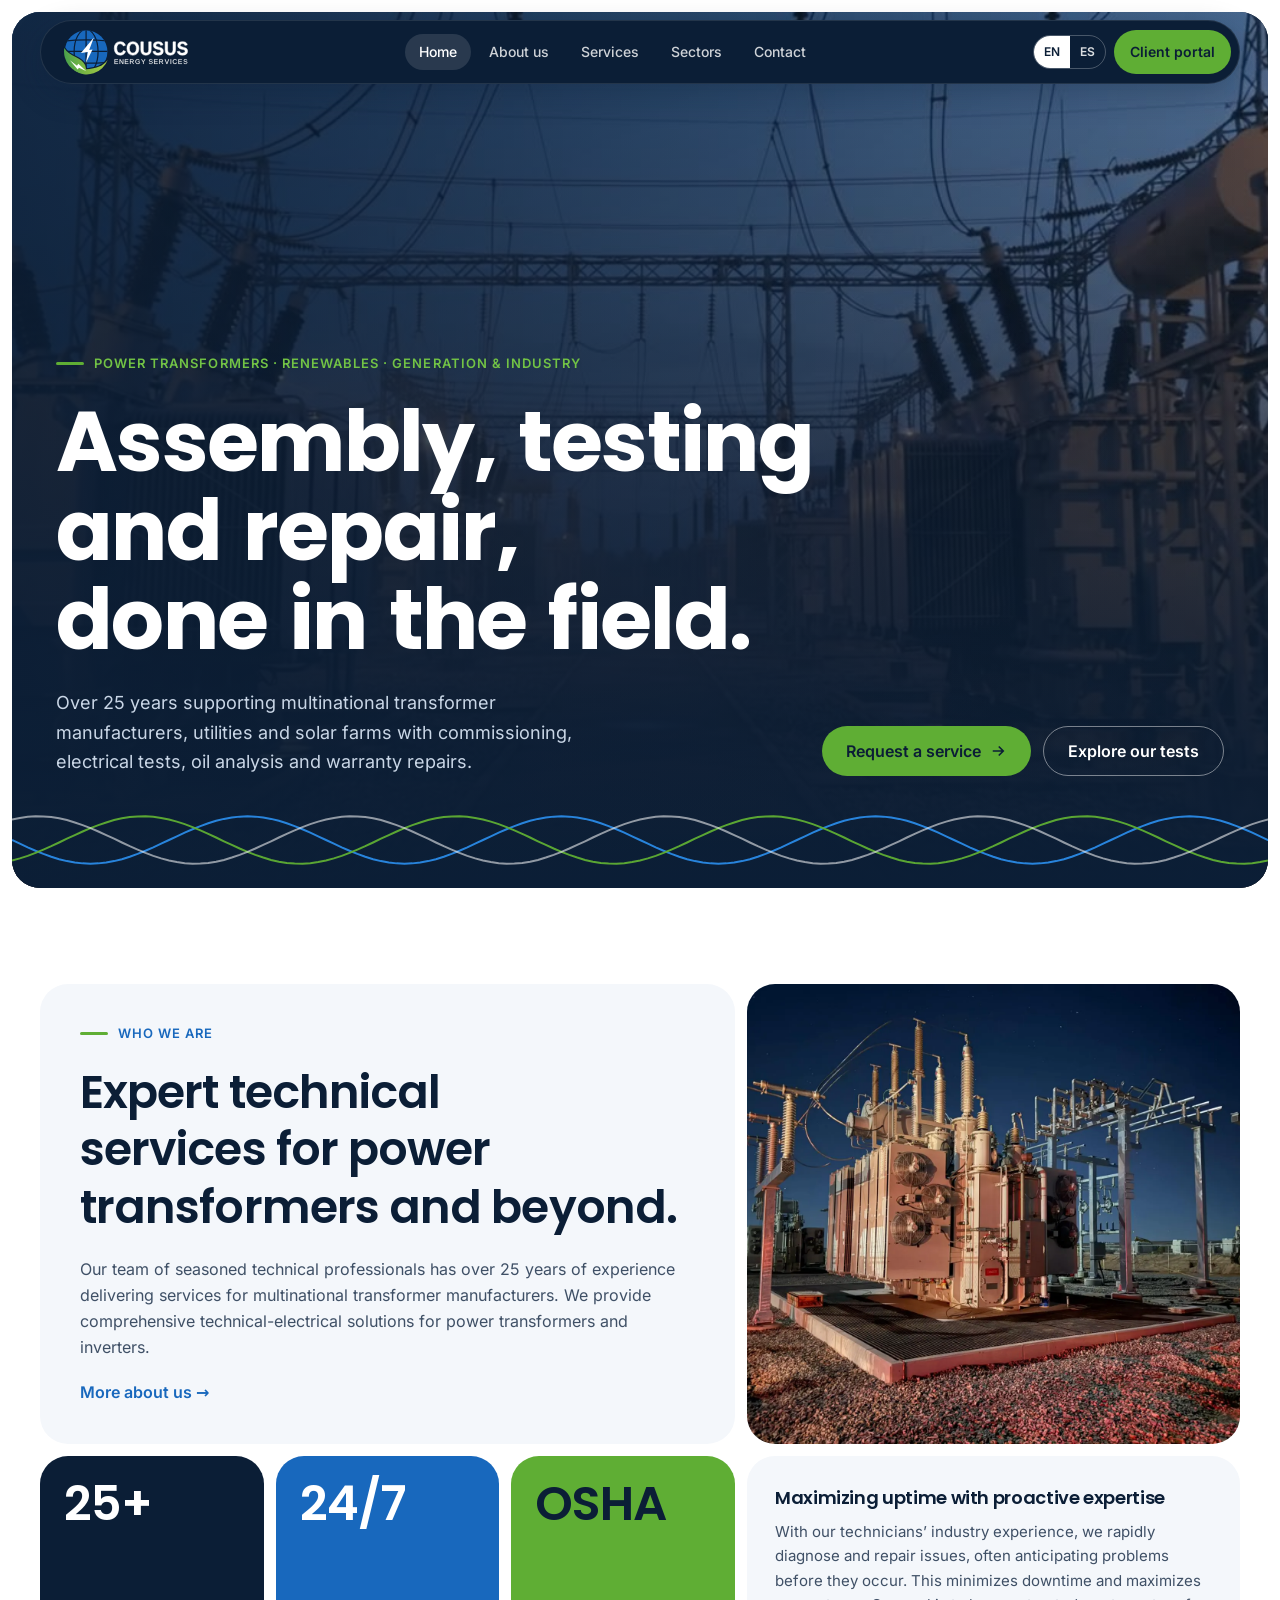
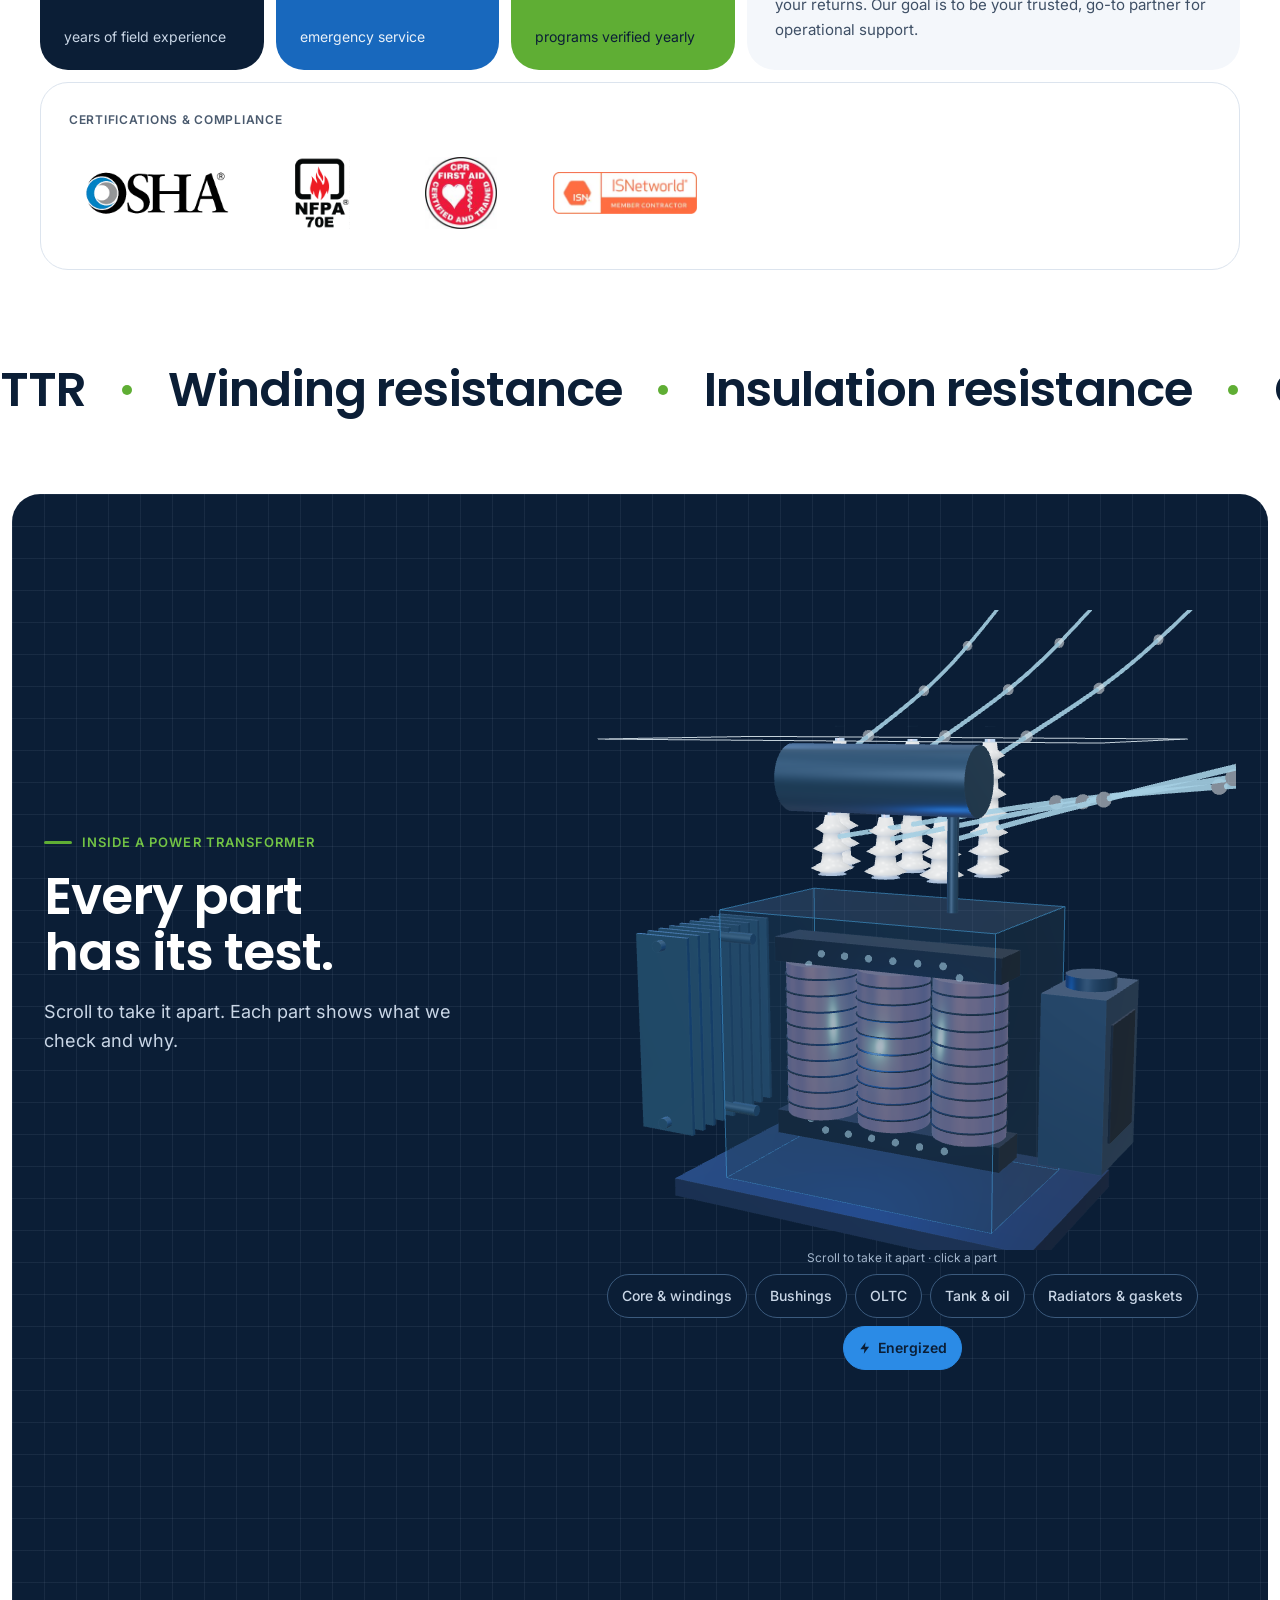
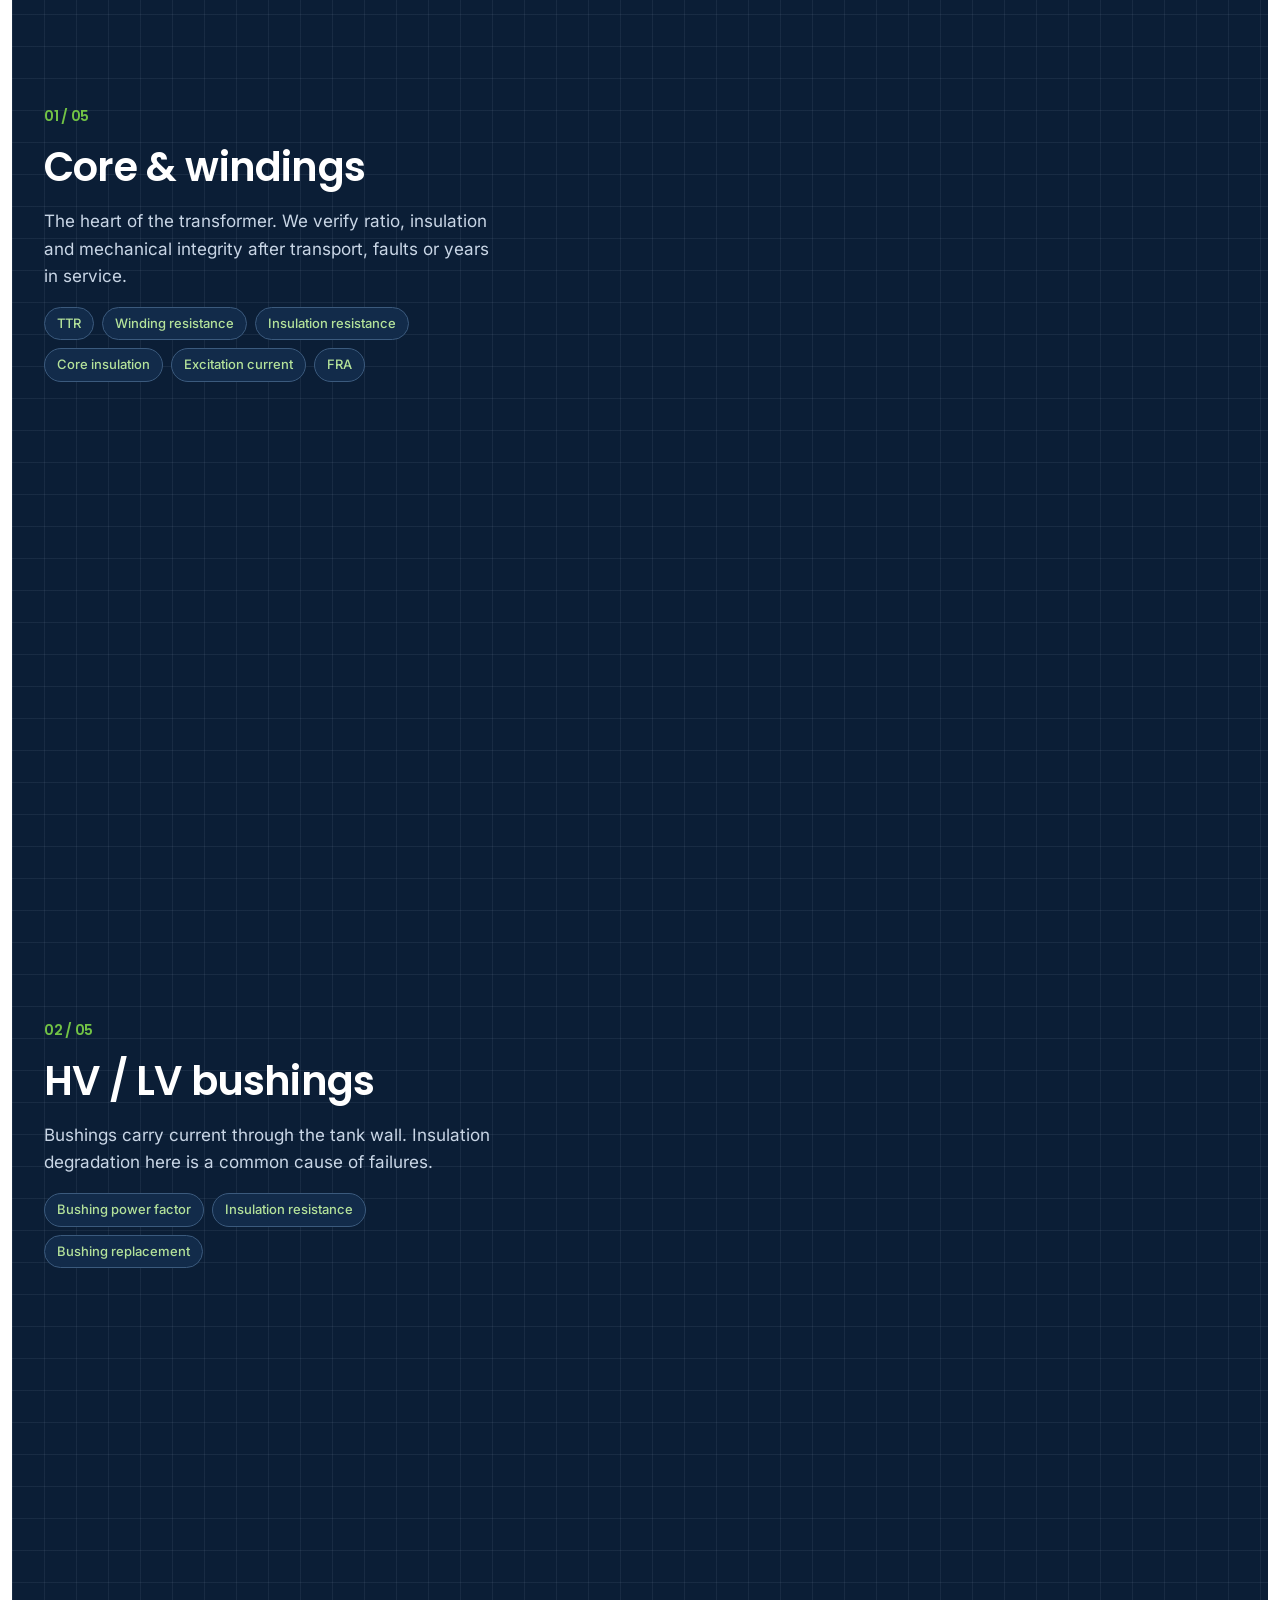
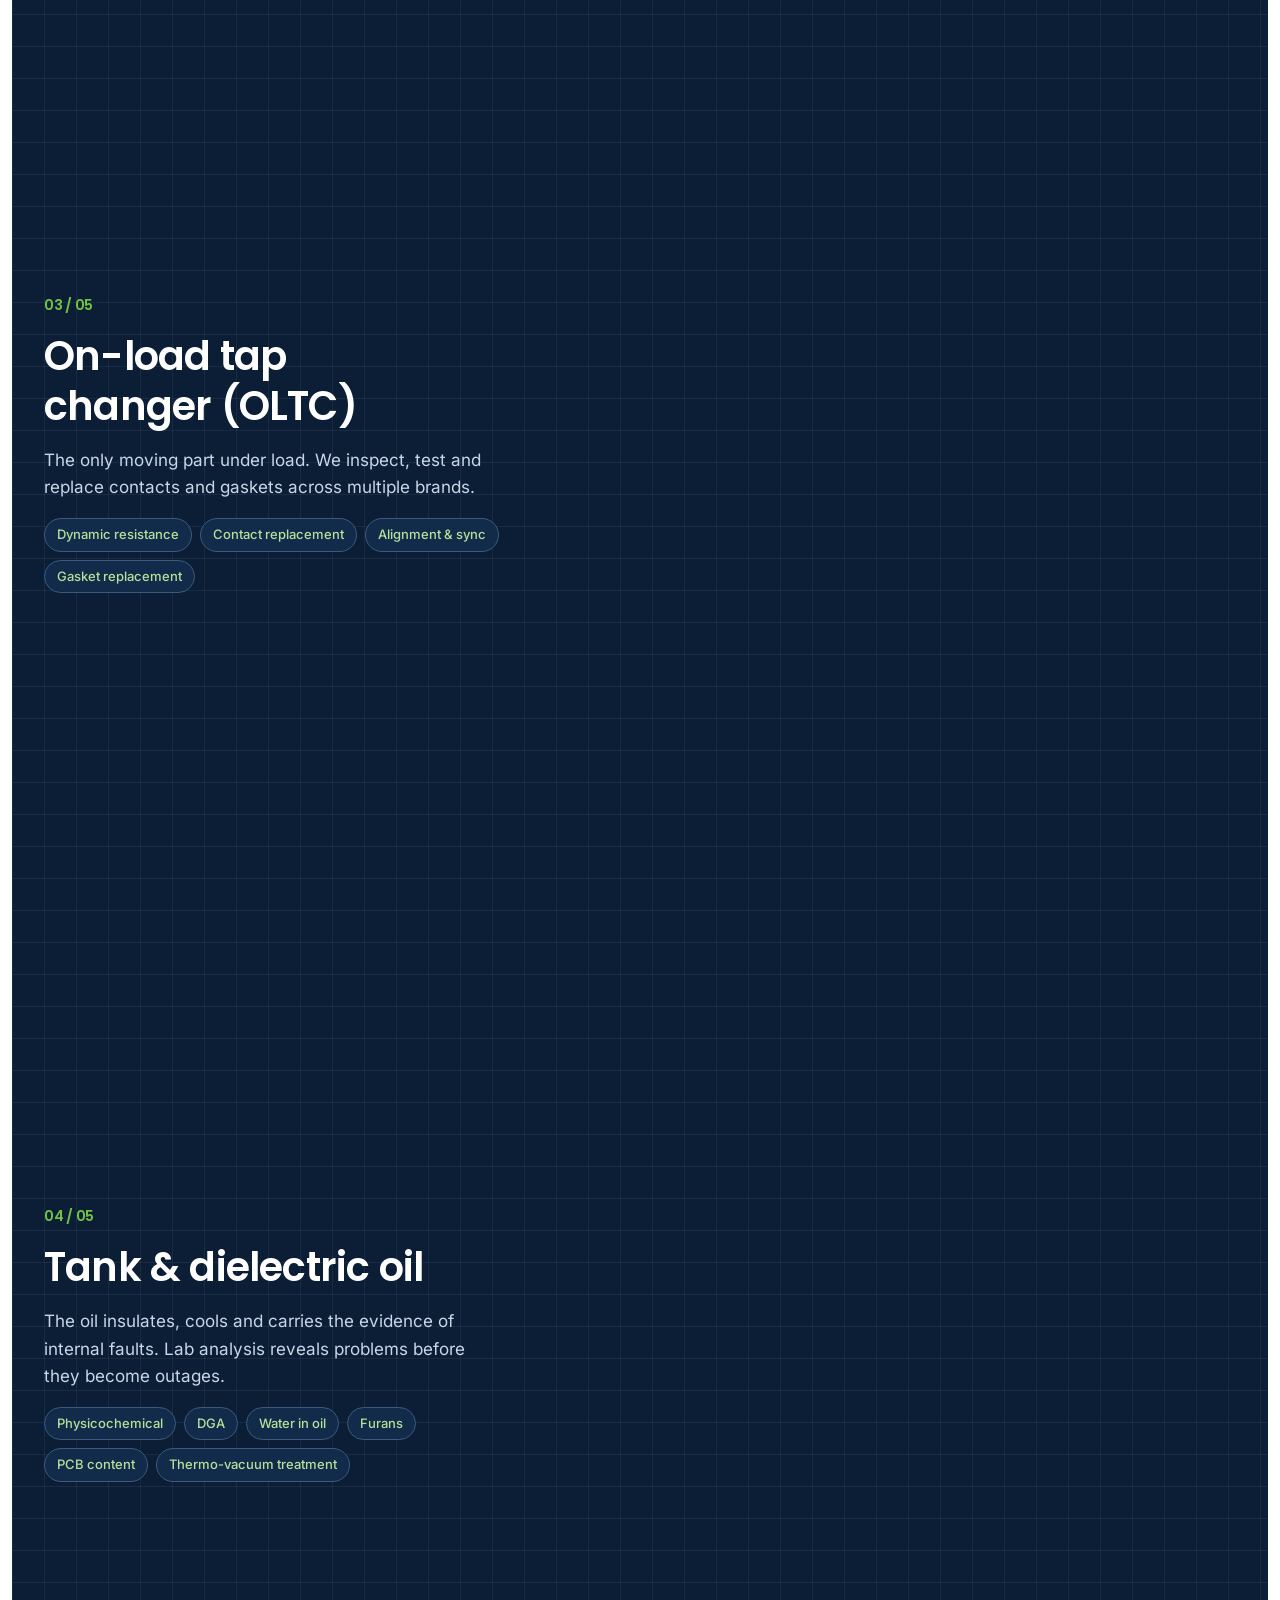
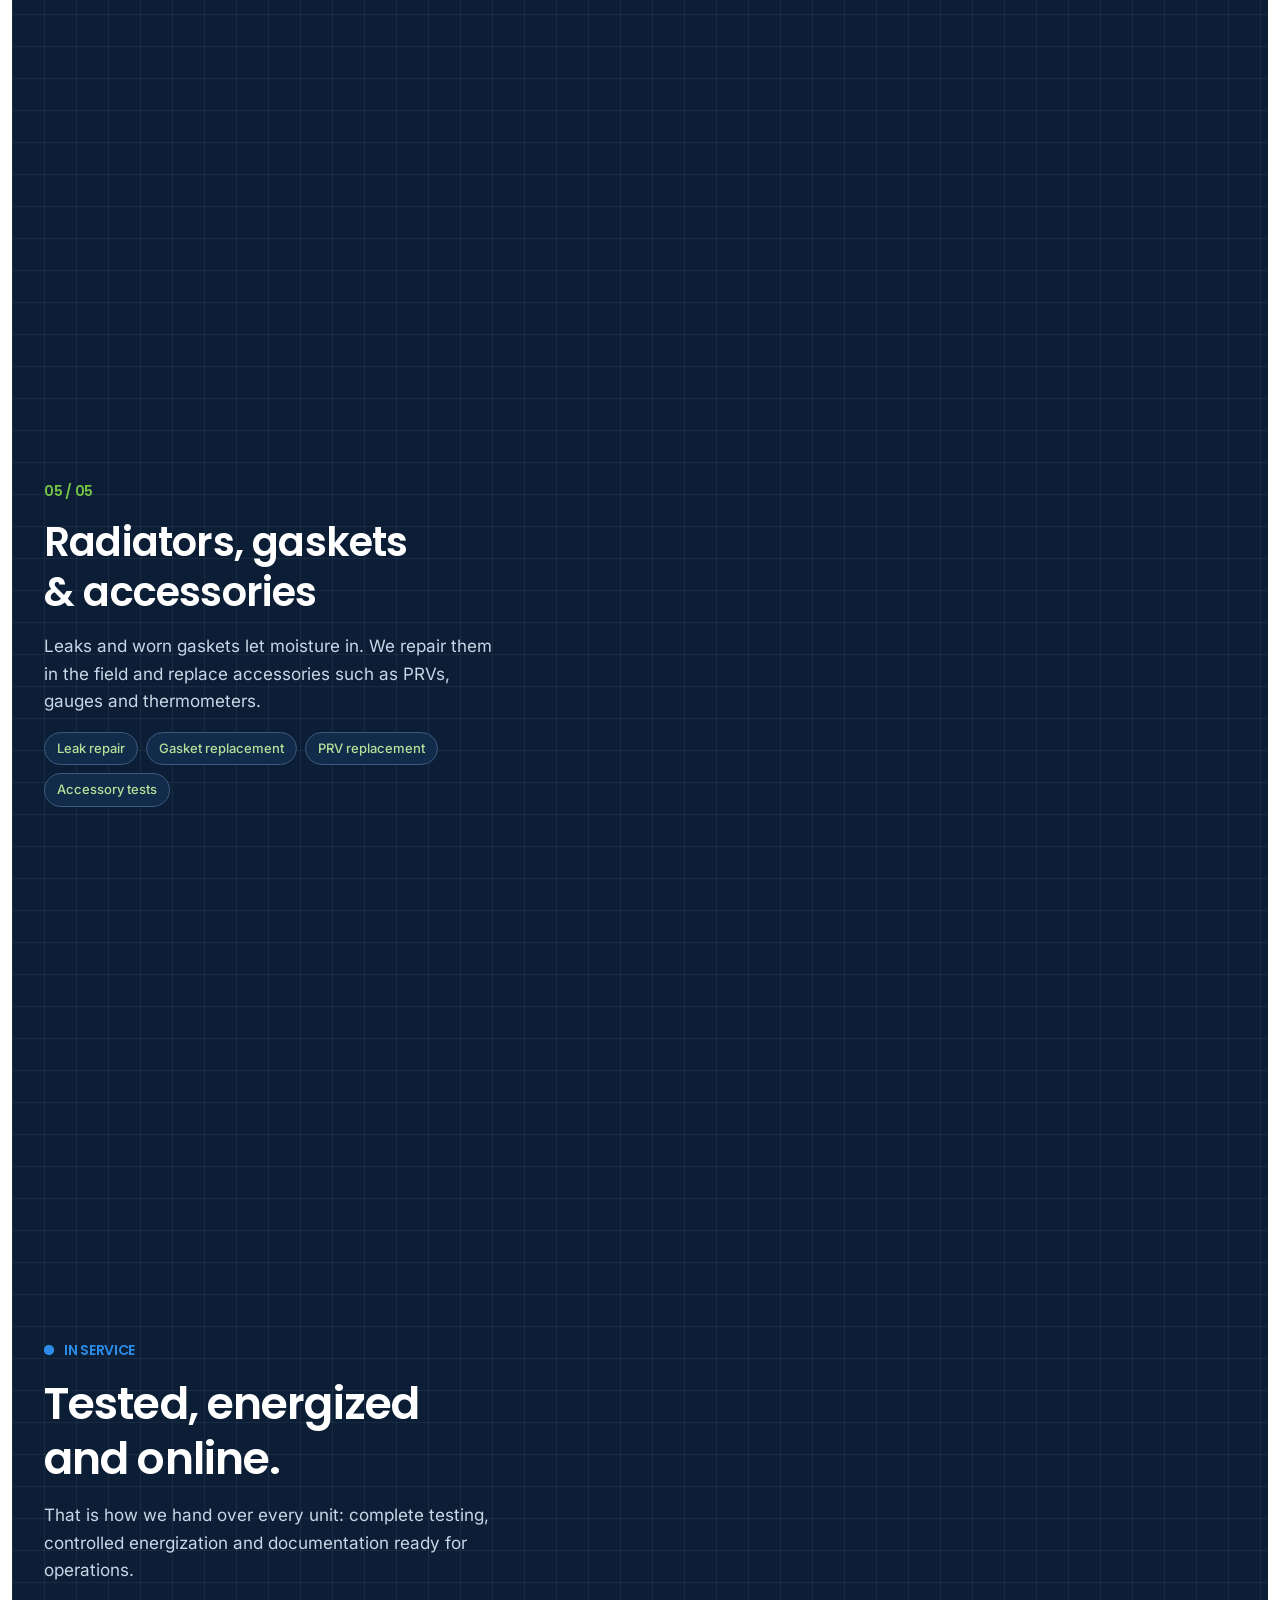
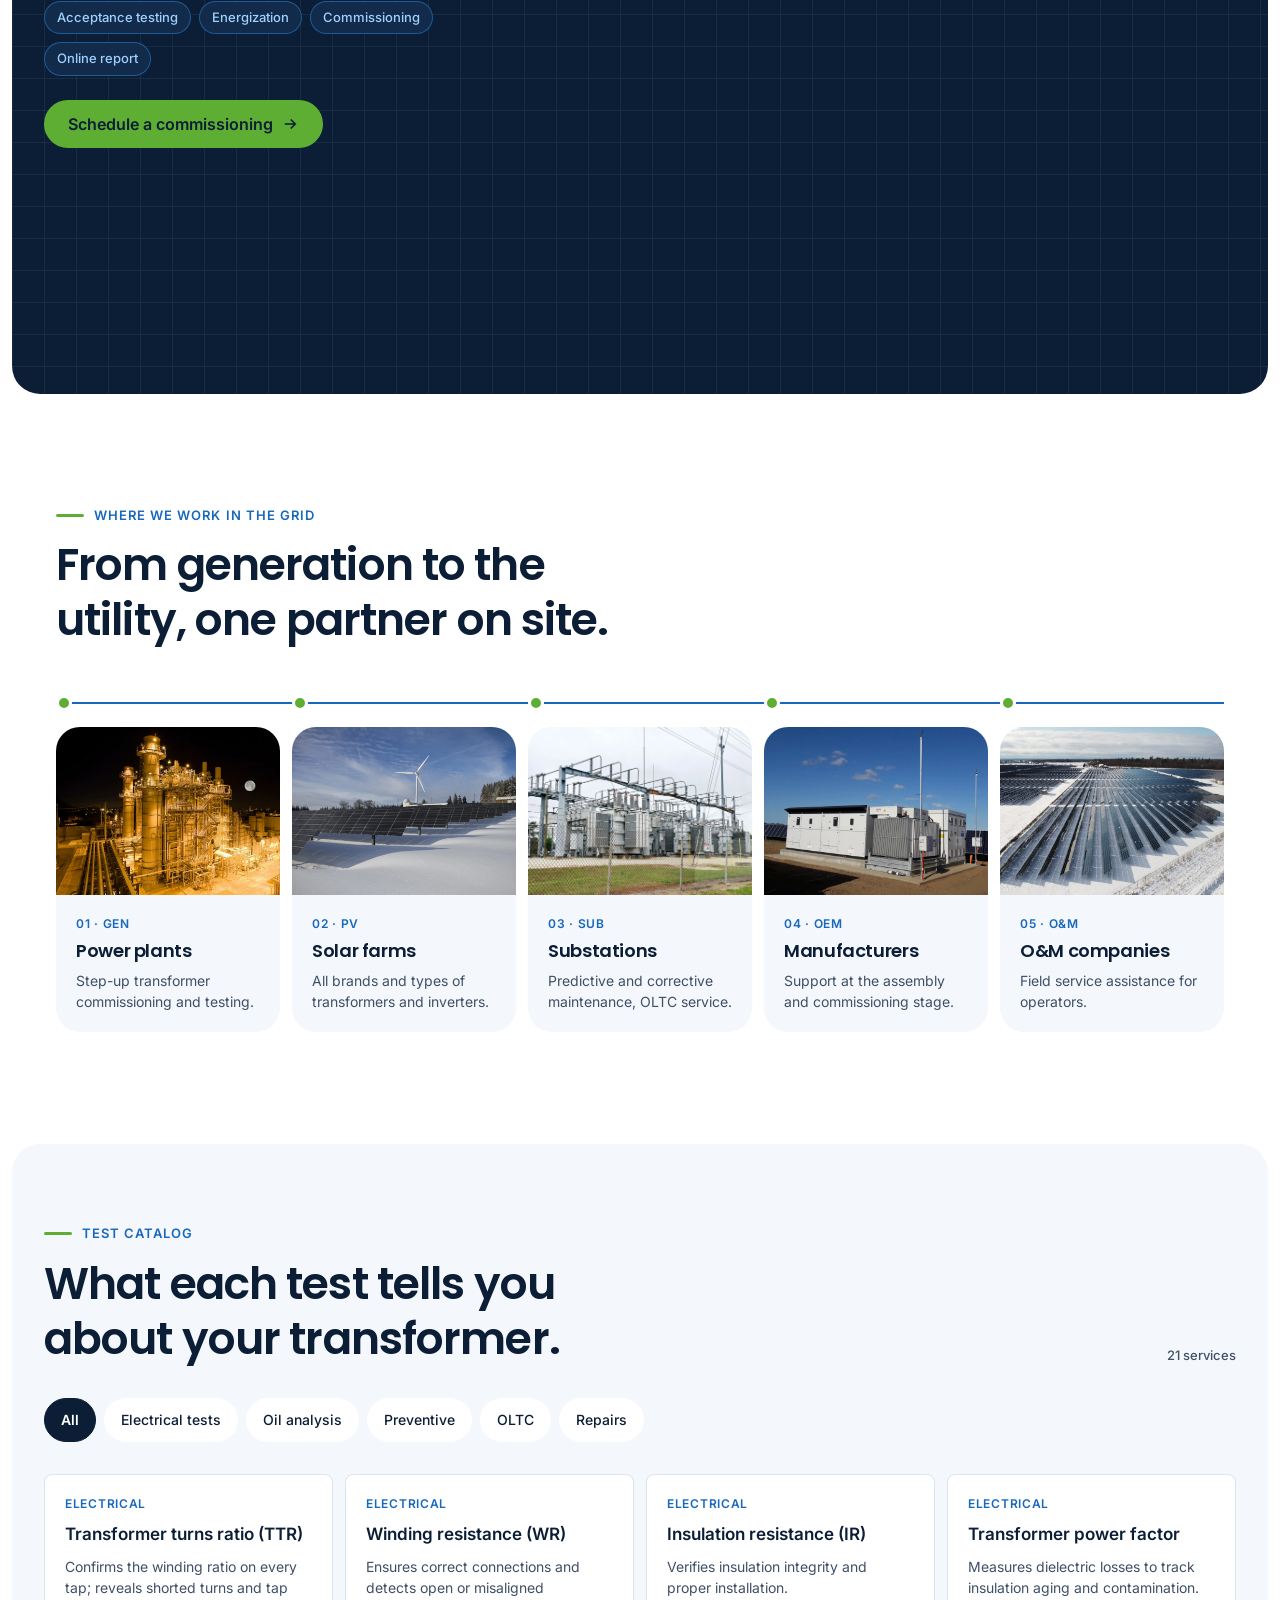
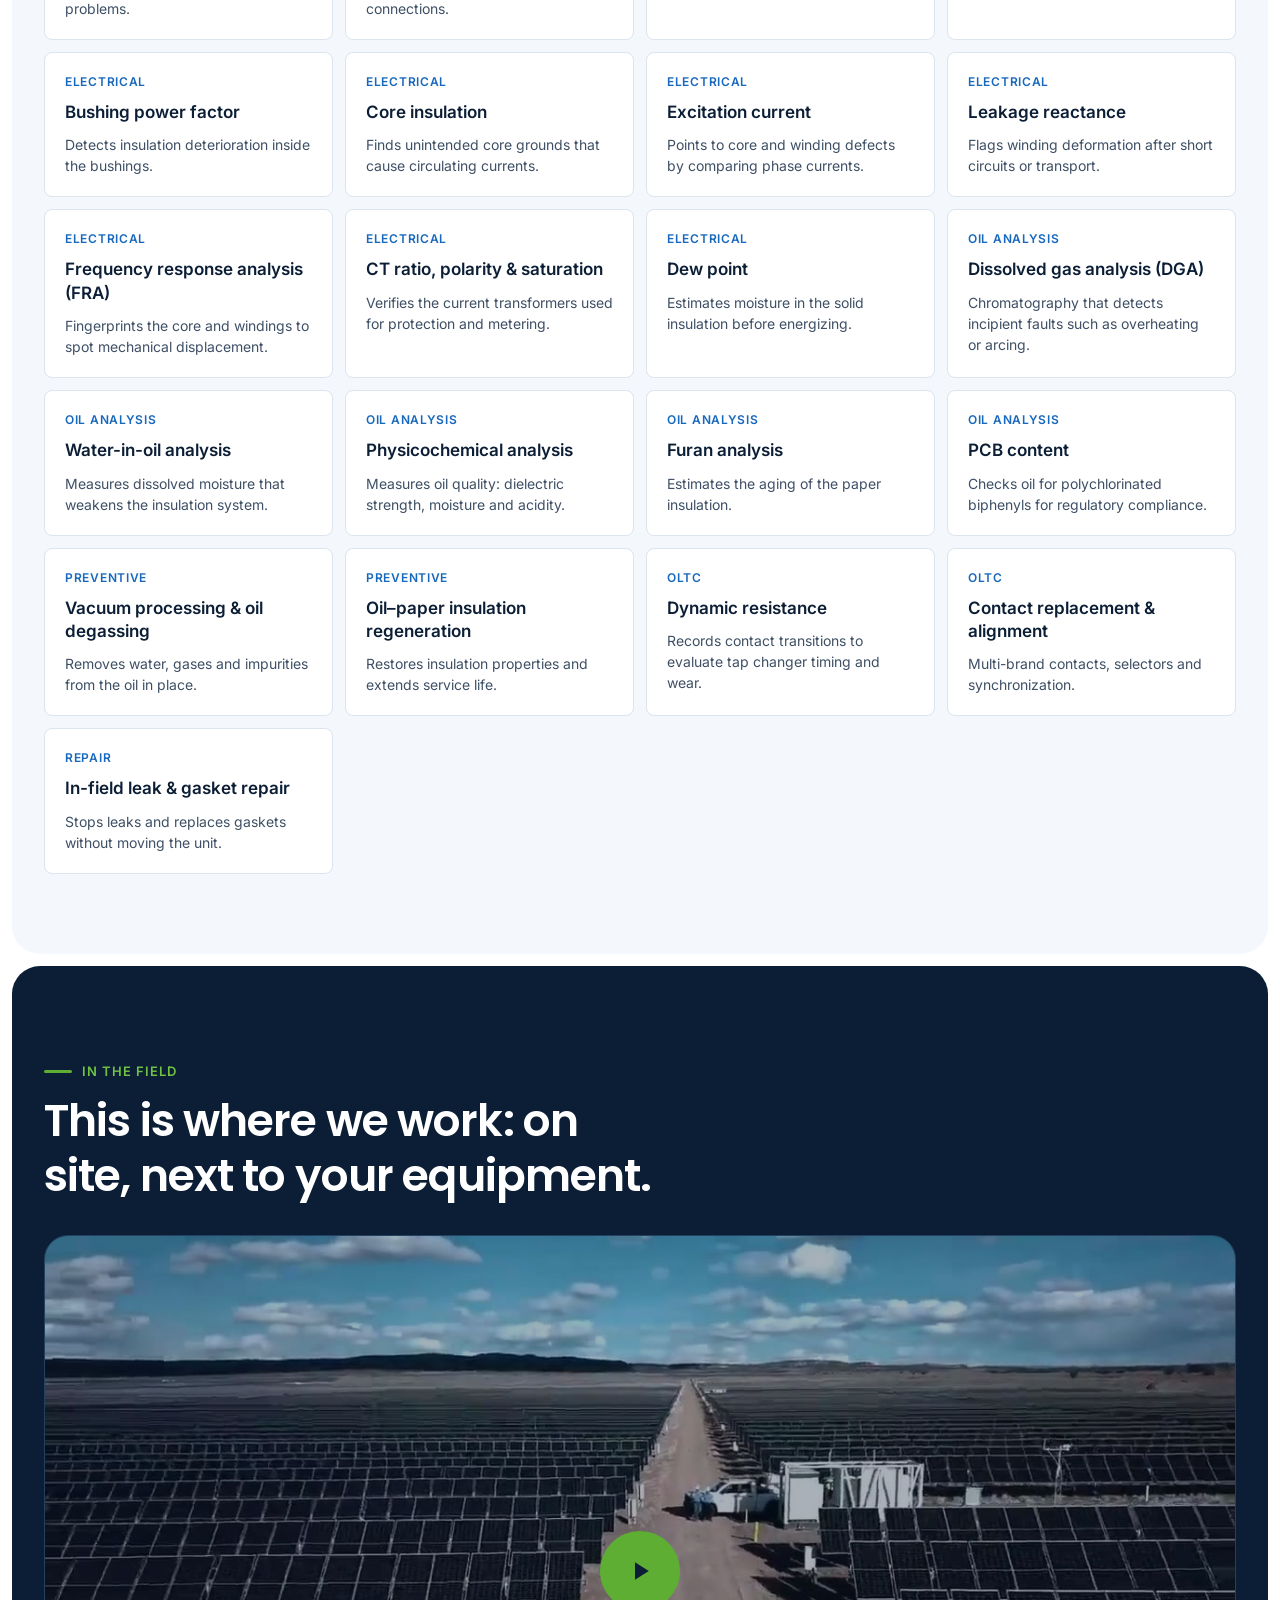
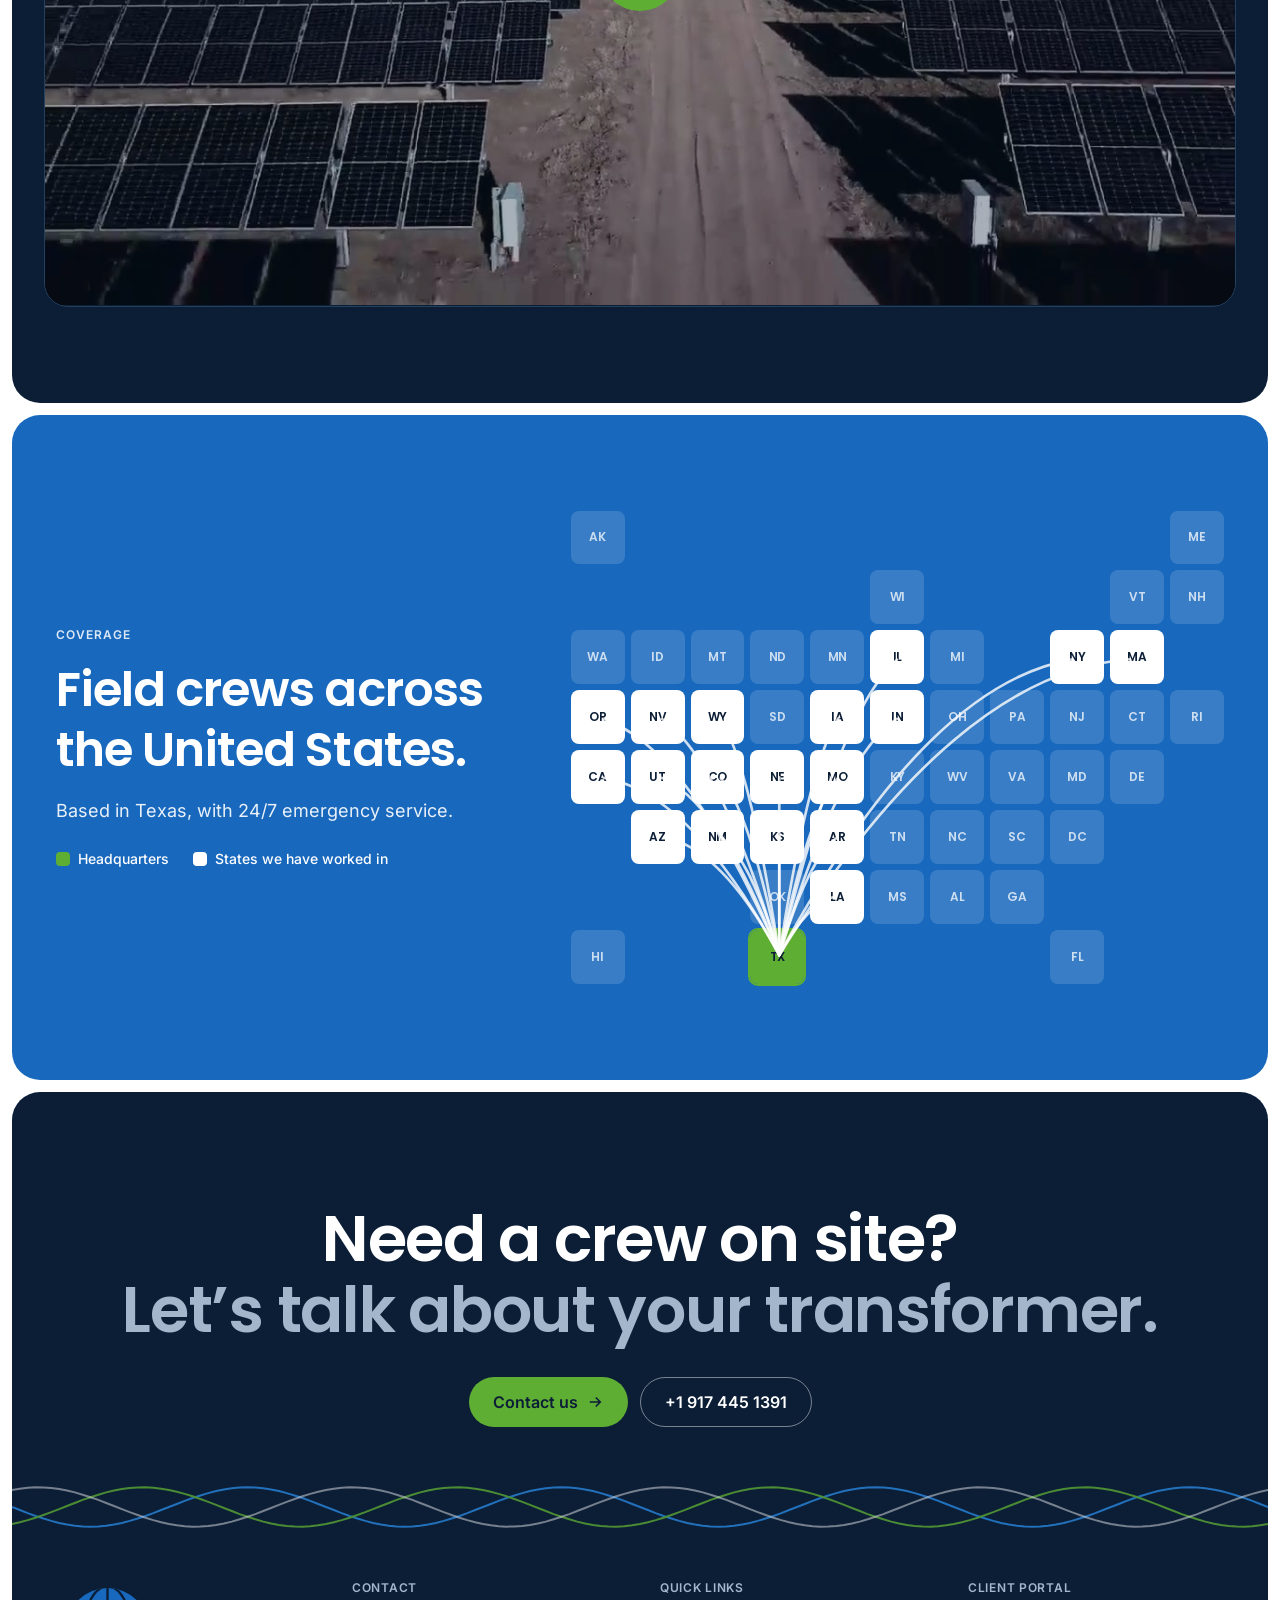
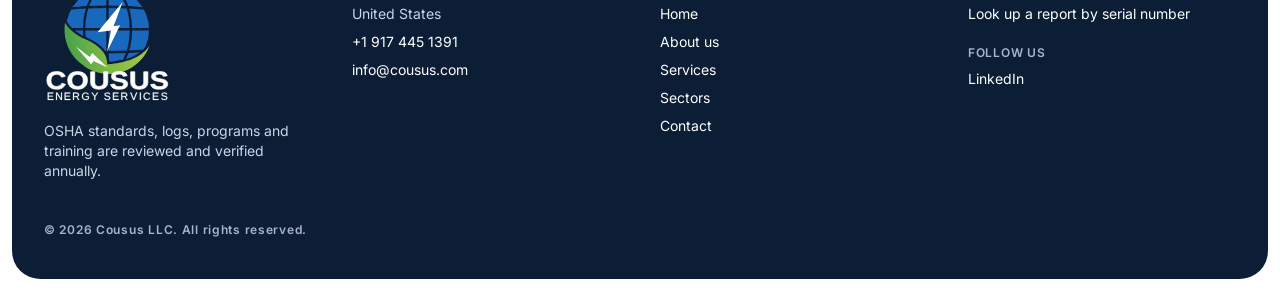
==== index.html @ db5f5990 "Vista previa del sitio de Cousus Energy Services Sitio compilado (sin código fuente) para revisión i" ====
<!DOCTYPE html><html lang="en"><head><meta charset="utf-8"><meta name="viewport" content="width=device-width, initial-scale=1"><title>Cousus Energy Services — Transformer &amp; Inverter Field Services</title><meta name="description" content="Assembly, commissioning, electrical tests, oil analysis and warranty repairs for power transformers and solar inverters across the United States."><link rel="icon" type="image/svg+xml" href="/favicon.svg"><link rel="icon" type="image/png" sizes="64x64" href="/brand/favicon-64.png"><link rel="apple-touch-icon" href="/brand/cousus-avatar.png"><link rel="alternate" hreflang="en" href="https://cousus.com/"><link rel="alternate" hreflang="es" href="https://cousus.com/es/"><meta property="og:title" content="Cousus Energy Services — Transformer &amp; Inverter Field Services"><meta property="og:description" content="Assembly, commissioning, electrical tests, oil analysis and warranty repairs for power transformers and solar inverters across the United States."><meta property="og:image" content="https://cousus.com/video/hero-poster.jpg"><meta name="theme-color" content="#0B1E36"><meta name="robots" content="noindex, nofollow"><!-- Marca que hay JavaScript: sin él, nada queda oculto a la espera de animarse --><script>document.documentElement.classList.add('js');</script><link rel="stylesheet" href="/_astro/images.BcEOJWFF.css"><style>.word-mask[data-astro-cid-glgfkru5]{vertical-align:top;margin-bottom:-.12em;margin-right:.26em;padding-bottom:.12em;display:inline-block;overflow:hidden}.word[data-astro-cid-glgfkru5]{animation:word .9s var(--ease-out) both;animation-delay:calc(var(--w) * 70ms);display:inline-block}.hero-in[data-astro-cid-glgfkru5]{animation:rise .7s var(--ease-out) both;animation-delay:calc(.24s + var(--i) * 80ms)}@keyframes word{0%{transform:translateY(105%)}}@keyframes rise{0%{opacity:0;transform:translateY(12px)}}@supports (animation-timeline:scroll()){@media (prefers-reduced-motion:no-preference){.hero-shell[data-astro-cid-glgfkru5]{transform-origin:50% 0;animation:linear both shell-out scroll(root);animation-range:0 100vh}.hero-content[data-astro-cid-glgfkru5]{animation:linear both content-out scroll(root);animation-range:0 70vh}.hero-veil[data-astro-cid-glgfkru5]{animation:linear both veil-in scroll(root);animation-range:0 90vh}}}@keyframes shell-out{to{transform:scale(.93)}}@keyframes content-out{to{opacity:0;transform:translateY(-72px)}}@keyframes veil-in{to{opacity:.6}}@media (prefers-reduced-motion:reduce){.word[data-astro-cid-glgfkru5]{animation:none}.hero-in[data-astro-cid-glgfkru5]{animation:.3s both fade}@keyframes fade{0%{opacity:0}}}.chapter[data-astro-cid-2zirzdm5]{transition:opacity .3s}@media (width>=1024px){[data-astro-cid-2zirzdm5][data-ready] .chapter[data-astro-cid-2zirzdm5]:not([data-active]){opacity:.35}}.js [data-astro-cid-vgm43v6b][data-reveal=map]{opacity:1;transform:none}.js [data-astro-cid-vgm43v6b][data-reveal=map] .tile[data-astro-cid-vgm43v6b]{opacity:0;transition:opacity .5s var(--ease-out), transform .5s var(--ease-out);transition-delay:calc(var(--k) * 35ms);transform:scale(.9)}.js [data-astro-cid-vgm43v6b][data-reveal=map].is-in .tile[data-astro-cid-vgm43v6b]{opacity:1;transform:none}.arc[data-astro-cid-vgm43v6b]{stroke-dasharray:1;stroke-dashoffset:0}.js [data-astro-cid-vgm43v6b][data-reveal=map] .arc[data-astro-cid-vgm43v6b]{stroke-dashoffset:1px;transition:stroke-dashoffset .9s var(--ease-in-out);transition-delay:var(--delay)}.js [data-astro-cid-vgm43v6b][data-reveal=map].is-in .arc[data-astro-cid-vgm43v6b]{stroke-dashoffset:0}.tile-hq[data-astro-cid-vgm43v6b]:after{content:"";border-radius:inherit;box-shadow:0 0 0 2px var(--color-accent);animation:hq 2.4s var(--ease-out) infinite;position:absolute;inset:0}@keyframes hq{0%{opacity:.9;transform:scale(1)}to{opacity:0;transform:scale(1.7)}}@media (prefers-reduced-motion:reduce){.js [data-astro-cid-vgm43v6b][data-reveal=map] .tile[data-astro-cid-vgm43v6b]{opacity:1;transition:none;transform:none}.tile-hq[data-astro-cid-vgm43v6b]:after{opacity:0;animation:none}.js [data-astro-cid-vgm43v6b][data-reveal=map] .arc[data-astro-cid-vgm43v6b]{stroke-dashoffset:0;transition:none}}
.rail-fill[data-astro-cid-ayw6yuus]{transform:scaleX(1)}.js [data-astro-cid-ayw6yuus][data-reveal=rail]{opacity:1;transform:none}.js [data-astro-cid-ayw6yuus][data-reveal=rail] .rail-fill[data-astro-cid-ayw6yuus]{transition:transform 1.5s var(--ease-in-out);transform:scaleX(0)}.js [data-astro-cid-ayw6yuus][data-reveal=rail].is-in .rail-fill[data-astro-cid-ayw6yuus]{transform:scaleX(1)}.node-dot[data-astro-cid-ayw6yuus]{transition:background-color .2s ease, transform .3s var(--ease-out);transition-delay:calc(var(--n) * .3s + .12s)}.node[data-astro-cid-ayw6yuus]{position:relative}.js [data-astro-cid-ayw6yuus][data-reveal=rail] .node[data-astro-cid-ayw6yuus]{opacity:0;transition:opacity .6s var(--ease-out), transform .6s var(--ease-out);transition-delay:calc(var(--n) * .24s);transform:translateY(14px)}.js [data-astro-cid-ayw6yuus][data-reveal=rail].is-in .node[data-astro-cid-ayw6yuus]{opacity:1;transform:none}.is-in .node-dot[data-astro-cid-ayw6yuus],[data-astro-cid-ayw6yuus][data-done] .node-dot[data-astro-cid-ayw6yuus],html:not(.js) .node-dot[data-astro-cid-ayw6yuus]{background:var(--color-accent)}.rail-pulse[data-astro-cid-ayw6yuus]{opacity:0;animation:3.2s linear 1.5s infinite run}.is-in .rail-pulse[data-astro-cid-ayw6yuus],[data-astro-cid-ayw6yuus][data-done] .rail-pulse[data-astro-cid-ayw6yuus]{opacity:1}.rail-pulse[data-astro-cid-ayw6yuus] i[data-astro-cid-ayw6yuus]{background:linear-gradient(90deg, transparent, var(--color-accent));border-radius:2px;width:60px;height:2px;position:absolute;top:0;left:-60px}@keyframes run{0%{transform:translate(0)}to{transform:translate(100%)}}.node-img[data-astro-cid-ayw6yuus]{transition:transform .5s var(--ease-out)}@media (hover:hover) and (pointer:fine){.group[data-astro-cid-ayw6yuus]:hover .node-img[data-astro-cid-ayw6yuus]{transform:scale(1.04)}}@media (prefers-reduced-motion:reduce){.rail-pulse[data-astro-cid-ayw6yuus]{display:none}.node-dot[data-astro-cid-ayw6yuus]{background:var(--color-accent);transition:none}.node-img[data-astro-cid-ayw6yuus]{transition:none}.js [data-astro-cid-ayw6yuus][data-reveal=rail] .node[data-astro-cid-ayw6yuus]{opacity:1;transition:none;transform:none}.js [data-astro-cid-ayw6yuus][data-reveal=rail] .rail-fill[data-astro-cid-ayw6yuus]{transition:none;transform:scaleX(1)}}
</style></head><body class="bg-white font-sans text-ink antialiased"><a href="#main" class="sr-only focus:not-sr-only focus:fixed focus:left-4 focus:top-4 focus:z-50 focus:rounded focus:bg-accent focus:px-4 focus:py-2 focus:text-ink">Skip to content</a><header class="pointer-events-none fixed inset-x-0 top-4 z-40 px-4 sm:top-5 sm:px-6" data-astro-cid-nen7h5rs><div class="pointer-events-auto mx-auto flex max-w-[1200px] items-center justify-between gap-4 rounded-full border border-white/10 bg-ink py-1.5 pl-5 pr-2 text-white shadow-[0_10px_30px_rgb(11_30_54/0.28)]" data-astro-cid-nen7h5rs><a href="/" class="block shrink-0" aria-label="Cousus Energy Services" data-astro-cid-nen7h5rs><img src="/brand/cousus-logo-horizontal-negativo.svg" alt="" width="131" height="50" class="h-[50px] w-auto" data-astro-cid-nen7h5rs></a><!-- Escritorio --><nav aria-label="Main" class="hidden items-center gap-1 text-sm lg:flex" data-astro-cid-nen7h5rs><a href="/" aria-current="page" class="rounded-full px-3.5 py-2 font-medium text-white/80 no-underline transition-colors duration-150 hover:text-white aria-[current=page]:bg-white/12 aria-[current=page]:text-white" data-astro-cid-nen7h5rs>Home</a><a href="/about-us/" class="rounded-full px-3.5 py-2 font-medium text-white/80 no-underline transition-colors duration-150 hover:text-white aria-[current=page]:bg-white/12 aria-[current=page]:text-white" data-astro-cid-nen7h5rs>About us</a><a href="/services/" class="rounded-full px-3.5 py-2 font-medium text-white/80 no-underline transition-colors duration-150 hover:text-white aria-[current=page]:bg-white/12 aria-[current=page]:text-white" data-astro-cid-nen7h5rs>Services</a><a href="/sectors/" class="rounded-full px-3.5 py-2 font-medium text-white/80 no-underline transition-colors duration-150 hover:text-white aria-[current=page]:bg-white/12 aria-[current=page]:text-white" data-astro-cid-nen7h5rs>Sectors</a><a href="/contact/" class="rounded-full px-3.5 py-2 font-medium text-white/80 no-underline transition-colors duration-150 hover:text-white aria-[current=page]:bg-white/12 aria-[current=page]:text-white" data-astro-cid-nen7h5rs>Contact</a></nav><div class="flex items-center gap-2" data-astro-cid-nen7h5rs><span class="flex overflow-hidden rounded-full border border-white/25 text-xs font-semibold" data-astro-cid-nen7h5rs><a href="/" hreflang="en" aria-current="true" class="px-2.5 py-2 no-underline bg-white text-ink" data-astro-cid-nen7h5rs>EN</a><a href="/es/" hreflang="es" class="px-2.5 py-2 no-underline text-white/85" data-astro-cid-nen7h5rs>ES</a></span><a href="https://ers.cousus.com/" target="_blank" rel="noopener" class="btn btn-green hidden !min-h-11 !px-4 !py-2 text-sm md:inline-flex" data-astro-cid-nen7h5rs>Client portal</a><!-- Móvil --><details class="group relative lg:hidden" data-menu data-astro-cid-nen7h5rs><summary class="press flex min-h-11 cursor-pointer list-none items-center gap-2 rounded-full border border-white/25 px-3 text-sm font-medium text-white [&amp;::-webkit-details-marker]:hidden" data-astro-cid-nen7h5rs><svg width="18" height="18" viewBox="0 0 24 24" fill="none" stroke="currentColor" stroke-width="2" aria-hidden="true" data-astro-cid-nen7h5rs><path d="M4 7h16M4 12h16M4 17h16" data-astro-cid-nen7h5rs></path></svg><span class="sr-only sm:not-sr-only" data-astro-cid-nen7h5rs>Menu</span></summary><nav aria-label="Mobile" class="menu-panel absolute right-0 top-full mt-3 flex w-60 flex-col rounded-3xl border border-white/10 bg-ink p-2 shadow-[0_10px_30px_rgb(11_30_54/0.28)]" data-astro-cid-nen7h5rs><a href="/" aria-current="page" class="rounded-2xl px-4 py-3 text-sm text-white no-underline aria-[current=page]:bg-white/12 aria-[current=page]:font-semibold" data-astro-cid-nen7h5rs>Home</a><a href="/about-us/" class="rounded-2xl px-4 py-3 text-sm text-white no-underline aria-[current=page]:bg-white/12 aria-[current=page]:font-semibold" data-astro-cid-nen7h5rs>About us</a><a href="/services/" class="rounded-2xl px-4 py-3 text-sm text-white no-underline aria-[current=page]:bg-white/12 aria-[current=page]:font-semibold" data-astro-cid-nen7h5rs>Services</a><a href="/sectors/" class="rounded-2xl px-4 py-3 text-sm text-white no-underline aria-[current=page]:bg-white/12 aria-[current=page]:font-semibold" data-astro-cid-nen7h5rs>Sectors</a><a href="/contact/" class="rounded-2xl px-4 py-3 text-sm text-white no-underline aria-[current=page]:bg-white/12 aria-[current=page]:font-semibold" data-astro-cid-nen7h5rs>Contact</a><a href="https://ers.cousus.com/" target="_blank" rel="noopener" class="btn btn-green mt-1 text-sm" data-astro-cid-nen7h5rs>Client portal</a></nav></details></div></div></header><script type="module">var e=document.querySelector(`[data-menu]`),t=e?.querySelector(`.menu-panel`),n=window.matchMedia(`(prefers-reduced-motion: reduce)`);e?.addEventListener(`toggle`,()=>{if(!e.open||!t)return;let r=n.matches?{opacity:0}:{opacity:0,transform:`scale(0.96) translateY(-4px)`};t.animate([r,{opacity:1,transform:`none`}],{duration:200,easing:`cubic-bezier(0.23, 1, 0.32, 1)`})});</script><main id="main"><section class="hero-shell panel relative isolate mt-2 flex min-h-[calc(100svh-1rem)] flex-col justify-end overflow-hidden bg-ink text-white sm:mt-3 sm:min-h-[calc(100svh-1.5rem)]" data-hero data-astro-cid-glgfkru5><video class="absolute inset-0 -z-20 h-full w-full object-cover" poster="/video/hero-poster.jpg" muted loop playsinline preload="none" aria-hidden="true" data-hero-video data-astro-cid-glgfkru5><source src="/video/hero-854.mp4" type="video/mp4" media="(max-width: 767px)" data-astro-cid-glgfkru5><source src="/video/hero-1280.mp4" type="video/mp4" data-astro-cid-glgfkru5></video><div class="absolute inset-0 -z-10 bg-gradient-to-t from-ink via-ink/60 to-ink/25" data-astro-cid-glgfkru5></div><div class="absolute inset-0 -z-10 bg-gradient-to-r from-ink/75 to-transparent" data-astro-cid-glgfkru5></div><div class="hero-veil pointer-events-none absolute inset-0 -z-10 bg-ink opacity-0" data-astro-cid-glgfkru5></div><div class="hero-content mx-auto flex w-full max-w-[1200px] flex-col gap-6 px-6 pb-28 pt-32 lg:px-4" data-astro-cid-glgfkru5><span class="hero-in eyebrow text-accent-2" style="--i:0" data-astro-cid-glgfkru5>POWER TRANSFORMERS · RENEWABLES · GENERATION &amp; INDUSTRY</span><h1 class="m-0 max-w-[980px] text-[42px] leading-[1.06] sm:text-6xl lg:text-[84px]" aria-label="Assembly, testing and repair, done in the field." data-astro-cid-glgfkru5><span class="word-mask" aria-hidden="true" data-astro-cid-glgfkru5><span class="word" style="--w:0" data-astro-cid-glgfkru5>Assembly,</span></span><span class="word-mask" aria-hidden="true" data-astro-cid-glgfkru5><span class="word" style="--w:1" data-astro-cid-glgfkru5>testing</span></span><span class="word-mask" aria-hidden="true" data-astro-cid-glgfkru5><span class="word" style="--w:2" data-astro-cid-glgfkru5>and</span></span><span class="word-mask" aria-hidden="true" data-astro-cid-glgfkru5><span class="word" style="--w:3" data-astro-cid-glgfkru5>repair,</span></span><span class="word-mask" aria-hidden="true" data-astro-cid-glgfkru5><span class="word" style="--w:4" data-astro-cid-glgfkru5>done</span></span><span class="word-mask" aria-hidden="true" data-astro-cid-glgfkru5><span class="word" style="--w:5" data-astro-cid-glgfkru5>in</span></span><span class="word-mask" aria-hidden="true" data-astro-cid-glgfkru5><span class="word" style="--w:6" data-astro-cid-glgfkru5>the</span></span><span class="word-mask" aria-hidden="true" data-astro-cid-glgfkru5><span class="word" style="--w:7" data-astro-cid-glgfkru5>field.</span></span></h1><div class="flex flex-wrap items-end justify-between gap-x-12 gap-y-6" data-astro-cid-glgfkru5><p class="hero-in m-0 max-w-[560px] text-lg leading-relaxed text-mist" style="--i:2" data-astro-cid-glgfkru5>Over 25 years supporting multinational transformer manufacturers, utilities and solar farms with commissioning, electrical tests, oil analysis and warranty repairs.</p><div class="hero-in flex flex-wrap gap-3" style="--i:3" data-astro-cid-glgfkru5><a href="/contact/" class="btn btn-green" data-astro-cid-glgfkru5>Request a service<svg class="btn-arrow" width="18" height="18" viewBox="0 0 24 24" fill="none" stroke="currentColor" stroke-width="2.2" aria-hidden="true" data-astro-cid-glgfkru5><path d="M5 12h14M13 6l6 6-6 6" data-astro-cid-glgfkru5></path></svg></a><a href="#tests" class="btn btn-ghost" data-astro-cid-glgfkru5>Explore our tests</a></div></div></div><div class="pointer-events-none overflow-hidden absolute inset-x-0 bottom-5 h-14" aria-hidden="true" data-loop><svg class="wave-track block h-full w-[200%] min-w-[1600px]" style="--wave-speed:10s" viewBox="0 0 3200 52" preserveAspectRatio="none"><path d="M0 26.0L10 29.4L20 32.8L30 36.0L40 38.9L50 41.6L60 43.8L70 45.6L80 46.9L90 47.7L100 48.0L110 47.7L120 46.9L130 45.6L140 43.8L150 41.6L160 38.9L170 36.0L180 32.8L190 29.4L200 26.0L210 22.6L220 19.2L230 16.0L240 13.1L250 10.4L260 8.2L270 6.4L280 5.1L290 4.3L300 4.0L310 4.3L320 5.1L330 6.4L340 8.2L350 10.4L360 13.1L370 16.0L380 19.2L390 22.6L400 26.0L410 29.4L420 32.8L430 36.0L440 38.9L450 41.6L460 43.8L470 45.6L480 46.9L490 47.7L500 48.0L510 47.7L520 46.9L530 45.6L540 43.8L550 41.6L560 38.9L570 36.0L580 32.8L590 29.4L600 26.0L610 22.6L620 19.2L630 16.0L640 13.1L650 10.4L660 8.2L670 6.4L680 5.1L690 4.3L700 4.0L710 4.3L720 5.1L730 6.4L740 8.2L750 10.4L760 13.1L770 16.0L780 19.2L790 22.6L800 26.0L810 29.4L820 32.8L830 36.0L840 38.9L850 41.6L860 43.8L870 45.6L880 46.9L890 47.7L900 48.0L910 47.7L920 46.9L930 45.6L940 43.8L950 41.6L960 38.9L970 36.0L980 32.8L990 29.4L1000 26.0L1010 22.6L1020 19.2L1030 16.0L1040 13.1L1050 10.4L1060 8.2L1070 6.4L1080 5.1L1090 4.3L1100 4.0L1110 4.3L1120 5.1L1130 6.4L1140 8.2L1150 10.4L1160 13.1L1170 16.0L1180 19.2L1190 22.6L1200 26.0L1210 29.4L1220 32.8L1230 36.0L1240 38.9L1250 41.6L1260 43.8L1270 45.6L1280 46.9L1290 47.7L1300 48.0L1310 47.7L1320 46.9L1330 45.6L1340 43.8L1350 41.6L1360 38.9L1370 36.0L1380 32.8L1390 29.4L1400 26.0L1410 22.6L1420 19.2L1430 16.0L1440 13.1L1450 10.4L1460 8.2L1470 6.4L1480 5.1L1490 4.3L1500 4.0L1510 4.3L1520 5.1L1530 6.4L1540 8.2L1550 10.4L1560 13.1L1570 16.0L1580 19.2L1590 22.6L1600 26.0L1610 29.4L1620 32.8L1630 36.0L1640 38.9L1650 41.6L1660 43.8L1670 45.6L1680 46.9L1690 47.7L1700 48.0L1710 47.7L1720 46.9L1730 45.6L1740 43.8L1750 41.6L1760 38.9L1770 36.0L1780 32.8L1790 29.4L1800 26.0L1810 22.6L1820 19.2L1830 16.0L1840 13.1L1850 10.4L1860 8.2L1870 6.4L1880 5.1L1890 4.3L1900 4.0L1910 4.3L1920 5.1L1930 6.4L1940 8.2L1950 10.4L1960 13.1L1970 16.0L1980 19.2L1990 22.6L2000 26.0L2010 29.4L2020 32.8L2030 36.0L2040 38.9L2050 41.6L2060 43.8L2070 45.6L2080 46.9L2090 47.7L2100 48.0L2110 47.7L2120 46.9L2130 45.6L2140 43.8L2150 41.6L2160 38.9L2170 36.0L2180 32.8L2190 29.4L2200 26.0L2210 22.6L2220 19.2L2230 16.0L2240 13.1L2250 10.4L2260 8.2L2270 6.4L2280 5.1L2290 4.3L2300 4.0L2310 4.3L2320 5.1L2330 6.4L2340 8.2L2350 10.4L2360 13.1L2370 16.0L2380 19.2L2390 22.6L2400 26.0L2410 29.4L2420 32.8L2430 36.0L2440 38.9L2450 41.6L2460 43.8L2470 45.6L2480 46.9L2490 47.7L2500 48.0L2510 47.7L2520 46.9L2530 45.6L2540 43.8L2550 41.6L2560 38.9L2570 36.0L2580 32.8L2590 29.4L2600 26.0L2610 22.6L2620 19.2L2630 16.0L2640 13.1L2650 10.4L2660 8.2L2670 6.4L2680 5.1L2690 4.3L2700 4.0L2710 4.3L2720 5.1L2730 6.4L2740 8.2L2750 10.4L2760 13.1L2770 16.0L2780 19.2L2790 22.6L2800 26.0L2810 29.4L2820 32.8L2830 36.0L2840 38.9L2850 41.6L2860 43.8L2870 45.6L2880 46.9L2890 47.7L2900 48.0L2910 47.7L2920 46.9L2930 45.6L2940 43.8L2950 41.6L2960 38.9L2970 36.0L2980 32.8L2990 29.4L3000 26.0L3010 22.6L3020 19.2L3030 16.0L3040 13.1L3050 10.4L3060 8.2L3070 6.4L3080 5.1L3090 4.3L3100 4.0L3110 4.3L3120 5.1L3130 6.4L3140 8.2L3150 10.4L3160 13.1L3170 16.0L3180 19.2L3190 22.6L3200 26.0" fill="none" stroke="#2B8BE6" stroke-width="2" stroke-opacity="0.95" vector-effect="non-scaling-stroke"></path><path d="M0 45.1L10 43.1L20 40.7L30 38.0L40 34.9L50 31.7L60 28.3L70 24.8L80 21.4L90 18.1L100 15.0L110 12.2L120 9.7L130 7.5L140 5.9L150 4.7L160 4.1L170 4.0L180 4.5L190 5.5L200 6.9L210 8.9L220 11.3L230 14.0L240 17.1L250 20.3L260 23.7L270 27.2L280 30.6L290 33.9L300 37.0L310 39.8L320 42.3L330 44.5L340 46.1L350 47.3L360 47.9L370 48.0L380 47.5L390 46.5L400 45.1L410 43.1L420 40.7L430 38.0L440 34.9L450 31.7L460 28.3L470 24.8L480 21.4L490 18.1L500 15.0L510 12.2L520 9.7L530 7.5L540 5.9L550 4.7L560 4.1L570 4.0L580 4.5L590 5.5L600 6.9L610 8.9L620 11.3L630 14.0L640 17.1L650 20.3L660 23.7L670 27.2L680 30.6L690 33.9L700 37.0L710 39.8L720 42.3L730 44.5L740 46.1L750 47.3L760 47.9L770 48.0L780 47.5L790 46.5L800 45.1L810 43.1L820 40.7L830 38.0L840 34.9L850 31.7L860 28.3L870 24.8L880 21.4L890 18.1L900 15.0L910 12.2L920 9.7L930 7.5L940 5.9L950 4.7L960 4.1L970 4.0L980 4.5L990 5.5L1000 6.9L1010 8.9L1020 11.3L1030 14.0L1040 17.1L1050 20.3L1060 23.7L1070 27.2L1080 30.6L1090 33.9L1100 37.0L1110 39.8L1120 42.3L1130 44.5L1140 46.1L1150 47.3L1160 47.9L1170 48.0L1180 47.5L1190 46.5L1200 45.1L1210 43.1L1220 40.7L1230 38.0L1240 34.9L1250 31.7L1260 28.3L1270 24.8L1280 21.4L1290 18.1L1300 15.0L1310 12.2L1320 9.7L1330 7.5L1340 5.9L1350 4.7L1360 4.1L1370 4.0L1380 4.5L1390 5.5L1400 6.9L1410 8.9L1420 11.3L1430 14.0L1440 17.1L1450 20.3L1460 23.7L1470 27.2L1480 30.6L1490 33.9L1500 37.0L1510 39.8L1520 42.3L1530 44.5L1540 46.1L1550 47.3L1560 47.9L1570 48.0L1580 47.5L1590 46.5L1600 45.1L1610 43.1L1620 40.7L1630 38.0L1640 34.9L1650 31.7L1660 28.3L1670 24.8L1680 21.4L1690 18.1L1700 15.0L1710 12.2L1720 9.7L1730 7.5L1740 5.9L1750 4.7L1760 4.1L1770 4.0L1780 4.5L1790 5.5L1800 6.9L1810 8.9L1820 11.3L1830 14.0L1840 17.1L1850 20.3L1860 23.7L1870 27.2L1880 30.6L1890 33.9L1900 37.0L1910 39.8L1920 42.3L1930 44.5L1940 46.1L1950 47.3L1960 47.9L1970 48.0L1980 47.5L1990 46.5L2000 45.1L2010 43.1L2020 40.7L2030 38.0L2040 34.9L2050 31.7L2060 28.3L2070 24.8L2080 21.4L2090 18.1L2100 15.0L2110 12.2L2120 9.7L2130 7.5L2140 5.9L2150 4.7L2160 4.1L2170 4.0L2180 4.5L2190 5.5L2200 6.9L2210 8.9L2220 11.3L2230 14.0L2240 17.1L2250 20.3L2260 23.7L2270 27.2L2280 30.6L2290 33.9L2300 37.0L2310 39.8L2320 42.3L2330 44.5L2340 46.1L2350 47.3L2360 47.9L2370 48.0L2380 47.5L2390 46.5L2400 45.1L2410 43.1L2420 40.7L2430 38.0L2440 34.9L2450 31.7L2460 28.3L2470 24.8L2480 21.4L2490 18.1L2500 15.0L2510 12.2L2520 9.7L2530 7.5L2540 5.9L2550 4.7L2560 4.1L2570 4.0L2580 4.5L2590 5.5L2600 6.9L2610 8.9L2620 11.3L2630 14.0L2640 17.1L2650 20.3L2660 23.7L2670 27.2L2680 30.6L2690 33.9L2700 37.0L2710 39.8L2720 42.3L2730 44.5L2740 46.1L2750 47.3L2760 47.9L2770 48.0L2780 47.5L2790 46.5L2800 45.1L2810 43.1L2820 40.7L2830 38.0L2840 34.9L2850 31.7L2860 28.3L2870 24.8L2880 21.4L2890 18.1L2900 15.0L2910 12.2L2920 9.7L2930 7.5L2940 5.9L2950 4.7L2960 4.1L2970 4.0L2980 4.5L2990 5.5L3000 6.9L3010 8.9L3020 11.3L3030 14.0L3040 17.1L3050 20.3L3060 23.7L3070 27.2L3080 30.6L3090 33.9L3100 37.0L3110 39.8L3120 42.3L3130 44.5L3140 46.1L3150 47.3L3160 47.9L3170 48.0L3180 47.5L3190 46.5L3200 45.1" fill="none" stroke="#5FAE34" stroke-width="2" stroke-opacity="0.95" vector-effect="non-scaling-stroke"></path><path d="M0 6.9L10 5.5L20 4.5L30 4.0L40 4.1L50 4.7L60 5.9L70 7.5L80 9.7L90 12.2L100 15.0L110 18.1L120 21.4L130 24.8L140 28.3L150 31.7L160 34.9L170 38.0L180 40.7L190 43.1L200 45.1L210 46.5L220 47.5L230 48.0L240 47.9L250 47.3L260 46.1L270 44.5L280 42.3L290 39.8L300 37.0L310 33.9L320 30.6L330 27.2L340 23.7L350 20.3L360 17.1L370 14.0L380 11.3L390 8.9L400 6.9L410 5.5L420 4.5L430 4.0L440 4.1L450 4.7L460 5.9L470 7.5L480 9.7L490 12.2L500 15.0L510 18.1L520 21.4L530 24.8L540 28.3L550 31.7L560 34.9L570 38.0L580 40.7L590 43.1L600 45.1L610 46.5L620 47.5L630 48.0L640 47.9L650 47.3L660 46.1L670 44.5L680 42.3L690 39.8L700 37.0L710 33.9L720 30.6L730 27.2L740 23.7L750 20.3L760 17.1L770 14.0L780 11.3L790 8.9L800 6.9L810 5.5L820 4.5L830 4.0L840 4.1L850 4.7L860 5.9L870 7.5L880 9.7L890 12.2L900 15.0L910 18.1L920 21.4L930 24.8L940 28.3L950 31.7L960 34.9L970 38.0L980 40.7L990 43.1L1000 45.1L1010 46.5L1020 47.5L1030 48.0L1040 47.9L1050 47.3L1060 46.1L1070 44.5L1080 42.3L1090 39.8L1100 37.0L1110 33.9L1120 30.6L1130 27.2L1140 23.7L1150 20.3L1160 17.1L1170 14.0L1180 11.3L1190 8.9L1200 6.9L1210 5.5L1220 4.5L1230 4.0L1240 4.1L1250 4.7L1260 5.9L1270 7.5L1280 9.7L1290 12.2L1300 15.0L1310 18.1L1320 21.4L1330 24.8L1340 28.3L1350 31.7L1360 34.9L1370 38.0L1380 40.7L1390 43.1L1400 45.1L1410 46.5L1420 47.5L1430 48.0L1440 47.9L1450 47.3L1460 46.1L1470 44.5L1480 42.3L1490 39.8L1500 37.0L1510 33.9L1520 30.6L1530 27.2L1540 23.7L1550 20.3L1560 17.1L1570 14.0L1580 11.3L1590 8.9L1600 6.9L1610 5.5L1620 4.5L1630 4.0L1640 4.1L1650 4.7L1660 5.9L1670 7.5L1680 9.7L1690 12.2L1700 15.0L1710 18.1L1720 21.4L1730 24.8L1740 28.3L1750 31.7L1760 34.9L1770 38.0L1780 40.7L1790 43.1L1800 45.1L1810 46.5L1820 47.5L1830 48.0L1840 47.9L1850 47.3L1860 46.1L1870 44.5L1880 42.3L1890 39.8L1900 37.0L1910 33.9L1920 30.6L1930 27.2L1940 23.7L1950 20.3L1960 17.1L1970 14.0L1980 11.3L1990 8.9L2000 6.9L2010 5.5L2020 4.5L2030 4.0L2040 4.1L2050 4.7L2060 5.9L2070 7.5L2080 9.7L2090 12.2L2100 15.0L2110 18.1L2120 21.4L2130 24.8L2140 28.3L2150 31.7L2160 34.9L2170 38.0L2180 40.7L2190 43.1L2200 45.1L2210 46.5L2220 47.5L2230 48.0L2240 47.9L2250 47.3L2260 46.1L2270 44.5L2280 42.3L2290 39.8L2300 37.0L2310 33.9L2320 30.6L2330 27.2L2340 23.7L2350 20.3L2360 17.1L2370 14.0L2380 11.3L2390 8.9L2400 6.9L2410 5.5L2420 4.5L2430 4.0L2440 4.1L2450 4.7L2460 5.9L2470 7.5L2480 9.7L2490 12.2L2500 15.0L2510 18.1L2520 21.4L2530 24.8L2540 28.3L2550 31.7L2560 34.9L2570 38.0L2580 40.7L2590 43.1L2600 45.1L2610 46.5L2620 47.5L2630 48.0L2640 47.9L2650 47.3L2660 46.1L2670 44.5L2680 42.3L2690 39.8L2700 37.0L2710 33.9L2720 30.6L2730 27.2L2740 23.7L2750 20.3L2760 17.1L2770 14.0L2780 11.3L2790 8.9L2800 6.9L2810 5.5L2820 4.5L2830 4.0L2840 4.1L2850 4.7L2860 5.9L2870 7.5L2880 9.7L2890 12.2L2900 15.0L2910 18.1L2920 21.4L2930 24.8L2940 28.3L2950 31.7L2960 34.9L2970 38.0L2980 40.7L2990 43.1L3000 45.1L3010 46.5L3020 47.5L3030 48.0L3040 47.9L3050 47.3L3060 46.1L3070 44.5L3080 42.3L3090 39.8L3100 37.0L3110 33.9L3120 30.6L3130 27.2L3140 23.7L3150 20.3L3160 17.1L3170 14.0L3180 11.3L3190 8.9L3200 6.9" fill="none" stroke="#FFFFFF" stroke-width="2" stroke-opacity="0.55" vector-effect="non-scaling-stroke"></path></svg></div></section><script type="module">var e=document.querySelector(`[data-hero]`),t=e?.querySelector(`[data-hero-video]`),n=navigator.connection,r=window.matchMedia(`(prefers-reduced-motion: reduce)`).matches||n?.saveData;e&&t&&!r&&(t.preload=`auto`,t.load(),new IntersectionObserver(([e])=>{e.isIntersecting?t.play().catch(()=>{}):t.pause()}).observe(e));</script><section class="mx-auto grid max-w-[1224px] grid-cols-1 gap-3 px-2 py-16 sm:px-3 lg:grid-cols-12 lg:py-24" data-bento><div class="flex flex-col justify-center gap-5 rounded-[28px] bg-paper p-7 sm:p-10 lg:col-span-7" data-reveal><span class="eyebrow text-brand-blue">WHO WE ARE</span><h2 class="m-0 text-3xl leading-tight sm:text-[46px]">Expert technical services for power transformers and beyond.</h2><p class="m-0 text-base leading-relaxed text-body">Our team of seasoned technical professionals has over 25 years of experience delivering services for multinational transformer manufacturers. We provide comprehensive technical-electrical solutions for power transformers and inverters.</p><a href="/about-us/" class="self-start font-semibold text-brand-blue">More about us →</a></div><div class="min-h-72 lg:col-span-5" data-reveal="image"><img src="/media/2024/12/Imagen-de-WhatsApp-2024-11-12-a-las-21.35.12_946064fc.webp" alt="" loading="lazy" class="h-full w-full rounded-[28px] object-cover"></div><dl class="m-0 grid grid-cols-1 gap-3 sm:grid-cols-3 lg:col-span-7" data-stagger><div class="flex min-h-44 flex-col-reverse justify-between gap-6 rounded-[28px] p-6 bg-ink text-white"><dt class="text-sm leading-snug text-mist">years of field experience</dt><dd class="font-display m-0 text-5xl font-bold tracking-tight tabular-nums" data-countup>25+</dd></div><div class="flex min-h-44 flex-col-reverse justify-between gap-6 rounded-[28px] p-6 bg-brand text-white"><dt class="text-sm leading-snug text-white/90">emergency service</dt><dd class="font-display m-0 text-5xl font-bold tracking-tight tabular-nums" data-countup>24/7</dd></div><div class="flex min-h-44 flex-col-reverse justify-between gap-6 rounded-[28px] p-6 bg-accent text-ink"><dt class="text-sm leading-snug text-ink">programs verified yearly</dt><dd class="font-display m-0 text-5xl font-bold tracking-tight tabular-nums" data-countup>OSHA</dd></div></dl><div class="flex flex-col justify-center gap-2 rounded-[28px] bg-paper p-7 lg:col-span-5" data-reveal><strong class="font-display text-lg text-ink">Maximizing uptime with proactive expertise</strong><p class="m-0 text-[15px] leading-relaxed text-body">With our technicians’ industry experience, we rapidly diagnose and repair issues, often anticipating problems before they occur. This minimizes downtime and maximizes your returns. Our goal is to be your trusted, go-to partner for operational support.</p></div><div class="rounded-[28px] border border-rule p-6 sm:p-7 lg:col-span-12" data-reveal><div class="flex flex-col gap-4"><span class="label text-muted">CERTIFICATIONS &amp; COMPLIANCE</span><ul class="m-0 flex list-none flex-wrap items-center gap-3 p-0"><li class="flex h-24 min-w-32 items-center justify-center rounded-2xl bg-white px-4"><img src="/media/2023/01/osha-removebg-preview.webp" alt="OSHA" loading="lazy" class="max-h-18 max-w-36 object-contain"></li><li class="flex h-24 min-w-32 items-center justify-center rounded-2xl bg-white px-4"><img src="/media/2025/01/nafpa70e-certified.png" alt="NFPA 70E certified" loading="lazy" class="max-h-18 max-w-36 object-contain"></li><li class="flex h-24 min-w-32 items-center justify-center rounded-2xl bg-white px-4"><img src="/media/2025/01/first-aid-and-cpr-certified-150x150.jpg" alt="First Aid &amp; CPR certified" loading="lazy" class="max-h-18 max-w-36 object-contain"></li><li class="flex h-24 min-w-32 items-center justify-center rounded-2xl bg-white px-4"><img src="/media/2023/04/memberCeLogo_small-300x88.webp" alt="Member" loading="lazy" class="max-h-18 max-w-36 object-contain"></li></ul></div></div></section><script type="module">window.matchMedia(`(prefers-reduced-motion: reduce)`).matches||document.querySelectorAll(`[data-countup]`).forEach(e=>{let t=/^(\d+)\+$/.exec(e.textContent?.trim()??``);if(!t)return;let n=Number(t[1]),r=new IntersectionObserver(([t])=>{if(!t.isIntersecting)return;r.disconnect();let i=performance.now(),a=t=>{let r=Math.min((t-i)/1100,1);e.textContent=`${Math.round(n*(1-(1-r)**3))}+`,r<1&&requestAnimationFrame(a)};requestAnimationFrame(a)},{threshold:.6});r.observe(e)});</script><div class="overflow-hidden pb-14 lg:pb-20" aria-hidden="true" data-loop><div class="ticker-track flex w-max"><ul class="m-0 flex list-none items-center p-0"><li class="font-display flex items-center whitespace-nowrap text-3xl font-semibold tracking-tight text-ink sm:text-5xl">TTR<span class="mx-6 h-2.5 w-2.5 rounded-full bg-accent sm:mx-9"></span></li><li class="font-display flex items-center whitespace-nowrap text-3xl font-semibold tracking-tight text-ink sm:text-5xl">Winding resistance<span class="mx-6 h-2.5 w-2.5 rounded-full bg-accent sm:mx-9"></span></li><li class="font-display flex items-center whitespace-nowrap text-3xl font-semibold tracking-tight text-ink sm:text-5xl">Insulation resistance<span class="mx-6 h-2.5 w-2.5 rounded-full bg-accent sm:mx-9"></span></li><li class="font-display flex items-center whitespace-nowrap text-3xl font-semibold tracking-tight text-ink sm:text-5xl">Core insulation<span class="mx-6 h-2.5 w-2.5 rounded-full bg-accent sm:mx-9"></span></li><li class="font-display flex items-center whitespace-nowrap text-3xl font-semibold tracking-tight text-ink sm:text-5xl">Excitation current<span class="mx-6 h-2.5 w-2.5 rounded-full bg-accent sm:mx-9"></span></li><li class="font-display flex items-center whitespace-nowrap text-3xl font-semibold tracking-tight text-ink sm:text-5xl">FRA<span class="mx-6 h-2.5 w-2.5 rounded-full bg-accent sm:mx-9"></span></li><li class="font-display flex items-center whitespace-nowrap text-3xl font-semibold tracking-tight text-ink sm:text-5xl">Bushing power factor<span class="mx-6 h-2.5 w-2.5 rounded-full bg-accent sm:mx-9"></span></li><li class="font-display flex items-center whitespace-nowrap text-3xl font-semibold tracking-tight text-ink sm:text-5xl">Bushing replacement<span class="mx-6 h-2.5 w-2.5 rounded-full bg-accent sm:mx-9"></span></li><li class="font-display flex items-center whitespace-nowrap text-3xl font-semibold tracking-tight text-ink sm:text-5xl">Dynamic resistance<span class="mx-6 h-2.5 w-2.5 rounded-full bg-accent sm:mx-9"></span></li><li class="font-display flex items-center whitespace-nowrap text-3xl font-semibold tracking-tight text-ink sm:text-5xl">Contact replacement<span class="mx-6 h-2.5 w-2.5 rounded-full bg-accent sm:mx-9"></span></li><li class="font-display flex items-center whitespace-nowrap text-3xl font-semibold tracking-tight text-ink sm:text-5xl">Alignment &amp; sync<span class="mx-6 h-2.5 w-2.5 rounded-full bg-accent sm:mx-9"></span></li><li class="font-display flex items-center whitespace-nowrap text-3xl font-semibold tracking-tight text-ink sm:text-5xl">Gasket replacement<span class="mx-6 h-2.5 w-2.5 rounded-full bg-accent sm:mx-9"></span></li><li class="font-display flex items-center whitespace-nowrap text-3xl font-semibold tracking-tight text-ink sm:text-5xl">Physicochemical<span class="mx-6 h-2.5 w-2.5 rounded-full bg-accent sm:mx-9"></span></li><li class="font-display flex items-center whitespace-nowrap text-3xl font-semibold tracking-tight text-ink sm:text-5xl">DGA<span class="mx-6 h-2.5 w-2.5 rounded-full bg-accent sm:mx-9"></span></li><li class="font-display flex items-center whitespace-nowrap text-3xl font-semibold tracking-tight text-ink sm:text-5xl">Water in oil<span class="mx-6 h-2.5 w-2.5 rounded-full bg-accent sm:mx-9"></span></li><li class="font-display flex items-center whitespace-nowrap text-3xl font-semibold tracking-tight text-ink sm:text-5xl">Furans<span class="mx-6 h-2.5 w-2.5 rounded-full bg-accent sm:mx-9"></span></li><li class="font-display flex items-center whitespace-nowrap text-3xl font-semibold tracking-tight text-ink sm:text-5xl">PCB content<span class="mx-6 h-2.5 w-2.5 rounded-full bg-accent sm:mx-9"></span></li><li class="font-display flex items-center whitespace-nowrap text-3xl font-semibold tracking-tight text-ink sm:text-5xl">Thermo-vacuum treatment<span class="mx-6 h-2.5 w-2.5 rounded-full bg-accent sm:mx-9"></span></li><li class="font-display flex items-center whitespace-nowrap text-3xl font-semibold tracking-tight text-ink sm:text-5xl">Leak repair<span class="mx-6 h-2.5 w-2.5 rounded-full bg-accent sm:mx-9"></span></li><li class="font-display flex items-center whitespace-nowrap text-3xl font-semibold tracking-tight text-ink sm:text-5xl">PRV replacement<span class="mx-6 h-2.5 w-2.5 rounded-full bg-accent sm:mx-9"></span></li><li class="font-display flex items-center whitespace-nowrap text-3xl font-semibold tracking-tight text-ink sm:text-5xl">Accessory tests<span class="mx-6 h-2.5 w-2.5 rounded-full bg-accent sm:mx-9"></span></li></ul><ul class="m-0 flex list-none items-center p-0"><li class="font-display flex items-center whitespace-nowrap text-3xl font-semibold tracking-tight text-ink sm:text-5xl">TTR<span class="mx-6 h-2.5 w-2.5 rounded-full bg-accent sm:mx-9"></span></li><li class="font-display flex items-center whitespace-nowrap text-3xl font-semibold tracking-tight text-ink sm:text-5xl">Winding resistance<span class="mx-6 h-2.5 w-2.5 rounded-full bg-accent sm:mx-9"></span></li><li class="font-display flex items-center whitespace-nowrap text-3xl font-semibold tracking-tight text-ink sm:text-5xl">Insulation resistance<span class="mx-6 h-2.5 w-2.5 rounded-full bg-accent sm:mx-9"></span></li><li class="font-display flex items-center whitespace-nowrap text-3xl font-semibold tracking-tight text-ink sm:text-5xl">Core insulation<span class="mx-6 h-2.5 w-2.5 rounded-full bg-accent sm:mx-9"></span></li><li class="font-display flex items-center whitespace-nowrap text-3xl font-semibold tracking-tight text-ink sm:text-5xl">Excitation current<span class="mx-6 h-2.5 w-2.5 rounded-full bg-accent sm:mx-9"></span></li><li class="font-display flex items-center whitespace-nowrap text-3xl font-semibold tracking-tight text-ink sm:text-5xl">FRA<span class="mx-6 h-2.5 w-2.5 rounded-full bg-accent sm:mx-9"></span></li><li class="font-display flex items-center whitespace-nowrap text-3xl font-semibold tracking-tight text-ink sm:text-5xl">Bushing power factor<span class="mx-6 h-2.5 w-2.5 rounded-full bg-accent sm:mx-9"></span></li><li class="font-display flex items-center whitespace-nowrap text-3xl font-semibold tracking-tight text-ink sm:text-5xl">Bushing replacement<span class="mx-6 h-2.5 w-2.5 rounded-full bg-accent sm:mx-9"></span></li><li class="font-display flex items-center whitespace-nowrap text-3xl font-semibold tracking-tight text-ink sm:text-5xl">Dynamic resistance<span class="mx-6 h-2.5 w-2.5 rounded-full bg-accent sm:mx-9"></span></li><li class="font-display flex items-center whitespace-nowrap text-3xl font-semibold tracking-tight text-ink sm:text-5xl">Contact replacement<span class="mx-6 h-2.5 w-2.5 rounded-full bg-accent sm:mx-9"></span></li><li class="font-display flex items-center whitespace-nowrap text-3xl font-semibold tracking-tight text-ink sm:text-5xl">Alignment &amp; sync<span class="mx-6 h-2.5 w-2.5 rounded-full bg-accent sm:mx-9"></span></li><li class="font-display flex items-center whitespace-nowrap text-3xl font-semibold tracking-tight text-ink sm:text-5xl">Gasket replacement<span class="mx-6 h-2.5 w-2.5 rounded-full bg-accent sm:mx-9"></span></li><li class="font-display flex items-center whitespace-nowrap text-3xl font-semibold tracking-tight text-ink sm:text-5xl">Physicochemical<span class="mx-6 h-2.5 w-2.5 rounded-full bg-accent sm:mx-9"></span></li><li class="font-display flex items-center whitespace-nowrap text-3xl font-semibold tracking-tight text-ink sm:text-5xl">DGA<span class="mx-6 h-2.5 w-2.5 rounded-full bg-accent sm:mx-9"></span></li><li class="font-display flex items-center whitespace-nowrap text-3xl font-semibold tracking-tight text-ink sm:text-5xl">Water in oil<span class="mx-6 h-2.5 w-2.5 rounded-full bg-accent sm:mx-9"></span></li><li class="font-display flex items-center whitespace-nowrap text-3xl font-semibold tracking-tight text-ink sm:text-5xl">Furans<span class="mx-6 h-2.5 w-2.5 rounded-full bg-accent sm:mx-9"></span></li><li class="font-display flex items-center whitespace-nowrap text-3xl font-semibold tracking-tight text-ink sm:text-5xl">PCB content<span class="mx-6 h-2.5 w-2.5 rounded-full bg-accent sm:mx-9"></span></li><li class="font-display flex items-center whitespace-nowrap text-3xl font-semibold tracking-tight text-ink sm:text-5xl">Thermo-vacuum treatment<span class="mx-6 h-2.5 w-2.5 rounded-full bg-accent sm:mx-9"></span></li><li class="font-display flex items-center whitespace-nowrap text-3xl font-semibold tracking-tight text-ink sm:text-5xl">Leak repair<span class="mx-6 h-2.5 w-2.5 rounded-full bg-accent sm:mx-9"></span></li><li class="font-display flex items-center whitespace-nowrap text-3xl font-semibold tracking-tight text-ink sm:text-5xl">PRV replacement<span class="mx-6 h-2.5 w-2.5 rounded-full bg-accent sm:mx-9"></span></li><li class="font-display flex items-center whitespace-nowrap text-3xl font-semibold tracking-tight text-ink sm:text-5xl">Accessory tests<span class="mx-6 h-2.5 w-2.5 rounded-full bg-accent sm:mx-9"></span></li></ul></div></div><section id="model" class="panel blueprint relative bg-ink text-white" data-transformer data-astro-cid-2zirzdm5><div class="mx-auto grid max-w-[1240px] grid-cols-1 gap-x-12 px-6 lg:grid-cols-[minmax(0,5fr)_minmax(0,7fr)]" data-astro-cid-2zirzdm5><!-- Escenario fijo --><div class="sticky top-0 z-10 -mx-6 flex h-[calc(46svh+84px)] flex-col rounded-t-[28px] bg-ink px-6 pb-2 pt-[84px] lg:top-0 lg:order-2 lg:mx-0 lg:h-svh lg:justify-center lg:bg-transparent lg:px-0 lg:pb-0 lg:pt-24" data-astro-cid-2zirzdm5><div class="relative min-h-0 flex-1 lg:max-h-[640px]" data-stage data-astro-cid-2zirzdm5><canvas class="absolute inset-0 h-full w-full cursor-pointer touch-pan-y" data-canvas data-astro-cid-2zirzdm5></canvas><p class="absolute inset-0 hidden items-center justify-center p-6 text-center text-sm text-mist" data-fallback data-astro-cid-2zirzdm5>3D view is not available on this device.</p></div><p class="m-0 mb-2 hidden text-center text-xs text-mist-2 lg:block" data-astro-cid-2zirzdm5>Scroll to take it apart · click a part</p><div role="group" aria-label="Transformer components" class="-mx-6 flex gap-2 overflow-x-auto px-6 pb-1 [scrollbar-width:none] lg:mx-0 lg:flex-wrap lg:justify-center lg:px-0" data-astro-cid-2zirzdm5><button type="button" data-goto="1" class="min-h-11 shrink-0 cursor-pointer rounded-full border border-line-2 bg-ink px-3.5 py-2 text-sm font-medium text-mist press hover:border-accent aria-[current=true]:border-accent aria-[current=true]:bg-accent aria-[current=true]:font-semibold aria-[current=true]:text-ink" data-astro-cid-2zirzdm5>Core &amp; windings</button><button type="button" data-goto="2" class="min-h-11 shrink-0 cursor-pointer rounded-full border border-line-2 bg-ink px-3.5 py-2 text-sm font-medium text-mist press hover:border-accent aria-[current=true]:border-accent aria-[current=true]:bg-accent aria-[current=true]:font-semibold aria-[current=true]:text-ink" data-astro-cid-2zirzdm5>Bushings</button><button type="button" data-goto="3" class="min-h-11 shrink-0 cursor-pointer rounded-full border border-line-2 bg-ink px-3.5 py-2 text-sm font-medium text-mist press hover:border-accent aria-[current=true]:border-accent aria-[current=true]:bg-accent aria-[current=true]:font-semibold aria-[current=true]:text-ink" data-astro-cid-2zirzdm5>OLTC</button><button type="button" data-goto="4" class="min-h-11 shrink-0 cursor-pointer rounded-full border border-line-2 bg-ink px-3.5 py-2 text-sm font-medium text-mist press hover:border-accent aria-[current=true]:border-accent aria-[current=true]:bg-accent aria-[current=true]:font-semibold aria-[current=true]:text-ink" data-astro-cid-2zirzdm5>Tank &amp; oil</button><button type="button" data-goto="5" class="min-h-11 shrink-0 cursor-pointer rounded-full border border-line-2 bg-ink px-3.5 py-2 text-sm font-medium text-mist press hover:border-accent aria-[current=true]:border-accent aria-[current=true]:bg-accent aria-[current=true]:font-semibold aria-[current=true]:text-ink" data-astro-cid-2zirzdm5>Radiators &amp; gaskets</button><button type="button" data-goto="6" class="flex min-h-11 shrink-0 cursor-pointer items-center gap-1.5 rounded-full border border-sky/70 bg-ink px-3.5 py-2 text-sm font-medium text-white press hover:border-sky aria-[current=true]:border-sky aria-[current=true]:bg-sky aria-[current=true]:font-semibold aria-[current=true]:text-ink" data-astro-cid-2zirzdm5><svg width="14" height="14" viewBox="0 0 24 24" fill="currentColor" aria-hidden="true" data-astro-cid-2zirzdm5><path d="M13 2 4 14h7l-1 8 9-12h-7z" data-astro-cid-2zirzdm5></path></svg>Energized</button></div></div><!-- Capítulos --><div class="lg:order-1" data-astro-cid-2zirzdm5><article class="chapter flex min-h-[64svh] flex-col justify-center gap-4 py-12 lg:min-h-svh" data-chapter data-astro-cid-2zirzdm5><span class="eyebrow text-accent-2" data-astro-cid-2zirzdm5>INSIDE A POWER TRANSFORMER</span><h2 class="m-0 text-4xl leading-[1.08] sm:text-[52px]" data-astro-cid-2zirzdm5>Every part has its test.</h2><p class="m-0 max-w-[460px] text-lg leading-relaxed text-mist" data-astro-cid-2zirzdm5>Scroll to take it apart. Each part shows what we check and why.</p></article><article class="chapter flex min-h-[64svh] flex-col justify-center gap-4 py-12 lg:min-h-svh" data-chapter data-astro-cid-2zirzdm5><span class="font-display text-sm font-semibold text-accent-2" data-astro-cid-2zirzdm5>01 / 05</span><h3 class="m-0 text-3xl leading-tight sm:text-[40px]" data-astro-cid-2zirzdm5>Core &amp; windings</h3><p class="m-0 max-w-[460px] text-[17px] leading-relaxed text-mist" data-astro-cid-2zirzdm5>The heart of the transformer. We verify ratio, insulation and mechanical integrity after transport, faults or years in service.</p><ul class="m-0 flex max-w-[460px] list-none flex-wrap gap-2 p-0" data-astro-cid-2zirzdm5><li class="rounded-full border border-line-2 bg-ink-2 px-3 py-1.5 text-[13px] font-medium text-chip" data-astro-cid-2zirzdm5>TTR</li><li class="rounded-full border border-line-2 bg-ink-2 px-3 py-1.5 text-[13px] font-medium text-chip" data-astro-cid-2zirzdm5>Winding resistance</li><li class="rounded-full border border-line-2 bg-ink-2 px-3 py-1.5 text-[13px] font-medium text-chip" data-astro-cid-2zirzdm5>Insulation resistance</li><li class="rounded-full border border-line-2 bg-ink-2 px-3 py-1.5 text-[13px] font-medium text-chip" data-astro-cid-2zirzdm5>Core insulation</li><li class="rounded-full border border-line-2 bg-ink-2 px-3 py-1.5 text-[13px] font-medium text-chip" data-astro-cid-2zirzdm5>Excitation current</li><li class="rounded-full border border-line-2 bg-ink-2 px-3 py-1.5 text-[13px] font-medium text-chip" data-astro-cid-2zirzdm5>FRA</li></ul></article><article class="chapter flex min-h-[64svh] flex-col justify-center gap-4 py-12 lg:min-h-svh" data-chapter data-astro-cid-2zirzdm5><span class="font-display text-sm font-semibold text-accent-2" data-astro-cid-2zirzdm5>02 / 05</span><h3 class="m-0 text-3xl leading-tight sm:text-[40px]" data-astro-cid-2zirzdm5>HV / LV bushings</h3><p class="m-0 max-w-[460px] text-[17px] leading-relaxed text-mist" data-astro-cid-2zirzdm5>Bushings carry current through the tank wall. Insulation degradation here is a common cause of failures.</p><ul class="m-0 flex max-w-[460px] list-none flex-wrap gap-2 p-0" data-astro-cid-2zirzdm5><li class="rounded-full border border-line-2 bg-ink-2 px-3 py-1.5 text-[13px] font-medium text-chip" data-astro-cid-2zirzdm5>Bushing power factor</li><li class="rounded-full border border-line-2 bg-ink-2 px-3 py-1.5 text-[13px] font-medium text-chip" data-astro-cid-2zirzdm5>Insulation resistance</li><li class="rounded-full border border-line-2 bg-ink-2 px-3 py-1.5 text-[13px] font-medium text-chip" data-astro-cid-2zirzdm5>Bushing replacement</li></ul></article><article class="chapter flex min-h-[64svh] flex-col justify-center gap-4 py-12 lg:min-h-svh" data-chapter data-astro-cid-2zirzdm5><span class="font-display text-sm font-semibold text-accent-2" data-astro-cid-2zirzdm5>03 / 05</span><h3 class="m-0 text-3xl leading-tight sm:text-[40px]" data-astro-cid-2zirzdm5>On-load tap changer (OLTC)</h3><p class="m-0 max-w-[460px] text-[17px] leading-relaxed text-mist" data-astro-cid-2zirzdm5>The only moving part under load. We inspect, test and replace contacts and gaskets across multiple brands.</p><ul class="m-0 flex max-w-[460px] list-none flex-wrap gap-2 p-0" data-astro-cid-2zirzdm5><li class="rounded-full border border-line-2 bg-ink-2 px-3 py-1.5 text-[13px] font-medium text-chip" data-astro-cid-2zirzdm5>Dynamic resistance</li><li class="rounded-full border border-line-2 bg-ink-2 px-3 py-1.5 text-[13px] font-medium text-chip" data-astro-cid-2zirzdm5>Contact replacement</li><li class="rounded-full border border-line-2 bg-ink-2 px-3 py-1.5 text-[13px] font-medium text-chip" data-astro-cid-2zirzdm5>Alignment &amp; sync</li><li class="rounded-full border border-line-2 bg-ink-2 px-3 py-1.5 text-[13px] font-medium text-chip" data-astro-cid-2zirzdm5>Gasket replacement</li></ul></article><article class="chapter flex min-h-[64svh] flex-col justify-center gap-4 py-12 lg:min-h-svh" data-chapter data-astro-cid-2zirzdm5><span class="font-display text-sm font-semibold text-accent-2" data-astro-cid-2zirzdm5>04 / 05</span><h3 class="m-0 text-3xl leading-tight sm:text-[40px]" data-astro-cid-2zirzdm5>Tank &amp; dielectric oil</h3><p class="m-0 max-w-[460px] text-[17px] leading-relaxed text-mist" data-astro-cid-2zirzdm5>The oil insulates, cools and carries the evidence of internal faults. Lab analysis reveals problems before they become outages.</p><ul class="m-0 flex max-w-[460px] list-none flex-wrap gap-2 p-0" data-astro-cid-2zirzdm5><li class="rounded-full border border-line-2 bg-ink-2 px-3 py-1.5 text-[13px] font-medium text-chip" data-astro-cid-2zirzdm5>Physicochemical</li><li class="rounded-full border border-line-2 bg-ink-2 px-3 py-1.5 text-[13px] font-medium text-chip" data-astro-cid-2zirzdm5>DGA</li><li class="rounded-full border border-line-2 bg-ink-2 px-3 py-1.5 text-[13px] font-medium text-chip" data-astro-cid-2zirzdm5>Water in oil</li><li class="rounded-full border border-line-2 bg-ink-2 px-3 py-1.5 text-[13px] font-medium text-chip" data-astro-cid-2zirzdm5>Furans</li><li class="rounded-full border border-line-2 bg-ink-2 px-3 py-1.5 text-[13px] font-medium text-chip" data-astro-cid-2zirzdm5>PCB content</li><li class="rounded-full border border-line-2 bg-ink-2 px-3 py-1.5 text-[13px] font-medium text-chip" data-astro-cid-2zirzdm5>Thermo-vacuum treatment</li></ul></article><article class="chapter flex min-h-[64svh] flex-col justify-center gap-4 py-12 lg:min-h-svh" data-chapter data-astro-cid-2zirzdm5><span class="font-display text-sm font-semibold text-accent-2" data-astro-cid-2zirzdm5>05 / 05</span><h3 class="m-0 text-3xl leading-tight sm:text-[40px]" data-astro-cid-2zirzdm5>Radiators, gaskets &amp; accessories</h3><p class="m-0 max-w-[460px] text-[17px] leading-relaxed text-mist" data-astro-cid-2zirzdm5>Leaks and worn gaskets let moisture in. We repair them in the field and replace accessories such as PRVs, gauges and thermometers.</p><ul class="m-0 flex max-w-[460px] list-none flex-wrap gap-2 p-0" data-astro-cid-2zirzdm5><li class="rounded-full border border-line-2 bg-ink-2 px-3 py-1.5 text-[13px] font-medium text-chip" data-astro-cid-2zirzdm5>Leak repair</li><li class="rounded-full border border-line-2 bg-ink-2 px-3 py-1.5 text-[13px] font-medium text-chip" data-astro-cid-2zirzdm5>Gasket replacement</li><li class="rounded-full border border-line-2 bg-ink-2 px-3 py-1.5 text-[13px] font-medium text-chip" data-astro-cid-2zirzdm5>PRV replacement</li><li class="rounded-full border border-line-2 bg-ink-2 px-3 py-1.5 text-[13px] font-medium text-chip" data-astro-cid-2zirzdm5>Accessory tests</li></ul></article><!-- Cierre: el transformador vuelve a armarse y se energiza --><article class="chapter flex min-h-[64svh] flex-col justify-center gap-4 py-12 lg:min-h-svh" data-chapter data-astro-cid-2zirzdm5><span class="font-display flex items-center gap-2.5 text-sm font-semibold text-sky" data-astro-cid-2zirzdm5><span class="live-dot" data-astro-cid-2zirzdm5></span>IN SERVICE</span><h3 class="m-0 text-3xl leading-tight sm:text-[44px]" data-astro-cid-2zirzdm5>Tested, energized and online.</h3><p class="m-0 max-w-[460px] text-[17px] leading-relaxed text-mist" data-astro-cid-2zirzdm5>That is how we hand over every unit: complete testing, controlled energization and documentation ready for operations.</p><ul class="m-0 flex max-w-[460px] list-none flex-wrap gap-2 p-0" data-astro-cid-2zirzdm5><li class="rounded-full border border-sky/50 bg-ink-2 px-3 py-1.5 text-[13px] font-medium text-[#9fd0ff]" data-astro-cid-2zirzdm5>Acceptance testing</li><li class="rounded-full border border-sky/50 bg-ink-2 px-3 py-1.5 text-[13px] font-medium text-[#9fd0ff]" data-astro-cid-2zirzdm5>Energization</li><li class="rounded-full border border-sky/50 bg-ink-2 px-3 py-1.5 text-[13px] font-medium text-[#9fd0ff]" data-astro-cid-2zirzdm5>Commissioning</li><li class="rounded-full border border-sky/50 bg-ink-2 px-3 py-1.5 text-[13px] font-medium text-[#9fd0ff]" data-astro-cid-2zirzdm5>Online report</li></ul><a href="/contact/" class="btn btn-green mt-2 self-start" data-astro-cid-2zirzdm5>Schedule a commissioning<svg class="btn-arrow" width="18" height="18" viewBox="0 0 24 24" fill="none" stroke="currentColor" stroke-width="2.2" aria-hidden="true" data-astro-cid-2zirzdm5><path d="M5 12h14M13 6l6 6-6 6" data-astro-cid-2zirzdm5></path></svg></a></article></div></div><script type="application/json" data-parts>["windings","bushings","oltc","oil","cooling"]</script></section><script type="module" src="/_astro/Transformer3D.astro_astro_type_script_index_0_lang.BfEbZcMG.js"></script><section id="grid" data-astro-cid-ayw6yuus><div class="mx-auto flex max-w-[1200px] flex-col gap-12 px-6 py-20 lg:px-4 lg:py-28" data-astro-cid-ayw6yuus><div class="flex max-w-[720px] flex-col gap-3" data-reveal data-astro-cid-ayw6yuus><span class="eyebrow text-brand-blue" data-astro-cid-ayw6yuus>WHERE WE WORK IN THE GRID</span><h2 class="m-0 text-3xl leading-tight sm:text-[44px]" data-astro-cid-ayw6yuus>From generation to the utility, one partner on site.</h2></div><div class="relative" data-reveal="rail" data-astro-cid-ayw6yuus><!-- Línea de energía (solo en pantallas anchas) --><div data-loop class="rail absolute inset-x-0 top-[7px] hidden h-0.5 overflow-hidden bg-rule lg:block" aria-hidden="true" data-astro-cid-ayw6yuus><span class="rail-fill absolute inset-0 origin-left bg-brand" data-astro-cid-ayw6yuus></span><span class="rail-pulse absolute inset-0" data-astro-cid-ayw6yuus><i data-astro-cid-ayw6yuus></i></span></div><ol class="relative m-0 grid list-none grid-cols-1 gap-4 p-0 sm:grid-cols-2 lg:grid-cols-5 lg:gap-3" data-astro-cid-ayw6yuus><li class="node flex flex-col gap-4 lg:pt-8" style="--n:0" data-astro-cid-ayw6yuus><span class="node-dot absolute top-0 hidden h-4 w-4 rounded-full border-[3px] border-white bg-rule lg:block" aria-hidden="true" data-astro-cid-ayw6yuus></span><div class="group flex h-full flex-col overflow-hidden rounded-3xl bg-paper" data-astro-cid-ayw6yuus><div class="overflow-hidden" data-astro-cid-ayw6yuus><img src="/media/2022/05/Power-Plants-scaled.webp" alt="" loading="lazy" class="node-img aspect-[4/3] w-full object-cover" data-astro-cid-ayw6yuus></div><div class="flex flex-col gap-1.5 p-5" data-astro-cid-ayw6yuus><span class="label text-brand-blue" data-astro-cid-ayw6yuus>01 · GEN</span><strong class="font-display text-lg leading-snug" data-astro-cid-ayw6yuus>Power plants</strong><span class="text-sm leading-normal text-body" data-astro-cid-ayw6yuus>Step-up transformer commissioning and testing.</span></div></div></li><li class="node flex flex-col gap-4 lg:pt-8" style="--n:1" data-astro-cid-ayw6yuus><span class="node-dot absolute top-0 hidden h-4 w-4 rounded-full border-[3px] border-white bg-rule lg:block" aria-hidden="true" data-astro-cid-ayw6yuus></span><div class="group flex h-full flex-col overflow-hidden rounded-3xl bg-paper" data-astro-cid-ayw6yuus><div class="overflow-hidden" data-astro-cid-ayw6yuus><img src="/media/2022/05/Solar-Farms-scaled.webp" alt="" loading="lazy" class="node-img aspect-[4/3] w-full object-cover" data-astro-cid-ayw6yuus></div><div class="flex flex-col gap-1.5 p-5" data-astro-cid-ayw6yuus><span class="label text-brand-blue" data-astro-cid-ayw6yuus>02 · PV</span><strong class="font-display text-lg leading-snug" data-astro-cid-ayw6yuus>Solar farms</strong><span class="text-sm leading-normal text-body" data-astro-cid-ayw6yuus>All brands and types of transformers and inverters.</span></div></div></li><li class="node flex flex-col gap-4 lg:pt-8" style="--n:2" data-astro-cid-ayw6yuus><span class="node-dot absolute top-0 hidden h-4 w-4 rounded-full border-[3px] border-white bg-rule lg:block" aria-hidden="true" data-astro-cid-ayw6yuus></span><div class="group flex h-full flex-col overflow-hidden rounded-3xl bg-paper" data-astro-cid-ayw6yuus><div class="overflow-hidden" data-astro-cid-ayw6yuus><img src="/media/2022/05/Substations-scaled.webp" alt="" loading="lazy" class="node-img aspect-[4/3] w-full object-cover" data-astro-cid-ayw6yuus></div><div class="flex flex-col gap-1.5 p-5" data-astro-cid-ayw6yuus><span class="label text-brand-blue" data-astro-cid-ayw6yuus>03 · SUB</span><strong class="font-display text-lg leading-snug" data-astro-cid-ayw6yuus>Substations</strong><span class="text-sm leading-normal text-body" data-astro-cid-ayw6yuus>Predictive and corrective maintenance, OLTC service.</span></div></div></li><li class="node flex flex-col gap-4 lg:pt-8" style="--n:3" data-astro-cid-ayw6yuus><span class="node-dot absolute top-0 hidden h-4 w-4 rounded-full border-[3px] border-white bg-rule lg:block" aria-hidden="true" data-astro-cid-ayw6yuus></span><div class="group flex h-full flex-col overflow-hidden rounded-3xl bg-paper" data-astro-cid-ayw6yuus><div class="overflow-hidden" data-astro-cid-ayw6yuus><img src="/media/2022/05/Manufacturers.webp" alt="" loading="lazy" class="node-img aspect-[4/3] w-full object-cover" data-astro-cid-ayw6yuus></div><div class="flex flex-col gap-1.5 p-5" data-astro-cid-ayw6yuus><span class="label text-brand-blue" data-astro-cid-ayw6yuus>04 · OEM</span><strong class="font-display text-lg leading-snug" data-astro-cid-ayw6yuus>Manufacturers</strong><span class="text-sm leading-normal text-body" data-astro-cid-ayw6yuus>Support at the assembly and commissioning stage.</span></div></div></li><li class="node flex flex-col gap-4 lg:pt-8" style="--n:4" data-astro-cid-ayw6yuus><span class="node-dot absolute top-0 hidden h-4 w-4 rounded-full border-[3px] border-white bg-rule lg:block" aria-hidden="true" data-astro-cid-ayw6yuus></span><div class="group flex h-full flex-col overflow-hidden rounded-3xl bg-paper" data-astro-cid-ayw6yuus><div class="overflow-hidden" data-astro-cid-ayw6yuus><img src="/media/2022/05/OM-scaled.webp" alt="" loading="lazy" class="node-img aspect-[4/3] w-full object-cover" data-astro-cid-ayw6yuus></div><div class="flex flex-col gap-1.5 p-5" data-astro-cid-ayw6yuus><span class="label text-brand-blue" data-astro-cid-ayw6yuus>05 · O&amp;M</span><strong class="font-display text-lg leading-snug" data-astro-cid-ayw6yuus>O&amp;M companies</strong><span class="text-sm leading-normal text-body" data-astro-cid-ayw6yuus>Field service assistance for operators.</span></div></div></li></ol></div></div></section><section id="tests" class="panel bg-paper" data-catalog><div class="mx-auto flex max-w-[1240px] flex-col gap-8 px-6 py-20"><div class="flex flex-wrap items-end justify-between gap-6"><div class="flex max-w-[620px] flex-col gap-3" data-reveal><span class="eyebrow text-brand-blue">TEST CATALOG</span><h2 class="m-0 text-3xl leading-tight sm:text-[44px]">What each test tells you about your transformer.</h2></div><span class="text-[13px] font-medium text-body" aria-live="polite" data-count>21 services</span></div><div role="group" aria-label="Filter tests by category" class="flex flex-wrap gap-2"><button type="button" data-filter="all" aria-pressed="true" class="min-h-11 cursor-pointer rounded-full border border-transparent bg-white px-4 py-2.5 text-sm font-medium text-ink press hover:border-ink aria-pressed:border-ink aria-pressed:bg-ink aria-pressed:font-semibold aria-pressed:text-white">All</button><button type="button" data-filter="electrical" aria-pressed="false" class="min-h-11 cursor-pointer rounded-full border border-transparent bg-white px-4 py-2.5 text-sm font-medium text-ink press hover:border-ink aria-pressed:border-ink aria-pressed:bg-ink aria-pressed:font-semibold aria-pressed:text-white">Electrical tests</button><button type="button" data-filter="oil" aria-pressed="false" class="min-h-11 cursor-pointer rounded-full border border-transparent bg-white px-4 py-2.5 text-sm font-medium text-ink press hover:border-ink aria-pressed:border-ink aria-pressed:bg-ink aria-pressed:font-semibold aria-pressed:text-white">Oil analysis</button><button type="button" data-filter="preventive" aria-pressed="false" class="min-h-11 cursor-pointer rounded-full border border-transparent bg-white px-4 py-2.5 text-sm font-medium text-ink press hover:border-ink aria-pressed:border-ink aria-pressed:bg-ink aria-pressed:font-semibold aria-pressed:text-white">Preventive</button><button type="button" data-filter="oltc" aria-pressed="false" class="min-h-11 cursor-pointer rounded-full border border-transparent bg-white px-4 py-2.5 text-sm font-medium text-ink press hover:border-ink aria-pressed:border-ink aria-pressed:bg-ink aria-pressed:font-semibold aria-pressed:text-white">OLTC</button><button type="button" data-filter="corrective" aria-pressed="false" class="min-h-11 cursor-pointer rounded-full border border-transparent bg-white px-4 py-2.5 text-sm font-medium text-ink press hover:border-ink aria-pressed:border-ink aria-pressed:bg-ink aria-pressed:font-semibold aria-pressed:text-white">Repairs</button></div><ul class="m-0 grid list-none grid-cols-[repeat(auto-fill,minmax(260px,1fr))] gap-3 p-0"><li data-cat="electrical" class="flex flex-col gap-2.5 lift rounded-lg border border-rule bg-white p-5"><span class="label text-brand-blue">ELECTRICAL</span><strong class="text-[17px] leading-snug">Transformer turns ratio (TTR)</strong><span class="text-sm leading-normal text-body">Confirms the winding ratio on every tap; reveals shorted turns and tap problems.</span></li><li data-cat="electrical" class="flex flex-col gap-2.5 lift rounded-lg border border-rule bg-white p-5"><span class="label text-brand-blue">ELECTRICAL</span><strong class="text-[17px] leading-snug">Winding resistance (WR)</strong><span class="text-sm leading-normal text-body">Ensures correct connections and detects open or misaligned connections.</span></li><li data-cat="electrical" class="flex flex-col gap-2.5 lift rounded-lg border border-rule bg-white p-5"><span class="label text-brand-blue">ELECTRICAL</span><strong class="text-[17px] leading-snug">Insulation resistance (IR)</strong><span class="text-sm leading-normal text-body">Verifies insulation integrity and proper installation.</span></li><li data-cat="electrical" class="flex flex-col gap-2.5 lift rounded-lg border border-rule bg-white p-5"><span class="label text-brand-blue">ELECTRICAL</span><strong class="text-[17px] leading-snug">Transformer power factor</strong><span class="text-sm leading-normal text-body">Measures dielectric losses to track insulation aging and contamination.</span></li><li data-cat="electrical" class="flex flex-col gap-2.5 lift rounded-lg border border-rule bg-white p-5"><span class="label text-brand-blue">ELECTRICAL</span><strong class="text-[17px] leading-snug">Bushing power factor</strong><span class="text-sm leading-normal text-body">Detects insulation deterioration inside the bushings.</span></li><li data-cat="electrical" class="flex flex-col gap-2.5 lift rounded-lg border border-rule bg-white p-5"><span class="label text-brand-blue">ELECTRICAL</span><strong class="text-[17px] leading-snug">Core insulation</strong><span class="text-sm leading-normal text-body">Finds unintended core grounds that cause circulating currents.</span></li><li data-cat="electrical" class="flex flex-col gap-2.5 lift rounded-lg border border-rule bg-white p-5"><span class="label text-brand-blue">ELECTRICAL</span><strong class="text-[17px] leading-snug">Excitation current</strong><span class="text-sm leading-normal text-body">Points to core and winding defects by comparing phase currents.</span></li><li data-cat="electrical" class="flex flex-col gap-2.5 lift rounded-lg border border-rule bg-white p-5"><span class="label text-brand-blue">ELECTRICAL</span><strong class="text-[17px] leading-snug">Leakage reactance</strong><span class="text-sm leading-normal text-body">Flags winding deformation after short circuits or transport.</span></li><li data-cat="electrical" class="flex flex-col gap-2.5 lift rounded-lg border border-rule bg-white p-5"><span class="label text-brand-blue">ELECTRICAL</span><strong class="text-[17px] leading-snug">Frequency response analysis (FRA)</strong><span class="text-sm leading-normal text-body">Fingerprints the core and windings to spot mechanical displacement.</span></li><li data-cat="electrical" class="flex flex-col gap-2.5 lift rounded-lg border border-rule bg-white p-5"><span class="label text-brand-blue">ELECTRICAL</span><strong class="text-[17px] leading-snug">CT ratio, polarity &amp; saturation</strong><span class="text-sm leading-normal text-body">Verifies the current transformers used for protection and metering.</span></li><li data-cat="electrical" class="flex flex-col gap-2.5 lift rounded-lg border border-rule bg-white p-5"><span class="label text-brand-blue">ELECTRICAL</span><strong class="text-[17px] leading-snug">Dew point</strong><span class="text-sm leading-normal text-body">Estimates moisture in the solid insulation before energizing.</span></li><li data-cat="oil" class="flex flex-col gap-2.5 lift rounded-lg border border-rule bg-white p-5"><span class="label text-brand-blue">OIL ANALYSIS</span><strong class="text-[17px] leading-snug">Dissolved gas analysis (DGA)</strong><span class="text-sm leading-normal text-body">Chromatography that detects incipient faults such as overheating or arcing.</span></li><li data-cat="oil" class="flex flex-col gap-2.5 lift rounded-lg border border-rule bg-white p-5"><span class="label text-brand-blue">OIL ANALYSIS</span><strong class="text-[17px] leading-snug">Water-in-oil analysis</strong><span class="text-sm leading-normal text-body">Measures dissolved moisture that weakens the insulation system.</span></li><li data-cat="oil" class="flex flex-col gap-2.5 lift rounded-lg border border-rule bg-white p-5"><span class="label text-brand-blue">OIL ANALYSIS</span><strong class="text-[17px] leading-snug">Physicochemical analysis</strong><span class="text-sm leading-normal text-body">Measures oil quality: dielectric strength, moisture and acidity.</span></li><li data-cat="oil" class="flex flex-col gap-2.5 lift rounded-lg border border-rule bg-white p-5"><span class="label text-brand-blue">OIL ANALYSIS</span><strong class="text-[17px] leading-snug">Furan analysis</strong><span class="text-sm leading-normal text-body">Estimates the aging of the paper insulation.</span></li><li data-cat="oil" class="flex flex-col gap-2.5 lift rounded-lg border border-rule bg-white p-5"><span class="label text-brand-blue">OIL ANALYSIS</span><strong class="text-[17px] leading-snug">PCB content</strong><span class="text-sm leading-normal text-body">Checks oil for polychlorinated biphenyls for regulatory compliance.</span></li><li data-cat="preventive" class="flex flex-col gap-2.5 lift rounded-lg border border-rule bg-white p-5"><span class="label text-brand-blue">PREVENTIVE</span><strong class="text-[17px] leading-snug">Vacuum processing &amp; oil degassing</strong><span class="text-sm leading-normal text-body">Removes water, gases and impurities from the oil in place.</span></li><li data-cat="preventive" class="flex flex-col gap-2.5 lift rounded-lg border border-rule bg-white p-5"><span class="label text-brand-blue">PREVENTIVE</span><strong class="text-[17px] leading-snug">Oil–paper insulation regeneration</strong><span class="text-sm leading-normal text-body">Restores insulation properties and extends service life.</span></li><li data-cat="oltc" class="flex flex-col gap-2.5 lift rounded-lg border border-rule bg-white p-5"><span class="label text-brand-blue">OLTC</span><strong class="text-[17px] leading-snug">Dynamic resistance</strong><span class="text-sm leading-normal text-body">Records contact transitions to evaluate tap changer timing and wear.</span></li><li data-cat="oltc" class="flex flex-col gap-2.5 lift rounded-lg border border-rule bg-white p-5"><span class="label text-brand-blue">OLTC</span><strong class="text-[17px] leading-snug">Contact replacement &amp; alignment</strong><span class="text-sm leading-normal text-body">Multi-brand contacts, selectors and synchronization.</span></li><li data-cat="corrective" class="flex flex-col gap-2.5 lift rounded-lg border border-rule bg-white p-5"><span class="label text-brand-blue">REPAIR</span><strong class="text-[17px] leading-snug">In-field leak &amp; gasket repair</strong><span class="text-sm leading-normal text-body">Stops leaks and replaces gaskets without moving the unit.</span></li></ul></div><script type="application/json" data-labels>{"one":"service","many":"services"}</script></section><script type="module">document.querySelectorAll(`[data-catalog]`).forEach(e=>{let t=JSON.parse(e.querySelector(`[data-labels]`).textContent||`{}`),n=[...e.querySelectorAll(`[data-filter]`)],r=[...e.querySelectorAll(`[data-cat]`)],i=e.querySelector(`[data-count]`),a=window.matchMedia(`(prefers-reduced-motion: reduce)`).matches;n.forEach(e=>e.addEventListener(`click`,()=>{let o=e.dataset.filter;n.forEach(t=>t.setAttribute(`aria-pressed`,String(t===e)));let s=0;r.forEach(e=>{let t=o===`all`||e.dataset.cat===o;e.hidden=!t,t&&(s++,a||e.animate([{opacity:0,transform:`translateY(6px)`},{opacity:1,transform:`none`}],{duration:220,easing:`cubic-bezier(0.23, 1, 0.32, 1)`}))}),i.textContent=`${s} ${s===1?t.one:t.many}`}))});</script><section class="panel mt-3 bg-ink text-white" data-video-band><div class="mx-auto flex max-w-[1240px] flex-col gap-8 px-6 py-20 lg:py-24"><div class="flex max-w-[720px] flex-col gap-3" data-reveal><span class="eyebrow text-accent-2">IN THE FIELD</span><h2 class="m-0 text-3xl leading-tight sm:text-[44px]">This is where we work: on site, next to your equipment.</h2></div><div class="relative overflow-hidden rounded-3xl border border-line bg-ink-2" data-reveal="fade"><video class="block aspect-video w-full object-cover" src="/video/cousus-field.mp4" poster="/video/field-poster.jpg" preload="none" playsinline data-player></video><button type="button" data-play aria-label="Play video" class="group absolute inset-0 flex cursor-pointer items-center justify-center border-0 bg-ink/35 transition-opacity duration-200 ease-(--ease-out)"><span class="flex h-20 w-20 items-center justify-center rounded-full bg-accent text-ink transition-transform duration-200 ease-(--ease-out) group-active:scale-95"><svg width="30" height="30" viewBox="0 0 24 24" fill="currentColor" aria-hidden="true"><path d="M8 5v14l11-7z"></path></svg></span></button></div></div></section><script type="module">document.querySelectorAll(`[data-video-band]`).forEach(e=>{let t=e.querySelector(`[data-player]`),n=e.querySelector(`[data-play]`);n.addEventListener(`click`,()=>{t.controls=!0,t.play().catch(()=>{}),n.style.pointerEvents=`none`;let e=()=>n.hidden=!0;window.matchMedia(`(prefers-reduced-motion: reduce)`).matches?e():(n.addEventListener(`transitionend`,e,{once:!0}),setTimeout(e,400),n.style.opacity=`0`),t.focus()}),new IntersectionObserver(([e])=>{!e.isIntersecting&&!t.paused&&t.pause()}).observe(t)});</script><section id="coverage" class="panel relative mt-3 overflow-hidden bg-brand text-white" data-astro-cid-vgm43v6b><div class="mx-auto grid max-w-[1200px] grid-cols-1 items-center gap-12 px-6 py-20 lg:grid-cols-[minmax(0,5fr)_minmax(0,7fr)] lg:px-4 lg:py-24" data-astro-cid-vgm43v6b><div class="flex flex-col gap-4" data-reveal data-astro-cid-vgm43v6b><span class="label tracking-[0.08em] text-white/85" data-astro-cid-vgm43v6b>COVERAGE</span><h2 class="m-0 text-3xl leading-tight sm:text-[48px]" data-astro-cid-vgm43v6b>Field crews across the United States.</h2><p class="m-0 max-w-[440px] text-lg leading-relaxed text-white/90" data-astro-cid-vgm43v6b>Based in Texas, with 24/7 emergency service.</p><ul class="m-0 mt-2 flex list-none flex-wrap gap-x-6 gap-y-2 p-0 text-sm font-medium" data-astro-cid-vgm43v6b><li class="flex items-center gap-2" data-astro-cid-vgm43v6b><span class="h-3.5 w-3.5 rounded bg-accent" data-astro-cid-vgm43v6b></span>Headquarters</li><li class="flex items-center gap-2" data-astro-cid-vgm43v6b><span class="h-3.5 w-3.5 rounded bg-white" data-astro-cid-vgm43v6b></span>States we have worked in</li></ul></div><div class="us-map relative grid grid-cols-11 gap-1 sm:gap-1.5" role="img" aria-label="Map of the United States showing headquarters in Texas and the states we have worked in." data-reveal="map" data-loop data-astro-cid-vgm43v6b><span class="tile font-display flex aspect-square items-center justify-center rounded-md text-[9px] font-semibold sm:rounded-lg sm:text-xs bg-white/14 text-white/75" style="grid-column:1;grid-row:1;--k:0" data-astro-cid-vgm43v6b>AK</span><span class="tile font-display flex aspect-square items-center justify-center rounded-md text-[9px] font-semibold sm:rounded-lg sm:text-xs bg-white/14 text-white/75" style="grid-column:11;grid-row:1;--k:10" data-astro-cid-vgm43v6b>ME</span><span class="tile font-display flex aspect-square items-center justify-center rounded-md text-[9px] font-semibold sm:rounded-lg sm:text-xs bg-white/14 text-white/75" style="grid-column:6;grid-row:2;--k:6" data-astro-cid-vgm43v6b>WI</span><span class="tile font-display flex aspect-square items-center justify-center rounded-md text-[9px] font-semibold sm:rounded-lg sm:text-xs bg-white/14 text-white/75" style="grid-column:10;grid-row:2;--k:10" data-astro-cid-vgm43v6b>VT</span><span class="tile font-display flex aspect-square items-center justify-center rounded-md text-[9px] font-semibold sm:rounded-lg sm:text-xs bg-white/14 text-white/75" style="grid-column:11;grid-row:2;--k:11" data-astro-cid-vgm43v6b>NH</span><span class="tile font-display flex aspect-square items-center justify-center rounded-md text-[9px] font-semibold sm:rounded-lg sm:text-xs bg-white/14 text-white/75" style="grid-column:1;grid-row:3;--k:2" data-astro-cid-vgm43v6b>WA</span><span class="tile font-display flex aspect-square items-center justify-center rounded-md text-[9px] font-semibold sm:rounded-lg sm:text-xs bg-white/14 text-white/75" style="grid-column:2;grid-row:3;--k:3" data-astro-cid-vgm43v6b>ID</span><span class="tile font-display flex aspect-square items-center justify-center rounded-md text-[9px] font-semibold sm:rounded-lg sm:text-xs bg-white/14 text-white/75" style="grid-column:3;grid-row:3;--k:4" data-astro-cid-vgm43v6b>MT</span><span class="tile font-display flex aspect-square items-center justify-center rounded-md text-[9px] font-semibold sm:rounded-lg sm:text-xs bg-white/14 text-white/75" style="grid-column:4;grid-row:3;--k:5" data-astro-cid-vgm43v6b>ND</span><span class="tile font-display flex aspect-square items-center justify-center rounded-md text-[9px] font-semibold sm:rounded-lg sm:text-xs bg-white/14 text-white/75" style="grid-column:5;grid-row:3;--k:6" data-astro-cid-vgm43v6b>MN</span><span class="tile font-display flex aspect-square items-center justify-center rounded-md text-[9px] font-semibold sm:rounded-lg sm:text-xs bg-white text-ink" style="grid-column:6;grid-row:3;--k:7" data-astro-cid-vgm43v6b>IL</span><span class="tile font-display flex aspect-square items-center justify-center rounded-md text-[9px] font-semibold sm:rounded-lg sm:text-xs bg-white/14 text-white/75" style="grid-column:7;grid-row:3;--k:8" data-astro-cid-vgm43v6b>MI</span><span class="tile font-display flex aspect-square items-center justify-center rounded-md text-[9px] font-semibold sm:rounded-lg sm:text-xs bg-white text-ink" style="grid-column:9;grid-row:3;--k:10" data-astro-cid-vgm43v6b>NY</span><span class="tile font-display flex aspect-square items-center justify-center rounded-md text-[9px] font-semibold sm:rounded-lg sm:text-xs bg-white text-ink" style="grid-column:10;grid-row:3;--k:11" data-astro-cid-vgm43v6b>MA</span><span class="tile font-display flex aspect-square items-center justify-center rounded-md text-[9px] font-semibold sm:rounded-lg sm:text-xs bg-white text-ink" style="grid-column:1;grid-row:4;--k:3" data-astro-cid-vgm43v6b>OR</span><span class="tile font-display flex aspect-square items-center justify-center rounded-md text-[9px] font-semibold sm:rounded-lg sm:text-xs bg-white text-ink" style="grid-column:2;grid-row:4;--k:4" data-astro-cid-vgm43v6b>NV</span><span class="tile font-display flex aspect-square items-center justify-center rounded-md text-[9px] font-semibold sm:rounded-lg sm:text-xs bg-white text-ink" style="grid-column:3;grid-row:4;--k:5" data-astro-cid-vgm43v6b>WY</span><span class="tile font-display flex aspect-square items-center justify-center rounded-md text-[9px] font-semibold sm:rounded-lg sm:text-xs bg-white/14 text-white/75" style="grid-column:4;grid-row:4;--k:6" data-astro-cid-vgm43v6b>SD</span><span class="tile font-display flex aspect-square items-center justify-center rounded-md text-[9px] font-semibold sm:rounded-lg sm:text-xs bg-white text-ink" style="grid-column:5;grid-row:4;--k:7" data-astro-cid-vgm43v6b>IA</span><span class="tile font-display flex aspect-square items-center justify-center rounded-md text-[9px] font-semibold sm:rounded-lg sm:text-xs bg-white text-ink" style="grid-column:6;grid-row:4;--k:8" data-astro-cid-vgm43v6b>IN</span><span class="tile font-display flex aspect-square items-center justify-center rounded-md text-[9px] font-semibold sm:rounded-lg sm:text-xs bg-white/14 text-white/75" style="grid-column:7;grid-row:4;--k:9" data-astro-cid-vgm43v6b>OH</span><span class="tile font-display flex aspect-square items-center justify-center rounded-md text-[9px] font-semibold sm:rounded-lg sm:text-xs bg-white/14 text-white/75" style="grid-column:8;grid-row:4;--k:10" data-astro-cid-vgm43v6b>PA</span><span class="tile font-display flex aspect-square items-center justify-center rounded-md text-[9px] font-semibold sm:rounded-lg sm:text-xs bg-white/14 text-white/75" style="grid-column:9;grid-row:4;--k:11" data-astro-cid-vgm43v6b>NJ</span><span class="tile font-display flex aspect-square items-center justify-center rounded-md text-[9px] font-semibold sm:rounded-lg sm:text-xs bg-white/14 text-white/75" style="grid-column:10;grid-row:4;--k:12" data-astro-cid-vgm43v6b>CT</span><span class="tile font-display flex aspect-square items-center justify-center rounded-md text-[9px] font-semibold sm:rounded-lg sm:text-xs bg-white/14 text-white/75" style="grid-column:11;grid-row:4;--k:13" data-astro-cid-vgm43v6b>RI</span><span class="tile font-display flex aspect-square items-center justify-center rounded-md text-[9px] font-semibold sm:rounded-lg sm:text-xs bg-white text-ink" style="grid-column:1;grid-row:5;--k:4" data-astro-cid-vgm43v6b>CA</span><span class="tile font-display flex aspect-square items-center justify-center rounded-md text-[9px] font-semibold sm:rounded-lg sm:text-xs bg-white text-ink" style="grid-column:2;grid-row:5;--k:5" data-astro-cid-vgm43v6b>UT</span><span class="tile font-display flex aspect-square items-center justify-center rounded-md text-[9px] font-semibold sm:rounded-lg sm:text-xs bg-white text-ink" style="grid-column:3;grid-row:5;--k:6" data-astro-cid-vgm43v6b>CO</span><span class="tile font-display flex aspect-square items-center justify-center rounded-md text-[9px] font-semibold sm:rounded-lg sm:text-xs bg-white text-ink" style="grid-column:4;grid-row:5;--k:7" data-astro-cid-vgm43v6b>NE</span><span class="tile font-display flex aspect-square items-center justify-center rounded-md text-[9px] font-semibold sm:rounded-lg sm:text-xs bg-white text-ink" style="grid-column:5;grid-row:5;--k:8" data-astro-cid-vgm43v6b>MO</span><span class="tile font-display flex aspect-square items-center justify-center rounded-md text-[9px] font-semibold sm:rounded-lg sm:text-xs bg-white/14 text-white/75" style="grid-column:6;grid-row:5;--k:9" data-astro-cid-vgm43v6b>KY</span><span class="tile font-display flex aspect-square items-center justify-center rounded-md text-[9px] font-semibold sm:rounded-lg sm:text-xs bg-white/14 text-white/75" style="grid-column:7;grid-row:5;--k:10" data-astro-cid-vgm43v6b>WV</span><span class="tile font-display flex aspect-square items-center justify-center rounded-md text-[9px] font-semibold sm:rounded-lg sm:text-xs bg-white/14 text-white/75" style="grid-column:8;grid-row:5;--k:11" data-astro-cid-vgm43v6b>VA</span><span class="tile font-display flex aspect-square items-center justify-center rounded-md text-[9px] font-semibold sm:rounded-lg sm:text-xs bg-white/14 text-white/75" style="grid-column:9;grid-row:5;--k:12" data-astro-cid-vgm43v6b>MD</span><span class="tile font-display flex aspect-square items-center justify-center rounded-md text-[9px] font-semibold sm:rounded-lg sm:text-xs bg-white/14 text-white/75" style="grid-column:10;grid-row:5;--k:13" data-astro-cid-vgm43v6b>DE</span><span class="tile font-display flex aspect-square items-center justify-center rounded-md text-[9px] font-semibold sm:rounded-lg sm:text-xs bg-white text-ink" style="grid-column:2;grid-row:6;--k:6" data-astro-cid-vgm43v6b>AZ</span><span class="tile font-display flex aspect-square items-center justify-center rounded-md text-[9px] font-semibold sm:rounded-lg sm:text-xs bg-white text-ink" style="grid-column:3;grid-row:6;--k:7" data-astro-cid-vgm43v6b>NM</span><span class="tile font-display flex aspect-square items-center justify-center rounded-md text-[9px] font-semibold sm:rounded-lg sm:text-xs bg-white text-ink" style="grid-column:4;grid-row:6;--k:8" data-astro-cid-vgm43v6b>KS</span><span class="tile font-display flex aspect-square items-center justify-center rounded-md text-[9px] font-semibold sm:rounded-lg sm:text-xs bg-white text-ink" style="grid-column:5;grid-row:6;--k:9" data-astro-cid-vgm43v6b>AR</span><span class="tile font-display flex aspect-square items-center justify-center rounded-md text-[9px] font-semibold sm:rounded-lg sm:text-xs bg-white/14 text-white/75" style="grid-column:6;grid-row:6;--k:10" data-astro-cid-vgm43v6b>TN</span><span class="tile font-display flex aspect-square items-center justify-center rounded-md text-[9px] font-semibold sm:rounded-lg sm:text-xs bg-white/14 text-white/75" style="grid-column:7;grid-row:6;--k:11" data-astro-cid-vgm43v6b>NC</span><span class="tile font-display flex aspect-square items-center justify-center rounded-md text-[9px] font-semibold sm:rounded-lg sm:text-xs bg-white/14 text-white/75" style="grid-column:8;grid-row:6;--k:12" data-astro-cid-vgm43v6b>SC</span><span class="tile font-display flex aspect-square items-center justify-center rounded-md text-[9px] font-semibold sm:rounded-lg sm:text-xs bg-white/14 text-white/75" style="grid-column:9;grid-row:6;--k:13" data-astro-cid-vgm43v6b>DC</span><span class="tile font-display flex aspect-square items-center justify-center rounded-md text-[9px] font-semibold sm:rounded-lg sm:text-xs bg-white/14 text-white/75" style="grid-column:4;grid-row:7;--k:9" data-astro-cid-vgm43v6b>OK</span><span class="tile font-display flex aspect-square items-center justify-center rounded-md text-[9px] font-semibold sm:rounded-lg sm:text-xs bg-white text-ink" style="grid-column:5;grid-row:7;--k:10" data-astro-cid-vgm43v6b>LA</span><span class="tile font-display flex aspect-square items-center justify-center rounded-md text-[9px] font-semibold sm:rounded-lg sm:text-xs bg-white/14 text-white/75" style="grid-column:6;grid-row:7;--k:11" data-astro-cid-vgm43v6b>MS</span><span class="tile font-display flex aspect-square items-center justify-center rounded-md text-[9px] font-semibold sm:rounded-lg sm:text-xs bg-white/14 text-white/75" style="grid-column:7;grid-row:7;--k:12" data-astro-cid-vgm43v6b>AL</span><span class="tile font-display flex aspect-square items-center justify-center rounded-md text-[9px] font-semibold sm:rounded-lg sm:text-xs bg-white/14 text-white/75" style="grid-column:8;grid-row:7;--k:13" data-astro-cid-vgm43v6b>GA</span><span class="tile font-display flex aspect-square items-center justify-center rounded-md text-[9px] font-semibold sm:rounded-lg sm:text-xs bg-white/14 text-white/75" style="grid-column:1;grid-row:8;--k:7" data-astro-cid-vgm43v6b>HI</span><span class="tile font-display flex aspect-square items-center justify-center rounded-md text-[9px] font-semibold sm:rounded-lg sm:text-xs tile-hq relative bg-accent text-ink" style="grid-column:4;grid-row:8;--k:10" data-astro-cid-vgm43v6b>TX</span><span class="tile font-display flex aspect-square items-center justify-center rounded-md text-[9px] font-semibold sm:rounded-lg sm:text-xs bg-white/14 text-white/75" style="grid-column:9;grid-row:8;--k:15" data-astro-cid-vgm43v6b>FL</span><svg class="pointer-events-none absolute inset-0 h-full w-full overflow-visible" viewBox="0 0 11 8" aria-hidden="true" data-astro-cid-vgm43v6b><path class="arc" d="M3.5 7.5 Q4.00 6.58 4.5 6.5" pathLength="1" fill="none" stroke="#FFFFFF" stroke-width="0.045" stroke-linecap="round" stroke-opacity="0.8" style="--delay:650ms" data-astro-cid-vgm43v6b></path><path class="arc" d="M3.5 7.5 Q3.50 5.90 3.5 5.5" pathLength="1" fill="none" stroke="#FFFFFF" stroke-width="0.045" stroke-linecap="round" stroke-opacity="0.8" style="--delay:785ms" data-astro-cid-vgm43v6b></path><path class="arc" d="M3.5 7.5 Q3.00 5.83 2.5 5.5" pathLength="1" fill="none" stroke="#FFFFFF" stroke-width="0.045" stroke-linecap="round" stroke-opacity="0.8" style="--delay:900ms" data-astro-cid-vgm43v6b></path><path class="arc" d="M3.5 7.5 Q4.00 5.83 4.5 5.5" pathLength="1" fill="none" stroke="#FFFFFF" stroke-width="0.045" stroke-linecap="round" stroke-opacity="0.8" style="--delay:997ms" data-astro-cid-vgm43v6b></path><path class="arc" d="M3.5 7.5 Q2.50 5.65 1.5 5.5" pathLength="1" fill="none" stroke="#FFFFFF" stroke-width="0.045" stroke-linecap="round" stroke-opacity="0.8" style="--delay:1080ms" data-astro-cid-vgm43v6b></path><path class="arc" d="M3.5 7.5 Q3.50 5.10 3.5 4.5" pathLength="1" fill="none" stroke="#FFFFFF" stroke-width="0.045" stroke-linecap="round" stroke-opacity="0.8" style="--delay:1151ms" data-astro-cid-vgm43v6b></path><path class="arc" d="M3.5 7.5 Q3.00 5.05 2.5 4.5" pathLength="1" fill="none" stroke="#FFFFFF" stroke-width="0.045" stroke-linecap="round" stroke-opacity="0.8" style="--delay:1211ms" data-astro-cid-vgm43v6b></path><path class="arc" d="M3.5 7.5 Q4.00 5.05 4.5 4.5" pathLength="1" fill="none" stroke="#FFFFFF" stroke-width="0.045" stroke-linecap="round" stroke-opacity="0.8" style="--delay:1261ms" data-astro-cid-vgm43v6b></path><path class="arc" d="M3.5 7.5 Q2.50 4.92 1.5 4.5" pathLength="1" fill="none" stroke="#FFFFFF" stroke-width="0.045" stroke-linecap="round" stroke-opacity="0.8" style="--delay:1305ms" data-astro-cid-vgm43v6b></path><path class="arc" d="M3.5 7.5 Q4.00 4.26 4.5 3.5" pathLength="1" fill="none" stroke="#FFFFFF" stroke-width="0.045" stroke-linecap="round" stroke-opacity="0.8" style="--delay:1342ms" data-astro-cid-vgm43v6b></path><path class="arc" d="M3.5 7.5 Q3.00 4.26 2.5 3.5" pathLength="1" fill="none" stroke="#FFFFFF" stroke-width="0.045" stroke-linecap="round" stroke-opacity="0.8" style="--delay:1373ms" data-astro-cid-vgm43v6b></path><path class="arc" d="M3.5 7.5 Q2.00 4.73 0.5 4.5" pathLength="1" fill="none" stroke="#FFFFFF" stroke-width="0.045" stroke-linecap="round" stroke-opacity="0.8" style="--delay:1399ms" data-astro-cid-vgm43v6b></path><path class="arc" d="M3.5 7.5 Q2.50 4.16 1.5 3.5" pathLength="1" fill="none" stroke="#FFFFFF" stroke-width="0.045" stroke-linecap="round" stroke-opacity="0.8" style="--delay:1422ms" data-astro-cid-vgm43v6b></path><path class="arc" d="M3.5 7.5 Q4.50 4.16 5.5 3.5" pathLength="1" fill="none" stroke="#FFFFFF" stroke-width="0.045" stroke-linecap="round" stroke-opacity="0.8" style="--delay:1441ms" data-astro-cid-vgm43v6b></path><path class="arc" d="M3.5 7.5 Q2.00 4.00 0.5 3.5" pathLength="1" fill="none" stroke="#FFFFFF" stroke-width="0.045" stroke-linecap="round" stroke-opacity="0.8" style="--delay:1458ms" data-astro-cid-vgm43v6b></path><path class="arc" d="M3.5 7.5 Q4.50 3.38 5.5 2.5" pathLength="1" fill="none" stroke="#FFFFFF" stroke-width="0.045" stroke-linecap="round" stroke-opacity="0.8" style="--delay:1471ms" data-astro-cid-vgm43v6b></path><path class="arc" d="M3.5 7.5 Q6.00 2.88 8.5 2.5" pathLength="1" fill="none" stroke="#FFFFFF" stroke-width="0.045" stroke-linecap="round" stroke-opacity="0.8" style="--delay:1483ms" data-astro-cid-vgm43v6b></path><path class="arc" d="M3.5 7.5 Q6.50 2.66 9.5 2.5" pathLength="1" fill="none" stroke="#FFFFFF" stroke-width="0.045" stroke-linecap="round" stroke-opacity="0.8" style="--delay:1493ms" data-astro-cid-vgm43v6b></path></svg></div></div></section></main><footer class="panel mb-2 mt-3 overflow-hidden bg-ink text-white sm:mb-3"><div class="mx-auto flex max-w-[1160px] flex-col items-center gap-8 px-6 pb-14 pt-20 text-center lg:pt-28"><h2 class="m-0 text-4xl leading-[1.1] sm:text-[64px]"><span class="block">Need a crew on site?</span><span class="block text-mist-2">Let’s talk about your transformer.</span></h2><div class="flex flex-wrap justify-center gap-3"><a href="/contact/" class="btn btn-green">Contact us<svg class="btn-arrow" width="18" height="18" viewBox="0 0 24 24" fill="none" stroke="currentColor" stroke-width="2.2" aria-hidden="true"><path d="M5 12h14M13 6l6 6-6 6"></path></svg></a><a href="tel:+19174451391" class="btn btn-ghost">+1 917 445 1391</a></div></div><div class="pointer-events-none overflow-hidden h-12 opacity-80" aria-hidden="true" data-loop><svg class="wave-track block h-full w-[200%] min-w-[1600px]" style="--wave-speed:12s" viewBox="0 0 3200 44" preserveAspectRatio="none"><path d="M0 22.0L10 24.8L20 27.6L30 30.2L40 32.6L50 34.7L60 36.6L70 38.0L80 39.1L90 39.8L100 40.0L110 39.8L120 39.1L130 38.0L140 36.6L150 34.7L160 32.6L170 30.2L180 27.6L190 24.8L200 22.0L210 19.2L220 16.4L230 13.8L240 11.4L250 9.3L260 7.4L270 6.0L280 4.9L290 4.2L300 4.0L310 4.2L320 4.9L330 6.0L340 7.4L350 9.3L360 11.4L370 13.8L380 16.4L390 19.2L400 22.0L410 24.8L420 27.6L430 30.2L440 32.6L450 34.7L460 36.6L470 38.0L480 39.1L490 39.8L500 40.0L510 39.8L520 39.1L530 38.0L540 36.6L550 34.7L560 32.6L570 30.2L580 27.6L590 24.8L600 22.0L610 19.2L620 16.4L630 13.8L640 11.4L650 9.3L660 7.4L670 6.0L680 4.9L690 4.2L700 4.0L710 4.2L720 4.9L730 6.0L740 7.4L750 9.3L760 11.4L770 13.8L780 16.4L790 19.2L800 22.0L810 24.8L820 27.6L830 30.2L840 32.6L850 34.7L860 36.6L870 38.0L880 39.1L890 39.8L900 40.0L910 39.8L920 39.1L930 38.0L940 36.6L950 34.7L960 32.6L970 30.2L980 27.6L990 24.8L1000 22.0L1010 19.2L1020 16.4L1030 13.8L1040 11.4L1050 9.3L1060 7.4L1070 6.0L1080 4.9L1090 4.2L1100 4.0L1110 4.2L1120 4.9L1130 6.0L1140 7.4L1150 9.3L1160 11.4L1170 13.8L1180 16.4L1190 19.2L1200 22.0L1210 24.8L1220 27.6L1230 30.2L1240 32.6L1250 34.7L1260 36.6L1270 38.0L1280 39.1L1290 39.8L1300 40.0L1310 39.8L1320 39.1L1330 38.0L1340 36.6L1350 34.7L1360 32.6L1370 30.2L1380 27.6L1390 24.8L1400 22.0L1410 19.2L1420 16.4L1430 13.8L1440 11.4L1450 9.3L1460 7.4L1470 6.0L1480 4.9L1490 4.2L1500 4.0L1510 4.2L1520 4.9L1530 6.0L1540 7.4L1550 9.3L1560 11.4L1570 13.8L1580 16.4L1590 19.2L1600 22.0L1610 24.8L1620 27.6L1630 30.2L1640 32.6L1650 34.7L1660 36.6L1670 38.0L1680 39.1L1690 39.8L1700 40.0L1710 39.8L1720 39.1L1730 38.0L1740 36.6L1750 34.7L1760 32.6L1770 30.2L1780 27.6L1790 24.8L1800 22.0L1810 19.2L1820 16.4L1830 13.8L1840 11.4L1850 9.3L1860 7.4L1870 6.0L1880 4.9L1890 4.2L1900 4.0L1910 4.2L1920 4.9L1930 6.0L1940 7.4L1950 9.3L1960 11.4L1970 13.8L1980 16.4L1990 19.2L2000 22.0L2010 24.8L2020 27.6L2030 30.2L2040 32.6L2050 34.7L2060 36.6L2070 38.0L2080 39.1L2090 39.8L2100 40.0L2110 39.8L2120 39.1L2130 38.0L2140 36.6L2150 34.7L2160 32.6L2170 30.2L2180 27.6L2190 24.8L2200 22.0L2210 19.2L2220 16.4L2230 13.8L2240 11.4L2250 9.3L2260 7.4L2270 6.0L2280 4.9L2290 4.2L2300 4.0L2310 4.2L2320 4.9L2330 6.0L2340 7.4L2350 9.3L2360 11.4L2370 13.8L2380 16.4L2390 19.2L2400 22.0L2410 24.8L2420 27.6L2430 30.2L2440 32.6L2450 34.7L2460 36.6L2470 38.0L2480 39.1L2490 39.8L2500 40.0L2510 39.8L2520 39.1L2530 38.0L2540 36.6L2550 34.7L2560 32.6L2570 30.2L2580 27.6L2590 24.8L2600 22.0L2610 19.2L2620 16.4L2630 13.8L2640 11.4L2650 9.3L2660 7.4L2670 6.0L2680 4.9L2690 4.2L2700 4.0L2710 4.2L2720 4.9L2730 6.0L2740 7.4L2750 9.3L2760 11.4L2770 13.8L2780 16.4L2790 19.2L2800 22.0L2810 24.8L2820 27.6L2830 30.2L2840 32.6L2850 34.7L2860 36.6L2870 38.0L2880 39.1L2890 39.8L2900 40.0L2910 39.8L2920 39.1L2930 38.0L2940 36.6L2950 34.7L2960 32.6L2970 30.2L2980 27.6L2990 24.8L3000 22.0L3010 19.2L3020 16.4L3030 13.8L3040 11.4L3050 9.3L3060 7.4L3070 6.0L3080 4.9L3090 4.2L3100 4.0L3110 4.2L3120 4.9L3130 6.0L3140 7.4L3150 9.3L3160 11.4L3170 13.8L3180 16.4L3190 19.2L3200 22.0" fill="none" stroke="#2B8BE6" stroke-width="2" stroke-opacity="0.95" vector-effect="non-scaling-stroke"></path><path d="M0 37.6L10 36.0L20 34.0L30 31.8L40 29.3L50 26.7L60 23.9L70 21.1L80 18.3L90 15.5L100 13.0L110 10.7L120 8.6L130 6.9L140 5.6L150 4.6L160 4.1L170 4.0L180 4.4L190 5.2L200 6.4L210 8.0L220 10.0L230 12.2L240 14.7L250 17.3L260 20.1L270 22.9L280 25.7L290 28.5L300 31.0L310 33.3L320 35.4L330 37.1L340 38.4L350 39.4L360 39.9L370 40.0L380 39.6L390 38.8L400 37.6L410 36.0L420 34.0L430 31.8L440 29.3L450 26.7L460 23.9L470 21.1L480 18.3L490 15.5L500 13.0L510 10.7L520 8.6L530 6.9L540 5.6L550 4.6L560 4.1L570 4.0L580 4.4L590 5.2L600 6.4L610 8.0L620 10.0L630 12.2L640 14.7L650 17.3L660 20.1L670 22.9L680 25.7L690 28.5L700 31.0L710 33.3L720 35.4L730 37.1L740 38.4L750 39.4L760 39.9L770 40.0L780 39.6L790 38.8L800 37.6L810 36.0L820 34.0L830 31.8L840 29.3L850 26.7L860 23.9L870 21.1L880 18.3L890 15.5L900 13.0L910 10.7L920 8.6L930 6.9L940 5.6L950 4.6L960 4.1L970 4.0L980 4.4L990 5.2L1000 6.4L1010 8.0L1020 10.0L1030 12.2L1040 14.7L1050 17.3L1060 20.1L1070 22.9L1080 25.7L1090 28.5L1100 31.0L1110 33.3L1120 35.4L1130 37.1L1140 38.4L1150 39.4L1160 39.9L1170 40.0L1180 39.6L1190 38.8L1200 37.6L1210 36.0L1220 34.0L1230 31.8L1240 29.3L1250 26.7L1260 23.9L1270 21.1L1280 18.3L1290 15.5L1300 13.0L1310 10.7L1320 8.6L1330 6.9L1340 5.6L1350 4.6L1360 4.1L1370 4.0L1380 4.4L1390 5.2L1400 6.4L1410 8.0L1420 10.0L1430 12.2L1440 14.7L1450 17.3L1460 20.1L1470 22.9L1480 25.7L1490 28.5L1500 31.0L1510 33.3L1520 35.4L1530 37.1L1540 38.4L1550 39.4L1560 39.9L1570 40.0L1580 39.6L1590 38.8L1600 37.6L1610 36.0L1620 34.0L1630 31.8L1640 29.3L1650 26.7L1660 23.9L1670 21.1L1680 18.3L1690 15.5L1700 13.0L1710 10.7L1720 8.6L1730 6.9L1740 5.6L1750 4.6L1760 4.1L1770 4.0L1780 4.4L1790 5.2L1800 6.4L1810 8.0L1820 10.0L1830 12.2L1840 14.7L1850 17.3L1860 20.1L1870 22.9L1880 25.7L1890 28.5L1900 31.0L1910 33.3L1920 35.4L1930 37.1L1940 38.4L1950 39.4L1960 39.9L1970 40.0L1980 39.6L1990 38.8L2000 37.6L2010 36.0L2020 34.0L2030 31.8L2040 29.3L2050 26.7L2060 23.9L2070 21.1L2080 18.3L2090 15.5L2100 13.0L2110 10.7L2120 8.6L2130 6.9L2140 5.6L2150 4.6L2160 4.1L2170 4.0L2180 4.4L2190 5.2L2200 6.4L2210 8.0L2220 10.0L2230 12.2L2240 14.7L2250 17.3L2260 20.1L2270 22.9L2280 25.7L2290 28.5L2300 31.0L2310 33.3L2320 35.4L2330 37.1L2340 38.4L2350 39.4L2360 39.9L2370 40.0L2380 39.6L2390 38.8L2400 37.6L2410 36.0L2420 34.0L2430 31.8L2440 29.3L2450 26.7L2460 23.9L2470 21.1L2480 18.3L2490 15.5L2500 13.0L2510 10.7L2520 8.6L2530 6.9L2540 5.6L2550 4.6L2560 4.1L2570 4.0L2580 4.4L2590 5.2L2600 6.4L2610 8.0L2620 10.0L2630 12.2L2640 14.7L2650 17.3L2660 20.1L2670 22.9L2680 25.7L2690 28.5L2700 31.0L2710 33.3L2720 35.4L2730 37.1L2740 38.4L2750 39.4L2760 39.9L2770 40.0L2780 39.6L2790 38.8L2800 37.6L2810 36.0L2820 34.0L2830 31.8L2840 29.3L2850 26.7L2860 23.9L2870 21.1L2880 18.3L2890 15.5L2900 13.0L2910 10.7L2920 8.6L2930 6.9L2940 5.6L2950 4.6L2960 4.1L2970 4.0L2980 4.4L2990 5.2L3000 6.4L3010 8.0L3020 10.0L3030 12.2L3040 14.7L3050 17.3L3060 20.1L3070 22.9L3080 25.7L3090 28.5L3100 31.0L3110 33.3L3120 35.4L3130 37.1L3140 38.4L3150 39.4L3160 39.9L3170 40.0L3180 39.6L3190 38.8L3200 37.6" fill="none" stroke="#5FAE34" stroke-width="2" stroke-opacity="0.95" vector-effect="non-scaling-stroke"></path><path d="M0 6.4L10 5.2L20 4.4L30 4.0L40 4.1L50 4.6L60 5.6L70 6.9L80 8.6L90 10.7L100 13.0L110 15.5L120 18.3L130 21.1L140 23.9L150 26.7L160 29.3L170 31.8L180 34.0L190 36.0L200 37.6L210 38.8L220 39.6L230 40.0L240 39.9L250 39.4L260 38.4L270 37.1L280 35.4L290 33.3L300 31.0L310 28.5L320 25.7L330 22.9L340 20.1L350 17.3L360 14.7L370 12.2L380 10.0L390 8.0L400 6.4L410 5.2L420 4.4L430 4.0L440 4.1L450 4.6L460 5.6L470 6.9L480 8.6L490 10.7L500 13.0L510 15.5L520 18.3L530 21.1L540 23.9L550 26.7L560 29.3L570 31.8L580 34.0L590 36.0L600 37.6L610 38.8L620 39.6L630 40.0L640 39.9L650 39.4L660 38.4L670 37.1L680 35.4L690 33.3L700 31.0L710 28.5L720 25.7L730 22.9L740 20.1L750 17.3L760 14.7L770 12.2L780 10.0L790 8.0L800 6.4L810 5.2L820 4.4L830 4.0L840 4.1L850 4.6L860 5.6L870 6.9L880 8.6L890 10.7L900 13.0L910 15.5L920 18.3L930 21.1L940 23.9L950 26.7L960 29.3L970 31.8L980 34.0L990 36.0L1000 37.6L1010 38.8L1020 39.6L1030 40.0L1040 39.9L1050 39.4L1060 38.4L1070 37.1L1080 35.4L1090 33.3L1100 31.0L1110 28.5L1120 25.7L1130 22.9L1140 20.1L1150 17.3L1160 14.7L1170 12.2L1180 10.0L1190 8.0L1200 6.4L1210 5.2L1220 4.4L1230 4.0L1240 4.1L1250 4.6L1260 5.6L1270 6.9L1280 8.6L1290 10.7L1300 13.0L1310 15.5L1320 18.3L1330 21.1L1340 23.9L1350 26.7L1360 29.3L1370 31.8L1380 34.0L1390 36.0L1400 37.6L1410 38.8L1420 39.6L1430 40.0L1440 39.9L1450 39.4L1460 38.4L1470 37.1L1480 35.4L1490 33.3L1500 31.0L1510 28.5L1520 25.7L1530 22.9L1540 20.1L1550 17.3L1560 14.7L1570 12.2L1580 10.0L1590 8.0L1600 6.4L1610 5.2L1620 4.4L1630 4.0L1640 4.1L1650 4.6L1660 5.6L1670 6.9L1680 8.6L1690 10.7L1700 13.0L1710 15.5L1720 18.3L1730 21.1L1740 23.9L1750 26.7L1760 29.3L1770 31.8L1780 34.0L1790 36.0L1800 37.6L1810 38.8L1820 39.6L1830 40.0L1840 39.9L1850 39.4L1860 38.4L1870 37.1L1880 35.4L1890 33.3L1900 31.0L1910 28.5L1920 25.7L1930 22.9L1940 20.1L1950 17.3L1960 14.7L1970 12.2L1980 10.0L1990 8.0L2000 6.4L2010 5.2L2020 4.4L2030 4.0L2040 4.1L2050 4.6L2060 5.6L2070 6.9L2080 8.6L2090 10.7L2100 13.0L2110 15.5L2120 18.3L2130 21.1L2140 23.9L2150 26.7L2160 29.3L2170 31.8L2180 34.0L2190 36.0L2200 37.6L2210 38.8L2220 39.6L2230 40.0L2240 39.9L2250 39.4L2260 38.4L2270 37.1L2280 35.4L2290 33.3L2300 31.0L2310 28.5L2320 25.7L2330 22.9L2340 20.1L2350 17.3L2360 14.7L2370 12.2L2380 10.0L2390 8.0L2400 6.4L2410 5.2L2420 4.4L2430 4.0L2440 4.1L2450 4.6L2460 5.6L2470 6.9L2480 8.6L2490 10.7L2500 13.0L2510 15.5L2520 18.3L2530 21.1L2540 23.9L2550 26.7L2560 29.3L2570 31.8L2580 34.0L2590 36.0L2600 37.6L2610 38.8L2620 39.6L2630 40.0L2640 39.9L2650 39.4L2660 38.4L2670 37.1L2680 35.4L2690 33.3L2700 31.0L2710 28.5L2720 25.7L2730 22.9L2740 20.1L2750 17.3L2760 14.7L2770 12.2L2780 10.0L2790 8.0L2800 6.4L2810 5.2L2820 4.4L2830 4.0L2840 4.1L2850 4.6L2860 5.6L2870 6.9L2880 8.6L2890 10.7L2900 13.0L2910 15.5L2920 18.3L2930 21.1L2940 23.9L2950 26.7L2960 29.3L2970 31.8L2980 34.0L2990 36.0L3000 37.6L3010 38.8L3020 39.6L3030 40.0L3040 39.9L3050 39.4L3060 38.4L3070 37.1L3080 35.4L3090 33.3L3100 31.0L3110 28.5L3120 25.7L3130 22.9L3140 20.1L3150 17.3L3160 14.7L3170 12.2L3180 10.0L3190 8.0L3200 6.4" fill="none" stroke="#FFFFFF" stroke-width="2" stroke-opacity="0.55" vector-effect="non-scaling-stroke"></path></svg></div><div class="mx-auto flex max-w-[1240px] flex-col gap-10 px-6 pb-10 pt-12"><div class="grid grid-cols-1 gap-10 text-sm text-mist sm:grid-cols-2 lg:grid-cols-4"><div class="flex flex-col gap-3"><img src="/brand/cousus-logo-vertical-negativo.svg" alt="Cousus Energy Services" width="143" height="130" class="-ml-2 h-[130px] w-auto self-start" loading="lazy"><span>OSHA standards, logs, programs and training are reviewed and verified annually.</span></div><div class="flex flex-col gap-2"><span class="label text-mist-2">CONTACT</span><span>United States</span><a href="tel:+19174451391" class="text-white">+1 917 445 1391</a><a href="mailto:info@cousus.com" class="text-white">info@cousus.com</a></div><div class="flex flex-col gap-2"><span class="label text-mist-2">QUICK LINKS</span><a href="/" class="text-white no-underline hover:underline">Home</a><a href="/about-us/" class="text-white no-underline hover:underline">About us</a><a href="/services/" class="text-white no-underline hover:underline">Services</a><a href="/sectors/" class="text-white no-underline hover:underline">Sectors</a><a href="/contact/" class="text-white no-underline hover:underline">Contact</a></div><div class="flex flex-col gap-2" id="portal"><span class="label text-mist-2">CLIENT PORTAL</span><a href="https://ers.cousus.com/" target="_blank" rel="noopener" class="text-white">Look up a report by serial number</a><span class="mt-3 label text-mist-2">FOLLOW US</span><a href="https://www.linkedin.com/company/coususgreenenergy/" class="text-white" rel="noopener" target="_blank">LinkedIn</a></div></div><p class="m-0 label text-mist-2">© 2026 Cousus LLC. All rights reserved.</p></div></footer><script>
      // Aparición al hacer scroll.
      // [data-stagger]: los hijos llegan como una ola; los intervalos se acortan y el recorrido baja.
      document.querySelectorAll('[data-stagger]').forEach(function (group) {
        Array.prototype.forEach.call(group.children, function (el, i) {
          el.setAttribute('data-reveal', '');
          el.style.setProperty('--d', Math.round(320 * (1 - Math.pow(0.72, i))) + 'ms');
          el.style.setProperty('--rise', Math.max(10, 22 - i * 3) + 'px');
        });
      });

      var items = document.querySelectorAll('[data-reveal]');
      var show = function (el) {
        el.classList.add('is-in');
        // Al terminar se libera el elemento para que sus estados de hover respondan rápido
        if (/^(rail|map)$/.test(el.getAttribute('data-reveal'))) return;
        setTimeout(function () {
          el.removeAttribute('data-reveal');
          el.classList.remove('is-in');
          el.style.removeProperty('--d');
        }, 1500);
      };

      // Animaciones en bucle: solo corren mientras se ven
      if ('IntersectionObserver' in window) {
        var loops = new IntersectionObserver(function (entries) {
          entries.forEach(function (entry) {
            entry.target.classList.toggle('loop-off', !entry.isIntersecting);
          });
        });
        document.querySelectorAll('[data-loop]').forEach(function (el) {
          loops.observe(el);
        });
      }

      if (!('IntersectionObserver' in window)) {
        items.forEach(show);
      } else {
        var io = new IntersectionObserver(
          function (entries) {
            entries.forEach(function (entry) {
              if (!entry.isIntersecting) return;
              io.unobserve(entry.target);
              show(entry.target);
            });
          },
          { rootMargin: '0px 0px -10% 0px', threshold: 0.08 },
        );
        items.forEach(function (el) {
          io.observe(el);
        });
      }
    </script></body></html>
---- _astro/images.BcEOJWFF.css ----
/*! tailwindcss v4.3.3 | MIT License | https://tailwindcss.com */
@layer properties{@supports (((-webkit-hyphens:none)) and (not (margin-trim:inline))) or ((-moz-orient:inline) and (not (color:rgb(from red r g b)))){*,:before,:after,::backdrop{--tw-rotate-x:initial;--tw-rotate-y:initial;--tw-rotate-z:initial;--tw-skew-x:initial;--tw-skew-y:initial;--tw-pan-x:initial;--tw-pan-y:initial;--tw-pinch-zoom:initial;--tw-scroll-snap-strictness:proximity;--tw-border-style:solid;--tw-gradient-position:initial;--tw-gradient-from:#0000;--tw-gradient-via:#0000;--tw-gradient-to:#0000;--tw-gradient-stops:initial;--tw-gradient-via-stops:initial;--tw-gradient-from-position:0%;--tw-gradient-via-position:50%;--tw-gradient-to-position:100%;--tw-leading:initial;--tw-font-weight:initial;--tw-tracking:initial;--tw-ordinal:initial;--tw-slashed-zero:initial;--tw-numeric-figure:initial;--tw-numeric-spacing:initial;--tw-numeric-fraction:initial;--tw-shadow:0 0 #0000;--tw-shadow-color:initial;--tw-shadow-alpha:100%;--tw-inset-shadow:0 0 #0000;--tw-inset-shadow-color:initial;--tw-inset-shadow-alpha:100%;--tw-ring-color:initial;--tw-ring-shadow:0 0 #0000;--tw-inset-ring-color:initial;--tw-inset-ring-shadow:0 0 #0000;--tw-ring-inset:initial;--tw-ring-offset-width:0px;--tw-ring-offset-color:#fff;--tw-ring-offset-shadow:0 0 #0000;--tw-outline-style:solid;--tw-blur:initial;--tw-brightness:initial;--tw-contrast:initial;--tw-grayscale:initial;--tw-hue-rotate:initial;--tw-invert:initial;--tw-opacity:initial;--tw-saturate:initial;--tw-sepia:initial;--tw-drop-shadow:initial;--tw-drop-shadow-color:initial;--tw-drop-shadow-alpha:100%;--tw-drop-shadow-size:initial;--tw-backdrop-blur:initial;--tw-backdrop-brightness:initial;--tw-backdrop-contrast:initial;--tw-backdrop-grayscale:initial;--tw-backdrop-hue-rotate:initial;--tw-backdrop-invert:initial;--tw-backdrop-opacity:initial;--tw-backdrop-saturate:initial;--tw-backdrop-sepia:initial;--tw-duration:initial;--tw-ease:initial;--tw-scale-x:1;--tw-scale-y:1;--tw-scale-z:1}}}@layer theme{:root,:host{--font-sans:"Inter", system-ui, sans-serif;--font-mono:ui-monospace, SFMono-Regular, Menlo, Monaco, Consolas, "Liberation Mono", "Courier New", monospace;--color-white:#fff;--spacing:.25rem;--text-xs:.75rem;--text-xs--line-height:calc(1 / .75);--text-sm:.875rem;--text-sm--line-height:calc(1.25 / .875);--text-base:1rem;--text-base--line-height:calc(1.5 / 1);--text-lg:1.125rem;--text-lg--line-height:calc(1.75 / 1.125);--text-xl:1.25rem;--text-xl--line-height:calc(1.75 / 1.25);--text-2xl:1.5rem;--text-2xl--line-height:calc(2 / 1.5);--text-3xl:1.875rem;--text-3xl--line-height:calc(2.25 / 1.875);--text-4xl:2.25rem;--text-4xl--line-height:calc(2.5 / 2.25);--text-5xl:3rem;--text-5xl--line-height:1;--text-6xl:3.75rem;--text-6xl--line-height:1;--font-weight-normal:400;--font-weight-medium:500;--font-weight-semibold:600;--font-weight-bold:700;--tracking-tight:-.025em;--leading-tight:1.25;--leading-snug:1.375;--leading-normal:1.5;--leading-relaxed:1.625;--radius-md:.375rem;--radius-lg:.5rem;--radius-2xl:1rem;--radius-3xl:1.5rem;--ease-in:cubic-bezier(.4, 0, 1, 1);--ease-out:cubic-bezier(.23, 1, .32, 1);--ease-in-out:cubic-bezier(.77, 0, .175, 1);--aspect-video:16 / 9;--default-transition-duration:.15s;--default-transition-timing-function:cubic-bezier(.4, 0, .2, 1);--default-font-family:var(--font-sans);--default-mono-font-family:var(--font-mono);--font-display:"Poppins", system-ui, sans-serif;--color-ink:#0b1e36;--color-brand:#1868bd;--color-brand-blue:#1868bd;--color-sky:#2b8be6;--color-accent:#5fae34;--color-paper:#f4f7fb;--color-accent-2:#72c345;--color-brand-dark:#0b4fa8;--color-ink-2:#122b4a;--color-line:#24405f;--color-line-2:#3b5a7d;--color-mist:#c9d6e6;--color-mist-2:#a3b6cc;--color-chip:#b4e29a;--color-paper-2:#e8eef6;--color-rule:#dce4ee;--color-body:#3f5066;--color-muted:#4a5a6e}}@layer base{*,:after,:before,::backdrop{box-sizing:border-box;border:0 solid;margin:0;padding:0}::file-selector-button{box-sizing:border-box;border:0 solid;margin:0;padding:0}html,:host{-webkit-text-size-adjust:100%;tab-size:4;line-height:1.5;font-family:var(--default-font-family,-apple-system, BlinkMacSystemFont, "Segoe UI", Roboto, "Helvetica Neue", "Noto Sans", Arial, sans-serif, "Apple Color Emoji", "Segoe UI Emoji", "Segoe UI Symbol", "Noto Color Emoji");font-feature-settings:var(--default-font-feature-settings,normal);font-variation-settings:var(--default-font-variation-settings,normal);-webkit-tap-highlight-color:transparent}hr{height:0;color:inherit;border-top-width:1px}abbr:where([title]){text-decoration:underline dotted}h1,h2,h3,h4,h5,h6{font-size:inherit;font-weight:inherit}a{color:inherit;-webkit-text-decoration:inherit;-webkit-text-decoration:inherit;-webkit-text-decoration:inherit;text-decoration:inherit}b,strong{font-weight:bolder}code,kbd,samp,pre{font-family:var(--default-mono-font-family,ui-monospace, SFMono-Regular, Menlo, Monaco, Consolas, "Liberation Mono", "Courier New", monospace);font-feature-settings:var(--default-mono-font-feature-settings,normal);font-variation-settings:var(--default-mono-font-variation-settings,normal);font-size:1em}small{font-size:80%}sub,sup{vertical-align:baseline;font-size:75%;line-height:0;position:relative}sub{bottom:-.25em}sup{top:-.5em}table{text-indent:0;border-color:inherit;border-collapse:collapse}:-moz-focusring:where(:not(iframe)){outline:auto}progress{vertical-align:baseline}summary{display:list-item}ol,ul,menu{list-style:none}img,svg,video,canvas,audio,iframe,embed,object{vertical-align:middle;display:block}img,video{max-width:100%;height:auto}button,input,select,optgroup,textarea{font:inherit;font-feature-settings:inherit;font-variation-settings:inherit;letter-spacing:inherit;color:inherit;opacity:1;background-color:#0000;border-radius:0}::file-selector-button{font:inherit;font-feature-settings:inherit;font-variation-settings:inherit;letter-spacing:inherit;color:inherit;opacity:1;background-color:#0000;border-radius:0}:where(select:is([multiple],[size])) optgroup{font-weight:bolder}:where(select:is([multiple],[size])) optgroup option{padding-inline-start:20px}::file-selector-button{margin-inline-end:4px}::placeholder{opacity:1}@supports (not ((-webkit-appearance:-apple-pay-button))) or (contain-intrinsic-size:1px){::placeholder{color:currentColor}@supports (color:color-mix(in lab, red, red)){::placeholder{color:color-mix(in oklab, currentcolor 50%, transparent)}}}textarea{resize:vertical}::-webkit-search-decoration{-webkit-appearance:none}::-webkit-date-and-time-value{min-height:1lh;text-align:inherit}::-webkit-datetime-edit{display:inline-flex}::-webkit-datetime-edit-fields-wrapper{padding:0}::-webkit-datetime-edit{padding-block:0}::-webkit-datetime-edit-year-field{padding-block:0}::-webkit-datetime-edit-month-field{padding-block:0}::-webkit-datetime-edit-day-field{padding-block:0}::-webkit-datetime-edit-hour-field{padding-block:0}::-webkit-datetime-edit-minute-field{padding-block:0}::-webkit-datetime-edit-second-field{padding-block:0}::-webkit-datetime-edit-millisecond-field{padding-block:0}::-webkit-datetime-edit-meridiem-field{padding-block:0}::-webkit-calendar-picker-indicator{line-height:1}:-moz-ui-invalid{box-shadow:none}button,input:where([type=button],[type=reset],[type=submit]){appearance:button}::file-selector-button{appearance:button}::-webkit-inner-spin-button{height:auto}::-webkit-outer-spin-button{height:auto}[hidden]:where(:not([hidden=until-found])){display:none!important}}@layer components{.panel{border-radius:28px;margin-inline:.5rem}@media (width>=640px){.panel{margin-inline:.75rem}}.press{transition:color .15s ease, background-color .15s ease, border-color .15s ease, transform .14s var(--ease-out)}.press:active{transform:scale(.97)}.live-dot{background:currentColor;border-radius:9999px;flex:none;width:.625rem;height:.625rem;display:inline-block;position:relative}.live-dot:after{content:"";border-radius:inherit;animation:live 1.8s var(--ease-out) infinite;background:currentColor;position:absolute;inset:0}.eyebrow-live:before{display:none}.btn-arrow{transition:transform .2s var(--ease-out)}@media (hover:hover) and (pointer:fine){.btn:hover .btn-arrow{transform:translate(3px)}}.eyebrow{letter-spacing:.08em;align-items:center;gap:.625rem;font-size:.8125rem;font-weight:600;display:inline-flex}.eyebrow:before{content:"";background:var(--color-accent);border-radius:2px;flex:none;width:1.75rem;height:3px}.label{letter-spacing:.06em;font-size:.75rem;font-weight:600}.btn{cursor:pointer;min-height:3rem;transition:background-color .16s ease, border-color .16s ease, color .16s ease, transform .14s var(--ease-out);border-radius:9999px;justify-content:center;align-items:center;gap:.5rem;padding:.75rem 1.5rem;font-weight:600;text-decoration:none;display:inline-flex}.btn:active{transform:scale(.97)}.btn-green{background:var(--color-accent);color:var(--color-ink)}.btn-blue{background:var(--color-brand);color:#fff}.btn-ghost{color:#fff;border:1px solid #ffffff73}@media (hover:hover) and (pointer:fine){.btn-green:hover{background:var(--color-accent-2)}.btn-blue:hover{background:var(--color-brand-dark)}.btn-ghost:hover{background:#ffffff14;border-color:#fff}}.lift{transition:transform .22s var(--ease-out), border-color .16s ease;border:1px solid #0000}@media (hover:hover) and (pointer:fine){.lift:hover{border-color:var(--color-sky);transform:translateY(-3px)}}}@layer utilities{.pointer-events-auto{pointer-events:auto}.pointer-events-none{pointer-events:none}.collapse{visibility:collapse}.invisible{visibility:hidden}.visible{visibility:visible}.sr-only{clip-path:inset(50%);white-space:nowrap;border-width:0;width:1px;height:1px;margin:-1px;padding:0;position:absolute;overflow:hidden}.absolute{position:absolute}.fixed{position:fixed}.relative{position:relative}.static{position:static}.sticky{position:sticky}.inset-0{inset:0}.inset-x-0{inset-inline:0}.top-0{top:0}.top-4{top:calc(var(--spacing) * 4)}.top-\[7px\]{top:7px}.top-full{top:100%}.right-0{right:0}.bottom-4{bottom:calc(var(--spacing) * 4)}.bottom-5{bottom:calc(var(--spacing) * 5)}.left-4{left:calc(var(--spacing) * 4)}.isolate{isolation:isolate}.-z-10{z-index:calc(10 * -1)}.-z-20{z-index:calc(20 * -1)}.z-10{z-index:10}.z-40{z-index:40}.container{width:100%}@media (width>=40rem){.container{max-width:40rem}}@media (width>=48rem){.container{max-width:48rem}}@media (width>=64rem){.container{max-width:64rem}}@media (width>=80rem){.container{max-width:80rem}}@media (width>=96rem){.container{max-width:96rem}}.m-0{margin:0}.-mx-6{margin-inline:calc(var(--spacing) * -6)}.mx-6{margin-inline:calc(var(--spacing) * 6)}.mx-auto{margin-inline:auto}.mt-0\.5{margin-top:calc(var(--spacing) * .5)}.mt-1{margin-top:var(--spacing)}.mt-2{margin-top:calc(var(--spacing) * 2)}.mt-3{margin-top:calc(var(--spacing) * 3)}.mt-6{margin-top:calc(var(--spacing) * 6)}.mb-2{margin-bottom:calc(var(--spacing) * 2)}.-ml-2{margin-left:calc(var(--spacing) * -2)}.block{display:block}.flex{display:flex}.grid{display:grid}.hidden{display:none}.table{display:table}.aspect-\[4\/3\]{aspect-ratio:4/3}.aspect-square{aspect-ratio:1}.aspect-video{aspect-ratio:var(--aspect-video)}.h-0\.5{height:calc(var(--spacing) * .5)}.h-2\.5{height:calc(var(--spacing) * 2.5)}.h-3\.5{height:calc(var(--spacing) * 3.5)}.h-4{height:calc(var(--spacing) * 4)}.h-10{height:calc(var(--spacing) * 10)}.h-12{height:calc(var(--spacing) * 12)}.h-14{height:calc(var(--spacing) * 14)}.h-20{height:calc(var(--spacing) * 20)}.h-24{height:calc(var(--spacing) * 24)}.h-\[50px\]{height:50px}.h-\[130px\]{height:130px}.h-\[calc\(46svh\+84px\)\]{height:calc(46svh + 84px)}.h-full{height:100%}.max-h-18{max-height:calc(var(--spacing) * 18)}.\!min-h-11{min-height:calc(var(--spacing) * 11)!important}.min-h-0{min-height:0}.min-h-11{min-height:calc(var(--spacing) * 11)}.min-h-12{min-height:calc(var(--spacing) * 12)}.min-h-40{min-height:calc(var(--spacing) * 40)}.min-h-44{min-height:calc(var(--spacing) * 44)}.min-h-72{min-height:calc(var(--spacing) * 72)}.min-h-\[64svh\]{min-height:64svh}.min-h-\[calc\(100svh-1rem\)\]{min-height:calc(100svh - 1rem)}.w-2\.5{width:calc(var(--spacing) * 2.5)}.w-3\.5{width:calc(var(--spacing) * 3.5)}.w-4{width:calc(var(--spacing) * 4)}.w-12{width:calc(var(--spacing) * 12)}.w-20{width:calc(var(--spacing) * 20)}.w-60{width:calc(var(--spacing) * 60)}.w-\[85\%\]{width:85%}.w-\[200\%\]{width:200%}.w-auto{width:auto}.w-full{width:100%}.w-max{width:max-content}.max-w-36{max-width:calc(var(--spacing) * 36)}.max-w-\[440px\]{max-width:440px}.max-w-\[460px\]{max-width:460px}.max-w-\[560px\]{max-width:560px}.max-w-\[620px\]{max-width:620px}.max-w-\[700px\]{max-width:700px}.max-w-\[720px\]{max-width:720px}.max-w-\[900px\]{max-width:900px}.max-w-\[980px\]{max-width:980px}.max-w-\[1160px\]{max-width:1160px}.max-w-\[1200px\]{max-width:1200px}.max-w-\[1224px\]{max-width:1224px}.max-w-\[1240px\]{max-width:1240px}.min-w-0{min-width:0}.min-w-32{min-width:calc(var(--spacing) * 32)}.min-w-\[1600px\]{min-width:1600px}.flex-1{flex:1}.flex-\[1_1_420px\]{flex:420px}.flex-\[1_1_440px\]{flex:440px}.shrink{flex-shrink:1}.shrink-0{flex-shrink:0}.grow{flex-grow:1}.origin-left{transform-origin:0}.transform{transform:var(--tw-rotate-x,) var(--tw-rotate-y,) var(--tw-rotate-z,) var(--tw-skew-x,) var(--tw-skew-y,)}.cursor-pointer{cursor:pointer}.touch-pan-y{--tw-pan-y:pan-y;touch-action:var(--tw-pan-x,) var(--tw-pan-y,) var(--tw-pinch-zoom,)}.resize{resize:both}.resize-y{resize:vertical}.snap-x{scroll-snap-type:x var(--tw-scroll-snap-strictness)}.snap-mandatory{--tw-scroll-snap-strictness:mandatory}.snap-start{scroll-snap-align:start}.\[scrollbar-width\:none\]{scrollbar-width:none}.\[scrollbar-width\:thin\]{scrollbar-width:thin}.list-none{list-style-type:none}.grid-cols-1{grid-template-columns:repeat(1,minmax(0,1fr))}.grid-cols-2{grid-template-columns:repeat(2,minmax(0,1fr))}.grid-cols-11{grid-template-columns:repeat(11,minmax(0,1fr))}.grid-cols-\[repeat\(auto-fill\,minmax\(260px\,1fr\)\)\]{grid-template-columns:repeat(auto-fill,minmax(260px,1fr))}.flex-col{flex-direction:column}.flex-col-reverse{flex-direction:column-reverse}.flex-wrap{flex-wrap:wrap}.items-center{align-items:center}.items-end{align-items:flex-end}.justify-between{justify-content:space-between}.justify-center{justify-content:center}.justify-end{justify-content:flex-end}.gap-1{gap:var(--spacing)}.gap-1\.5{gap:calc(var(--spacing) * 1.5)}.gap-2{gap:calc(var(--spacing) * 2)}.gap-2\.5{gap:calc(var(--spacing) * 2.5)}.gap-3{gap:calc(var(--spacing) * 3)}.gap-4{gap:calc(var(--spacing) * 4)}.gap-5{gap:calc(var(--spacing) * 5)}.gap-6{gap:calc(var(--spacing) * 6)}.gap-8{gap:calc(var(--spacing) * 8)}.gap-10{gap:calc(var(--spacing) * 10)}.gap-12{gap:calc(var(--spacing) * 12)}.gap-x-6{column-gap:calc(var(--spacing) * 6)}.gap-x-12{column-gap:calc(var(--spacing) * 12)}.gap-y-2{row-gap:calc(var(--spacing) * 2)}.gap-y-6{row-gap:calc(var(--spacing) * 6)}.self-start{align-self:flex-start}.overflow-hidden{overflow:hidden}.overflow-visible{overflow:visible}.overflow-x-auto{overflow-x:auto}.rounded{border-radius:.25rem}.rounded-2xl{border-radius:var(--radius-2xl)}.rounded-3xl{border-radius:var(--radius-3xl)}.rounded-\[28px\]{border-radius:28px}.rounded-full{border-radius:2147483647px}.rounded-lg{border-radius:var(--radius-lg)}.rounded-md{border-radius:var(--radius-md)}.rounded-t-\[28px\]{border-top-left-radius:28px;border-top-right-radius:28px}.border{border-style:var(--tw-border-style);border-width:1px}.border-0{border-style:var(--tw-border-style);border-width:0}.border-\[3px\]{border-style:var(--tw-border-style);border-width:3px}.border-t{border-top-style:var(--tw-border-style);border-top-width:1px}.border-line{border-color:var(--color-line)}.border-line-2{border-color:var(--color-line-2)}.border-rule{border-color:var(--color-rule)}.border-sky\/50{border-color:#2b8be680}@supports (color:color-mix(in lab, red, red)){.border-sky\/50{border-color:color-mix(in oklab, var(--color-sky) 50%, transparent)}}.border-sky\/70{border-color:#2b8be6b3}@supports (color:color-mix(in lab, red, red)){.border-sky\/70{border-color:color-mix(in oklab, var(--color-sky) 70%, transparent)}}.border-transparent{border-color:#0000}.border-white{border-color:var(--color-white)}.border-white\/10{border-color:#ffffff1a}@supports (color:color-mix(in lab, red, red)){.border-white\/10{border-color:color-mix(in oklab, var(--color-white) 10%, transparent)}}.border-white\/25{border-color:#ffffff40}@supports (color:color-mix(in lab, red, red)){.border-white\/25{border-color:color-mix(in oklab, var(--color-white) 25%, transparent)}}.bg-accent{background-color:var(--color-accent)}.bg-brand{background-color:var(--color-brand)}.bg-ink{background-color:var(--color-ink)}.bg-ink-2{background-color:var(--color-ink-2)}.bg-ink\/35{background-color:#0b1e3659}@supports (color:color-mix(in lab, red, red)){.bg-ink\/35{background-color:color-mix(in oklab, var(--color-ink) 35%, transparent)}}.bg-paper{background-color:var(--color-paper)}.bg-paper-2{background-color:var(--color-paper-2)}.bg-rule{background-color:var(--color-rule)}.bg-white{background-color:var(--color-white)}.bg-white\/14{background-color:#ffffff24}@supports (color:color-mix(in lab, red, red)){.bg-white\/14{background-color:color-mix(in oklab, var(--color-white) 14%, transparent)}}.bg-gradient-to-r{--tw-gradient-position:to right in oklab;background-image:linear-gradient(var(--tw-gradient-stops))}.bg-gradient-to-t{--tw-gradient-position:to top in oklab;background-image:linear-gradient(var(--tw-gradient-stops))}.from-ink{--tw-gradient-from:var(--color-ink);--tw-gradient-stops:var(--tw-gradient-via-stops,var(--tw-gradient-position), var(--tw-gradient-from) var(--tw-gradient-from-position), var(--tw-gradient-to) var(--tw-gradient-to-position))}.from-ink\/75{--tw-gradient-from:#0b1e36bf}@supports (color:color-mix(in lab, red, red)){.from-ink\/75{--tw-gradient-from:color-mix(in oklab, var(--color-ink) 75%, transparent)}}.from-ink\/75{--tw-gradient-stops:var(--tw-gradient-via-stops,var(--tw-gradient-position), var(--tw-gradient-from) var(--tw-gradient-from-position), var(--tw-gradient-to) var(--tw-gradient-to-position))}.via-ink\/60{--tw-gradient-via:#0b1e3699}@supports (color:color-mix(in lab, red, red)){.via-ink\/60{--tw-gradient-via:color-mix(in oklab, var(--color-ink) 60%, transparent)}}.via-ink\/60{--tw-gradient-via-stops:var(--tw-gradient-position), var(--tw-gradient-from) var(--tw-gradient-from-position), var(--tw-gradient-via) var(--tw-gradient-via-position), var(--tw-gradient-to) var(--tw-gradient-to-position);--tw-gradient-stops:var(--tw-gradient-via-stops)}.via-ink\/85{--tw-gradient-via:#0b1e36d9}@supports (color:color-mix(in lab, red, red)){.via-ink\/85{--tw-gradient-via:color-mix(in oklab, var(--color-ink) 85%, transparent)}}.via-ink\/85{--tw-gradient-via-stops:var(--tw-gradient-position), var(--tw-gradient-from) var(--tw-gradient-from-position), var(--tw-gradient-via) var(--tw-gradient-via-position), var(--tw-gradient-to) var(--tw-gradient-to-position);--tw-gradient-stops:var(--tw-gradient-via-stops)}.via-ink\/88{--tw-gradient-via:#0b1e36e0}@supports (color:color-mix(in lab, red, red)){.via-ink\/88{--tw-gradient-via:color-mix(in oklab, var(--color-ink) 88%, transparent)}}.via-ink\/88{--tw-gradient-via-stops:var(--tw-gradient-position), var(--tw-gradient-from) var(--tw-gradient-from-position), var(--tw-gradient-via) var(--tw-gradient-via-position), var(--tw-gradient-to) var(--tw-gradient-to-position);--tw-gradient-stops:var(--tw-gradient-via-stops)}.to-ink\/25{--tw-gradient-to:#0b1e3640}@supports (color:color-mix(in lab, red, red)){.to-ink\/25{--tw-gradient-to:color-mix(in oklab, var(--color-ink) 25%, transparent)}}.to-ink\/25{--tw-gradient-stops:var(--tw-gradient-via-stops,var(--tw-gradient-position), var(--tw-gradient-from) var(--tw-gradient-from-position), var(--tw-gradient-to) var(--tw-gradient-to-position))}.to-ink\/50{--tw-gradient-to:#0b1e3680}@supports (color:color-mix(in lab, red, red)){.to-ink\/50{--tw-gradient-to:color-mix(in oklab, var(--color-ink) 50%, transparent)}}.to-ink\/50{--tw-gradient-stops:var(--tw-gradient-via-stops,var(--tw-gradient-position), var(--tw-gradient-from) var(--tw-gradient-from-position), var(--tw-gradient-to) var(--tw-gradient-to-position))}.to-transparent{--tw-gradient-to:transparent;--tw-gradient-stops:var(--tw-gradient-via-stops,var(--tw-gradient-position), var(--tw-gradient-from) var(--tw-gradient-from-position), var(--tw-gradient-to) var(--tw-gradient-to-position))}.object-contain{object-fit:contain}.object-cover{object-fit:cover}.p-0{padding:0}.p-2{padding:calc(var(--spacing) * 2)}.p-4{padding:calc(var(--spacing) * 4)}.p-5{padding:calc(var(--spacing) * 5)}.p-6{padding:calc(var(--spacing) * 6)}.p-7{padding:calc(var(--spacing) * 7)}.\!px-4{padding-inline:calc(var(--spacing) * 4)!important}.px-2{padding-inline:calc(var(--spacing) * 2)}.px-2\.5{padding-inline:calc(var(--spacing) * 2.5)}.px-3{padding-inline:calc(var(--spacing) * 3)}.px-3\.5{padding-inline:calc(var(--spacing) * 3.5)}.px-4{padding-inline:calc(var(--spacing) * 4)}.px-6{padding-inline:calc(var(--spacing) * 6)}.\!py-2{padding-block:calc(var(--spacing) * 2)!important}.py-1{padding-block:var(--spacing)}.py-1\.5{padding-block:calc(var(--spacing) * 1.5)}.py-2{padding-block:calc(var(--spacing) * 2)}.py-2\.5{padding-block:calc(var(--spacing) * 2.5)}.py-3{padding-block:calc(var(--spacing) * 3)}.py-10{padding-block:calc(var(--spacing) * 10)}.py-12{padding-block:calc(var(--spacing) * 12)}.py-16{padding-block:calc(var(--spacing) * 16)}.py-18{padding-block:calc(var(--spacing) * 18)}.py-20{padding-block:calc(var(--spacing) * 20)}.pt-12{padding-top:calc(var(--spacing) * 12)}.pt-16{padding-top:calc(var(--spacing) * 16)}.pt-20{padding-top:calc(var(--spacing) * 20)}.pt-32{padding-top:calc(var(--spacing) * 32)}.pt-36{padding-top:calc(var(--spacing) * 36)}.pt-\[84px\]{padding-top:84px}.pr-2{padding-right:calc(var(--spacing) * 2)}.pb-1{padding-bottom:var(--spacing)}.pb-2{padding-bottom:calc(var(--spacing) * 2)}.pb-10{padding-bottom:calc(var(--spacing) * 10)}.pb-14{padding-bottom:calc(var(--spacing) * 14)}.pb-24{padding-bottom:calc(var(--spacing) * 24)}.pb-28{padding-bottom:calc(var(--spacing) * 28)}.pl-5{padding-left:calc(var(--spacing) * 5)}.text-center{text-align:center}.font-display{font-family:var(--font-display)}.font-sans{font-family:var(--font-sans)}.text-2xl{font-size:var(--text-2xl);line-height:var(--tw-leading,var(--text-2xl--line-height))}.text-3xl{font-size:var(--text-3xl);line-height:var(--tw-leading,var(--text-3xl--line-height))}.text-4xl{font-size:var(--text-4xl);line-height:var(--tw-leading,var(--text-4xl--line-height))}.text-5xl{font-size:var(--text-5xl);line-height:var(--tw-leading,var(--text-5xl--line-height))}.text-base{font-size:var(--text-base);line-height:var(--tw-leading,var(--text-base--line-height))}.text-lg{font-size:var(--text-lg);line-height:var(--tw-leading,var(--text-lg--line-height))}.text-sm{font-size:var(--text-sm);line-height:var(--tw-leading,var(--text-sm--line-height))}.text-xl{font-size:var(--text-xl);line-height:var(--tw-leading,var(--text-xl--line-height))}.text-xs{font-size:var(--text-xs);line-height:var(--tw-leading,var(--text-xs--line-height))}.text-\[9px\]{font-size:9px}.text-\[13px\]{font-size:13px}.text-\[15px\]{font-size:15px}.text-\[17px\]{font-size:17px}.text-\[42px\]{font-size:42px}.leading-\[1\.1\]{--tw-leading:1.1;line-height:1.1}.leading-\[1\.06\]{--tw-leading:1.06;line-height:1.06}.leading-\[1\.08\]{--tw-leading:1.08;line-height:1.08}.leading-normal{--tw-leading:var(--leading-normal);line-height:var(--leading-normal)}.leading-relaxed{--tw-leading:var(--leading-relaxed);line-height:var(--leading-relaxed)}.leading-snug{--tw-leading:var(--leading-snug);line-height:var(--leading-snug)}.leading-tight{--tw-leading:var(--leading-tight);line-height:var(--leading-tight)}.font-bold{--tw-font-weight:var(--font-weight-bold);font-weight:var(--font-weight-bold)}.font-medium{--tw-font-weight:var(--font-weight-medium);font-weight:var(--font-weight-medium)}.font-normal{--tw-font-weight:var(--font-weight-normal);font-weight:var(--font-weight-normal)}.font-semibold{--tw-font-weight:var(--font-weight-semibold);font-weight:var(--font-weight-semibold)}.tracking-\[0\.08em\]{--tw-tracking:.08em;letter-spacing:.08em}.tracking-tight{--tw-tracking:var(--tracking-tight);letter-spacing:var(--tracking-tight)}.whitespace-nowrap{white-space:nowrap}.text-\[\#9fd0ff\]{color:#9fd0ff}.text-accent{color:var(--color-accent)}.text-accent-2{color:var(--color-accent-2)}.text-body{color:var(--color-body)}.text-brand-blue{color:var(--color-brand-blue)}.text-chip{color:var(--color-chip)}.text-ink{color:var(--color-ink)}.text-mist{color:var(--color-mist)}.text-mist-2{color:var(--color-mist-2)}.text-muted{color:var(--color-muted)}.text-sky{color:var(--color-sky)}.text-white{color:var(--color-white)}.text-white\/75{color:#ffffffbf}@supports (color:color-mix(in lab, red, red)){.text-white\/75{color:color-mix(in oklab, var(--color-white) 75%, transparent)}}.text-white\/80{color:#fffc}@supports (color:color-mix(in lab, red, red)){.text-white\/80{color:color-mix(in oklab, var(--color-white) 80%, transparent)}}.text-white\/85{color:#ffffffd9}@supports (color:color-mix(in lab, red, red)){.text-white\/85{color:color-mix(in oklab, var(--color-white) 85%, transparent)}}.text-white\/90{color:#ffffffe6}@supports (color:color-mix(in lab, red, red)){.text-white\/90{color:color-mix(in oklab, var(--color-white) 90%, transparent)}}.tabular-nums{--tw-numeric-spacing:tabular-nums;font-variant-numeric:var(--tw-ordinal,) var(--tw-slashed-zero,) var(--tw-numeric-figure,) var(--tw-numeric-spacing,) var(--tw-numeric-fraction,)}.no-underline{text-decoration-line:none}.antialiased{-webkit-font-smoothing:antialiased;-moz-osx-font-smoothing:grayscale}.opacity-0{opacity:0}.opacity-55{opacity:.55}.opacity-70{opacity:.7}.opacity-80{opacity:.8}.shadow{--tw-shadow:0 1px 3px 0 var(--tw-shadow-color,#0000001a), 0 1px 2px -1px var(--tw-shadow-color,#0000001a);box-shadow:var(--tw-inset-shadow), var(--tw-inset-ring-shadow), var(--tw-ring-offset-shadow), var(--tw-ring-shadow), var(--tw-shadow)}.shadow-\[0_10px_30px_rgb\(11_30_54\/0\.28\)\]{--tw-shadow:0 10px 30px var(--tw-shadow-color,#0b1e3647);box-shadow:var(--tw-inset-shadow), var(--tw-inset-ring-shadow), var(--tw-ring-offset-shadow), var(--tw-ring-shadow), var(--tw-shadow)}.ring{--tw-ring-shadow:var(--tw-ring-inset,) 0 0 0 calc(1px + var(--tw-ring-offset-width)) var(--tw-ring-color,currentcolor);box-shadow:var(--tw-inset-shadow), var(--tw-inset-ring-shadow), var(--tw-ring-offset-shadow), var(--tw-ring-shadow), var(--tw-shadow)}.outline{outline-style:var(--tw-outline-style);outline-width:1px}.blur{--tw-blur:blur(8px);filter:var(--tw-blur,) var(--tw-brightness,) var(--tw-contrast,) var(--tw-grayscale,) var(--tw-hue-rotate,) var(--tw-invert,) var(--tw-saturate,) var(--tw-sepia,) var(--tw-drop-shadow,)}.filter{filter:var(--tw-blur,) var(--tw-brightness,) var(--tw-contrast,) var(--tw-grayscale,) var(--tw-hue-rotate,) var(--tw-invert,) var(--tw-saturate,) var(--tw-sepia,) var(--tw-drop-shadow,)}.backdrop-filter{backdrop-filter:var(--tw-backdrop-blur,) var(--tw-backdrop-brightness,) var(--tw-backdrop-contrast,) var(--tw-backdrop-grayscale,) var(--tw-backdrop-hue-rotate,) var(--tw-backdrop-invert,) var(--tw-backdrop-opacity,) var(--tw-backdrop-saturate,) var(--tw-backdrop-sepia,)}.transition{transition-property:color,background-color,border-color,outline-color,text-decoration-color,fill,stroke,--tw-gradient-from,--tw-gradient-via,--tw-gradient-to,opacity,box-shadow,transform,translate,scale,rotate,filter,-webkit-backdrop-filter,backdrop-filter,display,content-visibility,overlay,pointer-events;transition-timing-function:var(--tw-ease,var(--default-transition-timing-function));transition-duration:var(--tw-duration,var(--default-transition-duration))}.transition-colors{transition-property:color,background-color,border-color,outline-color,text-decoration-color,fill,stroke,--tw-gradient-from,--tw-gradient-via,--tw-gradient-to;transition-timing-function:var(--tw-ease,var(--default-transition-timing-function));transition-duration:var(--tw-duration,var(--default-transition-duration))}.transition-opacity{transition-property:opacity;transition-timing-function:var(--tw-ease,var(--default-transition-timing-function));transition-duration:var(--tw-duration,var(--default-transition-duration))}.transition-transform{transition-property:transform,translate,scale,rotate;transition-timing-function:var(--tw-ease,var(--default-transition-timing-function));transition-duration:var(--tw-duration,var(--default-transition-duration))}.duration-150{--tw-duration:.15s;transition-duration:.15s}.duration-200{--tw-duration:.2s;transition-duration:.2s}.duration-500{--tw-duration:.5s;transition-duration:.5s}.ease-\(--ease-out\){--tw-ease:var(--ease-out);transition-timing-function:var(--ease-out)}.ease-in{--tw-ease:var(--ease-in);transition-timing-function:var(--ease-in)}.ease-in-out{--tw-ease:var(--ease-in-out);transition-timing-function:var(--ease-in-out)}.ease-out{--tw-ease:var(--ease-out);transition-timing-function:var(--ease-out)}.outline-none{--tw-outline-style:none;outline-style:none}.group-active\:scale-95:is(:where(.group):active *){--tw-scale-x:95%;--tw-scale-y:95%;--tw-scale-z:95%;scale:var(--tw-scale-x) var(--tw-scale-y)}.marker\:text-accent ::marker,.marker\:text-accent::marker{color:var(--color-accent)}.marker\:text-accent ::-webkit-details-marker{color:var(--color-accent)}.marker\:text-accent::-webkit-details-marker{color:var(--color-accent)}@media (hover:hover){.hover\:border-accent:hover{border-color:var(--color-accent)}.hover\:border-ink:hover{border-color:var(--color-ink)}.hover\:border-sky:hover{border-color:var(--color-sky)}.hover\:text-white:hover{color:var(--color-white)}.hover\:underline:hover{text-decoration-line:underline}}.focus\:not-sr-only:focus{clip-path:none;white-space:normal;width:auto;height:auto;margin:0;padding:0;position:static;overflow:visible}.focus\:fixed:focus{position:fixed}.focus\:top-4:focus{top:calc(var(--spacing) * 4)}.focus\:left-4:focus{left:calc(var(--spacing) * 4)}.focus\:z-50:focus{z-index:50}.focus\:rounded:focus{border-radius:.25rem}.focus\:border-brand-blue:focus{border-color:var(--color-brand-blue)}.focus\:bg-accent:focus{background-color:var(--color-accent)}.focus\:px-4:focus{padding-inline:calc(var(--spacing) * 4)}.focus\:py-2:focus{padding-block:calc(var(--spacing) * 2)}.focus\:text-ink:focus{color:var(--color-ink)}.focus\:ring-2:focus{--tw-ring-shadow:var(--tw-ring-inset,) 0 0 0 calc(2px + var(--tw-ring-offset-width)) var(--tw-ring-color,currentcolor);box-shadow:var(--tw-inset-shadow), var(--tw-inset-ring-shadow), var(--tw-ring-offset-shadow), var(--tw-ring-shadow), var(--tw-shadow)}.focus\:ring-brand-blue\/25:focus{--tw-ring-color:#1868bd40}@supports (color:color-mix(in lab, red, red)){.focus\:ring-brand-blue\/25:focus{--tw-ring-color:color-mix(in oklab, var(--color-brand-blue) 25%, transparent)}}.aria-pressed\:border-ink[aria-pressed=true]{border-color:var(--color-ink)}.aria-pressed\:bg-ink[aria-pressed=true]{background-color:var(--color-ink)}.aria-pressed\:font-semibold[aria-pressed=true]{--tw-font-weight:var(--font-weight-semibold);font-weight:var(--font-weight-semibold)}.aria-pressed\:text-white[aria-pressed=true]{color:var(--color-white)}.aria-\[current\=page\]\:bg-white\/12[aria-current=page]{background-color:#ffffff1f}@supports (color:color-mix(in lab, red, red)){.aria-\[current\=page\]\:bg-white\/12[aria-current=page]{background-color:color-mix(in oklab, var(--color-white) 12%, transparent)}}.aria-\[current\=page\]\:font-semibold[aria-current=page]{--tw-font-weight:var(--font-weight-semibold);font-weight:var(--font-weight-semibold)}.aria-\[current\=page\]\:text-white[aria-current=page]{color:var(--color-white)}.aria-\[current\=true\]\:border-accent[aria-current=true]{border-color:var(--color-accent)}.aria-\[current\=true\]\:border-sky[aria-current=true]{border-color:var(--color-sky)}.aria-\[current\=true\]\:bg-accent[aria-current=true]{background-color:var(--color-accent)}.aria-\[current\=true\]\:bg-sky[aria-current=true]{background-color:var(--color-sky)}.aria-\[current\=true\]\:font-semibold[aria-current=true]{--tw-font-weight:var(--font-weight-semibold);font-weight:var(--font-weight-semibold)}.aria-\[current\=true\]\:text-ink[aria-current=true]{color:var(--color-ink)}@media (width>=40rem){.sm\:not-sr-only{clip-path:none;white-space:normal;width:auto;height:auto;margin:0;padding:0;position:static;overflow:visible}.sm\:top-5{top:calc(var(--spacing) * 5)}.sm\:mx-9{margin-inline:calc(var(--spacing) * 9)}.sm\:mt-3{margin-top:calc(var(--spacing) * 3)}.sm\:mb-3{margin-bottom:calc(var(--spacing) * 3)}.sm\:aspect-\[3\/4\]{aspect-ratio:3/4}.sm\:min-h-\[calc\(100svh-1\.5rem\)\]{min-height:calc(100svh - 1.5rem)}.sm\:w-\[48\%\]{width:48%}.sm\:grid-cols-2{grid-template-columns:repeat(2,minmax(0,1fr))}.sm\:grid-cols-3{grid-template-columns:repeat(3,minmax(0,1fr))}.sm\:gap-1\.5{gap:calc(var(--spacing) * 1.5)}.sm\:rounded-lg{border-radius:var(--radius-lg)}.sm\:p-7{padding:calc(var(--spacing) * 7)}.sm\:p-10{padding:calc(var(--spacing) * 10)}.sm\:px-3{padding-inline:calc(var(--spacing) * 3)}.sm\:px-6{padding-inline:calc(var(--spacing) * 6)}.sm\:pt-44{padding-top:calc(var(--spacing) * 44)}.sm\:text-5xl{font-size:var(--text-5xl);line-height:var(--tw-leading,var(--text-5xl--line-height))}.sm\:text-6xl{font-size:var(--text-6xl);line-height:var(--tw-leading,var(--text-6xl--line-height))}.sm\:text-xs{font-size:var(--text-xs);line-height:var(--tw-leading,var(--text-xs--line-height))}.sm\:text-\[40px\]{font-size:40px}.sm\:text-\[44px\]{font-size:44px}.sm\:text-\[46px\]{font-size:46px}.sm\:text-\[48px\]{font-size:48px}.sm\:text-\[52px\]{font-size:52px}.sm\:text-\[60px\]{font-size:60px}.sm\:text-\[64px\]{font-size:64px}}@media (width>=48rem){.md\:inline-flex{display:inline-flex}.md\:grid-cols-2{grid-template-columns:repeat(2,minmax(0,1fr))}.md\:grid-cols-3{grid-template-columns:repeat(3,minmax(0,1fr))}.md\:grid-cols-4{grid-template-columns:repeat(4,minmax(0,1fr))}}@media (width>=64rem){.lg\:top-0{top:0}.lg\:order-1{order:1}.lg\:order-2{order:2}.lg\:col-span-5{grid-column:span 5/span 5}.lg\:col-span-7{grid-column:span 7/span 7}.lg\:col-span-12{grid-column:span 12/span 12}.lg\:mx-0{margin-inline:0}.lg\:block{display:block}.lg\:flex{display:flex}.lg\:hidden{display:none}.lg\:h-svh{height:100svh}.lg\:max-h-\[640px\]{max-height:640px}.lg\:min-h-svh{min-height:100svh}.lg\:grid-cols-3{grid-template-columns:repeat(3,minmax(0,1fr))}.lg\:grid-cols-4{grid-template-columns:repeat(4,minmax(0,1fr))}.lg\:grid-cols-5{grid-template-columns:repeat(5,minmax(0,1fr))}.lg\:grid-cols-12{grid-template-columns:repeat(12,minmax(0,1fr))}.lg\:grid-cols-\[minmax\(0\,3fr\)_minmax\(0\,2fr\)\]{grid-template-columns:minmax(0,3fr) minmax(0,2fr)}.lg\:grid-cols-\[minmax\(0\,5fr\)_minmax\(0\,6fr\)\]{grid-template-columns:minmax(0,5fr) minmax(0,6fr)}.lg\:grid-cols-\[minmax\(0\,5fr\)_minmax\(0\,7fr\)\]{grid-template-columns:minmax(0,5fr) minmax(0,7fr)}.lg\:flex-wrap{flex-wrap:wrap}.lg\:justify-center{justify-content:center}.lg\:gap-3{gap:calc(var(--spacing) * 3)}.lg\:bg-transparent{background-color:#0000}.lg\:p-8{padding:calc(var(--spacing) * 8)}.lg\:px-0{padding-inline:0}.lg\:px-4{padding-inline:calc(var(--spacing) * 4)}.lg\:py-24{padding-block:calc(var(--spacing) * 24)}.lg\:py-28{padding-block:calc(var(--spacing) * 28)}.lg\:pt-8{padding-top:calc(var(--spacing) * 8)}.lg\:pt-24{padding-top:calc(var(--spacing) * 24)}.lg\:pt-28{padding-top:calc(var(--spacing) * 28)}.lg\:pb-0{padding-bottom:0}.lg\:pb-20{padding-bottom:calc(var(--spacing) * 20)}.lg\:text-\[84px\]{font-size:84px}}.\[\&\:\:-webkit-details-marker\]\:hidden::-webkit-details-marker{display:none}@media (hover:hover){@media (hover:hover){.\[\@media\(hover\:hover\)\]\:group-hover\:scale-105:is(:where(.group):hover *){--tw-scale-x:105%;--tw-scale-y:105%;--tw-scale-z:105%;scale:var(--tw-scale-x) var(--tw-scale-y)}}}}@font-face{font-family:Poppins;font-style:normal;font-display:swap;font-weight:500;src:url(/_astro/poppins-latin-500-normal.C8OXljZJ.woff2)format("woff2"),url(/_astro/poppins-latin-500-normal.DGXqpDMm.woff)format("woff")}@font-face{font-family:Poppins;font-style:normal;font-display:swap;font-weight:600;src:url(/_astro/poppins-latin-600-normal.zEkxB9Mr.woff2)format("woff2"),url(/_astro/poppins-latin-600-normal.BJdTmd5m.woff)format("woff")}@font-face{font-family:Poppins;font-style:normal;font-display:swap;font-weight:700;src:url(/_astro/poppins-latin-700-normal.Qrb0O0WB.woff2)format("woff2"),url(/_astro/poppins-latin-700-normal.BVuQR_eA.woff)format("woff")}@font-face{font-family:Inter;font-style:normal;font-display:swap;font-weight:400;src:url(/_astro/inter-latin-400-normal.C38fXH4l.woff2)format("woff2"),url(/_astro/inter-latin-400-normal.CyCys3Eg.woff)format("woff")}@font-face{font-family:Inter;font-style:normal;font-display:swap;font-weight:500;src:url(/_astro/inter-latin-500-normal.Cerq10X2.woff2)format("woff2"),url(/_astro/inter-latin-500-normal.BL9OpVg8.woff)format("woff")}@font-face{font-family:Inter;font-style:normal;font-display:swap;font-weight:600;src:url(/_astro/inter-latin-600-normal.LgqL8muc.woff2)format("woff2"),url(/_astro/inter-latin-600-normal.CiBQ2DWP.woff)format("woff")}html{scroll-behavior:smooth;-webkit-text-size-adjust:100%;scroll-padding-top:104px}h1,h2,h3,.font-display{font-family:var(--font-display);letter-spacing:-.02em;text-wrap:balance;font-weight:600}h1{font-weight:700}strong{font-weight:600}:focus-visible{outline:2px solid var(--color-sky);outline-offset:3px}.js [data-reveal]{opacity:0;transform:translateY(var(--rise,20px));transition:opacity .7s var(--ease-out) var(--d,0s), transform .7s var(--ease-out) var(--d,0s)}.js [data-reveal=fade]{transform:none}.js [data-reveal=image]{opacity:1;transform:none}.js [data-reveal=image]>*{clip-path:inset(100% 0 0 round 28px);transition:clip-path 1s var(--ease-out) var(--d,0s)}.js [data-reveal].is-in{opacity:1;transform:none}.js [data-reveal=image].is-in>*{clip-path:inset(0 round 28px)}.wave-track{animation:wave-run var(--wave-speed,9s) linear infinite}@keyframes wave-run{to{transform:translate(-50%)}}@keyframes live{to{opacity:0;transform:scale(2.8)}}.panel .lift{background:#fff}.ticker-track{animation:60s linear infinite wave-run}.loop-off,.loop-off *,.loop-off :before,.loop-off :after{animation-play-state:paused!important}.blueprint{background-image:linear-gradient(#a3b6cc17 1px,#0000 1px),linear-gradient(90deg,#a3b6cc17 1px,#0000 1px);background-size:32px 32px}@view-transition{navigation:auto}::view-transition-old(root),::view-transition-new(root){animation-duration:.22s}@media (prefers-reduced-motion:reduce){html{scroll-behavior:auto}.js [data-reveal],.js [data-reveal=image]>*{clip-path:none;opacity:1;transition:none;transform:none}.wave-track,.ticker-track{animation:none}.btn:active,.press:active{transform:none}.live-dot:after{opacity:0;animation:none}.lift{border:1px solid #0000;transition:border-color .16s}@view-transition{navigation:none}}@property --tw-rotate-x{syntax:"*";inherits:false}@property --tw-rotate-y{syntax:"*";inherits:false}@property --tw-rotate-z{syntax:"*";inherits:false}@property --tw-skew-x{syntax:"*";inherits:false}@property --tw-skew-y{syntax:"*";inherits:false}@property --tw-pan-x{syntax:"*";inherits:false}@property --tw-pan-y{syntax:"*";inherits:false}@property --tw-pinch-zoom{syntax:"*";inherits:false}@property --tw-scroll-snap-strictness{syntax:"*";inherits:false;initial-value:proximity}@property --tw-border-style{syntax:"*";inherits:false;initial-value:solid}@property --tw-gradient-position{syntax:"*";inherits:false}@property --tw-gradient-from{syntax:"<color>";inherits:false;initial-value:#0000}@property --tw-gradient-via{syntax:"<color>";inherits:false;initial-value:#0000}@property --tw-gradient-to{syntax:"<color>";inherits:false;initial-value:#0000}@property --tw-gradient-stops{syntax:"*";inherits:false}@property --tw-gradient-via-stops{syntax:"*";inherits:false}@property --tw-gradient-from-position{syntax:"<length-percentage>";inherits:false;initial-value:0%}@property --tw-gradient-via-position{syntax:"<length-percentage>";inherits:false;initial-value:50%}@property --tw-gradient-to-position{syntax:"<length-percentage>";inherits:false;initial-value:100%}@property --tw-leading{syntax:"*";inherits:false}@property --tw-font-weight{syntax:"*";inherits:false}@property --tw-tracking{syntax:"*";inherits:false}@property --tw-ordinal{syntax:"*";inherits:false}@property --tw-slashed-zero{syntax:"*";inherits:false}@property --tw-numeric-figure{syntax:"*";inherits:false}@property --tw-numeric-spacing{syntax:"*";inherits:false}@property --tw-numeric-fraction{syntax:"*";inherits:false}@property --tw-shadow{syntax:"*";inherits:false;initial-value:0 0 #0000}@property --tw-shadow-color{syntax:"*";inherits:false}@property --tw-shadow-alpha{syntax:"<percentage>";inherits:false;initial-value:100%}@property --tw-inset-shadow{syntax:"*";inherits:false;initial-value:0 0 #0000}@property --tw-inset-shadow-color{syntax:"*";inherits:false}@property --tw-inset-shadow-alpha{syntax:"<percentage>";inherits:false;initial-value:100%}@property --tw-ring-color{syntax:"*";inherits:false}@property --tw-ring-shadow{syntax:"*";inherits:false;initial-value:0 0 #0000}@property --tw-inset-ring-color{syntax:"*";inherits:false}@property --tw-inset-ring-shadow{syntax:"*";inherits:false;initial-value:0 0 #0000}@property --tw-ring-inset{syntax:"*";inherits:false}@property --tw-ring-offset-width{syntax:"<length>";inherits:false;initial-value:0}@property --tw-ring-offset-color{syntax:"*";inherits:false;initial-value:#fff}@property --tw-ring-offset-shadow{syntax:"*";inherits:false;initial-value:0 0 #0000}@property --tw-outline-style{syntax:"*";inherits:false;initial-value:solid}@property --tw-blur{syntax:"*";inherits:false}@property --tw-brightness{syntax:"*";inherits:false}@property --tw-contrast{syntax:"*";inherits:false}@property --tw-grayscale{syntax:"*";inherits:false}@property --tw-hue-rotate{syntax:"*";inherits:false}@property --tw-invert{syntax:"*";inherits:false}@property --tw-opacity{syntax:"*";inherits:false}@property --tw-saturate{syntax:"*";inherits:false}@property --tw-sepia{syntax:"*";inherits:false}@property --tw-drop-shadow{syntax:"*";inherits:false}@property --tw-drop-shadow-color{syntax:"*";inherits:false}@property --tw-drop-shadow-alpha{syntax:"<percentage>";inherits:false;initial-value:100%}@property --tw-drop-shadow-size{syntax:"*";inherits:false}@property --tw-backdrop-blur{syntax:"*";inherits:false}@property --tw-backdrop-brightness{syntax:"*";inherits:false}@property --tw-backdrop-contrast{syntax:"*";inherits:false}@property --tw-backdrop-grayscale{syntax:"*";inherits:false}@property --tw-backdrop-hue-rotate{syntax:"*";inherits:false}@property --tw-backdrop-invert{syntax:"*";inherits:false}@property --tw-backdrop-opacity{syntax:"*";inherits:false}@property --tw-backdrop-saturate{syntax:"*";inherits:false}@property --tw-backdrop-sepia{syntax:"*";inherits:false}@property --tw-duration{syntax:"*";inherits:false}@property --tw-ease{syntax:"*";inherits:false}@property --tw-scale-x{syntax:"*";inherits:false;initial-value:1}@property --tw-scale-y{syntax:"*";inherits:false;initial-value:1}@property --tw-scale-z{syntax:"*";inherits:false;initial-value:1}.menu-panel[data-astro-cid-nen7h5rs]{transform-origin:100% 0}
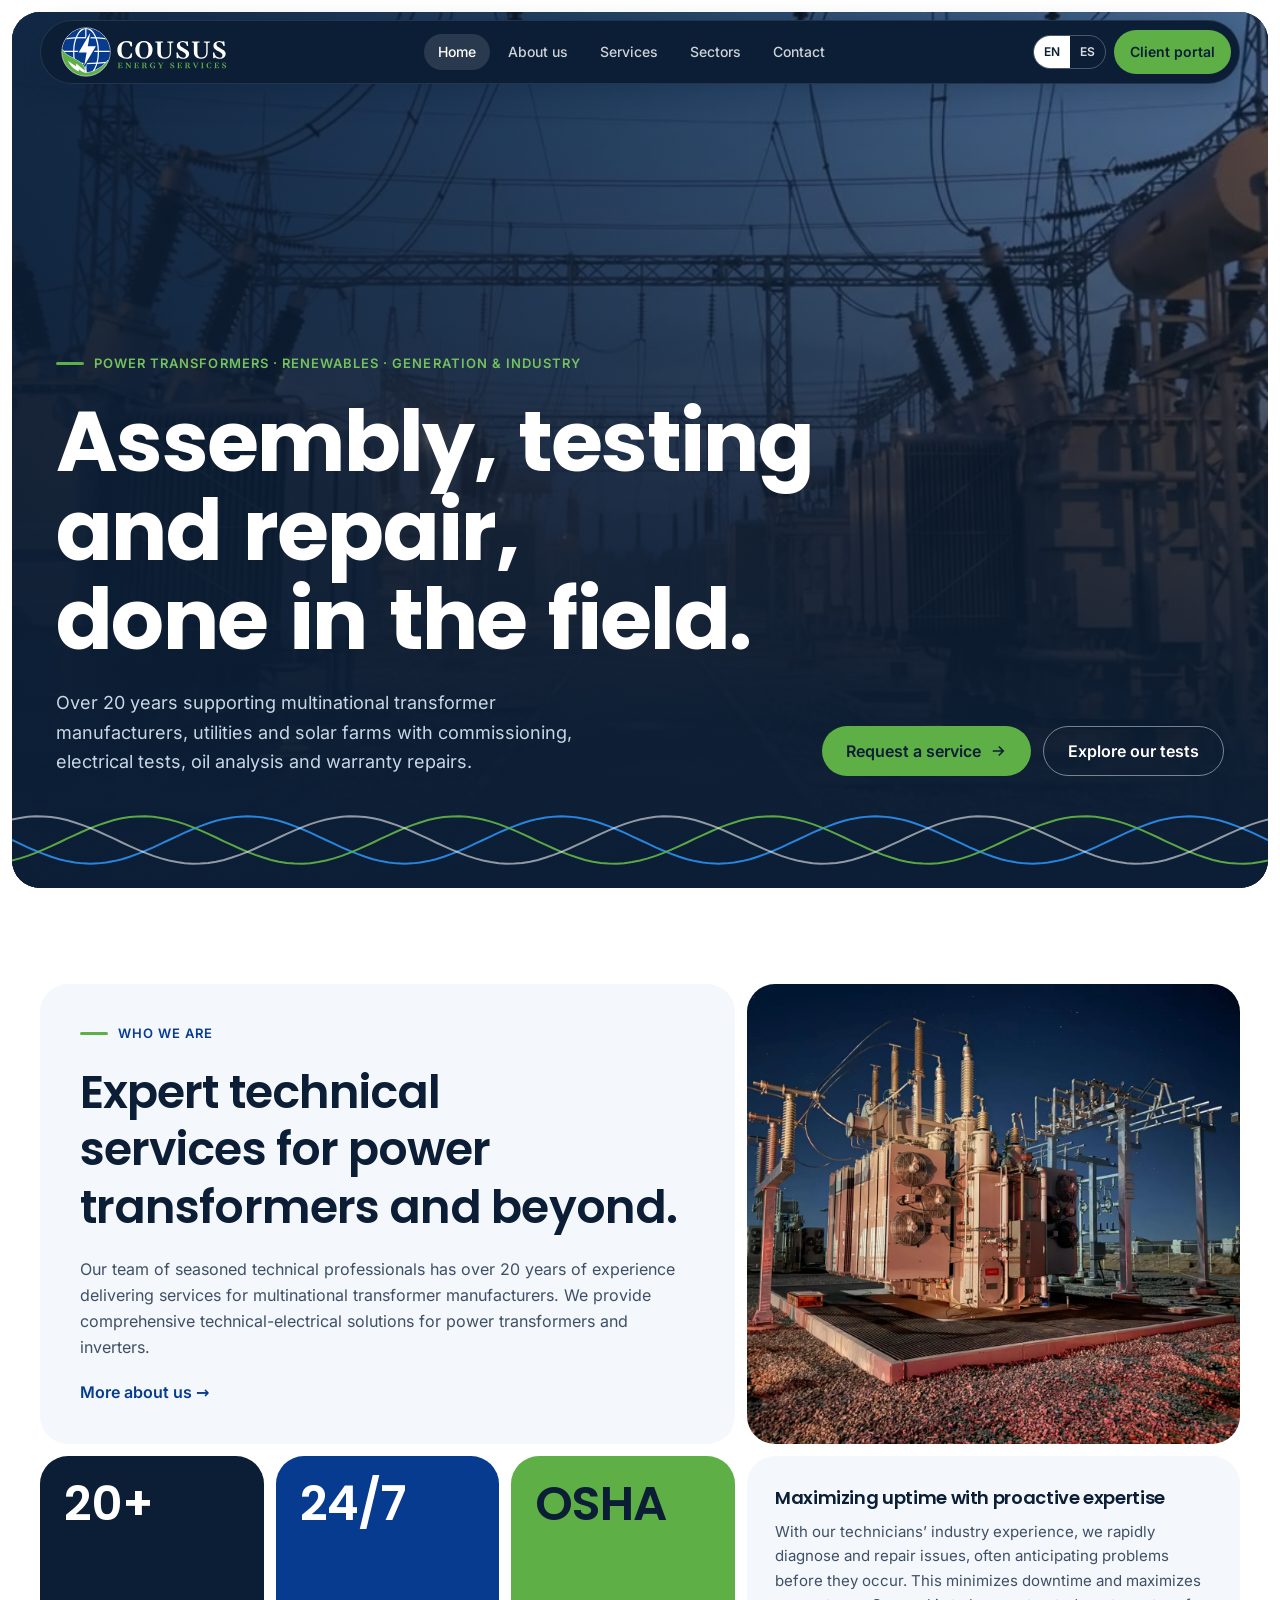
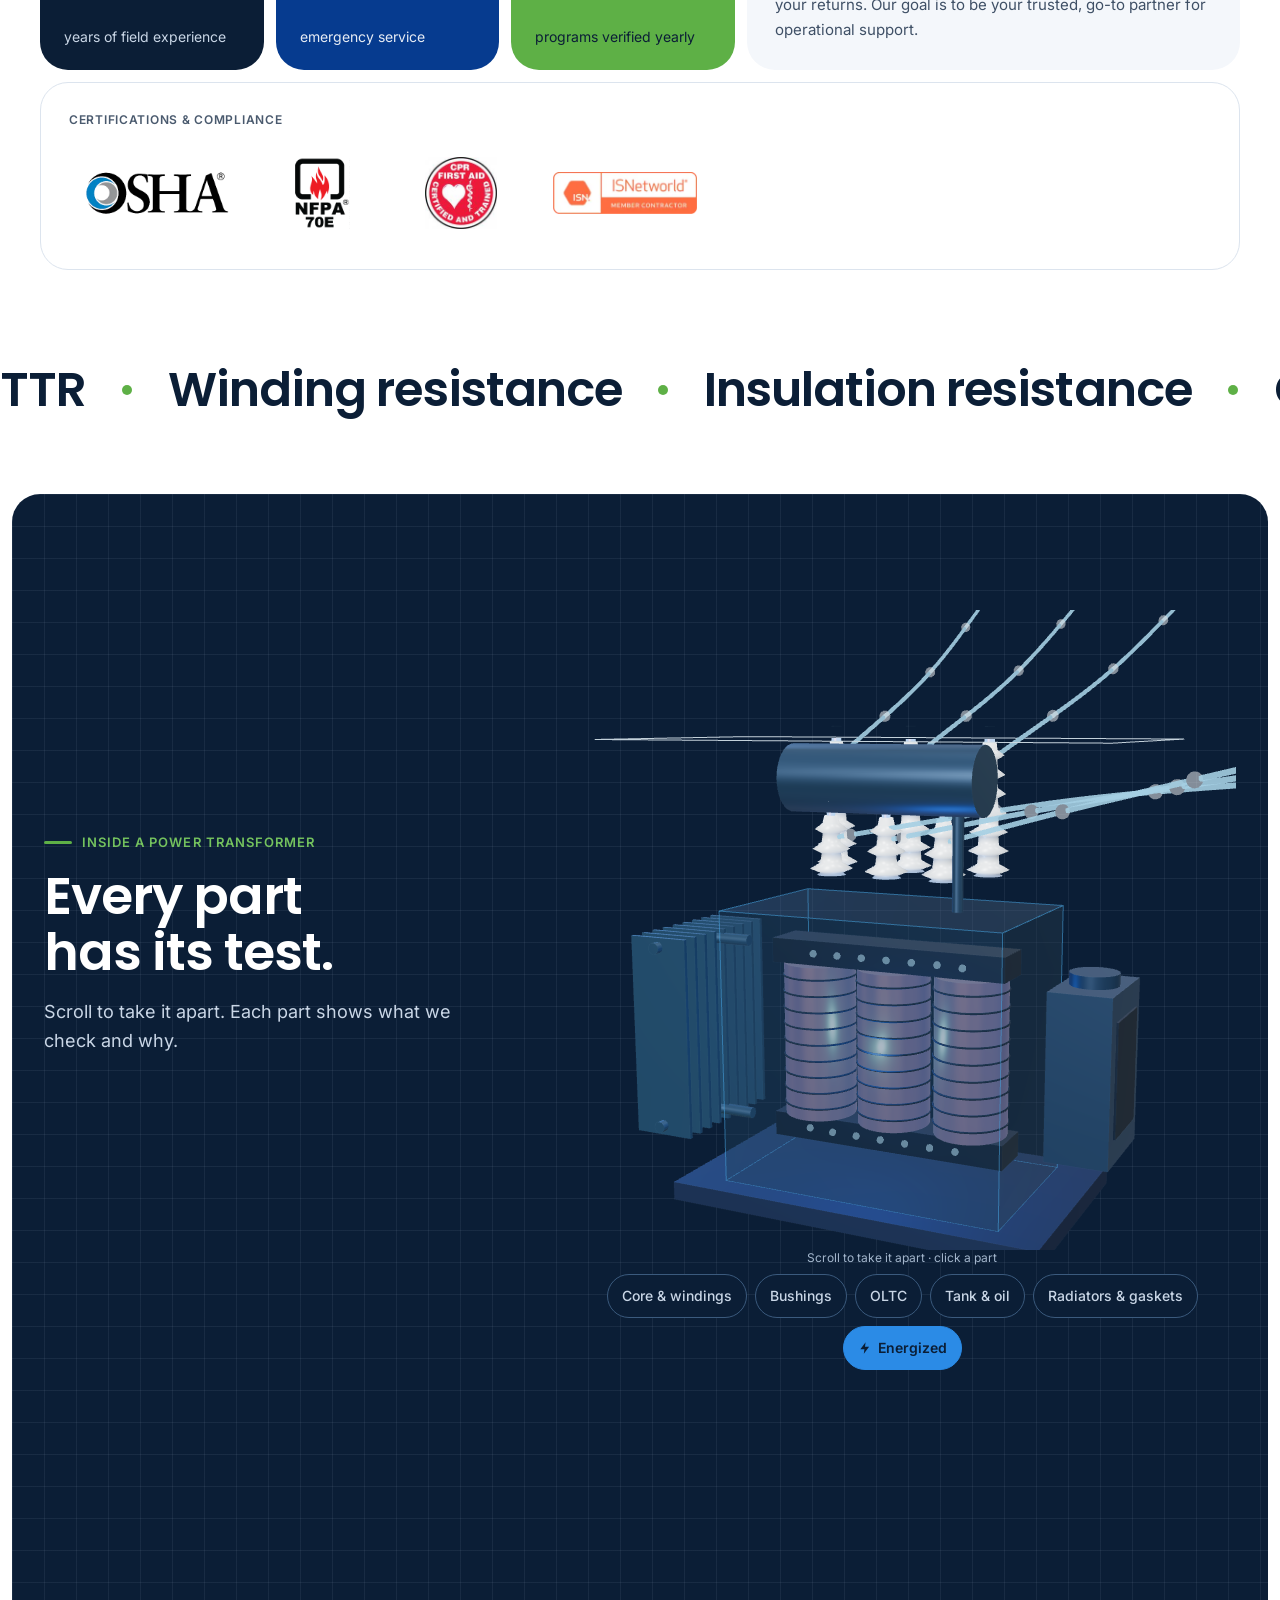
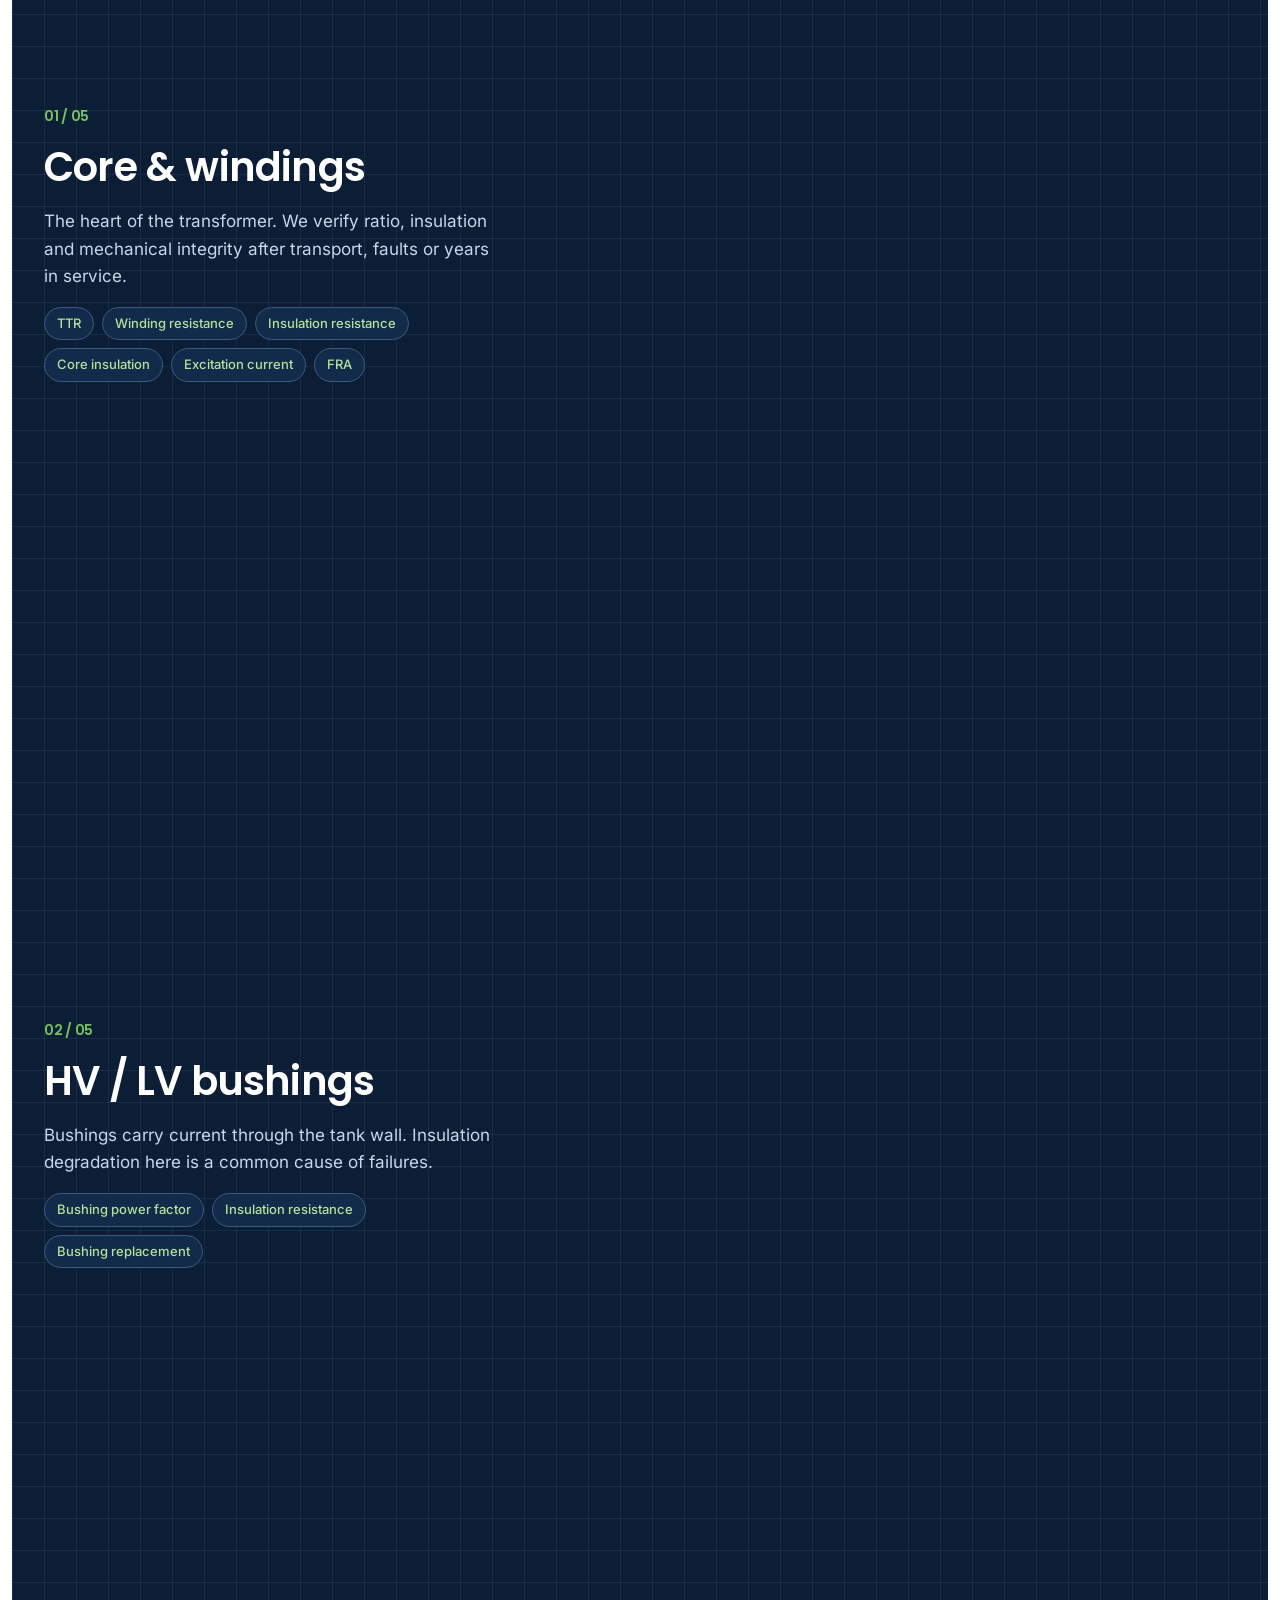
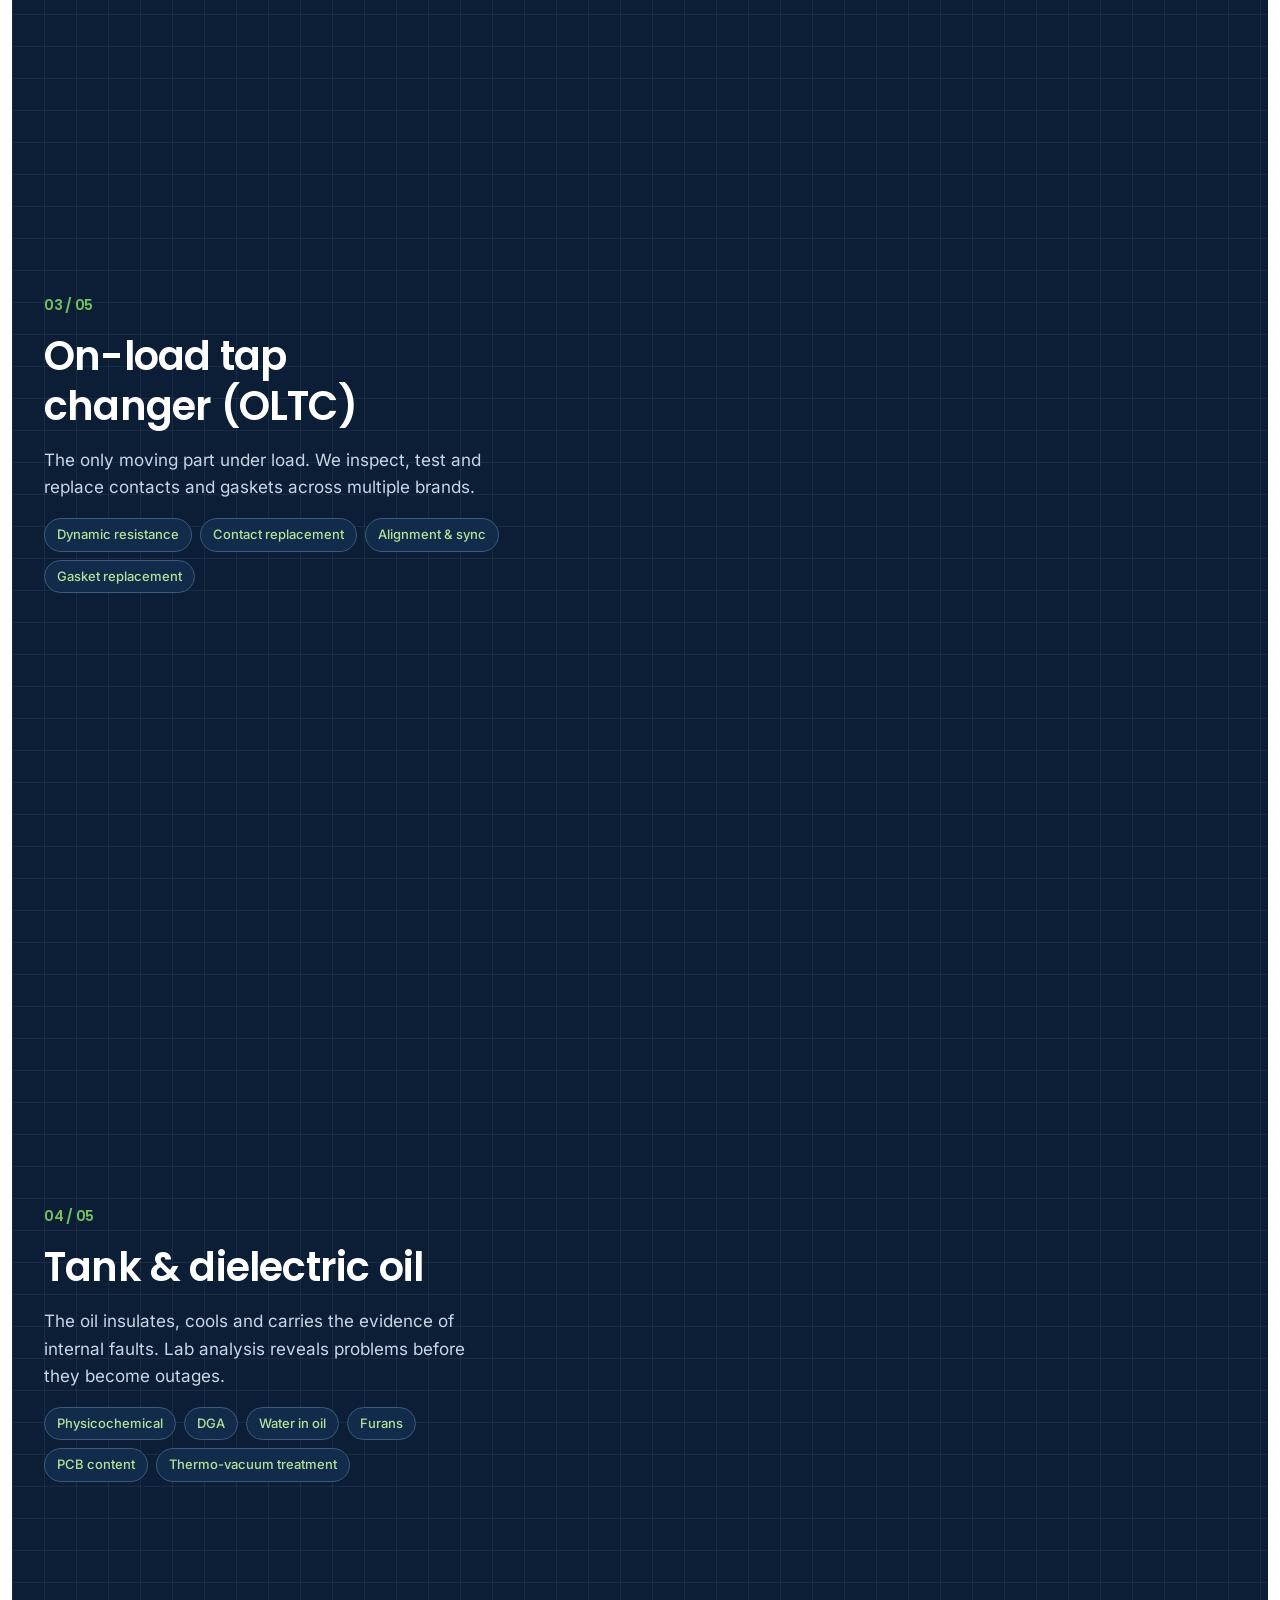
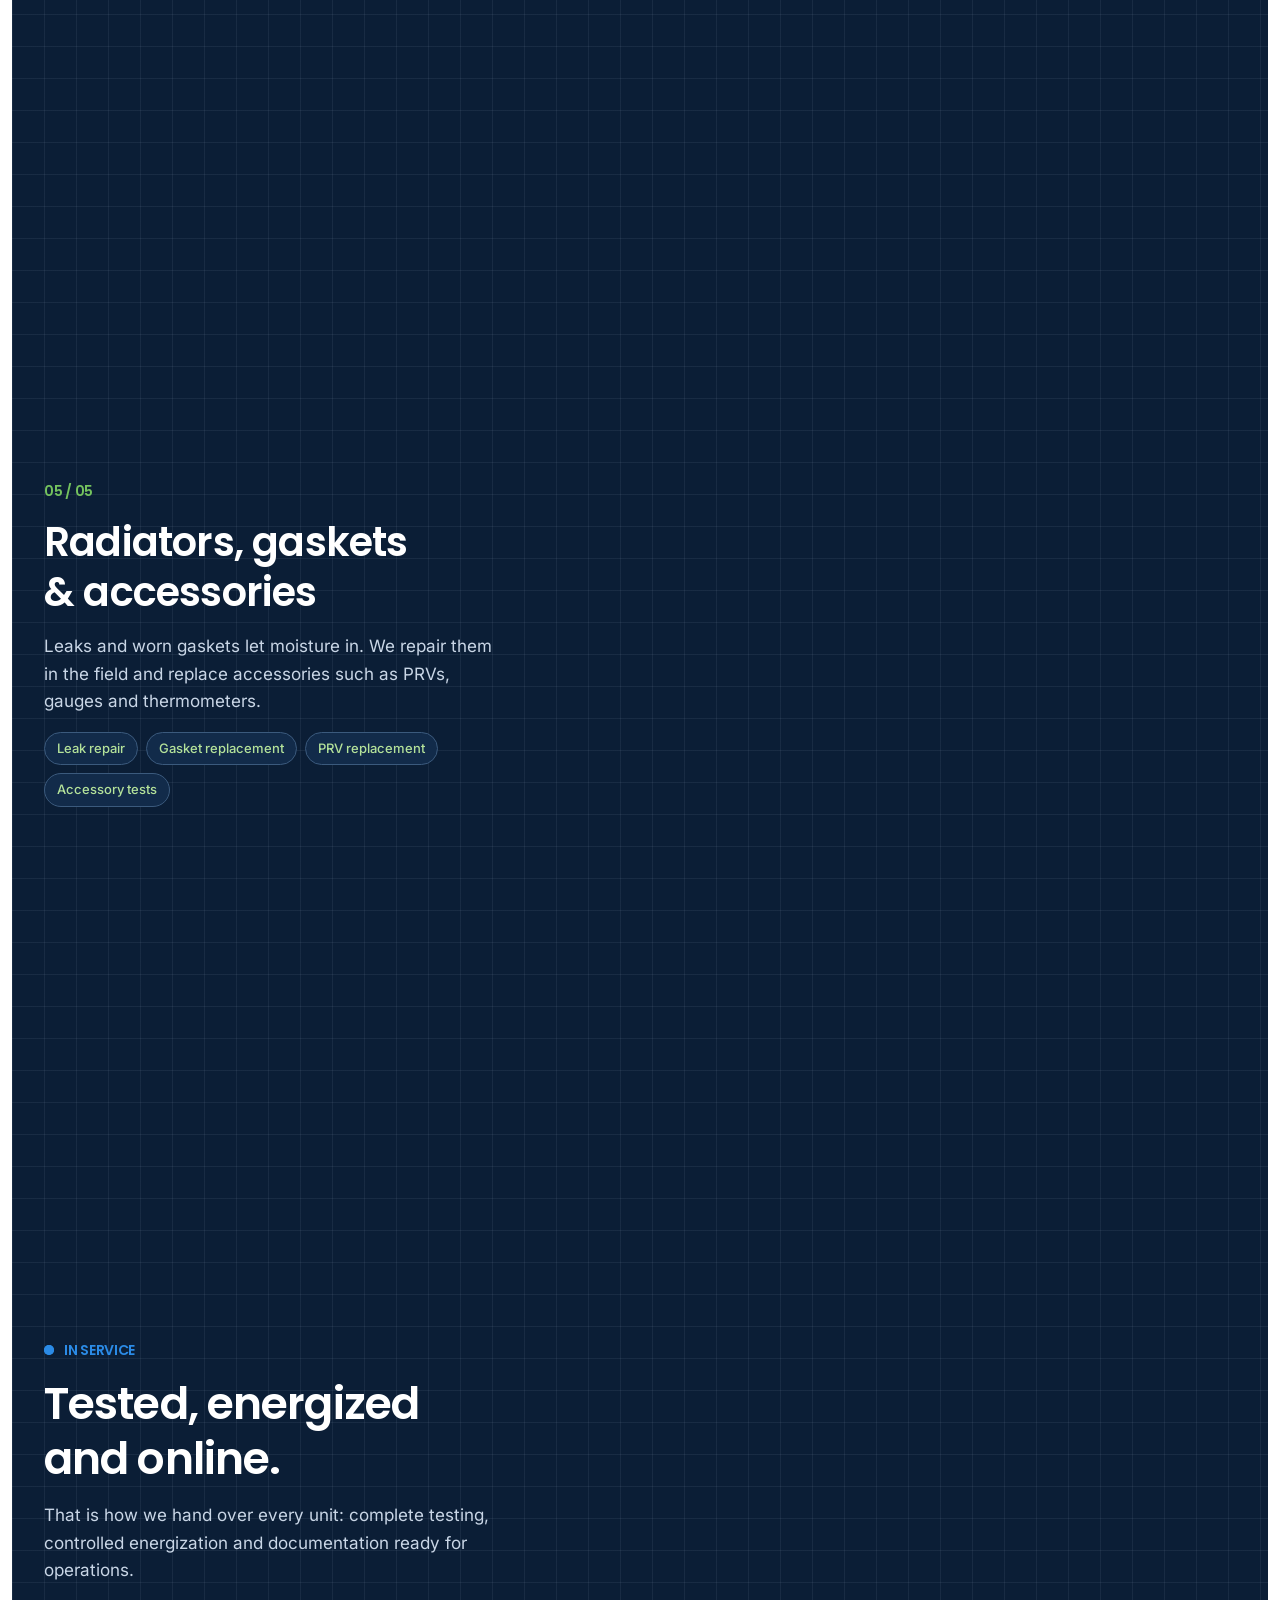
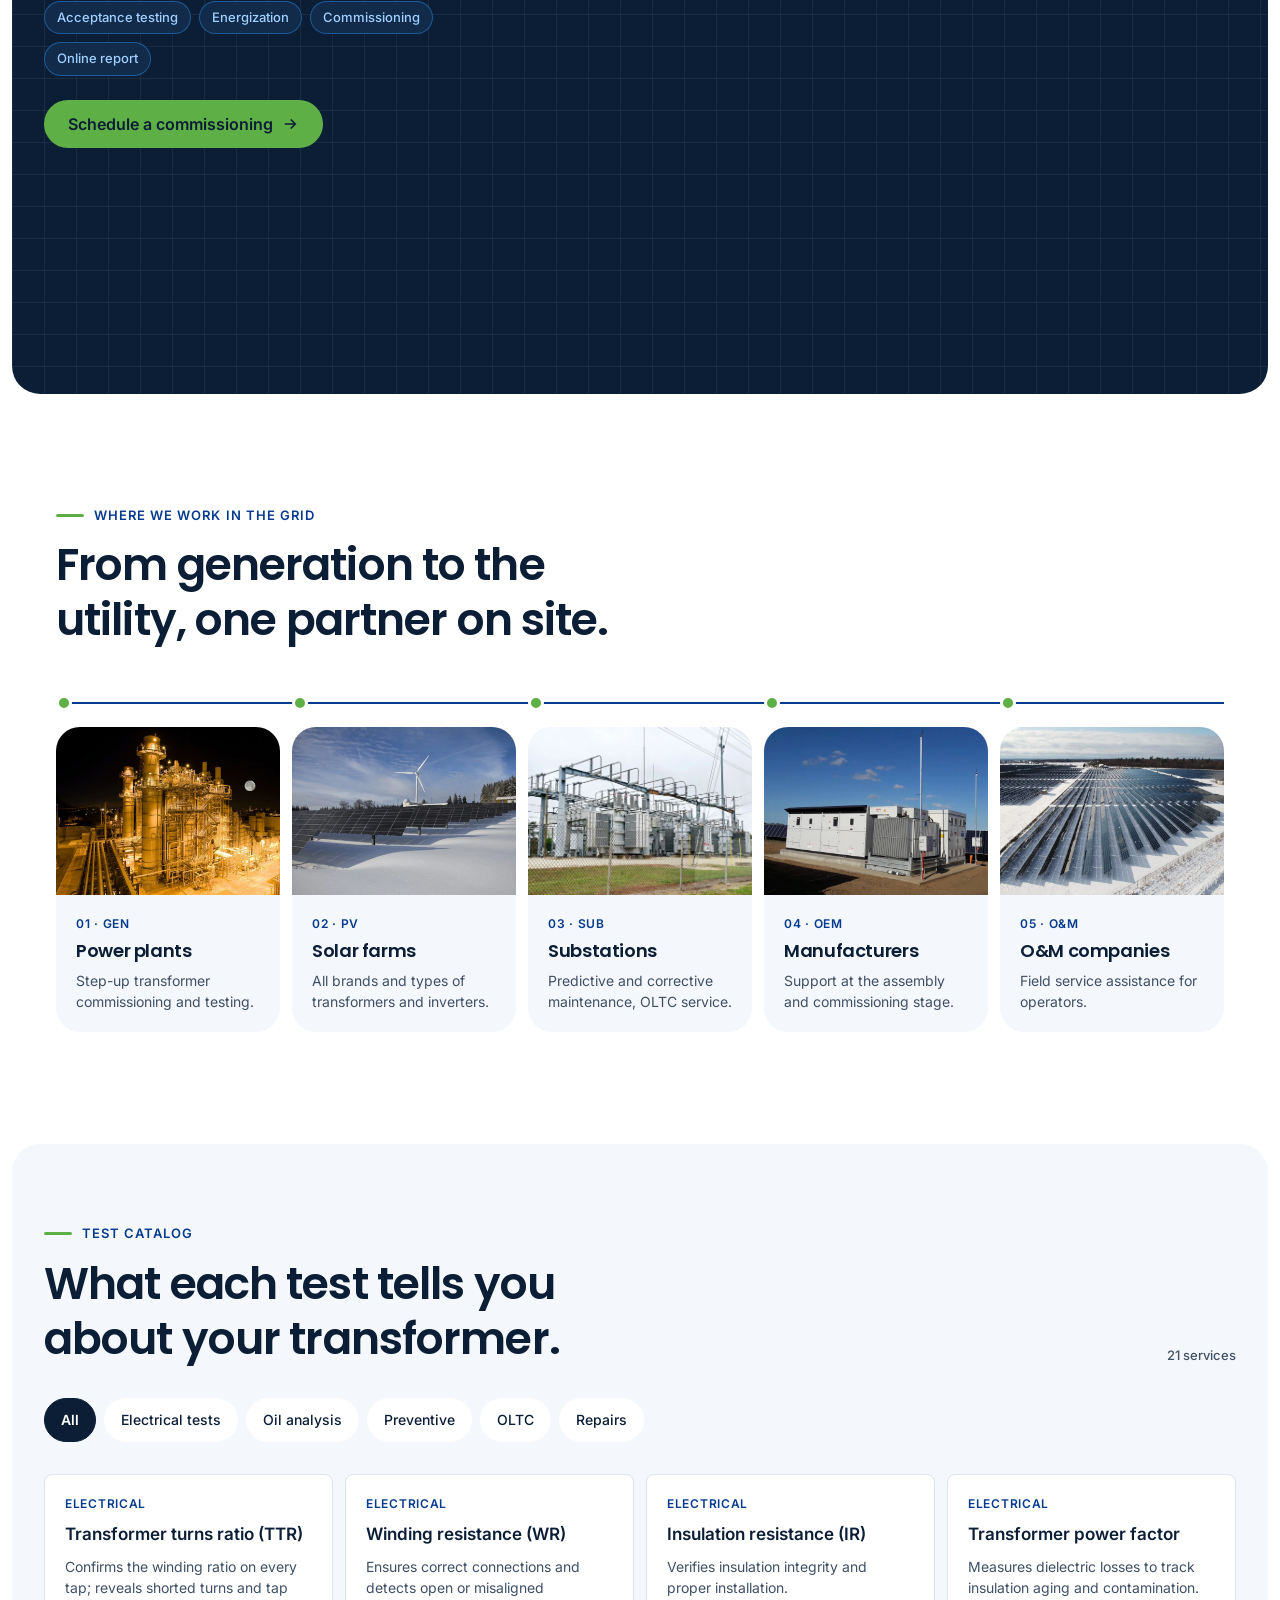
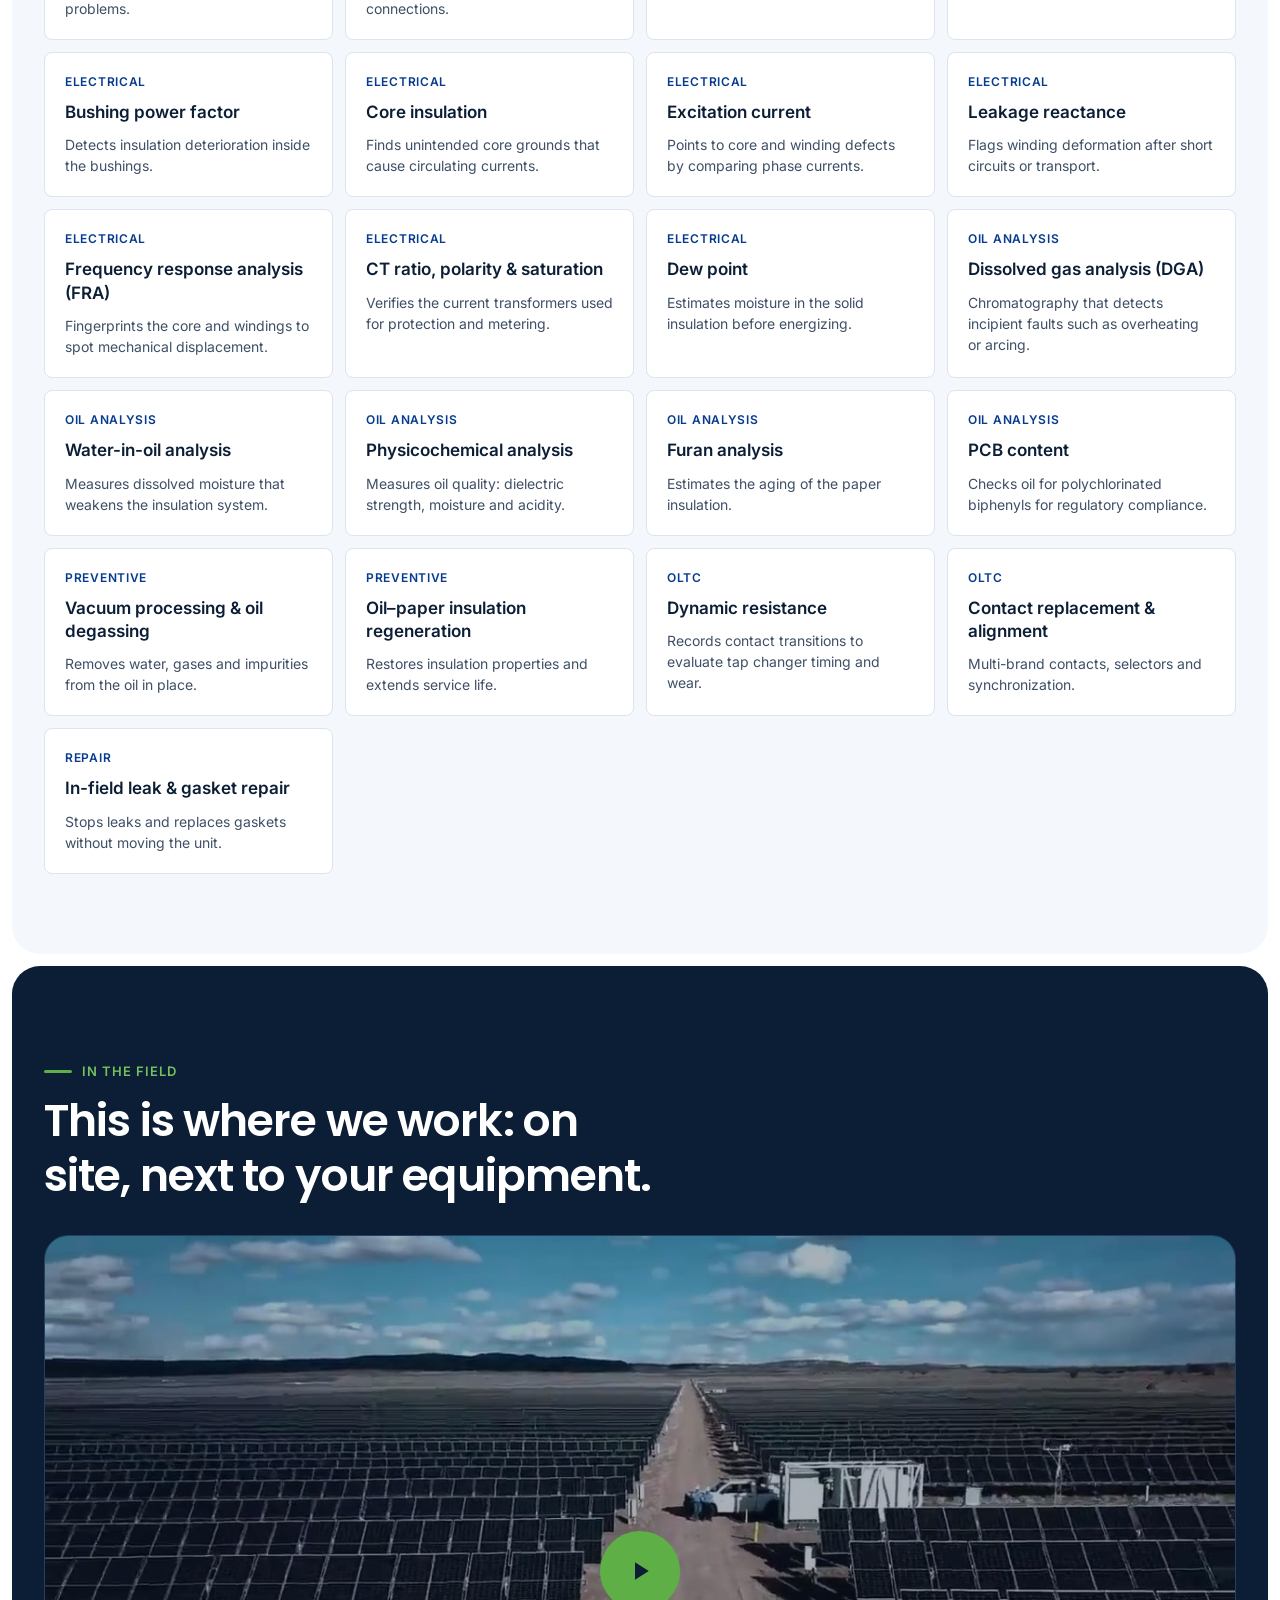
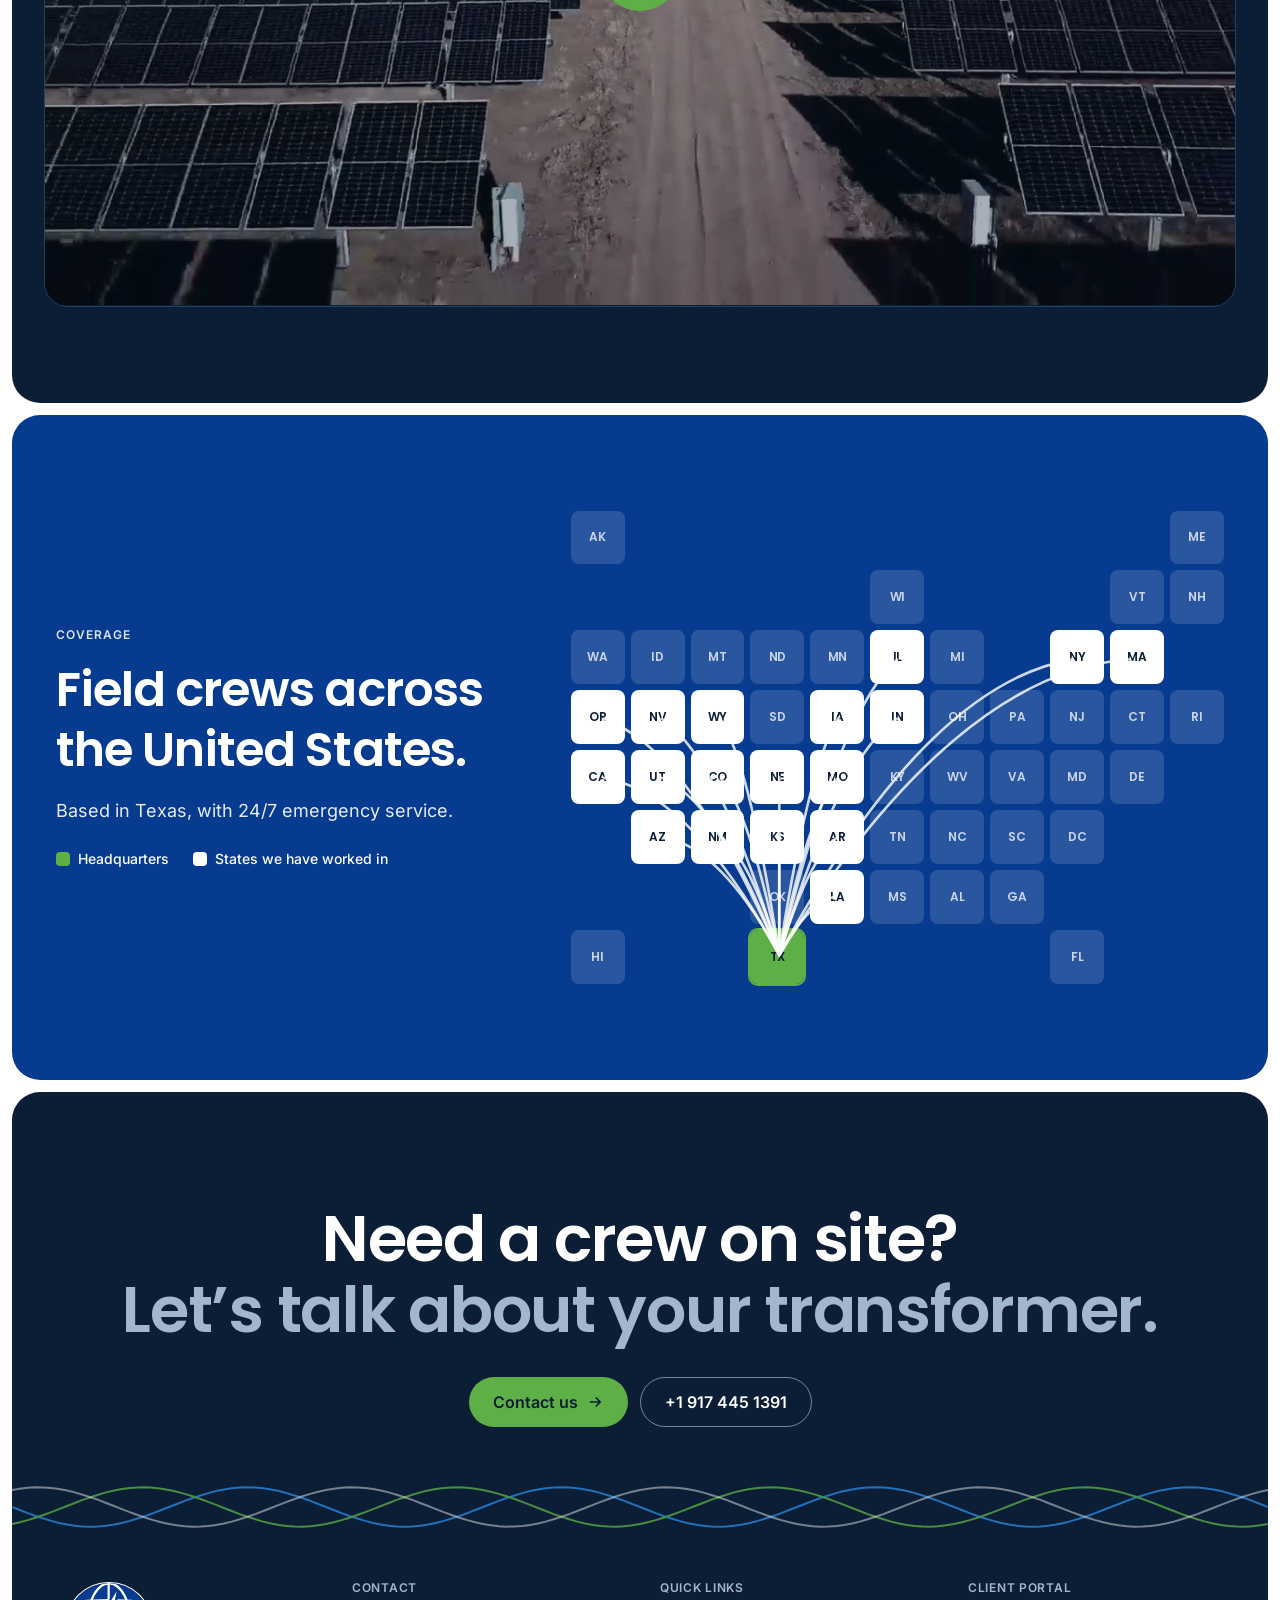
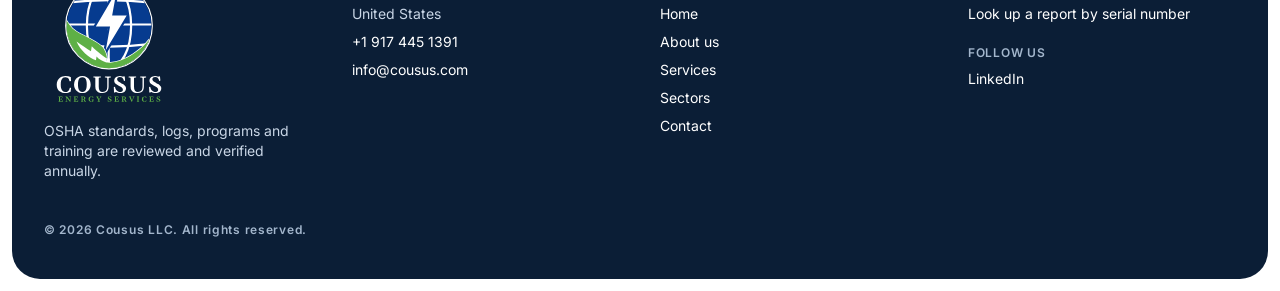
==== commit b0bb878b: "Actualizar vista previa: logo nuevo, colores, 20 años y ajustes de contenido Co-Authored-By: Claude " ====
--- a/index.html
+++ b/index.html
@@ -1,6 +1,6 @@
-<!DOCTYPE html><html lang="en"><head><meta charset="utf-8"><meta name="viewport" content="width=device-width, initial-scale=1"><title>Cousus Energy Services — Transformer &amp; Inverter Field Services</title><meta name="description" content="Assembly, commissioning, electrical tests, oil analysis and warranty repairs for power transformers and solar inverters across the United States."><link rel="icon" type="image/svg+xml" href="/favicon.svg"><link rel="icon" type="image/png" sizes="64x64" href="/brand/favicon-64.png"><link rel="apple-touch-icon" href="/brand/cousus-avatar.png"><link rel="alternate" hreflang="en" href="https://cousus.com/"><link rel="alternate" hreflang="es" href="https://cousus.com/es/"><meta property="og:title" content="Cousus Energy Services — Transformer &amp; Inverter Field Services"><meta property="og:description" content="Assembly, commissioning, electrical tests, oil analysis and warranty repairs for power transformers and solar inverters across the United States."><meta property="og:image" content="https://cousus.com/video/hero-poster.jpg"><meta name="theme-color" content="#0B1E36"><meta name="robots" content="noindex, nofollow"><!-- Marca que hay JavaScript: sin él, nada queda oculto a la espera de animarse --><script>document.documentElement.classList.add('js');</script><link rel="stylesheet" href="/_astro/images.BcEOJWFF.css"><style>.word-mask[data-astro-cid-glgfkru5]{vertical-align:top;margin-bottom:-.12em;margin-right:.26em;padding-bottom:.12em;display:inline-block;overflow:hidden}.word[data-astro-cid-glgfkru5]{animation:word .9s var(--ease-out) both;animation-delay:calc(var(--w) * 70ms);display:inline-block}.hero-in[data-astro-cid-glgfkru5]{animation:rise .7s var(--ease-out) both;animation-delay:calc(.24s + var(--i) * 80ms)}@keyframes word{0%{transform:translateY(105%)}}@keyframes rise{0%{opacity:0;transform:translateY(12px)}}@supports (animation-timeline:scroll()){@media (prefers-reduced-motion:no-preference){.hero-shell[data-astro-cid-glgfkru5]{transform-origin:50% 0;animation:linear both shell-out scroll(root);animation-range:0 100vh}.hero-content[data-astro-cid-glgfkru5]{animation:linear both content-out scroll(root);animation-range:0 70vh}.hero-veil[data-astro-cid-glgfkru5]{animation:linear both veil-in scroll(root);animation-range:0 90vh}}}@keyframes shell-out{to{transform:scale(.93)}}@keyframes content-out{to{opacity:0;transform:translateY(-72px)}}@keyframes veil-in{to{opacity:.6}}@media (prefers-reduced-motion:reduce){.word[data-astro-cid-glgfkru5]{animation:none}.hero-in[data-astro-cid-glgfkru5]{animation:.3s both fade}@keyframes fade{0%{opacity:0}}}.chapter[data-astro-cid-2zirzdm5]{transition:opacity .3s}@media (width>=1024px){[data-astro-cid-2zirzdm5][data-ready] .chapter[data-astro-cid-2zirzdm5]:not([data-active]){opacity:.35}}.js [data-astro-cid-vgm43v6b][data-reveal=map]{opacity:1;transform:none}.js [data-astro-cid-vgm43v6b][data-reveal=map] .tile[data-astro-cid-vgm43v6b]{opacity:0;transition:opacity .5s var(--ease-out), transform .5s var(--ease-out);transition-delay:calc(var(--k) * 35ms);transform:scale(.9)}.js [data-astro-cid-vgm43v6b][data-reveal=map].is-in .tile[data-astro-cid-vgm43v6b]{opacity:1;transform:none}.arc[data-astro-cid-vgm43v6b]{stroke-dasharray:1;stroke-dashoffset:0}.js [data-astro-cid-vgm43v6b][data-reveal=map] .arc[data-astro-cid-vgm43v6b]{stroke-dashoffset:1px;transition:stroke-dashoffset .9s var(--ease-in-out);transition-delay:var(--delay)}.js [data-astro-cid-vgm43v6b][data-reveal=map].is-in .arc[data-astro-cid-vgm43v6b]{stroke-dashoffset:0}.tile-hq[data-astro-cid-vgm43v6b]:after{content:"";border-radius:inherit;box-shadow:0 0 0 2px var(--color-accent);animation:hq 2.4s var(--ease-out) infinite;position:absolute;inset:0}@keyframes hq{0%{opacity:.9;transform:scale(1)}to{opacity:0;transform:scale(1.7)}}@media (prefers-reduced-motion:reduce){.js [data-astro-cid-vgm43v6b][data-reveal=map] .tile[data-astro-cid-vgm43v6b]{opacity:1;transition:none;transform:none}.tile-hq[data-astro-cid-vgm43v6b]:after{opacity:0;animation:none}.js [data-astro-cid-vgm43v6b][data-reveal=map] .arc[data-astro-cid-vgm43v6b]{stroke-dashoffset:0;transition:none}}
+<!DOCTYPE html><html lang="en"><head><meta charset="utf-8"><meta name="viewport" content="width=device-width, initial-scale=1"><title>Cousus Energy Services — Transformer &amp; Inverter Field Services</title><meta name="description" content="Assembly, commissioning, electrical tests, oil analysis and warranty repairs for power transformers and solar inverters across the United States."><link rel="icon" type="image/svg+xml" href="/favicon.svg"><link rel="icon" type="image/png" sizes="64x64" href="/brand/favicon-64.png"><link rel="apple-touch-icon" href="/brand/cousus-icono-512.png"><link rel="alternate" hreflang="en" href="https://cousus.com/"><link rel="alternate" hreflang="es" href="https://cousus.com/es/"><meta property="og:title" content="Cousus Energy Services — Transformer &amp; Inverter Field Services"><meta property="og:description" content="Assembly, commissioning, electrical tests, oil analysis and warranty repairs for power transformers and solar inverters across the United States."><meta property="og:image" content="https://cousus.com/video/hero-poster.jpg"><meta name="theme-color" content="#0B1E36"><meta name="robots" content="noindex, nofollow"><!-- Marca que hay JavaScript: sin él, nada queda oculto a la espera de animarse --><script>document.documentElement.classList.add('js');</script><link rel="stylesheet" href="/_astro/images.yPDBNEIy.css"><style>.word-mask[data-astro-cid-glgfkru5]{vertical-align:top;margin-bottom:-.12em;margin-right:.26em;padding-bottom:.12em;display:inline-block;overflow:hidden}.word[data-astro-cid-glgfkru5]{animation:word .9s var(--ease-out) both;animation-delay:calc(var(--w) * 70ms);display:inline-block}.hero-in[data-astro-cid-glgfkru5]{animation:rise .7s var(--ease-out) both;animation-delay:calc(.24s + var(--i) * 80ms)}@keyframes word{0%{transform:translateY(105%)}}@keyframes rise{0%{opacity:0;transform:translateY(12px)}}@supports (animation-timeline:scroll()){@media (prefers-reduced-motion:no-preference){.hero-shell[data-astro-cid-glgfkru5]{transform-origin:50% 0;animation:linear both shell-out scroll(root);animation-range:0 100vh}.hero-content[data-astro-cid-glgfkru5]{animation:linear both content-out scroll(root);animation-range:0 70vh}.hero-veil[data-astro-cid-glgfkru5]{animation:linear both veil-in scroll(root);animation-range:0 90vh}}}@keyframes shell-out{to{transform:scale(.93)}}@keyframes content-out{to{opacity:0;transform:translateY(-72px)}}@keyframes veil-in{to{opacity:.6}}@media (prefers-reduced-motion:reduce){.word[data-astro-cid-glgfkru5]{animation:none}.hero-in[data-astro-cid-glgfkru5]{animation:.3s both fade}@keyframes fade{0%{opacity:0}}}.chapter[data-astro-cid-2zirzdm5]{transition:opacity .3s}@media (width>=1024px){[data-astro-cid-2zirzdm5][data-ready] .chapter[data-astro-cid-2zirzdm5]:not([data-active]){opacity:.35}}.js [data-astro-cid-vgm43v6b][data-reveal=map]{opacity:1;transform:none}.js [data-astro-cid-vgm43v6b][data-reveal=map] .tile[data-astro-cid-vgm43v6b]{opacity:0;transition:opacity .5s var(--ease-out), transform .5s var(--ease-out);transition-delay:calc(var(--k) * 35ms);transform:scale(.9)}.js [data-astro-cid-vgm43v6b][data-reveal=map].is-in .tile[data-astro-cid-vgm43v6b]{opacity:1;transform:none}.arc[data-astro-cid-vgm43v6b]{stroke-dasharray:1;stroke-dashoffset:0}.js [data-astro-cid-vgm43v6b][data-reveal=map] .arc[data-astro-cid-vgm43v6b]{stroke-dashoffset:1px;transition:stroke-dashoffset .9s var(--ease-in-out);transition-delay:var(--delay)}.js [data-astro-cid-vgm43v6b][data-reveal=map].is-in .arc[data-astro-cid-vgm43v6b]{stroke-dashoffset:0}.tile-hq[data-astro-cid-vgm43v6b]:after{content:"";border-radius:inherit;box-shadow:0 0 0 2px var(--color-accent);animation:hq 2.4s var(--ease-out) infinite;position:absolute;inset:0}@keyframes hq{0%{opacity:.9;transform:scale(1)}to{opacity:0;transform:scale(1.7)}}@media (prefers-reduced-motion:reduce){.js [data-astro-cid-vgm43v6b][data-reveal=map] .tile[data-astro-cid-vgm43v6b]{opacity:1;transition:none;transform:none}.tile-hq[data-astro-cid-vgm43v6b]:after{opacity:0;animation:none}.js [data-astro-cid-vgm43v6b][data-reveal=map] .arc[data-astro-cid-vgm43v6b]{stroke-dashoffset:0;transition:none}}
 .rail-fill[data-astro-cid-ayw6yuus]{transform:scaleX(1)}.js [data-astro-cid-ayw6yuus][data-reveal=rail]{opacity:1;transform:none}.js [data-astro-cid-ayw6yuus][data-reveal=rail] .rail-fill[data-astro-cid-ayw6yuus]{transition:transform 1.5s var(--ease-in-out);transform:scaleX(0)}.js [data-astro-cid-ayw6yuus][data-reveal=rail].is-in .rail-fill[data-astro-cid-ayw6yuus]{transform:scaleX(1)}.node-dot[data-astro-cid-ayw6yuus]{transition:background-color .2s ease, transform .3s var(--ease-out);transition-delay:calc(var(--n) * .3s + .12s)}.node[data-astro-cid-ayw6yuus]{position:relative}.js [data-astro-cid-ayw6yuus][data-reveal=rail] .node[data-astro-cid-ayw6yuus]{opacity:0;transition:opacity .6s var(--ease-out), transform .6s var(--ease-out);transition-delay:calc(var(--n) * .24s);transform:translateY(14px)}.js [data-astro-cid-ayw6yuus][data-reveal=rail].is-in .node[data-astro-cid-ayw6yuus]{opacity:1;transform:none}.is-in .node-dot[data-astro-cid-ayw6yuus],[data-astro-cid-ayw6yuus][data-done] .node-dot[data-astro-cid-ayw6yuus],html:not(.js) .node-dot[data-astro-cid-ayw6yuus]{background:var(--color-accent)}.rail-pulse[data-astro-cid-ayw6yuus]{opacity:0;animation:3.2s linear 1.5s infinite run}.is-in .rail-pulse[data-astro-cid-ayw6yuus],[data-astro-cid-ayw6yuus][data-done] .rail-pulse[data-astro-cid-ayw6yuus]{opacity:1}.rail-pulse[data-astro-cid-ayw6yuus] i[data-astro-cid-ayw6yuus]{background:linear-gradient(90deg, transparent, var(--color-accent));border-radius:2px;width:60px;height:2px;position:absolute;top:0;left:-60px}@keyframes run{0%{transform:translate(0)}to{transform:translate(100%)}}.node-img[data-astro-cid-ayw6yuus]{transition:transform .5s var(--ease-out)}@media (hover:hover) and (pointer:fine){.group[data-astro-cid-ayw6yuus]:hover .node-img[data-astro-cid-ayw6yuus]{transform:scale(1.04)}}@media (prefers-reduced-motion:reduce){.rail-pulse[data-astro-cid-ayw6yuus]{display:none}.node-dot[data-astro-cid-ayw6yuus]{background:var(--color-accent);transition:none}.node-img[data-astro-cid-ayw6yuus]{transition:none}.js [data-astro-cid-ayw6yuus][data-reveal=rail] .node[data-astro-cid-ayw6yuus]{opacity:1;transition:none;transform:none}.js [data-astro-cid-ayw6yuus][data-reveal=rail] .rail-fill[data-astro-cid-ayw6yuus]{transition:none;transform:scaleX(1)}}
-</style></head><body class="bg-white font-sans text-ink antialiased"><a href="#main" class="sr-only focus:not-sr-only focus:fixed focus:left-4 focus:top-4 focus:z-50 focus:rounded focus:bg-accent focus:px-4 focus:py-2 focus:text-ink">Skip to content</a><header class="pointer-events-none fixed inset-x-0 top-4 z-40 px-4 sm:top-5 sm:px-6" data-astro-cid-nen7h5rs><div class="pointer-events-auto mx-auto flex max-w-[1200px] items-center justify-between gap-4 rounded-full border border-white/10 bg-ink py-1.5 pl-5 pr-2 text-white shadow-[0_10px_30px_rgb(11_30_54/0.28)]" data-astro-cid-nen7h5rs><a href="/" class="block shrink-0" aria-label="Cousus Energy Services" data-astro-cid-nen7h5rs><img src="/brand/cousus-logo-horizontal-negativo.svg" alt="" width="131" height="50" class="h-[50px] w-auto" data-astro-cid-nen7h5rs></a><!-- Escritorio --><nav aria-label="Main" class="hidden items-center gap-1 text-sm lg:flex" data-astro-cid-nen7h5rs><a href="/" aria-current="page" class="rounded-full px-3.5 py-2 font-medium text-white/80 no-underline transition-colors duration-150 hover:text-white aria-[current=page]:bg-white/12 aria-[current=page]:text-white" data-astro-cid-nen7h5rs>Home</a><a href="/about-us/" class="rounded-full px-3.5 py-2 font-medium text-white/80 no-underline transition-colors duration-150 hover:text-white aria-[current=page]:bg-white/12 aria-[current=page]:text-white" data-astro-cid-nen7h5rs>About us</a><a href="/services/" class="rounded-full px-3.5 py-2 font-medium text-white/80 no-underline transition-colors duration-150 hover:text-white aria-[current=page]:bg-white/12 aria-[current=page]:text-white" data-astro-cid-nen7h5rs>Services</a><a href="/sectors/" class="rounded-full px-3.5 py-2 font-medium text-white/80 no-underline transition-colors duration-150 hover:text-white aria-[current=page]:bg-white/12 aria-[current=page]:text-white" data-astro-cid-nen7h5rs>Sectors</a><a href="/contact/" class="rounded-full px-3.5 py-2 font-medium text-white/80 no-underline transition-colors duration-150 hover:text-white aria-[current=page]:bg-white/12 aria-[current=page]:text-white" data-astro-cid-nen7h5rs>Contact</a></nav><div class="flex items-center gap-2" data-astro-cid-nen7h5rs><span class="flex overflow-hidden rounded-full border border-white/25 text-xs font-semibold" data-astro-cid-nen7h5rs><a href="/" hreflang="en" aria-current="true" class="px-2.5 py-2 no-underline bg-white text-ink" data-astro-cid-nen7h5rs>EN</a><a href="/es/" hreflang="es" class="px-2.5 py-2 no-underline text-white/85" data-astro-cid-nen7h5rs>ES</a></span><a href="https://ers.cousus.com/" target="_blank" rel="noopener" class="btn btn-green hidden !min-h-11 !px-4 !py-2 text-sm md:inline-flex" data-astro-cid-nen7h5rs>Client portal</a><!-- Móvil --><details class="group relative lg:hidden" data-menu data-astro-cid-nen7h5rs><summary class="press flex min-h-11 cursor-pointer list-none items-center gap-2 rounded-full border border-white/25 px-3 text-sm font-medium text-white [&amp;::-webkit-details-marker]:hidden" data-astro-cid-nen7h5rs><svg width="18" height="18" viewBox="0 0 24 24" fill="none" stroke="currentColor" stroke-width="2" aria-hidden="true" data-astro-cid-nen7h5rs><path d="M4 7h16M4 12h16M4 17h16" data-astro-cid-nen7h5rs></path></svg><span class="sr-only sm:not-sr-only" data-astro-cid-nen7h5rs>Menu</span></summary><nav aria-label="Mobile" class="menu-panel absolute right-0 top-full mt-3 flex w-60 flex-col rounded-3xl border border-white/10 bg-ink p-2 shadow-[0_10px_30px_rgb(11_30_54/0.28)]" data-astro-cid-nen7h5rs><a href="/" aria-current="page" class="rounded-2xl px-4 py-3 text-sm text-white no-underline aria-[current=page]:bg-white/12 aria-[current=page]:font-semibold" data-astro-cid-nen7h5rs>Home</a><a href="/about-us/" class="rounded-2xl px-4 py-3 text-sm text-white no-underline aria-[current=page]:bg-white/12 aria-[current=page]:font-semibold" data-astro-cid-nen7h5rs>About us</a><a href="/services/" class="rounded-2xl px-4 py-3 text-sm text-white no-underline aria-[current=page]:bg-white/12 aria-[current=page]:font-semibold" data-astro-cid-nen7h5rs>Services</a><a href="/sectors/" class="rounded-2xl px-4 py-3 text-sm text-white no-underline aria-[current=page]:bg-white/12 aria-[current=page]:font-semibold" data-astro-cid-nen7h5rs>Sectors</a><a href="/contact/" class="rounded-2xl px-4 py-3 text-sm text-white no-underline aria-[current=page]:bg-white/12 aria-[current=page]:font-semibold" data-astro-cid-nen7h5rs>Contact</a><a href="https://ers.cousus.com/" target="_blank" rel="noopener" class="btn btn-green mt-1 text-sm" data-astro-cid-nen7h5rs>Client portal</a></nav></details></div></div></header><script type="module">var e=document.querySelector(`[data-menu]`),t=e?.querySelector(`.menu-panel`),n=window.matchMedia(`(prefers-reduced-motion: reduce)`);e?.addEventListener(`toggle`,()=>{if(!e.open||!t)return;let r=n.matches?{opacity:0}:{opacity:0,transform:`scale(0.96) translateY(-4px)`};t.animate([r,{opacity:1,transform:`none`}],{duration:200,easing:`cubic-bezier(0.23, 1, 0.32, 1)`})});</script><main id="main"><section class="hero-shell panel relative isolate mt-2 flex min-h-[calc(100svh-1rem)] flex-col justify-end overflow-hidden bg-ink text-white sm:mt-3 sm:min-h-[calc(100svh-1.5rem)]" data-hero data-astro-cid-glgfkru5><video class="absolute inset-0 -z-20 h-full w-full object-cover" poster="/video/hero-poster.jpg" muted loop playsinline preload="none" aria-hidden="true" data-hero-video data-astro-cid-glgfkru5><source src="/video/hero-854.mp4" type="video/mp4" media="(max-width: 767px)" data-astro-cid-glgfkru5><source src="/video/hero-1280.mp4" type="video/mp4" data-astro-cid-glgfkru5></video><div class="absolute inset-0 -z-10 bg-gradient-to-t from-ink via-ink/60 to-ink/25" data-astro-cid-glgfkru5></div><div class="absolute inset-0 -z-10 bg-gradient-to-r from-ink/75 to-transparent" data-astro-cid-glgfkru5></div><div class="hero-veil pointer-events-none absolute inset-0 -z-10 bg-ink opacity-0" data-astro-cid-glgfkru5></div><div class="hero-content mx-auto flex w-full max-w-[1200px] flex-col gap-6 px-6 pb-28 pt-32 lg:px-4" data-astro-cid-glgfkru5><span class="hero-in eyebrow text-accent-2" style="--i:0" data-astro-cid-glgfkru5>POWER TRANSFORMERS · RENEWABLES · GENERATION &amp; INDUSTRY</span><h1 class="m-0 max-w-[980px] text-[42px] leading-[1.06] sm:text-6xl lg:text-[84px]" aria-label="Assembly, testing and repair, done in the field." data-astro-cid-glgfkru5><span class="word-mask" aria-hidden="true" data-astro-cid-glgfkru5><span class="word" style="--w:0" data-astro-cid-glgfkru5>Assembly,</span></span><span class="word-mask" aria-hidden="true" data-astro-cid-glgfkru5><span class="word" style="--w:1" data-astro-cid-glgfkru5>testing</span></span><span class="word-mask" aria-hidden="true" data-astro-cid-glgfkru5><span class="word" style="--w:2" data-astro-cid-glgfkru5>and</span></span><span class="word-mask" aria-hidden="true" data-astro-cid-glgfkru5><span class="word" style="--w:3" data-astro-cid-glgfkru5>repair,</span></span><span class="word-mask" aria-hidden="true" data-astro-cid-glgfkru5><span class="word" style="--w:4" data-astro-cid-glgfkru5>done</span></span><span class="word-mask" aria-hidden="true" data-astro-cid-glgfkru5><span class="word" style="--w:5" data-astro-cid-glgfkru5>in</span></span><span class="word-mask" aria-hidden="true" data-astro-cid-glgfkru5><span class="word" style="--w:6" data-astro-cid-glgfkru5>the</span></span><span class="word-mask" aria-hidden="true" data-astro-cid-glgfkru5><span class="word" style="--w:7" data-astro-cid-glgfkru5>field.</span></span></h1><div class="flex flex-wrap items-end justify-between gap-x-12 gap-y-6" data-astro-cid-glgfkru5><p class="hero-in m-0 max-w-[560px] text-lg leading-relaxed text-mist" style="--i:2" data-astro-cid-glgfkru5>Over 25 years supporting multinational transformer manufacturers, utilities and solar farms with commissioning, electrical tests, oil analysis and warranty repairs.</p><div class="hero-in flex flex-wrap gap-3" style="--i:3" data-astro-cid-glgfkru5><a href="/contact/" class="btn btn-green" data-astro-cid-glgfkru5>Request a service<svg class="btn-arrow" width="18" height="18" viewBox="0 0 24 24" fill="none" stroke="currentColor" stroke-width="2.2" aria-hidden="true" data-astro-cid-glgfkru5><path d="M5 12h14M13 6l6 6-6 6" data-astro-cid-glgfkru5></path></svg></a><a href="#tests" class="btn btn-ghost" data-astro-cid-glgfkru5>Explore our tests</a></div></div></div><div class="pointer-events-none overflow-hidden absolute inset-x-0 bottom-5 h-14" aria-hidden="true" data-loop><svg class="wave-track block h-full w-[200%] min-w-[1600px]" style="--wave-speed:10s" viewBox="0 0 3200 52" preserveAspectRatio="none"><path d="M0 26.0L10 29.4L20 32.8L30 36.0L40 38.9L50 41.6L60 43.8L70 45.6L80 46.9L90 47.7L100 48.0L110 47.7L120 46.9L130 45.6L140 43.8L150 41.6L160 38.9L170 36.0L180 32.8L190 29.4L200 26.0L210 22.6L220 19.2L230 16.0L240 13.1L250 10.4L260 8.2L270 6.4L280 5.1L290 4.3L300 4.0L310 4.3L320 5.1L330 6.4L340 8.2L350 10.4L360 13.1L370 16.0L380 19.2L390 22.6L400 26.0L410 29.4L420 32.8L430 36.0L440 38.9L450 41.6L460 43.8L470 45.6L480 46.9L490 47.7L500 48.0L510 47.7L520 46.9L530 45.6L540 43.8L550 41.6L560 38.9L570 36.0L580 32.8L590 29.4L600 26.0L610 22.6L620 19.2L630 16.0L640 13.1L650 10.4L660 8.2L670 6.4L680 5.1L690 4.3L700 4.0L710 4.3L720 5.1L730 6.4L740 8.2L750 10.4L760 13.1L770 16.0L780 19.2L790 22.6L800 26.0L810 29.4L820 32.8L830 36.0L840 38.9L850 41.6L860 43.8L870 45.6L880 46.9L890 47.7L900 48.0L910 47.7L920 46.9L930 45.6L940 43.8L950 41.6L960 38.9L970 36.0L980 32.8L990 29.4L1000 26.0L1010 22.6L1020 19.2L1030 16.0L1040 13.1L1050 10.4L1060 8.2L1070 6.4L1080 5.1L1090 4.3L1100 4.0L1110 4.3L1120 5.1L1130 6.4L1140 8.2L1150 10.4L1160 13.1L1170 16.0L1180 19.2L1190 22.6L1200 26.0L1210 29.4L1220 32.8L1230 36.0L1240 38.9L1250 41.6L1260 43.8L1270 45.6L1280 46.9L1290 47.7L1300 48.0L1310 47.7L1320 46.9L1330 45.6L1340 43.8L1350 41.6L1360 38.9L1370 36.0L1380 32.8L1390 29.4L1400 26.0L1410 22.6L1420 19.2L1430 16.0L1440 13.1L1450 10.4L1460 8.2L1470 6.4L1480 5.1L1490 4.3L1500 4.0L1510 4.3L1520 5.1L1530 6.4L1540 8.2L1550 10.4L1560 13.1L1570 16.0L1580 19.2L1590 22.6L1600 26.0L1610 29.4L1620 32.8L1630 36.0L1640 38.9L1650 41.6L1660 43.8L1670 45.6L1680 46.9L1690 47.7L1700 48.0L1710 47.7L1720 46.9L1730 45.6L1740 43.8L1750 41.6L1760 38.9L1770 36.0L1780 32.8L1790 29.4L1800 26.0L1810 22.6L1820 19.2L1830 16.0L1840 13.1L1850 10.4L1860 8.2L1870 6.4L1880 5.1L1890 4.3L1900 4.0L1910 4.3L1920 5.1L1930 6.4L1940 8.2L1950 10.4L1960 13.1L1970 16.0L1980 19.2L1990 22.6L2000 26.0L2010 29.4L2020 32.8L2030 36.0L2040 38.9L2050 41.6L2060 43.8L2070 45.6L2080 46.9L2090 47.7L2100 48.0L2110 47.7L2120 46.9L2130 45.6L2140 43.8L2150 41.6L2160 38.9L2170 36.0L2180 32.8L2190 29.4L2200 26.0L2210 22.6L2220 19.2L2230 16.0L2240 13.1L2250 10.4L2260 8.2L2270 6.4L2280 5.1L2290 4.3L2300 4.0L2310 4.3L2320 5.1L2330 6.4L2340 8.2L2350 10.4L2360 13.1L2370 16.0L2380 19.2L2390 22.6L2400 26.0L2410 29.4L2420 32.8L2430 36.0L2440 38.9L2450 41.6L2460 43.8L2470 45.6L2480 46.9L2490 47.7L2500 48.0L2510 47.7L2520 46.9L2530 45.6L2540 43.8L2550 41.6L2560 38.9L2570 36.0L2580 32.8L2590 29.4L2600 26.0L2610 22.6L2620 19.2L2630 16.0L2640 13.1L2650 10.4L2660 8.2L2670 6.4L2680 5.1L2690 4.3L2700 4.0L2710 4.3L2720 5.1L2730 6.4L2740 8.2L2750 10.4L2760 13.1L2770 16.0L2780 19.2L2790 22.6L2800 26.0L2810 29.4L2820 32.8L2830 36.0L2840 38.9L2850 41.6L2860 43.8L2870 45.6L2880 46.9L2890 47.7L2900 48.0L2910 47.7L2920 46.9L2930 45.6L2940 43.8L2950 41.6L2960 38.9L2970 36.0L2980 32.8L2990 29.4L3000 26.0L3010 22.6L3020 19.2L3030 16.0L3040 13.1L3050 10.4L3060 8.2L3070 6.4L3080 5.1L3090 4.3L3100 4.0L3110 4.3L3120 5.1L3130 6.4L3140 8.2L3150 10.4L3160 13.1L3170 16.0L3180 19.2L3190 22.6L3200 26.0" fill="none" stroke="#2B8BE6" stroke-width="2" stroke-opacity="0.95" vector-effect="non-scaling-stroke"></path><path d="M0 45.1L10 43.1L20 40.7L30 38.0L40 34.9L50 31.7L60 28.3L70 24.8L80 21.4L90 18.1L100 15.0L110 12.2L120 9.7L130 7.5L140 5.9L150 4.7L160 4.1L170 4.0L180 4.5L190 5.5L200 6.9L210 8.9L220 11.3L230 14.0L240 17.1L250 20.3L260 23.7L270 27.2L280 30.6L290 33.9L300 37.0L310 39.8L320 42.3L330 44.5L340 46.1L350 47.3L360 47.9L370 48.0L380 47.5L390 46.5L400 45.1L410 43.1L420 40.7L430 38.0L440 34.9L450 31.7L460 28.3L470 24.8L480 21.4L490 18.1L500 15.0L510 12.2L520 9.7L530 7.5L540 5.9L550 4.7L560 4.1L570 4.0L580 4.5L590 5.5L600 6.9L610 8.9L620 11.3L630 14.0L640 17.1L650 20.3L660 23.7L670 27.2L680 30.6L690 33.9L700 37.0L710 39.8L720 42.3L730 44.5L740 46.1L750 47.3L760 47.9L770 48.0L780 47.5L790 46.5L800 45.1L810 43.1L820 40.7L830 38.0L840 34.9L850 31.7L860 28.3L870 24.8L880 21.4L890 18.1L900 15.0L910 12.2L920 9.7L930 7.5L940 5.9L950 4.7L960 4.1L970 4.0L980 4.5L990 5.5L1000 6.9L1010 8.9L1020 11.3L1030 14.0L1040 17.1L1050 20.3L1060 23.7L1070 27.2L1080 30.6L1090 33.9L1100 37.0L1110 39.8L1120 42.3L1130 44.5L1140 46.1L1150 47.3L1160 47.9L1170 48.0L1180 47.5L1190 46.5L1200 45.1L1210 43.1L1220 40.7L1230 38.0L1240 34.9L1250 31.7L1260 28.3L1270 24.8L1280 21.4L1290 18.1L1300 15.0L1310 12.2L1320 9.7L1330 7.5L1340 5.9L1350 4.7L1360 4.1L1370 4.0L1380 4.5L1390 5.5L1400 6.9L1410 8.9L1420 11.3L1430 14.0L1440 17.1L1450 20.3L1460 23.7L1470 27.2L1480 30.6L1490 33.9L1500 37.0L1510 39.8L1520 42.3L1530 44.5L1540 46.1L1550 47.3L1560 47.9L1570 48.0L1580 47.5L1590 46.5L1600 45.1L1610 43.1L1620 40.7L1630 38.0L1640 34.9L1650 31.7L1660 28.3L1670 24.8L1680 21.4L1690 18.1L1700 15.0L1710 12.2L1720 9.7L1730 7.5L1740 5.9L1750 4.7L1760 4.1L1770 4.0L1780 4.5L1790 5.5L1800 6.9L1810 8.9L1820 11.3L1830 14.0L1840 17.1L1850 20.3L1860 23.7L1870 27.2L1880 30.6L1890 33.9L1900 37.0L1910 39.8L1920 42.3L1930 44.5L1940 46.1L1950 47.3L1960 47.9L1970 48.0L1980 47.5L1990 46.5L2000 45.1L2010 43.1L2020 40.7L2030 38.0L2040 34.9L2050 31.7L2060 28.3L2070 24.8L2080 21.4L2090 18.1L2100 15.0L2110 12.2L2120 9.7L2130 7.5L2140 5.9L2150 4.7L2160 4.1L2170 4.0L2180 4.5L2190 5.5L2200 6.9L2210 8.9L2220 11.3L2230 14.0L2240 17.1L2250 20.3L2260 23.7L2270 27.2L2280 30.6L2290 33.9L2300 37.0L2310 39.8L2320 42.3L2330 44.5L2340 46.1L2350 47.3L2360 47.9L2370 48.0L2380 47.5L2390 46.5L2400 45.1L2410 43.1L2420 40.7L2430 38.0L2440 34.9L2450 31.7L2460 28.3L2470 24.8L2480 21.4L2490 18.1L2500 15.0L2510 12.2L2520 9.7L2530 7.5L2540 5.9L2550 4.7L2560 4.1L2570 4.0L2580 4.5L2590 5.5L2600 6.9L2610 8.9L2620 11.3L2630 14.0L2640 17.1L2650 20.3L2660 23.7L2670 27.2L2680 30.6L2690 33.9L2700 37.0L2710 39.8L2720 42.3L2730 44.5L2740 46.1L2750 47.3L2760 47.9L2770 48.0L2780 47.5L2790 46.5L2800 45.1L2810 43.1L2820 40.7L2830 38.0L2840 34.9L2850 31.7L2860 28.3L2870 24.8L2880 21.4L2890 18.1L2900 15.0L2910 12.2L2920 9.7L2930 7.5L2940 5.9L2950 4.7L2960 4.1L2970 4.0L2980 4.5L2990 5.5L3000 6.9L3010 8.9L3020 11.3L3030 14.0L3040 17.1L3050 20.3L3060 23.7L3070 27.2L3080 30.6L3090 33.9L3100 37.0L3110 39.8L3120 42.3L3130 44.5L3140 46.1L3150 47.3L3160 47.9L3170 48.0L3180 47.5L3190 46.5L3200 45.1" fill="none" stroke="#5FAE34" stroke-width="2" stroke-opacity="0.95" vector-effect="non-scaling-stroke"></path><path d="M0 6.9L10 5.5L20 4.5L30 4.0L40 4.1L50 4.7L60 5.9L70 7.5L80 9.7L90 12.2L100 15.0L110 18.1L120 21.4L130 24.8L140 28.3L150 31.7L160 34.9L170 38.0L180 40.7L190 43.1L200 45.1L210 46.5L220 47.5L230 48.0L240 47.9L250 47.3L260 46.1L270 44.5L280 42.3L290 39.8L300 37.0L310 33.9L320 30.6L330 27.2L340 23.7L350 20.3L360 17.1L370 14.0L380 11.3L390 8.9L400 6.9L410 5.5L420 4.5L430 4.0L440 4.1L450 4.7L460 5.9L470 7.5L480 9.7L490 12.2L500 15.0L510 18.1L520 21.4L530 24.8L540 28.3L550 31.7L560 34.9L570 38.0L580 40.7L590 43.1L600 45.1L610 46.5L620 47.5L630 48.0L640 47.9L650 47.3L660 46.1L670 44.5L680 42.3L690 39.8L700 37.0L710 33.9L720 30.6L730 27.2L740 23.7L750 20.3L760 17.1L770 14.0L780 11.3L790 8.9L800 6.9L810 5.5L820 4.5L830 4.0L840 4.1L850 4.7L860 5.9L870 7.5L880 9.7L890 12.2L900 15.0L910 18.1L920 21.4L930 24.8L940 28.3L950 31.7L960 34.9L970 38.0L980 40.7L990 43.1L1000 45.1L1010 46.5L1020 47.5L1030 48.0L1040 47.9L1050 47.3L1060 46.1L1070 44.5L1080 42.3L1090 39.8L1100 37.0L1110 33.9L1120 30.6L1130 27.2L1140 23.7L1150 20.3L1160 17.1L1170 14.0L1180 11.3L1190 8.9L1200 6.9L1210 5.5L1220 4.5L1230 4.0L1240 4.1L1250 4.7L1260 5.9L1270 7.5L1280 9.7L1290 12.2L1300 15.0L1310 18.1L1320 21.4L1330 24.8L1340 28.3L1350 31.7L1360 34.9L1370 38.0L1380 40.7L1390 43.1L1400 45.1L1410 46.5L1420 47.5L1430 48.0L1440 47.9L1450 47.3L1460 46.1L1470 44.5L1480 42.3L1490 39.8L1500 37.0L1510 33.9L1520 30.6L1530 27.2L1540 23.7L1550 20.3L1560 17.1L1570 14.0L1580 11.3L1590 8.9L1600 6.9L1610 5.5L1620 4.5L1630 4.0L1640 4.1L1650 4.7L1660 5.9L1670 7.5L1680 9.7L1690 12.2L1700 15.0L1710 18.1L1720 21.4L1730 24.8L1740 28.3L1750 31.7L1760 34.9L1770 38.0L1780 40.7L1790 43.1L1800 45.1L1810 46.5L1820 47.5L1830 48.0L1840 47.9L1850 47.3L1860 46.1L1870 44.5L1880 42.3L1890 39.8L1900 37.0L1910 33.9L1920 30.6L1930 27.2L1940 23.7L1950 20.3L1960 17.1L1970 14.0L1980 11.3L1990 8.9L2000 6.9L2010 5.5L2020 4.5L2030 4.0L2040 4.1L2050 4.7L2060 5.9L2070 7.5L2080 9.7L2090 12.2L2100 15.0L2110 18.1L2120 21.4L2130 24.8L2140 28.3L2150 31.7L2160 34.9L2170 38.0L2180 40.7L2190 43.1L2200 45.1L2210 46.5L2220 47.5L2230 48.0L2240 47.9L2250 47.3L2260 46.1L2270 44.5L2280 42.3L2290 39.8L2300 37.0L2310 33.9L2320 30.6L2330 27.2L2340 23.7L2350 20.3L2360 17.1L2370 14.0L2380 11.3L2390 8.9L2400 6.9L2410 5.5L2420 4.5L2430 4.0L2440 4.1L2450 4.7L2460 5.9L2470 7.5L2480 9.7L2490 12.2L2500 15.0L2510 18.1L2520 21.4L2530 24.8L2540 28.3L2550 31.7L2560 34.9L2570 38.0L2580 40.7L2590 43.1L2600 45.1L2610 46.5L2620 47.5L2630 48.0L2640 47.9L2650 47.3L2660 46.1L2670 44.5L2680 42.3L2690 39.8L2700 37.0L2710 33.9L2720 30.6L2730 27.2L2740 23.7L2750 20.3L2760 17.1L2770 14.0L2780 11.3L2790 8.9L2800 6.9L2810 5.5L2820 4.5L2830 4.0L2840 4.1L2850 4.7L2860 5.9L2870 7.5L2880 9.7L2890 12.2L2900 15.0L2910 18.1L2920 21.4L2930 24.8L2940 28.3L2950 31.7L2960 34.9L2970 38.0L2980 40.7L2990 43.1L3000 45.1L3010 46.5L3020 47.5L3030 48.0L3040 47.9L3050 47.3L3060 46.1L3070 44.5L3080 42.3L3090 39.8L3100 37.0L3110 33.9L3120 30.6L3130 27.2L3140 23.7L3150 20.3L3160 17.1L3170 14.0L3180 11.3L3190 8.9L3200 6.9" fill="none" stroke="#FFFFFF" stroke-width="2" stroke-opacity="0.55" vector-effect="non-scaling-stroke"></path></svg></div></section><script type="module">var e=document.querySelector(`[data-hero]`),t=e?.querySelector(`[data-hero-video]`),n=navigator.connection,r=window.matchMedia(`(prefers-reduced-motion: reduce)`).matches||n?.saveData;e&&t&&!r&&(t.preload=`auto`,t.load(),new IntersectionObserver(([e])=>{e.isIntersecting?t.play().catch(()=>{}):t.pause()}).observe(e));</script><section class="mx-auto grid max-w-[1224px] grid-cols-1 gap-3 px-2 py-16 sm:px-3 lg:grid-cols-12 lg:py-24" data-bento><div class="flex flex-col justify-center gap-5 rounded-[28px] bg-paper p-7 sm:p-10 lg:col-span-7" data-reveal><span class="eyebrow text-brand-blue">WHO WE ARE</span><h2 class="m-0 text-3xl leading-tight sm:text-[46px]">Expert technical services for power transformers and beyond.</h2><p class="m-0 text-base leading-relaxed text-body">Our team of seasoned technical professionals has over 25 years of experience delivering services for multinational transformer manufacturers. We provide comprehensive technical-electrical solutions for power transformers and inverters.</p><a href="/about-us/" class="self-start font-semibold text-brand-blue">More about us →</a></div><div class="min-h-72 lg:col-span-5" data-reveal="image"><img src="/media/2024/12/Imagen-de-WhatsApp-2024-11-12-a-las-21.35.12_946064fc.webp" alt="" loading="lazy" class="h-full w-full rounded-[28px] object-cover"></div><dl class="m-0 grid grid-cols-1 gap-3 sm:grid-cols-3 lg:col-span-7" data-stagger><div class="flex min-h-44 flex-col-reverse justify-between gap-6 rounded-[28px] p-6 bg-ink text-white"><dt class="text-sm leading-snug text-mist">years of field experience</dt><dd class="font-display m-0 text-5xl font-bold tracking-tight tabular-nums" data-countup>25+</dd></div><div class="flex min-h-44 flex-col-reverse justify-between gap-6 rounded-[28px] p-6 bg-brand text-white"><dt class="text-sm leading-snug text-white/90">emergency service</dt><dd class="font-display m-0 text-5xl font-bold tracking-tight tabular-nums" data-countup>24/7</dd></div><div class="flex min-h-44 flex-col-reverse justify-between gap-6 rounded-[28px] p-6 bg-accent text-ink"><dt class="text-sm leading-snug text-ink">programs verified yearly</dt><dd class="font-display m-0 text-5xl font-bold tracking-tight tabular-nums" data-countup>OSHA</dd></div></dl><div class="flex flex-col justify-center gap-2 rounded-[28px] bg-paper p-7 lg:col-span-5" data-reveal><strong class="font-display text-lg text-ink">Maximizing uptime with proactive expertise</strong><p class="m-0 text-[15px] leading-relaxed text-body">With our technicians’ industry experience, we rapidly diagnose and repair issues, often anticipating problems before they occur. This minimizes downtime and maximizes your returns. Our goal is to be your trusted, go-to partner for operational support.</p></div><div class="rounded-[28px] border border-rule p-6 sm:p-7 lg:col-span-12" data-reveal><div class="flex flex-col gap-4"><span class="label text-muted">CERTIFICATIONS &amp; COMPLIANCE</span><ul class="m-0 flex list-none flex-wrap items-center gap-3 p-0"><li class="flex h-24 min-w-32 items-center justify-center rounded-2xl bg-white px-4"><img src="/media/2023/01/osha-removebg-preview.webp" alt="OSHA" loading="lazy" class="max-h-18 max-w-36 object-contain"></li><li class="flex h-24 min-w-32 items-center justify-center rounded-2xl bg-white px-4"><img src="/media/2025/01/nafpa70e-certified.png" alt="NFPA 70E certified" loading="lazy" class="max-h-18 max-w-36 object-contain"></li><li class="flex h-24 min-w-32 items-center justify-center rounded-2xl bg-white px-4"><img src="/media/2025/01/first-aid-and-cpr-certified-150x150.jpg" alt="First Aid &amp; CPR certified" loading="lazy" class="max-h-18 max-w-36 object-contain"></li><li class="flex h-24 min-w-32 items-center justify-center rounded-2xl bg-white px-4"><img src="/media/2023/04/memberCeLogo_small-300x88.webp" alt="Member" loading="lazy" class="max-h-18 max-w-36 object-contain"></li></ul></div></div></section><script type="module">window.matchMedia(`(prefers-reduced-motion: reduce)`).matches||document.querySelectorAll(`[data-countup]`).forEach(e=>{let t=/^(\d+)\+$/.exec(e.textContent?.trim()??``);if(!t)return;let n=Number(t[1]),r=new IntersectionObserver(([t])=>{if(!t.isIntersecting)return;r.disconnect();let i=performance.now(),a=t=>{let r=Math.min((t-i)/1100,1);e.textContent=`${Math.round(n*(1-(1-r)**3))}+`,r<1&&requestAnimationFrame(a)};requestAnimationFrame(a)},{threshold:.6});r.observe(e)});</script><div class="overflow-hidden pb-14 lg:pb-20" aria-hidden="true" data-loop><div class="ticker-track flex w-max"><ul class="m-0 flex list-none items-center p-0"><li class="font-display flex items-center whitespace-nowrap text-3xl font-semibold tracking-tight text-ink sm:text-5xl">TTR<span class="mx-6 h-2.5 w-2.5 rounded-full bg-accent sm:mx-9"></span></li><li class="font-display flex items-center whitespace-nowrap text-3xl font-semibold tracking-tight text-ink sm:text-5xl">Winding resistance<span class="mx-6 h-2.5 w-2.5 rounded-full bg-accent sm:mx-9"></span></li><li class="font-display flex items-center whitespace-nowrap text-3xl font-semibold tracking-tight text-ink sm:text-5xl">Insulation resistance<span class="mx-6 h-2.5 w-2.5 rounded-full bg-accent sm:mx-9"></span></li><li class="font-display flex items-center whitespace-nowrap text-3xl font-semibold tracking-tight text-ink sm:text-5xl">Core insulation<span class="mx-6 h-2.5 w-2.5 rounded-full bg-accent sm:mx-9"></span></li><li class="font-display flex items-center whitespace-nowrap text-3xl font-semibold tracking-tight text-ink sm:text-5xl">Excitation current<span class="mx-6 h-2.5 w-2.5 rounded-full bg-accent sm:mx-9"></span></li><li class="font-display flex items-center whitespace-nowrap text-3xl font-semibold tracking-tight text-ink sm:text-5xl">FRA<span class="mx-6 h-2.5 w-2.5 rounded-full bg-accent sm:mx-9"></span></li><li class="font-display flex items-center whitespace-nowrap text-3xl font-semibold tracking-tight text-ink sm:text-5xl">Bushing power factor<span class="mx-6 h-2.5 w-2.5 rounded-full bg-accent sm:mx-9"></span></li><li class="font-display flex items-center whitespace-nowrap text-3xl font-semibold tracking-tight text-ink sm:text-5xl">Bushing replacement<span class="mx-6 h-2.5 w-2.5 rounded-full bg-accent sm:mx-9"></span></li><li class="font-display flex items-center whitespace-nowrap text-3xl font-semibold tracking-tight text-ink sm:text-5xl">Dynamic resistance<span class="mx-6 h-2.5 w-2.5 rounded-full bg-accent sm:mx-9"></span></li><li class="font-display flex items-center whitespace-nowrap text-3xl font-semibold tracking-tight text-ink sm:text-5xl">Contact replacement<span class="mx-6 h-2.5 w-2.5 rounded-full bg-accent sm:mx-9"></span></li><li class="font-display flex items-center whitespace-nowrap text-3xl font-semibold tracking-tight text-ink sm:text-5xl">Alignment &amp; sync<span class="mx-6 h-2.5 w-2.5 rounded-full bg-accent sm:mx-9"></span></li><li class="font-display flex items-center whitespace-nowrap text-3xl font-semibold tracking-tight text-ink sm:text-5xl">Gasket replacement<span class="mx-6 h-2.5 w-2.5 rounded-full bg-accent sm:mx-9"></span></li><li class="font-display flex items-center whitespace-nowrap text-3xl font-semibold tracking-tight text-ink sm:text-5xl">Physicochemical<span class="mx-6 h-2.5 w-2.5 rounded-full bg-accent sm:mx-9"></span></li><li class="font-display flex items-center whitespace-nowrap text-3xl font-semibold tracking-tight text-ink sm:text-5xl">DGA<span class="mx-6 h-2.5 w-2.5 rounded-full bg-accent sm:mx-9"></span></li><li class="font-display flex items-center whitespace-nowrap text-3xl font-semibold tracking-tight text-ink sm:text-5xl">Water in oil<span class="mx-6 h-2.5 w-2.5 rounded-full bg-accent sm:mx-9"></span></li><li class="font-display flex items-center whitespace-nowrap text-3xl font-semibold tracking-tight text-ink sm:text-5xl">Furans<span class="mx-6 h-2.5 w-2.5 rounded-full bg-accent sm:mx-9"></span></li><li class="font-display flex items-center whitespace-nowrap text-3xl font-semibold tracking-tight text-ink sm:text-5xl">PCB content<span class="mx-6 h-2.5 w-2.5 rounded-full bg-accent sm:mx-9"></span></li><li class="font-display flex items-center whitespace-nowrap text-3xl font-semibold tracking-tight text-ink sm:text-5xl">Thermo-vacuum treatment<span class="mx-6 h-2.5 w-2.5 rounded-full bg-accent sm:mx-9"></span></li><li class="font-display flex items-center whitespace-nowrap text-3xl font-semibold tracking-tight text-ink sm:text-5xl">Leak repair<span class="mx-6 h-2.5 w-2.5 rounded-full bg-accent sm:mx-9"></span></li><li class="font-display flex items-center whitespace-nowrap text-3xl font-semibold tracking-tight text-ink sm:text-5xl">PRV replacement<span class="mx-6 h-2.5 w-2.5 rounded-full bg-accent sm:mx-9"></span></li><li class="font-display flex items-center whitespace-nowrap text-3xl font-semibold tracking-tight text-ink sm:text-5xl">Accessory tests<span class="mx-6 h-2.5 w-2.5 rounded-full bg-accent sm:mx-9"></span></li></ul><ul class="m-0 flex list-none items-center p-0"><li class="font-display flex items-center whitespace-nowrap text-3xl font-semibold tracking-tight text-ink sm:text-5xl">TTR<span class="mx-6 h-2.5 w-2.5 rounded-full bg-accent sm:mx-9"></span></li><li class="font-display flex items-center whitespace-nowrap text-3xl font-semibold tracking-tight text-ink sm:text-5xl">Winding resistance<span class="mx-6 h-2.5 w-2.5 rounded-full bg-accent sm:mx-9"></span></li><li class="font-display flex items-center whitespace-nowrap text-3xl font-semibold tracking-tight text-ink sm:text-5xl">Insulation resistance<span class="mx-6 h-2.5 w-2.5 rounded-full bg-accent sm:mx-9"></span></li><li class="font-display flex items-center whitespace-nowrap text-3xl font-semibold tracking-tight text-ink sm:text-5xl">Core insulation<span class="mx-6 h-2.5 w-2.5 rounded-full bg-accent sm:mx-9"></span></li><li class="font-display flex items-center whitespace-nowrap text-3xl font-semibold tracking-tight text-ink sm:text-5xl">Excitation current<span class="mx-6 h-2.5 w-2.5 rounded-full bg-accent sm:mx-9"></span></li><li class="font-display flex items-center whitespace-nowrap text-3xl font-semibold tracking-tight text-ink sm:text-5xl">FRA<span class="mx-6 h-2.5 w-2.5 rounded-full bg-accent sm:mx-9"></span></li><li class="font-display flex items-center whitespace-nowrap text-3xl font-semibold tracking-tight text-ink sm:text-5xl">Bushing power factor<span class="mx-6 h-2.5 w-2.5 rounded-full bg-accent sm:mx-9"></span></li><li class="font-display flex items-center whitespace-nowrap text-3xl font-semibold tracking-tight text-ink sm:text-5xl">Bushing replacement<span class="mx-6 h-2.5 w-2.5 rounded-full bg-accent sm:mx-9"></span></li><li class="font-display flex items-center whitespace-nowrap text-3xl font-semibold tracking-tight text-ink sm:text-5xl">Dynamic resistance<span class="mx-6 h-2.5 w-2.5 rounded-full bg-accent sm:mx-9"></span></li><li class="font-display flex items-center whitespace-nowrap text-3xl font-semibold tracking-tight text-ink sm:text-5xl">Contact replacement<span class="mx-6 h-2.5 w-2.5 rounded-full bg-accent sm:mx-9"></span></li><li class="font-display flex items-center whitespace-nowrap text-3xl font-semibold tracking-tight text-ink sm:text-5xl">Alignment &amp; sync<span class="mx-6 h-2.5 w-2.5 rounded-full bg-accent sm:mx-9"></span></li><li class="font-display flex items-center whitespace-nowrap text-3xl font-semibold tracking-tight text-ink sm:text-5xl">Gasket replacement<span class="mx-6 h-2.5 w-2.5 rounded-full bg-accent sm:mx-9"></span></li><li class="font-display flex items-center whitespace-nowrap text-3xl font-semibold tracking-tight text-ink sm:text-5xl">Physicochemical<span class="mx-6 h-2.5 w-2.5 rounded-full bg-accent sm:mx-9"></span></li><li class="font-display flex items-center whitespace-nowrap text-3xl font-semibold tracking-tight text-ink sm:text-5xl">DGA<span class="mx-6 h-2.5 w-2.5 rounded-full bg-accent sm:mx-9"></span></li><li class="font-display flex items-center whitespace-nowrap text-3xl font-semibold tracking-tight text-ink sm:text-5xl">Water in oil<span class="mx-6 h-2.5 w-2.5 rounded-full bg-accent sm:mx-9"></span></li><li class="font-display flex items-center whitespace-nowrap text-3xl font-semibold tracking-tight text-ink sm:text-5xl">Furans<span class="mx-6 h-2.5 w-2.5 rounded-full bg-accent sm:mx-9"></span></li><li class="font-display flex items-center whitespace-nowrap text-3xl font-semibold tracking-tight text-ink sm:text-5xl">PCB content<span class="mx-6 h-2.5 w-2.5 rounded-full bg-accent sm:mx-9"></span></li><li class="font-display flex items-center whitespace-nowrap text-3xl font-semibold tracking-tight text-ink sm:text-5xl">Thermo-vacuum treatment<span class="mx-6 h-2.5 w-2.5 rounded-full bg-accent sm:mx-9"></span></li><li class="font-display flex items-center whitespace-nowrap text-3xl font-semibold tracking-tight text-ink sm:text-5xl">Leak repair<span class="mx-6 h-2.5 w-2.5 rounded-full bg-accent sm:mx-9"></span></li><li class="font-display flex items-center whitespace-nowrap text-3xl font-semibold tracking-tight text-ink sm:text-5xl">PRV replacement<span class="mx-6 h-2.5 w-2.5 rounded-full bg-accent sm:mx-9"></span></li><li class="font-display flex items-center whitespace-nowrap text-3xl font-semibold tracking-tight text-ink sm:text-5xl">Accessory tests<span class="mx-6 h-2.5 w-2.5 rounded-full bg-accent sm:mx-9"></span></li></ul></div></div><section id="model" class="panel blueprint relative bg-ink text-white" data-transformer data-astro-cid-2zirzdm5><div class="mx-auto grid max-w-[1240px] grid-cols-1 gap-x-12 px-6 lg:grid-cols-[minmax(0,5fr)_minmax(0,7fr)]" data-astro-cid-2zirzdm5><!-- Escenario fijo --><div class="sticky top-0 z-10 -mx-6 flex h-[calc(46svh+84px)] flex-col rounded-t-[28px] bg-ink px-6 pb-2 pt-[84px] lg:top-0 lg:order-2 lg:mx-0 lg:h-svh lg:justify-center lg:bg-transparent lg:px-0 lg:pb-0 lg:pt-24" data-astro-cid-2zirzdm5><div class="relative min-h-0 flex-1 lg:max-h-[640px]" data-stage data-astro-cid-2zirzdm5><canvas class="absolute inset-0 h-full w-full cursor-pointer touch-pan-y" data-canvas data-astro-cid-2zirzdm5></canvas><p class="absolute inset-0 hidden items-center justify-center p-6 text-center text-sm text-mist" data-fallback data-astro-cid-2zirzdm5>3D view is not available on this device.</p></div><p class="m-0 mb-2 hidden text-center text-xs text-mist-2 lg:block" data-astro-cid-2zirzdm5>Scroll to take it apart · click a part</p><div role="group" aria-label="Transformer components" class="-mx-6 flex gap-2 overflow-x-auto px-6 pb-1 [scrollbar-width:none] lg:mx-0 lg:flex-wrap lg:justify-center lg:px-0" data-astro-cid-2zirzdm5><button type="button" data-goto="1" class="min-h-11 shrink-0 cursor-pointer rounded-full border border-line-2 bg-ink px-3.5 py-2 text-sm font-medium text-mist press hover:border-accent aria-[current=true]:border-accent aria-[current=true]:bg-accent aria-[current=true]:font-semibold aria-[current=true]:text-ink" data-astro-cid-2zirzdm5>Core &amp; windings</button><button type="button" data-goto="2" class="min-h-11 shrink-0 cursor-pointer rounded-full border border-line-2 bg-ink px-3.5 py-2 text-sm font-medium text-mist press hover:border-accent aria-[current=true]:border-accent aria-[current=true]:bg-accent aria-[current=true]:font-semibold aria-[current=true]:text-ink" data-astro-cid-2zirzdm5>Bushings</button><button type="button" data-goto="3" class="min-h-11 shrink-0 cursor-pointer rounded-full border border-line-2 bg-ink px-3.5 py-2 text-sm font-medium text-mist press hover:border-accent aria-[current=true]:border-accent aria-[current=true]:bg-accent aria-[current=true]:font-semibold aria-[current=true]:text-ink" data-astro-cid-2zirzdm5>OLTC</button><button type="button" data-goto="4" class="min-h-11 shrink-0 cursor-pointer rounded-full border border-line-2 bg-ink px-3.5 py-2 text-sm font-medium text-mist press hover:border-accent aria-[current=true]:border-accent aria-[current=true]:bg-accent aria-[current=true]:font-semibold aria-[current=true]:text-ink" data-astro-cid-2zirzdm5>Tank &amp; oil</button><button type="button" data-goto="5" class="min-h-11 shrink-0 cursor-pointer rounded-full border border-line-2 bg-ink px-3.5 py-2 text-sm font-medium text-mist press hover:border-accent aria-[current=true]:border-accent aria-[current=true]:bg-accent aria-[current=true]:font-semibold aria-[current=true]:text-ink" data-astro-cid-2zirzdm5>Radiators &amp; gaskets</button><button type="button" data-goto="6" class="flex min-h-11 shrink-0 cursor-pointer items-center gap-1.5 rounded-full border border-sky/70 bg-ink px-3.5 py-2 text-sm font-medium text-white press hover:border-sky aria-[current=true]:border-sky aria-[current=true]:bg-sky aria-[current=true]:font-semibold aria-[current=true]:text-ink" data-astro-cid-2zirzdm5><svg width="14" height="14" viewBox="0 0 24 24" fill="currentColor" aria-hidden="true" data-astro-cid-2zirzdm5><path d="M13 2 4 14h7l-1 8 9-12h-7z" data-astro-cid-2zirzdm5></path></svg>Energized</button></div></div><!-- Capítulos --><div class="lg:order-1" data-astro-cid-2zirzdm5><article class="chapter flex min-h-[64svh] flex-col justify-center gap-4 py-12 lg:min-h-svh" data-chapter data-astro-cid-2zirzdm5><span class="eyebrow text-accent-2" data-astro-cid-2zirzdm5>INSIDE A POWER TRANSFORMER</span><h2 class="m-0 text-4xl leading-[1.08] sm:text-[52px]" data-astro-cid-2zirzdm5>Every part has its test.</h2><p class="m-0 max-w-[460px] text-lg leading-relaxed text-mist" data-astro-cid-2zirzdm5>Scroll to take it apart. Each part shows what we check and why.</p></article><article class="chapter flex min-h-[64svh] flex-col justify-center gap-4 py-12 lg:min-h-svh" data-chapter data-astro-cid-2zirzdm5><span class="font-display text-sm font-semibold text-accent-2" data-astro-cid-2zirzdm5>01 / 05</span><h3 class="m-0 text-3xl leading-tight sm:text-[40px]" data-astro-cid-2zirzdm5>Core &amp; windings</h3><p class="m-0 max-w-[460px] text-[17px] leading-relaxed text-mist" data-astro-cid-2zirzdm5>The heart of the transformer. We verify ratio, insulation and mechanical integrity after transport, faults or years in service.</p><ul class="m-0 flex max-w-[460px] list-none flex-wrap gap-2 p-0" data-astro-cid-2zirzdm5><li class="rounded-full border border-line-2 bg-ink-2 px-3 py-1.5 text-[13px] font-medium text-chip" data-astro-cid-2zirzdm5>TTR</li><li class="rounded-full border border-line-2 bg-ink-2 px-3 py-1.5 text-[13px] font-medium text-chip" data-astro-cid-2zirzdm5>Winding resistance</li><li class="rounded-full border border-line-2 bg-ink-2 px-3 py-1.5 text-[13px] font-medium text-chip" data-astro-cid-2zirzdm5>Insulation resistance</li><li class="rounded-full border border-line-2 bg-ink-2 px-3 py-1.5 text-[13px] font-medium text-chip" data-astro-cid-2zirzdm5>Core insulation</li><li class="rounded-full border border-line-2 bg-ink-2 px-3 py-1.5 text-[13px] font-medium text-chip" data-astro-cid-2zirzdm5>Excitation current</li><li class="rounded-full border border-line-2 bg-ink-2 px-3 py-1.5 text-[13px] font-medium text-chip" data-astro-cid-2zirzdm5>FRA</li></ul></article><article class="chapter flex min-h-[64svh] flex-col justify-center gap-4 py-12 lg:min-h-svh" data-chapter data-astro-cid-2zirzdm5><span class="font-display text-sm font-semibold text-accent-2" data-astro-cid-2zirzdm5>02 / 05</span><h3 class="m-0 text-3xl leading-tight sm:text-[40px]" data-astro-cid-2zirzdm5>HV / LV bushings</h3><p class="m-0 max-w-[460px] text-[17px] leading-relaxed text-mist" data-astro-cid-2zirzdm5>Bushings carry current through the tank wall. Insulation degradation here is a common cause of failures.</p><ul class="m-0 flex max-w-[460px] list-none flex-wrap gap-2 p-0" data-astro-cid-2zirzdm5><li class="rounded-full border border-line-2 bg-ink-2 px-3 py-1.5 text-[13px] font-medium text-chip" data-astro-cid-2zirzdm5>Bushing power factor</li><li class="rounded-full border border-line-2 bg-ink-2 px-3 py-1.5 text-[13px] font-medium text-chip" data-astro-cid-2zirzdm5>Insulation resistance</li><li class="rounded-full border border-line-2 bg-ink-2 px-3 py-1.5 text-[13px] font-medium text-chip" data-astro-cid-2zirzdm5>Bushing replacement</li></ul></article><article class="chapter flex min-h-[64svh] flex-col justify-center gap-4 py-12 lg:min-h-svh" data-chapter data-astro-cid-2zirzdm5><span class="font-display text-sm font-semibold text-accent-2" data-astro-cid-2zirzdm5>03 / 05</span><h3 class="m-0 text-3xl leading-tight sm:text-[40px]" data-astro-cid-2zirzdm5>On-load tap changer (OLTC)</h3><p class="m-0 max-w-[460px] text-[17px] leading-relaxed text-mist" data-astro-cid-2zirzdm5>The only moving part under load. We inspect, test and replace contacts and gaskets across multiple brands.</p><ul class="m-0 flex max-w-[460px] list-none flex-wrap gap-2 p-0" data-astro-cid-2zirzdm5><li class="rounded-full border border-line-2 bg-ink-2 px-3 py-1.5 text-[13px] font-medium text-chip" data-astro-cid-2zirzdm5>Dynamic resistance</li><li class="rounded-full border border-line-2 bg-ink-2 px-3 py-1.5 text-[13px] font-medium text-chip" data-astro-cid-2zirzdm5>Contact replacement</li><li class="rounded-full border border-line-2 bg-ink-2 px-3 py-1.5 text-[13px] font-medium text-chip" data-astro-cid-2zirzdm5>Alignment &amp; sync</li><li class="rounded-full border border-line-2 bg-ink-2 px-3 py-1.5 text-[13px] font-medium text-chip" data-astro-cid-2zirzdm5>Gasket replacement</li></ul></article><article class="chapter flex min-h-[64svh] flex-col justify-center gap-4 py-12 lg:min-h-svh" data-chapter data-astro-cid-2zirzdm5><span class="font-display text-sm font-semibold text-accent-2" data-astro-cid-2zirzdm5>04 / 05</span><h3 class="m-0 text-3xl leading-tight sm:text-[40px]" data-astro-cid-2zirzdm5>Tank &amp; dielectric oil</h3><p class="m-0 max-w-[460px] text-[17px] leading-relaxed text-mist" data-astro-cid-2zirzdm5>The oil insulates, cools and carries the evidence of internal faults. Lab analysis reveals problems before they become outages.</p><ul class="m-0 flex max-w-[460px] list-none flex-wrap gap-2 p-0" data-astro-cid-2zirzdm5><li class="rounded-full border border-line-2 bg-ink-2 px-3 py-1.5 text-[13px] font-medium text-chip" data-astro-cid-2zirzdm5>Physicochemical</li><li class="rounded-full border border-line-2 bg-ink-2 px-3 py-1.5 text-[13px] font-medium text-chip" data-astro-cid-2zirzdm5>DGA</li><li class="rounded-full border border-line-2 bg-ink-2 px-3 py-1.5 text-[13px] font-medium text-chip" data-astro-cid-2zirzdm5>Water in oil</li><li class="rounded-full border border-line-2 bg-ink-2 px-3 py-1.5 text-[13px] font-medium text-chip" data-astro-cid-2zirzdm5>Furans</li><li class="rounded-full border border-line-2 bg-ink-2 px-3 py-1.5 text-[13px] font-medium text-chip" data-astro-cid-2zirzdm5>PCB content</li><li class="rounded-full border border-line-2 bg-ink-2 px-3 py-1.5 text-[13px] font-medium text-chip" data-astro-cid-2zirzdm5>Thermo-vacuum treatment</li></ul></article><article class="chapter flex min-h-[64svh] flex-col justify-center gap-4 py-12 lg:min-h-svh" data-chapter data-astro-cid-2zirzdm5><span class="font-display text-sm font-semibold text-accent-2" data-astro-cid-2zirzdm5>05 / 05</span><h3 class="m-0 text-3xl leading-tight sm:text-[40px]" data-astro-cid-2zirzdm5>Radiators, gaskets &amp; accessories</h3><p class="m-0 max-w-[460px] text-[17px] leading-relaxed text-mist" data-astro-cid-2zirzdm5>Leaks and worn gaskets let moisture in. We repair them in the field and replace accessories such as PRVs, gauges and thermometers.</p><ul class="m-0 flex max-w-[460px] list-none flex-wrap gap-2 p-0" data-astro-cid-2zirzdm5><li class="rounded-full border border-line-2 bg-ink-2 px-3 py-1.5 text-[13px] font-medium text-chip" data-astro-cid-2zirzdm5>Leak repair</li><li class="rounded-full border border-line-2 bg-ink-2 px-3 py-1.5 text-[13px] font-medium text-chip" data-astro-cid-2zirzdm5>Gasket replacement</li><li class="rounded-full border border-line-2 bg-ink-2 px-3 py-1.5 text-[13px] font-medium text-chip" data-astro-cid-2zirzdm5>PRV replacement</li><li class="rounded-full border border-line-2 bg-ink-2 px-3 py-1.5 text-[13px] font-medium text-chip" data-astro-cid-2zirzdm5>Accessory tests</li></ul></article><!-- Cierre: el transformador vuelve a armarse y se energiza --><article class="chapter flex min-h-[64svh] flex-col justify-center gap-4 py-12 lg:min-h-svh" data-chapter data-astro-cid-2zirzdm5><span class="font-display flex items-center gap-2.5 text-sm font-semibold text-sky" data-astro-cid-2zirzdm5><span class="live-dot" data-astro-cid-2zirzdm5></span>IN SERVICE</span><h3 class="m-0 text-3xl leading-tight sm:text-[44px]" data-astro-cid-2zirzdm5>Tested, energized and online.</h3><p class="m-0 max-w-[460px] text-[17px] leading-relaxed text-mist" data-astro-cid-2zirzdm5>That is how we hand over every unit: complete testing, controlled energization and documentation ready for operations.</p><ul class="m-0 flex max-w-[460px] list-none flex-wrap gap-2 p-0" data-astro-cid-2zirzdm5><li class="rounded-full border border-sky/50 bg-ink-2 px-3 py-1.5 text-[13px] font-medium text-[#9fd0ff]" data-astro-cid-2zirzdm5>Acceptance testing</li><li class="rounded-full border border-sky/50 bg-ink-2 px-3 py-1.5 text-[13px] font-medium text-[#9fd0ff]" data-astro-cid-2zirzdm5>Energization</li><li class="rounded-full border border-sky/50 bg-ink-2 px-3 py-1.5 text-[13px] font-medium text-[#9fd0ff]" data-astro-cid-2zirzdm5>Commissioning</li><li class="rounded-full border border-sky/50 bg-ink-2 px-3 py-1.5 text-[13px] font-medium text-[#9fd0ff]" data-astro-cid-2zirzdm5>Online report</li></ul><a href="/contact/" class="btn btn-green mt-2 self-start" data-astro-cid-2zirzdm5>Schedule a commissioning<svg class="btn-arrow" width="18" height="18" viewBox="0 0 24 24" fill="none" stroke="currentColor" stroke-width="2.2" aria-hidden="true" data-astro-cid-2zirzdm5><path d="M5 12h14M13 6l6 6-6 6" data-astro-cid-2zirzdm5></path></svg></a></article></div></div><script type="application/json" data-parts>["windings","bushings","oltc","oil","cooling"]</script></section><script type="module" src="/_astro/Transformer3D.astro_astro_type_script_index_0_lang.BfEbZcMG.js"></script><section id="grid" data-astro-cid-ayw6yuus><div class="mx-auto flex max-w-[1200px] flex-col gap-12 px-6 py-20 lg:px-4 lg:py-28" data-astro-cid-ayw6yuus><div class="flex max-w-[720px] flex-col gap-3" data-reveal data-astro-cid-ayw6yuus><span class="eyebrow text-brand-blue" data-astro-cid-ayw6yuus>WHERE WE WORK IN THE GRID</span><h2 class="m-0 text-3xl leading-tight sm:text-[44px]" data-astro-cid-ayw6yuus>From generation to the utility, one partner on site.</h2></div><div class="relative" data-reveal="rail" data-astro-cid-ayw6yuus><!-- Línea de energía (solo en pantallas anchas) --><div data-loop class="rail absolute inset-x-0 top-[7px] hidden h-0.5 overflow-hidden bg-rule lg:block" aria-hidden="true" data-astro-cid-ayw6yuus><span class="rail-fill absolute inset-0 origin-left bg-brand" data-astro-cid-ayw6yuus></span><span class="rail-pulse absolute inset-0" data-astro-cid-ayw6yuus><i data-astro-cid-ayw6yuus></i></span></div><ol class="relative m-0 grid list-none grid-cols-1 gap-4 p-0 sm:grid-cols-2 lg:grid-cols-5 lg:gap-3" data-astro-cid-ayw6yuus><li class="node flex flex-col gap-4 lg:pt-8" style="--n:0" data-astro-cid-ayw6yuus><span class="node-dot absolute top-0 hidden h-4 w-4 rounded-full border-[3px] border-white bg-rule lg:block" aria-hidden="true" data-astro-cid-ayw6yuus></span><div class="group flex h-full flex-col overflow-hidden rounded-3xl bg-paper" data-astro-cid-ayw6yuus><div class="overflow-hidden" data-astro-cid-ayw6yuus><img src="/media/2022/05/Power-Plants-scaled.webp" alt="" loading="lazy" class="node-img aspect-[4/3] w-full object-cover" data-astro-cid-ayw6yuus></div><div class="flex flex-col gap-1.5 p-5" data-astro-cid-ayw6yuus><span class="label text-brand-blue" data-astro-cid-ayw6yuus>01 · GEN</span><strong class="font-display text-lg leading-snug" data-astro-cid-ayw6yuus>Power plants</strong><span class="text-sm leading-normal text-body" data-astro-cid-ayw6yuus>Step-up transformer commissioning and testing.</span></div></div></li><li class="node flex flex-col gap-4 lg:pt-8" style="--n:1" data-astro-cid-ayw6yuus><span class="node-dot absolute top-0 hidden h-4 w-4 rounded-full border-[3px] border-white bg-rule lg:block" aria-hidden="true" data-astro-cid-ayw6yuus></span><div class="group flex h-full flex-col overflow-hidden rounded-3xl bg-paper" data-astro-cid-ayw6yuus><div class="overflow-hidden" data-astro-cid-ayw6yuus><img src="/media/2022/05/Solar-Farms-scaled.webp" alt="" loading="lazy" class="node-img aspect-[4/3] w-full object-cover" data-astro-cid-ayw6yuus></div><div class="flex flex-col gap-1.5 p-5" data-astro-cid-ayw6yuus><span class="label text-brand-blue" data-astro-cid-ayw6yuus>02 · PV</span><strong class="font-display text-lg leading-snug" data-astro-cid-ayw6yuus>Solar farms</strong><span class="text-sm leading-normal text-body" data-astro-cid-ayw6yuus>All brands and types of transformers and inverters.</span></div></div></li><li class="node flex flex-col gap-4 lg:pt-8" style="--n:2" data-astro-cid-ayw6yuus><span class="node-dot absolute top-0 hidden h-4 w-4 rounded-full border-[3px] border-white bg-rule lg:block" aria-hidden="true" data-astro-cid-ayw6yuus></span><div class="group flex h-full flex-col overflow-hidden rounded-3xl bg-paper" data-astro-cid-ayw6yuus><div class="overflow-hidden" data-astro-cid-ayw6yuus><img src="/media/2022/05/Substations-scaled.webp" alt="" loading="lazy" class="node-img aspect-[4/3] w-full object-cover" data-astro-cid-ayw6yuus></div><div class="flex flex-col gap-1.5 p-5" data-astro-cid-ayw6yuus><span class="label text-brand-blue" data-astro-cid-ayw6yuus>03 · SUB</span><strong class="font-display text-lg leading-snug" data-astro-cid-ayw6yuus>Substations</strong><span class="text-sm leading-normal text-body" data-astro-cid-ayw6yuus>Predictive and corrective maintenance, OLTC service.</span></div></div></li><li class="node flex flex-col gap-4 lg:pt-8" style="--n:3" data-astro-cid-ayw6yuus><span class="node-dot absolute top-0 hidden h-4 w-4 rounded-full border-[3px] border-white bg-rule lg:block" aria-hidden="true" data-astro-cid-ayw6yuus></span><div class="group flex h-full flex-col overflow-hidden rounded-3xl bg-paper" data-astro-cid-ayw6yuus><div class="overflow-hidden" data-astro-cid-ayw6yuus><img src="/media/2022/05/Manufacturers.webp" alt="" loading="lazy" class="node-img aspect-[4/3] w-full object-cover" data-astro-cid-ayw6yuus></div><div class="flex flex-col gap-1.5 p-5" data-astro-cid-ayw6yuus><span class="label text-brand-blue" data-astro-cid-ayw6yuus>04 · OEM</span><strong class="font-display text-lg leading-snug" data-astro-cid-ayw6yuus>Manufacturers</strong><span class="text-sm leading-normal text-body" data-astro-cid-ayw6yuus>Support at the assembly and commissioning stage.</span></div></div></li><li class="node flex flex-col gap-4 lg:pt-8" style="--n:4" data-astro-cid-ayw6yuus><span class="node-dot absolute top-0 hidden h-4 w-4 rounded-full border-[3px] border-white bg-rule lg:block" aria-hidden="true" data-astro-cid-ayw6yuus></span><div class="group flex h-full flex-col overflow-hidden rounded-3xl bg-paper" data-astro-cid-ayw6yuus><div class="overflow-hidden" data-astro-cid-ayw6yuus><img src="/media/2022/05/OM-scaled.webp" alt="" loading="lazy" class="node-img aspect-[4/3] w-full object-cover" data-astro-cid-ayw6yuus></div><div class="flex flex-col gap-1.5 p-5" data-astro-cid-ayw6yuus><span class="label text-brand-blue" data-astro-cid-ayw6yuus>05 · O&amp;M</span><strong class="font-display text-lg leading-snug" data-astro-cid-ayw6yuus>O&amp;M companies</strong><span class="text-sm leading-normal text-body" data-astro-cid-ayw6yuus>Field service assistance for operators.</span></div></div></li></ol></div></div></section><section id="tests" class="panel bg-paper" data-catalog><div class="mx-auto flex max-w-[1240px] flex-col gap-8 px-6 py-20"><div class="flex flex-wrap items-end justify-between gap-6"><div class="flex max-w-[620px] flex-col gap-3" data-reveal><span class="eyebrow text-brand-blue">TEST CATALOG</span><h2 class="m-0 text-3xl leading-tight sm:text-[44px]">What each test tells you about your transformer.</h2></div><span class="text-[13px] font-medium text-body" aria-live="polite" data-count>21 services</span></div><div role="group" aria-label="Filter tests by category" class="flex flex-wrap gap-2"><button type="button" data-filter="all" aria-pressed="true" class="min-h-11 cursor-pointer rounded-full border border-transparent bg-white px-4 py-2.5 text-sm font-medium text-ink press hover:border-ink aria-pressed:border-ink aria-pressed:bg-ink aria-pressed:font-semibold aria-pressed:text-white">All</button><button type="button" data-filter="electrical" aria-pressed="false" class="min-h-11 cursor-pointer rounded-full border border-transparent bg-white px-4 py-2.5 text-sm font-medium text-ink press hover:border-ink aria-pressed:border-ink aria-pressed:bg-ink aria-pressed:font-semibold aria-pressed:text-white">Electrical tests</button><button type="button" data-filter="oil" aria-pressed="false" class="min-h-11 cursor-pointer rounded-full border border-transparent bg-white px-4 py-2.5 text-sm font-medium text-ink press hover:border-ink aria-pressed:border-ink aria-pressed:bg-ink aria-pressed:font-semibold aria-pressed:text-white">Oil analysis</button><button type="button" data-filter="preventive" aria-pressed="false" class="min-h-11 cursor-pointer rounded-full border border-transparent bg-white px-4 py-2.5 text-sm font-medium text-ink press hover:border-ink aria-pressed:border-ink aria-pressed:bg-ink aria-pressed:font-semibold aria-pressed:text-white">Preventive</button><button type="button" data-filter="oltc" aria-pressed="false" class="min-h-11 cursor-pointer rounded-full border border-transparent bg-white px-4 py-2.5 text-sm font-medium text-ink press hover:border-ink aria-pressed:border-ink aria-pressed:bg-ink aria-pressed:font-semibold aria-pressed:text-white">OLTC</button><button type="button" data-filter="corrective" aria-pressed="false" class="min-h-11 cursor-pointer rounded-full border border-transparent bg-white px-4 py-2.5 text-sm font-medium text-ink press hover:border-ink aria-pressed:border-ink aria-pressed:bg-ink aria-pressed:font-semibold aria-pressed:text-white">Repairs</button></div><ul class="m-0 grid list-none grid-cols-[repeat(auto-fill,minmax(260px,1fr))] gap-3 p-0"><li data-cat="electrical" class="flex flex-col gap-2.5 lift rounded-lg border border-rule bg-white p-5"><span class="label text-brand-blue">ELECTRICAL</span><strong class="text-[17px] leading-snug">Transformer turns ratio (TTR)</strong><span class="text-sm leading-normal text-body">Confirms the winding ratio on every tap; reveals shorted turns and tap problems.</span></li><li data-cat="electrical" class="flex flex-col gap-2.5 lift rounded-lg border border-rule bg-white p-5"><span class="label text-brand-blue">ELECTRICAL</span><strong class="text-[17px] leading-snug">Winding resistance (WR)</strong><span class="text-sm leading-normal text-body">Ensures correct connections and detects open or misaligned connections.</span></li><li data-cat="electrical" class="flex flex-col gap-2.5 lift rounded-lg border border-rule bg-white p-5"><span class="label text-brand-blue">ELECTRICAL</span><strong class="text-[17px] leading-snug">Insulation resistance (IR)</strong><span class="text-sm leading-normal text-body">Verifies insulation integrity and proper installation.</span></li><li data-cat="electrical" class="flex flex-col gap-2.5 lift rounded-lg border border-rule bg-white p-5"><span class="label text-brand-blue">ELECTRICAL</span><strong class="text-[17px] leading-snug">Transformer power factor</strong><span class="text-sm leading-normal text-body">Measures dielectric losses to track insulation aging and contamination.</span></li><li data-cat="electrical" class="flex flex-col gap-2.5 lift rounded-lg border border-rule bg-white p-5"><span class="label text-brand-blue">ELECTRICAL</span><strong class="text-[17px] leading-snug">Bushing power factor</strong><span class="text-sm leading-normal text-body">Detects insulation deterioration inside the bushings.</span></li><li data-cat="electrical" class="flex flex-col gap-2.5 lift rounded-lg border border-rule bg-white p-5"><span class="label text-brand-blue">ELECTRICAL</span><strong class="text-[17px] leading-snug">Core insulation</strong><span class="text-sm leading-normal text-body">Finds unintended core grounds that cause circulating currents.</span></li><li data-cat="electrical" class="flex flex-col gap-2.5 lift rounded-lg border border-rule bg-white p-5"><span class="label text-brand-blue">ELECTRICAL</span><strong class="text-[17px] leading-snug">Excitation current</strong><span class="text-sm leading-normal text-body">Points to core and winding defects by comparing phase currents.</span></li><li data-cat="electrical" class="flex flex-col gap-2.5 lift rounded-lg border border-rule bg-white p-5"><span class="label text-brand-blue">ELECTRICAL</span><strong class="text-[17px] leading-snug">Leakage reactance</strong><span class="text-sm leading-normal text-body">Flags winding deformation after short circuits or transport.</span></li><li data-cat="electrical" class="flex flex-col gap-2.5 lift rounded-lg border border-rule bg-white p-5"><span class="label text-brand-blue">ELECTRICAL</span><strong class="text-[17px] leading-snug">Frequency response analysis (FRA)</strong><span class="text-sm leading-normal text-body">Fingerprints the core and windings to spot mechanical displacement.</span></li><li data-cat="electrical" class="flex flex-col gap-2.5 lift rounded-lg border border-rule bg-white p-5"><span class="label text-brand-blue">ELECTRICAL</span><strong class="text-[17px] leading-snug">CT ratio, polarity &amp; saturation</strong><span class="text-sm leading-normal text-body">Verifies the current transformers used for protection and metering.</span></li><li data-cat="electrical" class="flex flex-col gap-2.5 lift rounded-lg border border-rule bg-white p-5"><span class="label text-brand-blue">ELECTRICAL</span><strong class="text-[17px] leading-snug">Dew point</strong><span class="text-sm leading-normal text-body">Estimates moisture in the solid insulation before energizing.</span></li><li data-cat="oil" class="flex flex-col gap-2.5 lift rounded-lg border border-rule bg-white p-5"><span class="label text-brand-blue">OIL ANALYSIS</span><strong class="text-[17px] leading-snug">Dissolved gas analysis (DGA)</strong><span class="text-sm leading-normal text-body">Chromatography that detects incipient faults such as overheating or arcing.</span></li><li data-cat="oil" class="flex flex-col gap-2.5 lift rounded-lg border border-rule bg-white p-5"><span class="label text-brand-blue">OIL ANALYSIS</span><strong class="text-[17px] leading-snug">Water-in-oil analysis</strong><span class="text-sm leading-normal text-body">Measures dissolved moisture that weakens the insulation system.</span></li><li data-cat="oil" class="flex flex-col gap-2.5 lift rounded-lg border border-rule bg-white p-5"><span class="label text-brand-blue">OIL ANALYSIS</span><strong class="text-[17px] leading-snug">Physicochemical analysis</strong><span class="text-sm leading-normal text-body">Measures oil quality: dielectric strength, moisture and acidity.</span></li><li data-cat="oil" class="flex flex-col gap-2.5 lift rounded-lg border border-rule bg-white p-5"><span class="label text-brand-blue">OIL ANALYSIS</span><strong class="text-[17px] leading-snug">Furan analysis</strong><span class="text-sm leading-normal text-body">Estimates the aging of the paper insulation.</span></li><li data-cat="oil" class="flex flex-col gap-2.5 lift rounded-lg border border-rule bg-white p-5"><span class="label text-brand-blue">OIL ANALYSIS</span><strong class="text-[17px] leading-snug">PCB content</strong><span class="text-sm leading-normal text-body">Checks oil for polychlorinated biphenyls for regulatory compliance.</span></li><li data-cat="preventive" class="flex flex-col gap-2.5 lift rounded-lg border border-rule bg-white p-5"><span class="label text-brand-blue">PREVENTIVE</span><strong class="text-[17px] leading-snug">Vacuum processing &amp; oil degassing</strong><span class="text-sm leading-normal text-body">Removes water, gases and impurities from the oil in place.</span></li><li data-cat="preventive" class="flex flex-col gap-2.5 lift rounded-lg border border-rule bg-white p-5"><span class="label text-brand-blue">PREVENTIVE</span><strong class="text-[17px] leading-snug">Oil–paper insulation regeneration</strong><span class="text-sm leading-normal text-body">Restores insulation properties and extends service life.</span></li><li data-cat="oltc" class="flex flex-col gap-2.5 lift rounded-lg border border-rule bg-white p-5"><span class="label text-brand-blue">OLTC</span><strong class="text-[17px] leading-snug">Dynamic resistance</strong><span class="text-sm leading-normal text-body">Records contact transitions to evaluate tap changer timing and wear.</span></li><li data-cat="oltc" class="flex flex-col gap-2.5 lift rounded-lg border border-rule bg-white p-5"><span class="label text-brand-blue">OLTC</span><strong class="text-[17px] leading-snug">Contact replacement &amp; alignment</strong><span class="text-sm leading-normal text-body">Multi-brand contacts, selectors and synchronization.</span></li><li data-cat="corrective" class="flex flex-col gap-2.5 lift rounded-lg border border-rule bg-white p-5"><span class="label text-brand-blue">REPAIR</span><strong class="text-[17px] leading-snug">In-field leak &amp; gasket repair</strong><span class="text-sm leading-normal text-body">Stops leaks and replaces gaskets without moving the unit.</span></li></ul></div><script type="application/json" data-labels>{"one":"service","many":"services"}</script></section><script type="module">document.querySelectorAll(`[data-catalog]`).forEach(e=>{let t=JSON.parse(e.querySelector(`[data-labels]`).textContent||`{}`),n=[...e.querySelectorAll(`[data-filter]`)],r=[...e.querySelectorAll(`[data-cat]`)],i=e.querySelector(`[data-count]`),a=window.matchMedia(`(prefers-reduced-motion: reduce)`).matches;n.forEach(e=>e.addEventListener(`click`,()=>{let o=e.dataset.filter;n.forEach(t=>t.setAttribute(`aria-pressed`,String(t===e)));let s=0;r.forEach(e=>{let t=o===`all`||e.dataset.cat===o;e.hidden=!t,t&&(s++,a||e.animate([{opacity:0,transform:`translateY(6px)`},{opacity:1,transform:`none`}],{duration:220,easing:`cubic-bezier(0.23, 1, 0.32, 1)`}))}),i.textContent=`${s} ${s===1?t.one:t.many}`}))});</script><section class="panel mt-3 bg-ink text-white" data-video-band><div class="mx-auto flex max-w-[1240px] flex-col gap-8 px-6 py-20 lg:py-24"><div class="flex max-w-[720px] flex-col gap-3" data-reveal><span class="eyebrow text-accent-2">IN THE FIELD</span><h2 class="m-0 text-3xl leading-tight sm:text-[44px]">This is where we work: on site, next to your equipment.</h2></div><div class="relative overflow-hidden rounded-3xl border border-line bg-ink-2" data-reveal="fade"><video class="block aspect-video w-full object-cover" src="/video/cousus-field.mp4" poster="/video/field-poster.jpg" preload="none" playsinline data-player></video><button type="button" data-play aria-label="Play video" class="group absolute inset-0 flex cursor-pointer items-center justify-center border-0 bg-ink/35 transition-opacity duration-200 ease-(--ease-out)"><span class="flex h-20 w-20 items-center justify-center rounded-full bg-accent text-ink transition-transform duration-200 ease-(--ease-out) group-active:scale-95"><svg width="30" height="30" viewBox="0 0 24 24" fill="currentColor" aria-hidden="true"><path d="M8 5v14l11-7z"></path></svg></span></button></div></div></section><script type="module">document.querySelectorAll(`[data-video-band]`).forEach(e=>{let t=e.querySelector(`[data-player]`),n=e.querySelector(`[data-play]`);n.addEventListener(`click`,()=>{t.controls=!0,t.play().catch(()=>{}),n.style.pointerEvents=`none`;let e=()=>n.hidden=!0;window.matchMedia(`(prefers-reduced-motion: reduce)`).matches?e():(n.addEventListener(`transitionend`,e,{once:!0}),setTimeout(e,400),n.style.opacity=`0`),t.focus()}),new IntersectionObserver(([e])=>{!e.isIntersecting&&!t.paused&&t.pause()}).observe(t)});</script><section id="coverage" class="panel relative mt-3 overflow-hidden bg-brand text-white" data-astro-cid-vgm43v6b><div class="mx-auto grid max-w-[1200px] grid-cols-1 items-center gap-12 px-6 py-20 lg:grid-cols-[minmax(0,5fr)_minmax(0,7fr)] lg:px-4 lg:py-24" data-astro-cid-vgm43v6b><div class="flex flex-col gap-4" data-reveal data-astro-cid-vgm43v6b><span class="label tracking-[0.08em] text-white/85" data-astro-cid-vgm43v6b>COVERAGE</span><h2 class="m-0 text-3xl leading-tight sm:text-[48px]" data-astro-cid-vgm43v6b>Field crews across the United States.</h2><p class="m-0 max-w-[440px] text-lg leading-relaxed text-white/90" data-astro-cid-vgm43v6b>Based in Texas, with 24/7 emergency service.</p><ul class="m-0 mt-2 flex list-none flex-wrap gap-x-6 gap-y-2 p-0 text-sm font-medium" data-astro-cid-vgm43v6b><li class="flex items-center gap-2" data-astro-cid-vgm43v6b><span class="h-3.5 w-3.5 rounded bg-accent" data-astro-cid-vgm43v6b></span>Headquarters</li><li class="flex items-center gap-2" data-astro-cid-vgm43v6b><span class="h-3.5 w-3.5 rounded bg-white" data-astro-cid-vgm43v6b></span>States we have worked in</li></ul></div><div class="us-map relative grid grid-cols-11 gap-1 sm:gap-1.5" role="img" aria-label="Map of the United States showing headquarters in Texas and the states we have worked in." data-reveal="map" data-loop data-astro-cid-vgm43v6b><span class="tile font-display flex aspect-square items-center justify-center rounded-md text-[9px] font-semibold sm:rounded-lg sm:text-xs bg-white/14 text-white/75" style="grid-column:1;grid-row:1;--k:0" data-astro-cid-vgm43v6b>AK</span><span class="tile font-display flex aspect-square items-center justify-center rounded-md text-[9px] font-semibold sm:rounded-lg sm:text-xs bg-white/14 text-white/75" style="grid-column:11;grid-row:1;--k:10" data-astro-cid-vgm43v6b>ME</span><span class="tile font-display flex aspect-square items-center justify-center rounded-md text-[9px] font-semibold sm:rounded-lg sm:text-xs bg-white/14 text-white/75" style="grid-column:6;grid-row:2;--k:6" data-astro-cid-vgm43v6b>WI</span><span class="tile font-display flex aspect-square items-center justify-center rounded-md text-[9px] font-semibold sm:rounded-lg sm:text-xs bg-white/14 text-white/75" style="grid-column:10;grid-row:2;--k:10" data-astro-cid-vgm43v6b>VT</span><span class="tile font-display flex aspect-square items-center justify-center rounded-md text-[9px] font-semibold sm:rounded-lg sm:text-xs bg-white/14 text-white/75" style="grid-column:11;grid-row:2;--k:11" data-astro-cid-vgm43v6b>NH</span><span class="tile font-display flex aspect-square items-center justify-center rounded-md text-[9px] font-semibold sm:rounded-lg sm:text-xs bg-white/14 text-white/75" style="grid-column:1;grid-row:3;--k:2" data-astro-cid-vgm43v6b>WA</span><span class="tile font-display flex aspect-square items-center justify-center rounded-md text-[9px] font-semibold sm:rounded-lg sm:text-xs bg-white/14 text-white/75" style="grid-column:2;grid-row:3;--k:3" data-astro-cid-vgm43v6b>ID</span><span class="tile font-display flex aspect-square items-center justify-center rounded-md text-[9px] font-semibold sm:rounded-lg sm:text-xs bg-white/14 text-white/75" style="grid-column:3;grid-row:3;--k:4" data-astro-cid-vgm43v6b>MT</span><span class="tile font-display flex aspect-square items-center justify-center rounded-md text-[9px] font-semibold sm:rounded-lg sm:text-xs bg-white/14 text-white/75" style="grid-column:4;grid-row:3;--k:5" data-astro-cid-vgm43v6b>ND</span><span class="tile font-display flex aspect-square items-center justify-center rounded-md text-[9px] font-semibold sm:rounded-lg sm:text-xs bg-white/14 text-white/75" style="grid-column:5;grid-row:3;--k:6" data-astro-cid-vgm43v6b>MN</span><span class="tile font-display flex aspect-square items-center justify-center rounded-md text-[9px] font-semibold sm:rounded-lg sm:text-xs bg-white text-ink" style="grid-column:6;grid-row:3;--k:7" data-astro-cid-vgm43v6b>IL</span><span class="tile font-display flex aspect-square items-center justify-center rounded-md text-[9px] font-semibold sm:rounded-lg sm:text-xs bg-white/14 text-white/75" style="grid-column:7;grid-row:3;--k:8" data-astro-cid-vgm43v6b>MI</span><span class="tile font-display flex aspect-square items-center justify-center rounded-md text-[9px] font-semibold sm:rounded-lg sm:text-xs bg-white text-ink" style="grid-column:9;grid-row:3;--k:10" data-astro-cid-vgm43v6b>NY</span><span class="tile font-display flex aspect-square items-center justify-center rounded-md text-[9px] font-semibold sm:rounded-lg sm:text-xs bg-white text-ink" style="grid-column:10;grid-row:3;--k:11" data-astro-cid-vgm43v6b>MA</span><span class="tile font-display flex aspect-square items-center justify-center rounded-md text-[9px] font-semibold sm:rounded-lg sm:text-xs bg-white text-ink" style="grid-column:1;grid-row:4;--k:3" data-astro-cid-vgm43v6b>OR</span><span class="tile font-display flex aspect-square items-center justify-center rounded-md text-[9px] font-semibold sm:rounded-lg sm:text-xs bg-white text-ink" style="grid-column:2;grid-row:4;--k:4" data-astro-cid-vgm43v6b>NV</span><span class="tile font-display flex aspect-square items-center justify-center rounded-md text-[9px] font-semibold sm:rounded-lg sm:text-xs bg-white text-ink" style="grid-column:3;grid-row:4;--k:5" data-astro-cid-vgm43v6b>WY</span><span class="tile font-display flex aspect-square items-center justify-center rounded-md text-[9px] font-semibold sm:rounded-lg sm:text-xs bg-white/14 text-white/75" style="grid-column:4;grid-row:4;--k:6" data-astro-cid-vgm43v6b>SD</span><span class="tile font-display flex aspect-square items-center justify-center rounded-md text-[9px] font-semibold sm:rounded-lg sm:text-xs bg-white text-ink" style="grid-column:5;grid-row:4;--k:7" data-astro-cid-vgm43v6b>IA</span><span class="tile font-display flex aspect-square items-center justify-center rounded-md text-[9px] font-semibold sm:rounded-lg sm:text-xs bg-white text-ink" style="grid-column:6;grid-row:4;--k:8" data-astro-cid-vgm43v6b>IN</span><span class="tile font-display flex aspect-square items-center justify-center rounded-md text-[9px] font-semibold sm:rounded-lg sm:text-xs bg-white/14 text-white/75" style="grid-column:7;grid-row:4;--k:9" data-astro-cid-vgm43v6b>OH</span><span class="tile font-display flex aspect-square items-center justify-center rounded-md text-[9px] font-semibold sm:rounded-lg sm:text-xs bg-white/14 text-white/75" style="grid-column:8;grid-row:4;--k:10" data-astro-cid-vgm43v6b>PA</span><span class="tile font-display flex aspect-square items-center justify-center rounded-md text-[9px] font-semibold sm:rounded-lg sm:text-xs bg-white/14 text-white/75" style="grid-column:9;grid-row:4;--k:11" data-astro-cid-vgm43v6b>NJ</span><span class="tile font-display flex aspect-square items-center justify-center rounded-md text-[9px] font-semibold sm:rounded-lg sm:text-xs bg-white/14 text-white/75" style="grid-column:10;grid-row:4;--k:12" data-astro-cid-vgm43v6b>CT</span><span class="tile font-display flex aspect-square items-center justify-center rounded-md text-[9px] font-semibold sm:rounded-lg sm:text-xs bg-white/14 text-white/75" style="grid-column:11;grid-row:4;--k:13" data-astro-cid-vgm43v6b>RI</span><span class="tile font-display flex aspect-square items-center justify-center rounded-md text-[9px] font-semibold sm:rounded-lg sm:text-xs bg-white text-ink" style="grid-column:1;grid-row:5;--k:4" data-astro-cid-vgm43v6b>CA</span><span class="tile font-display flex aspect-square items-center justify-center rounded-md text-[9px] font-semibold sm:rounded-lg sm:text-xs bg-white text-ink" style="grid-column:2;grid-row:5;--k:5" data-astro-cid-vgm43v6b>UT</span><span class="tile font-display flex aspect-square items-center justify-center rounded-md text-[9px] font-semibold sm:rounded-lg sm:text-xs bg-white text-ink" style="grid-column:3;grid-row:5;--k:6" data-astro-cid-vgm43v6b>CO</span><span class="tile font-display flex aspect-square items-center justify-center rounded-md text-[9px] font-semibold sm:rounded-lg sm:text-xs bg-white text-ink" style="grid-column:4;grid-row:5;--k:7" data-astro-cid-vgm43v6b>NE</span><span class="tile font-display flex aspect-square items-center justify-center rounded-md text-[9px] font-semibold sm:rounded-lg sm:text-xs bg-white text-ink" style="grid-column:5;grid-row:5;--k:8" data-astro-cid-vgm43v6b>MO</span><span class="tile font-display flex aspect-square items-center justify-center rounded-md text-[9px] font-semibold sm:rounded-lg sm:text-xs bg-white/14 text-white/75" style="grid-column:6;grid-row:5;--k:9" data-astro-cid-vgm43v6b>KY</span><span class="tile font-display flex aspect-square items-center justify-center rounded-md text-[9px] font-semibold sm:rounded-lg sm:text-xs bg-white/14 text-white/75" style="grid-column:7;grid-row:5;--k:10" data-astro-cid-vgm43v6b>WV</span><span class="tile font-display flex aspect-square items-center justify-center rounded-md text-[9px] font-semibold sm:rounded-lg sm:text-xs bg-white/14 text-white/75" style="grid-column:8;grid-row:5;--k:11" data-astro-cid-vgm43v6b>VA</span><span class="tile font-display flex aspect-square items-center justify-center rounded-md text-[9px] font-semibold sm:rounded-lg sm:text-xs bg-white/14 text-white/75" style="grid-column:9;grid-row:5;--k:12" data-astro-cid-vgm43v6b>MD</span><span class="tile font-display flex aspect-square items-center justify-center rounded-md text-[9px] font-semibold sm:rounded-lg sm:text-xs bg-white/14 text-white/75" style="grid-column:10;grid-row:5;--k:13" data-astro-cid-vgm43v6b>DE</span><span class="tile font-display flex aspect-square items-center justify-center rounded-md text-[9px] font-semibold sm:rounded-lg sm:text-xs bg-white text-ink" style="grid-column:2;grid-row:6;--k:6" data-astro-cid-vgm43v6b>AZ</span><span class="tile font-display flex aspect-square items-center justify-center rounded-md text-[9px] font-semibold sm:rounded-lg sm:text-xs bg-white text-ink" style="grid-column:3;grid-row:6;--k:7" data-astro-cid-vgm43v6b>NM</span><span class="tile font-display flex aspect-square items-center justify-center rounded-md text-[9px] font-semibold sm:rounded-lg sm:text-xs bg-white text-ink" style="grid-column:4;grid-row:6;--k:8" data-astro-cid-vgm43v6b>KS</span><span class="tile font-display flex aspect-square items-center justify-center rounded-md text-[9px] font-semibold sm:rounded-lg sm:text-xs bg-white text-ink" style="grid-column:5;grid-row:6;--k:9" data-astro-cid-vgm43v6b>AR</span><span class="tile font-display flex aspect-square items-center justify-center rounded-md text-[9px] font-semibold sm:rounded-lg sm:text-xs bg-white/14 text-white/75" style="grid-column:6;grid-row:6;--k:10" data-astro-cid-vgm43v6b>TN</span><span class="tile font-display flex aspect-square items-center justify-center rounded-md text-[9px] font-semibold sm:rounded-lg sm:text-xs bg-white/14 text-white/75" style="grid-column:7;grid-row:6;--k:11" data-astro-cid-vgm43v6b>NC</span><span class="tile font-display flex aspect-square items-center justify-center rounded-md text-[9px] font-semibold sm:rounded-lg sm:text-xs bg-white/14 text-white/75" style="grid-column:8;grid-row:6;--k:12" data-astro-cid-vgm43v6b>SC</span><span class="tile font-display flex aspect-square items-center justify-center rounded-md text-[9px] font-semibold sm:rounded-lg sm:text-xs bg-white/14 text-white/75" style="grid-column:9;grid-row:6;--k:13" data-astro-cid-vgm43v6b>DC</span><span class="tile font-display flex aspect-square items-center justify-center rounded-md text-[9px] font-semibold sm:rounded-lg sm:text-xs bg-white/14 text-white/75" style="grid-column:4;grid-row:7;--k:9" data-astro-cid-vgm43v6b>OK</span><span class="tile font-display flex aspect-square items-center justify-center rounded-md text-[9px] font-semibold sm:rounded-lg sm:text-xs bg-white text-ink" style="grid-column:5;grid-row:7;--k:10" data-astro-cid-vgm43v6b>LA</span><span class="tile font-display flex aspect-square items-center justify-center rounded-md text-[9px] font-semibold sm:rounded-lg sm:text-xs bg-white/14 text-white/75" style="grid-column:6;grid-row:7;--k:11" data-astro-cid-vgm43v6b>MS</span><span class="tile font-display flex aspect-square items-center justify-center rounded-md text-[9px] font-semibold sm:rounded-lg sm:text-xs bg-white/14 text-white/75" style="grid-column:7;grid-row:7;--k:12" data-astro-cid-vgm43v6b>AL</span><span class="tile font-display flex aspect-square items-center justify-center rounded-md text-[9px] font-semibold sm:rounded-lg sm:text-xs bg-white/14 text-white/75" style="grid-column:8;grid-row:7;--k:13" data-astro-cid-vgm43v6b>GA</span><span class="tile font-display flex aspect-square items-center justify-center rounded-md text-[9px] font-semibold sm:rounded-lg sm:text-xs bg-white/14 text-white/75" style="grid-column:1;grid-row:8;--k:7" data-astro-cid-vgm43v6b>HI</span><span class="tile font-display flex aspect-square items-center justify-center rounded-md text-[9px] font-semibold sm:rounded-lg sm:text-xs tile-hq relative bg-accent text-ink" style="grid-column:4;grid-row:8;--k:10" data-astro-cid-vgm43v6b>TX</span><span class="tile font-display flex aspect-square items-center justify-center rounded-md text-[9px] font-semibold sm:rounded-lg sm:text-xs bg-white/14 text-white/75" style="grid-column:9;grid-row:8;--k:15" data-astro-cid-vgm43v6b>FL</span><svg class="pointer-events-none absolute inset-0 h-full w-full overflow-visible" viewBox="0 0 11 8" aria-hidden="true" data-astro-cid-vgm43v6b><path class="arc" d="M3.5 7.5 Q4.00 6.58 4.5 6.5" pathLength="1" fill="none" stroke="#FFFFFF" stroke-width="0.045" stroke-linecap="round" stroke-opacity="0.8" style="--delay:650ms" data-astro-cid-vgm43v6b></path><path class="arc" d="M3.5 7.5 Q3.50 5.90 3.5 5.5" pathLength="1" fill="none" stroke="#FFFFFF" stroke-width="0.045" stroke-linecap="round" stroke-opacity="0.8" style="--delay:785ms" data-astro-cid-vgm43v6b></path><path class="arc" d="M3.5 7.5 Q3.00 5.83 2.5 5.5" pathLength="1" fill="none" stroke="#FFFFFF" stroke-width="0.045" stroke-linecap="round" stroke-opacity="0.8" style="--delay:900ms" data-astro-cid-vgm43v6b></path><path class="arc" d="M3.5 7.5 Q4.00 5.83 4.5 5.5" pathLength="1" fill="none" stroke="#FFFFFF" stroke-width="0.045" stroke-linecap="round" stroke-opacity="0.8" style="--delay:997ms" data-astro-cid-vgm43v6b></path><path class="arc" d="M3.5 7.5 Q2.50 5.65 1.5 5.5" pathLength="1" fill="none" stroke="#FFFFFF" stroke-width="0.045" stroke-linecap="round" stroke-opacity="0.8" style="--delay:1080ms" data-astro-cid-vgm43v6b></path><path class="arc" d="M3.5 7.5 Q3.50 5.10 3.5 4.5" pathLength="1" fill="none" stroke="#FFFFFF" stroke-width="0.045" stroke-linecap="round" stroke-opacity="0.8" style="--delay:1151ms" data-astro-cid-vgm43v6b></path><path class="arc" d="M3.5 7.5 Q3.00 5.05 2.5 4.5" pathLength="1" fill="none" stroke="#FFFFFF" stroke-width="0.045" stroke-linecap="round" stroke-opacity="0.8" style="--delay:1211ms" data-astro-cid-vgm43v6b></path><path class="arc" d="M3.5 7.5 Q4.00 5.05 4.5 4.5" pathLength="1" fill="none" stroke="#FFFFFF" stroke-width="0.045" stroke-linecap="round" stroke-opacity="0.8" style="--delay:1261ms" data-astro-cid-vgm43v6b></path><path class="arc" d="M3.5 7.5 Q2.50 4.92 1.5 4.5" pathLength="1" fill="none" stroke="#FFFFFF" stroke-width="0.045" stroke-linecap="round" stroke-opacity="0.8" style="--delay:1305ms" data-astro-cid-vgm43v6b></path><path class="arc" d="M3.5 7.5 Q4.00 4.26 4.5 3.5" pathLength="1" fill="none" stroke="#FFFFFF" stroke-width="0.045" stroke-linecap="round" stroke-opacity="0.8" style="--delay:1342ms" data-astro-cid-vgm43v6b></path><path class="arc" d="M3.5 7.5 Q3.00 4.26 2.5 3.5" pathLength="1" fill="none" stroke="#FFFFFF" stroke-width="0.045" stroke-linecap="round" stroke-opacity="0.8" style="--delay:1373ms" data-astro-cid-vgm43v6b></path><path class="arc" d="M3.5 7.5 Q2.00 4.73 0.5 4.5" pathLength="1" fill="none" stroke="#FFFFFF" stroke-width="0.045" stroke-linecap="round" stroke-opacity="0.8" style="--delay:1399ms" data-astro-cid-vgm43v6b></path><path class="arc" d="M3.5 7.5 Q2.50 4.16 1.5 3.5" pathLength="1" fill="none" stroke="#FFFFFF" stroke-width="0.045" stroke-linecap="round" stroke-opacity="0.8" style="--delay:1422ms" data-astro-cid-vgm43v6b></path><path class="arc" d="M3.5 7.5 Q4.50 4.16 5.5 3.5" pathLength="1" fill="none" stroke="#FFFFFF" stroke-width="0.045" stroke-linecap="round" stroke-opacity="0.8" style="--delay:1441ms" data-astro-cid-vgm43v6b></path><path class="arc" d="M3.5 7.5 Q2.00 4.00 0.5 3.5" pathLength="1" fill="none" stroke="#FFFFFF" stroke-width="0.045" stroke-linecap="round" stroke-opacity="0.8" style="--delay:1458ms" data-astro-cid-vgm43v6b></path><path class="arc" d="M3.5 7.5 Q4.50 3.38 5.5 2.5" pathLength="1" fill="none" stroke="#FFFFFF" stroke-width="0.045" stroke-linecap="round" stroke-opacity="0.8" style="--delay:1471ms" data-astro-cid-vgm43v6b></path><path class="arc" d="M3.5 7.5 Q6.00 2.88 8.5 2.5" pathLength="1" fill="none" stroke="#FFFFFF" stroke-width="0.045" stroke-linecap="round" stroke-opacity="0.8" style="--delay:1483ms" data-astro-cid-vgm43v6b></path><path class="arc" d="M3.5 7.5 Q6.50 2.66 9.5 2.5" pathLength="1" fill="none" stroke="#FFFFFF" stroke-width="0.045" stroke-linecap="round" stroke-opacity="0.8" style="--delay:1493ms" data-astro-cid-vgm43v6b></path></svg></div></div></section></main><footer class="panel mb-2 mt-3 overflow-hidden bg-ink text-white sm:mb-3"><div class="mx-auto flex max-w-[1160px] flex-col items-center gap-8 px-6 pb-14 pt-20 text-center lg:pt-28"><h2 class="m-0 text-4xl leading-[1.1] sm:text-[64px]"><span class="block">Need a crew on site?</span><span class="block text-mist-2">Let’s talk about your transformer.</span></h2><div class="flex flex-wrap justify-center gap-3"><a href="/contact/" class="btn btn-green">Contact us<svg class="btn-arrow" width="18" height="18" viewBox="0 0 24 24" fill="none" stroke="currentColor" stroke-width="2.2" aria-hidden="true"><path d="M5 12h14M13 6l6 6-6 6"></path></svg></a><a href="tel:+19174451391" class="btn btn-ghost">+1 917 445 1391</a></div></div><div class="pointer-events-none overflow-hidden h-12 opacity-80" aria-hidden="true" data-loop><svg class="wave-track block h-full w-[200%] min-w-[1600px]" style="--wave-speed:12s" viewBox="0 0 3200 44" preserveAspectRatio="none"><path d="M0 22.0L10 24.8L20 27.6L30 30.2L40 32.6L50 34.7L60 36.6L70 38.0L80 39.1L90 39.8L100 40.0L110 39.8L120 39.1L130 38.0L140 36.6L150 34.7L160 32.6L170 30.2L180 27.6L190 24.8L200 22.0L210 19.2L220 16.4L230 13.8L240 11.4L250 9.3L260 7.4L270 6.0L280 4.9L290 4.2L300 4.0L310 4.2L320 4.9L330 6.0L340 7.4L350 9.3L360 11.4L370 13.8L380 16.4L390 19.2L400 22.0L410 24.8L420 27.6L430 30.2L440 32.6L450 34.7L460 36.6L470 38.0L480 39.1L490 39.8L500 40.0L510 39.8L520 39.1L530 38.0L540 36.6L550 34.7L560 32.6L570 30.2L580 27.6L590 24.8L600 22.0L610 19.2L620 16.4L630 13.8L640 11.4L650 9.3L660 7.4L670 6.0L680 4.9L690 4.2L700 4.0L710 4.2L720 4.9L730 6.0L740 7.4L750 9.3L760 11.4L770 13.8L780 16.4L790 19.2L800 22.0L810 24.8L820 27.6L830 30.2L840 32.6L850 34.7L860 36.6L870 38.0L880 39.1L890 39.8L900 40.0L910 39.8L920 39.1L930 38.0L940 36.6L950 34.7L960 32.6L970 30.2L980 27.6L990 24.8L1000 22.0L1010 19.2L1020 16.4L1030 13.8L1040 11.4L1050 9.3L1060 7.4L1070 6.0L1080 4.9L1090 4.2L1100 4.0L1110 4.2L1120 4.9L1130 6.0L1140 7.4L1150 9.3L1160 11.4L1170 13.8L1180 16.4L1190 19.2L1200 22.0L1210 24.8L1220 27.6L1230 30.2L1240 32.6L1250 34.7L1260 36.6L1270 38.0L1280 39.1L1290 39.8L1300 40.0L1310 39.8L1320 39.1L1330 38.0L1340 36.6L1350 34.7L1360 32.6L1370 30.2L1380 27.6L1390 24.8L1400 22.0L1410 19.2L1420 16.4L1430 13.8L1440 11.4L1450 9.3L1460 7.4L1470 6.0L1480 4.9L1490 4.2L1500 4.0L1510 4.2L1520 4.9L1530 6.0L1540 7.4L1550 9.3L1560 11.4L1570 13.8L1580 16.4L1590 19.2L1600 22.0L1610 24.8L1620 27.6L1630 30.2L1640 32.6L1650 34.7L1660 36.6L1670 38.0L1680 39.1L1690 39.8L1700 40.0L1710 39.8L1720 39.1L1730 38.0L1740 36.6L1750 34.7L1760 32.6L1770 30.2L1780 27.6L1790 24.8L1800 22.0L1810 19.2L1820 16.4L1830 13.8L1840 11.4L1850 9.3L1860 7.4L1870 6.0L1880 4.9L1890 4.2L1900 4.0L1910 4.2L1920 4.9L1930 6.0L1940 7.4L1950 9.3L1960 11.4L1970 13.8L1980 16.4L1990 19.2L2000 22.0L2010 24.8L2020 27.6L2030 30.2L2040 32.6L2050 34.7L2060 36.6L2070 38.0L2080 39.1L2090 39.8L2100 40.0L2110 39.8L2120 39.1L2130 38.0L2140 36.6L2150 34.7L2160 32.6L2170 30.2L2180 27.6L2190 24.8L2200 22.0L2210 19.2L2220 16.4L2230 13.8L2240 11.4L2250 9.3L2260 7.4L2270 6.0L2280 4.9L2290 4.2L2300 4.0L2310 4.2L2320 4.9L2330 6.0L2340 7.4L2350 9.3L2360 11.4L2370 13.8L2380 16.4L2390 19.2L2400 22.0L2410 24.8L2420 27.6L2430 30.2L2440 32.6L2450 34.7L2460 36.6L2470 38.0L2480 39.1L2490 39.8L2500 40.0L2510 39.8L2520 39.1L2530 38.0L2540 36.6L2550 34.7L2560 32.6L2570 30.2L2580 27.6L2590 24.8L2600 22.0L2610 19.2L2620 16.4L2630 13.8L2640 11.4L2650 9.3L2660 7.4L2670 6.0L2680 4.9L2690 4.2L2700 4.0L2710 4.2L2720 4.9L2730 6.0L2740 7.4L2750 9.3L2760 11.4L2770 13.8L2780 16.4L2790 19.2L2800 22.0L2810 24.8L2820 27.6L2830 30.2L2840 32.6L2850 34.7L2860 36.6L2870 38.0L2880 39.1L2890 39.8L2900 40.0L2910 39.8L2920 39.1L2930 38.0L2940 36.6L2950 34.7L2960 32.6L2970 30.2L2980 27.6L2990 24.8L3000 22.0L3010 19.2L3020 16.4L3030 13.8L3040 11.4L3050 9.3L3060 7.4L3070 6.0L3080 4.9L3090 4.2L3100 4.0L3110 4.2L3120 4.9L3130 6.0L3140 7.4L3150 9.3L3160 11.4L3170 13.8L3180 16.4L3190 19.2L3200 22.0" fill="none" stroke="#2B8BE6" stroke-width="2" stroke-opacity="0.95" vector-effect="non-scaling-stroke"></path><path d="M0 37.6L10 36.0L20 34.0L30 31.8L40 29.3L50 26.7L60 23.9L70 21.1L80 18.3L90 15.5L100 13.0L110 10.7L120 8.6L130 6.9L140 5.6L150 4.6L160 4.1L170 4.0L180 4.4L190 5.2L200 6.4L210 8.0L220 10.0L230 12.2L240 14.7L250 17.3L260 20.1L270 22.9L280 25.7L290 28.5L300 31.0L310 33.3L320 35.4L330 37.1L340 38.4L350 39.4L360 39.9L370 40.0L380 39.6L390 38.8L400 37.6L410 36.0L420 34.0L430 31.8L440 29.3L450 26.7L460 23.9L470 21.1L480 18.3L490 15.5L500 13.0L510 10.7L520 8.6L530 6.9L540 5.6L550 4.6L560 4.1L570 4.0L580 4.4L590 5.2L600 6.4L610 8.0L620 10.0L630 12.2L640 14.7L650 17.3L660 20.1L670 22.9L680 25.7L690 28.5L700 31.0L710 33.3L720 35.4L730 37.1L740 38.4L750 39.4L760 39.9L770 40.0L780 39.6L790 38.8L800 37.6L810 36.0L820 34.0L830 31.8L840 29.3L850 26.7L860 23.9L870 21.1L880 18.3L890 15.5L900 13.0L910 10.7L920 8.6L930 6.9L940 5.6L950 4.6L960 4.1L970 4.0L980 4.4L990 5.2L1000 6.4L1010 8.0L1020 10.0L1030 12.2L1040 14.7L1050 17.3L1060 20.1L1070 22.9L1080 25.7L1090 28.5L1100 31.0L1110 33.3L1120 35.4L1130 37.1L1140 38.4L1150 39.4L1160 39.9L1170 40.0L1180 39.6L1190 38.8L1200 37.6L1210 36.0L1220 34.0L1230 31.8L1240 29.3L1250 26.7L1260 23.9L1270 21.1L1280 18.3L1290 15.5L1300 13.0L1310 10.7L1320 8.6L1330 6.9L1340 5.6L1350 4.6L1360 4.1L1370 4.0L1380 4.4L1390 5.2L1400 6.4L1410 8.0L1420 10.0L1430 12.2L1440 14.7L1450 17.3L1460 20.1L1470 22.9L1480 25.7L1490 28.5L1500 31.0L1510 33.3L1520 35.4L1530 37.1L1540 38.4L1550 39.4L1560 39.9L1570 40.0L1580 39.6L1590 38.8L1600 37.6L1610 36.0L1620 34.0L1630 31.8L1640 29.3L1650 26.7L1660 23.9L1670 21.1L1680 18.3L1690 15.5L1700 13.0L1710 10.7L1720 8.6L1730 6.9L1740 5.6L1750 4.6L1760 4.1L1770 4.0L1780 4.4L1790 5.2L1800 6.4L1810 8.0L1820 10.0L1830 12.2L1840 14.7L1850 17.3L1860 20.1L1870 22.9L1880 25.7L1890 28.5L1900 31.0L1910 33.3L1920 35.4L1930 37.1L1940 38.4L1950 39.4L1960 39.9L1970 40.0L1980 39.6L1990 38.8L2000 37.6L2010 36.0L2020 34.0L2030 31.8L2040 29.3L2050 26.7L2060 23.9L2070 21.1L2080 18.3L2090 15.5L2100 13.0L2110 10.7L2120 8.6L2130 6.9L2140 5.6L2150 4.6L2160 4.1L2170 4.0L2180 4.4L2190 5.2L2200 6.4L2210 8.0L2220 10.0L2230 12.2L2240 14.7L2250 17.3L2260 20.1L2270 22.9L2280 25.7L2290 28.5L2300 31.0L2310 33.3L2320 35.4L2330 37.1L2340 38.4L2350 39.4L2360 39.9L2370 40.0L2380 39.6L2390 38.8L2400 37.6L2410 36.0L2420 34.0L2430 31.8L2440 29.3L2450 26.7L2460 23.9L2470 21.1L2480 18.3L2490 15.5L2500 13.0L2510 10.7L2520 8.6L2530 6.9L2540 5.6L2550 4.6L2560 4.1L2570 4.0L2580 4.4L2590 5.2L2600 6.4L2610 8.0L2620 10.0L2630 12.2L2640 14.7L2650 17.3L2660 20.1L2670 22.9L2680 25.7L2690 28.5L2700 31.0L2710 33.3L2720 35.4L2730 37.1L2740 38.4L2750 39.4L2760 39.9L2770 40.0L2780 39.6L2790 38.8L2800 37.6L2810 36.0L2820 34.0L2830 31.8L2840 29.3L2850 26.7L2860 23.9L2870 21.1L2880 18.3L2890 15.5L2900 13.0L2910 10.7L2920 8.6L2930 6.9L2940 5.6L2950 4.6L2960 4.1L2970 4.0L2980 4.4L2990 5.2L3000 6.4L3010 8.0L3020 10.0L3030 12.2L3040 14.7L3050 17.3L3060 20.1L3070 22.9L3080 25.7L3090 28.5L3100 31.0L3110 33.3L3120 35.4L3130 37.1L3140 38.4L3150 39.4L3160 39.9L3170 40.0L3180 39.6L3190 38.8L3200 37.6" fill="none" stroke="#5FAE34" stroke-width="2" stroke-opacity="0.95" vector-effect="non-scaling-stroke"></path><path d="M0 6.4L10 5.2L20 4.4L30 4.0L40 4.1L50 4.6L60 5.6L70 6.9L80 8.6L90 10.7L100 13.0L110 15.5L120 18.3L130 21.1L140 23.9L150 26.7L160 29.3L170 31.8L180 34.0L190 36.0L200 37.6L210 38.8L220 39.6L230 40.0L240 39.9L250 39.4L260 38.4L270 37.1L280 35.4L290 33.3L300 31.0L310 28.5L320 25.7L330 22.9L340 20.1L350 17.3L360 14.7L370 12.2L380 10.0L390 8.0L400 6.4L410 5.2L420 4.4L430 4.0L440 4.1L450 4.6L460 5.6L470 6.9L480 8.6L490 10.7L500 13.0L510 15.5L520 18.3L530 21.1L540 23.9L550 26.7L560 29.3L570 31.8L580 34.0L590 36.0L600 37.6L610 38.8L620 39.6L630 40.0L640 39.9L650 39.4L660 38.4L670 37.1L680 35.4L690 33.3L700 31.0L710 28.5L720 25.7L730 22.9L740 20.1L750 17.3L760 14.7L770 12.2L780 10.0L790 8.0L800 6.4L810 5.2L820 4.4L830 4.0L840 4.1L850 4.6L860 5.6L870 6.9L880 8.6L890 10.7L900 13.0L910 15.5L920 18.3L930 21.1L940 23.9L950 26.7L960 29.3L970 31.8L980 34.0L990 36.0L1000 37.6L1010 38.8L1020 39.6L1030 40.0L1040 39.9L1050 39.4L1060 38.4L1070 37.1L1080 35.4L1090 33.3L1100 31.0L1110 28.5L1120 25.7L1130 22.9L1140 20.1L1150 17.3L1160 14.7L1170 12.2L1180 10.0L1190 8.0L1200 6.4L1210 5.2L1220 4.4L1230 4.0L1240 4.1L1250 4.6L1260 5.6L1270 6.9L1280 8.6L1290 10.7L1300 13.0L1310 15.5L1320 18.3L1330 21.1L1340 23.9L1350 26.7L1360 29.3L1370 31.8L1380 34.0L1390 36.0L1400 37.6L1410 38.8L1420 39.6L1430 40.0L1440 39.9L1450 39.4L1460 38.4L1470 37.1L1480 35.4L1490 33.3L1500 31.0L1510 28.5L1520 25.7L1530 22.9L1540 20.1L1550 17.3L1560 14.7L1570 12.2L1580 10.0L1590 8.0L1600 6.4L1610 5.2L1620 4.4L1630 4.0L1640 4.1L1650 4.6L1660 5.6L1670 6.9L1680 8.6L1690 10.7L1700 13.0L1710 15.5L1720 18.3L1730 21.1L1740 23.9L1750 26.7L1760 29.3L1770 31.8L1780 34.0L1790 36.0L1800 37.6L1810 38.8L1820 39.6L1830 40.0L1840 39.9L1850 39.4L1860 38.4L1870 37.1L1880 35.4L1890 33.3L1900 31.0L1910 28.5L1920 25.7L1930 22.9L1940 20.1L1950 17.3L1960 14.7L1970 12.2L1980 10.0L1990 8.0L2000 6.4L2010 5.2L2020 4.4L2030 4.0L2040 4.1L2050 4.6L2060 5.6L2070 6.9L2080 8.6L2090 10.7L2100 13.0L2110 15.5L2120 18.3L2130 21.1L2140 23.9L2150 26.7L2160 29.3L2170 31.8L2180 34.0L2190 36.0L2200 37.6L2210 38.8L2220 39.6L2230 40.0L2240 39.9L2250 39.4L2260 38.4L2270 37.1L2280 35.4L2290 33.3L2300 31.0L2310 28.5L2320 25.7L2330 22.9L2340 20.1L2350 17.3L2360 14.7L2370 12.2L2380 10.0L2390 8.0L2400 6.4L2410 5.2L2420 4.4L2430 4.0L2440 4.1L2450 4.6L2460 5.6L2470 6.9L2480 8.6L2490 10.7L2500 13.0L2510 15.5L2520 18.3L2530 21.1L2540 23.9L2550 26.7L2560 29.3L2570 31.8L2580 34.0L2590 36.0L2600 37.6L2610 38.8L2620 39.6L2630 40.0L2640 39.9L2650 39.4L2660 38.4L2670 37.1L2680 35.4L2690 33.3L2700 31.0L2710 28.5L2720 25.7L2730 22.9L2740 20.1L2750 17.3L2760 14.7L2770 12.2L2780 10.0L2790 8.0L2800 6.4L2810 5.2L2820 4.4L2830 4.0L2840 4.1L2850 4.6L2860 5.6L2870 6.9L2880 8.6L2890 10.7L2900 13.0L2910 15.5L2920 18.3L2930 21.1L2940 23.9L2950 26.7L2960 29.3L2970 31.8L2980 34.0L2990 36.0L3000 37.6L3010 38.8L3020 39.6L3030 40.0L3040 39.9L3050 39.4L3060 38.4L3070 37.1L3080 35.4L3090 33.3L3100 31.0L3110 28.5L3120 25.7L3130 22.9L3140 20.1L3150 17.3L3160 14.7L3170 12.2L3180 10.0L3190 8.0L3200 6.4" fill="none" stroke="#FFFFFF" stroke-width="2" stroke-opacity="0.55" vector-effect="non-scaling-stroke"></path></svg></div><div class="mx-auto flex max-w-[1240px] flex-col gap-10 px-6 pb-10 pt-12"><div class="grid grid-cols-1 gap-10 text-sm text-mist sm:grid-cols-2 lg:grid-cols-4"><div class="flex flex-col gap-3"><img src="/brand/cousus-logo-vertical-negativo.svg" alt="Cousus Energy Services" width="143" height="130" class="-ml-2 h-[130px] w-auto self-start" loading="lazy"><span>OSHA standards, logs, programs and training are reviewed and verified annually.</span></div><div class="flex flex-col gap-2"><span class="label text-mist-2">CONTACT</span><span>United States</span><a href="tel:+19174451391" class="text-white">+1 917 445 1391</a><a href="mailto:info@cousus.com" class="text-white">info@cousus.com</a></div><div class="flex flex-col gap-2"><span class="label text-mist-2">QUICK LINKS</span><a href="/" class="text-white no-underline hover:underline">Home</a><a href="/about-us/" class="text-white no-underline hover:underline">About us</a><a href="/services/" class="text-white no-underline hover:underline">Services</a><a href="/sectors/" class="text-white no-underline hover:underline">Sectors</a><a href="/contact/" class="text-white no-underline hover:underline">Contact</a></div><div class="flex flex-col gap-2" id="portal"><span class="label text-mist-2">CLIENT PORTAL</span><a href="https://ers.cousus.com/" target="_blank" rel="noopener" class="text-white">Look up a report by serial number</a><span class="mt-3 label text-mist-2">FOLLOW US</span><a href="https://www.linkedin.com/company/coususgreenenergy/" class="text-white" rel="noopener" target="_blank">LinkedIn</a></div></div><p class="m-0 label text-mist-2">© 2026 Cousus LLC. All rights reserved.</p></div></footer><script>
+</style></head><body class="bg-white font-sans text-ink antialiased"><a href="#main" class="sr-only focus:not-sr-only focus:fixed focus:left-4 focus:top-4 focus:z-50 focus:rounded focus:bg-accent focus:px-4 focus:py-2 focus:text-ink">Skip to content</a><header class="pointer-events-none fixed inset-x-0 top-4 z-40 px-4 sm:top-5 sm:px-6" data-astro-cid-nen7h5rs><div class="pointer-events-auto mx-auto flex max-w-[1200px] items-center justify-between gap-4 rounded-full border border-white/10 bg-ink py-1.5 pl-5 pr-2 text-white shadow-[0_10px_30px_rgb(11_30_54/0.28)]" data-astro-cid-nen7h5rs><a href="/" class="block shrink-0" aria-label="Cousus Energy Services" data-astro-cid-nen7h5rs><img src="/brand/cousus-logo-horizontal-fondo-oscuro.svg" alt="" width="169" height="50" class="h-[50px] w-auto" data-astro-cid-nen7h5rs></a><!-- Escritorio --><nav aria-label="Main" class="hidden items-center gap-1 text-sm lg:flex" data-astro-cid-nen7h5rs><a href="/" aria-current="page" class="rounded-full px-3.5 py-2 font-medium text-white/80 no-underline transition-colors duration-150 hover:text-white aria-[current=page]:bg-white/12 aria-[current=page]:text-white" data-astro-cid-nen7h5rs>Home</a><a href="/about-us/" class="rounded-full px-3.5 py-2 font-medium text-white/80 no-underline transition-colors duration-150 hover:text-white aria-[current=page]:bg-white/12 aria-[current=page]:text-white" data-astro-cid-nen7h5rs>About us</a><a href="/services/" class="rounded-full px-3.5 py-2 font-medium text-white/80 no-underline transition-colors duration-150 hover:text-white aria-[current=page]:bg-white/12 aria-[current=page]:text-white" data-astro-cid-nen7h5rs>Services</a><a href="/sectors/" class="rounded-full px-3.5 py-2 font-medium text-white/80 no-underline transition-colors duration-150 hover:text-white aria-[current=page]:bg-white/12 aria-[current=page]:text-white" data-astro-cid-nen7h5rs>Sectors</a><a href="/contact/" class="rounded-full px-3.5 py-2 font-medium text-white/80 no-underline transition-colors duration-150 hover:text-white aria-[current=page]:bg-white/12 aria-[current=page]:text-white" data-astro-cid-nen7h5rs>Contact</a></nav><div class="flex items-center gap-2" data-astro-cid-nen7h5rs><span class="flex overflow-hidden rounded-full border border-white/25 text-xs font-semibold" data-astro-cid-nen7h5rs><a href="/" hreflang="en" aria-current="true" class="px-2.5 py-2 no-underline bg-white text-ink" data-astro-cid-nen7h5rs>EN</a><a href="/es/" hreflang="es" class="px-2.5 py-2 no-underline text-white/85" data-astro-cid-nen7h5rs>ES</a></span><a href="https://ers.cousus.com/" target="_blank" rel="noopener" class="btn btn-green hidden !min-h-11 !px-4 !py-2 text-sm md:inline-flex" data-astro-cid-nen7h5rs>Client portal</a><!-- Móvil --><details class="group relative lg:hidden" data-menu data-astro-cid-nen7h5rs><summary class="press flex min-h-11 cursor-pointer list-none items-center gap-2 rounded-full border border-white/25 px-3 text-sm font-medium text-white [&amp;::-webkit-details-marker]:hidden" data-astro-cid-nen7h5rs><svg width="18" height="18" viewBox="0 0 24 24" fill="none" stroke="currentColor" stroke-width="2" aria-hidden="true" data-astro-cid-nen7h5rs><path d="M4 7h16M4 12h16M4 17h16" data-astro-cid-nen7h5rs></path></svg><span class="sr-only sm:not-sr-only" data-astro-cid-nen7h5rs>Menu</span></summary><nav aria-label="Mobile" class="menu-panel absolute right-0 top-full mt-3 flex w-60 flex-col rounded-3xl border border-white/10 bg-ink p-2 shadow-[0_10px_30px_rgb(11_30_54/0.28)]" data-astro-cid-nen7h5rs><a href="/" aria-current="page" class="rounded-2xl px-4 py-3 text-sm text-white no-underline aria-[current=page]:bg-white/12 aria-[current=page]:font-semibold" data-astro-cid-nen7h5rs>Home</a><a href="/about-us/" class="rounded-2xl px-4 py-3 text-sm text-white no-underline aria-[current=page]:bg-white/12 aria-[current=page]:font-semibold" data-astro-cid-nen7h5rs>About us</a><a href="/services/" class="rounded-2xl px-4 py-3 text-sm text-white no-underline aria-[current=page]:bg-white/12 aria-[current=page]:font-semibold" data-astro-cid-nen7h5rs>Services</a><a href="/sectors/" class="rounded-2xl px-4 py-3 text-sm text-white no-underline aria-[current=page]:bg-white/12 aria-[current=page]:font-semibold" data-astro-cid-nen7h5rs>Sectors</a><a href="/contact/" class="rounded-2xl px-4 py-3 text-sm text-white no-underline aria-[current=page]:bg-white/12 aria-[current=page]:font-semibold" data-astro-cid-nen7h5rs>Contact</a><a href="https://ers.cousus.com/" target="_blank" rel="noopener" class="btn btn-green mt-1 text-sm" data-astro-cid-nen7h5rs>Client portal</a></nav></details></div></div></header><script type="module">var e=document.querySelector(`[data-menu]`),t=e?.querySelector(`.menu-panel`),n=window.matchMedia(`(prefers-reduced-motion: reduce)`);e?.addEventListener(`toggle`,()=>{if(!e.open||!t)return;let r=n.matches?{opacity:0}:{opacity:0,transform:`scale(0.96) translateY(-4px)`};t.animate([r,{opacity:1,transform:`none`}],{duration:200,easing:`cubic-bezier(0.23, 1, 0.32, 1)`})});</script><main id="main"><section class="hero-shell panel relative isolate mt-2 flex min-h-[calc(100svh-1rem)] flex-col justify-end overflow-hidden bg-ink text-white sm:mt-3 sm:min-h-[calc(100svh-1.5rem)]" data-hero data-astro-cid-glgfkru5><video class="absolute inset-0 -z-20 h-full w-full object-cover" poster="/video/hero-poster.jpg" muted loop playsinline preload="none" aria-hidden="true" data-hero-video data-astro-cid-glgfkru5><source src="/video/hero-854.mp4" type="video/mp4" media="(max-width: 767px)" data-astro-cid-glgfkru5><source src="/video/hero-1280.mp4" type="video/mp4" data-astro-cid-glgfkru5></video><div class="absolute inset-0 -z-10 bg-gradient-to-t from-ink via-ink/60 to-ink/25" data-astro-cid-glgfkru5></div><div class="absolute inset-0 -z-10 bg-gradient-to-r from-ink/75 to-transparent" data-astro-cid-glgfkru5></div><div class="hero-veil pointer-events-none absolute inset-0 -z-10 bg-ink opacity-0" data-astro-cid-glgfkru5></div><div class="hero-content mx-auto flex w-full max-w-[1200px] flex-col gap-6 px-6 pb-28 pt-32 lg:px-4" data-astro-cid-glgfkru5><span class="hero-in eyebrow text-accent-2" style="--i:0" data-astro-cid-glgfkru5>POWER TRANSFORMERS · RENEWABLES · GENERATION &amp; INDUSTRY</span><h1 class="m-0 max-w-[980px] text-[42px] leading-[1.06] sm:text-6xl lg:text-[84px]" aria-label="Assembly, testing and repair, done in the field." data-astro-cid-glgfkru5><span class="word-mask" aria-hidden="true" data-astro-cid-glgfkru5><span class="word" style="--w:0" data-astro-cid-glgfkru5>Assembly,</span></span><span class="word-mask" aria-hidden="true" data-astro-cid-glgfkru5><span class="word" style="--w:1" data-astro-cid-glgfkru5>testing</span></span><span class="word-mask" aria-hidden="true" data-astro-cid-glgfkru5><span class="word" style="--w:2" data-astro-cid-glgfkru5>and</span></span><span class="word-mask" aria-hidden="true" data-astro-cid-glgfkru5><span class="word" style="--w:3" data-astro-cid-glgfkru5>repair,</span></span><span class="word-mask" aria-hidden="true" data-astro-cid-glgfkru5><span class="word" style="--w:4" data-astro-cid-glgfkru5>done</span></span><span class="word-mask" aria-hidden="true" data-astro-cid-glgfkru5><span class="word" style="--w:5" data-astro-cid-glgfkru5>in</span></span><span class="word-mask" aria-hidden="true" data-astro-cid-glgfkru5><span class="word" style="--w:6" data-astro-cid-glgfkru5>the</span></span><span class="word-mask" aria-hidden="true" data-astro-cid-glgfkru5><span class="word" style="--w:7" data-astro-cid-glgfkru5>field.</span></span></h1><div class="flex flex-wrap items-end justify-between gap-x-12 gap-y-6" data-astro-cid-glgfkru5><p class="hero-in m-0 max-w-[560px] text-lg leading-relaxed text-mist" style="--i:2" data-astro-cid-glgfkru5>Over 20 years supporting multinational transformer manufacturers, utilities and solar farms with commissioning, electrical tests, oil analysis and warranty repairs.</p><div class="hero-in flex flex-wrap gap-3" style="--i:3" data-astro-cid-glgfkru5><a href="/contact/" class="btn btn-green" data-astro-cid-glgfkru5>Request a service<svg class="btn-arrow" width="18" height="18" viewBox="0 0 24 24" fill="none" stroke="currentColor" stroke-width="2.2" aria-hidden="true" data-astro-cid-glgfkru5><path d="M5 12h14M13 6l6 6-6 6" data-astro-cid-glgfkru5></path></svg></a><a href="#tests" class="btn btn-ghost" data-astro-cid-glgfkru5>Explore our tests</a></div></div></div><div class="pointer-events-none overflow-hidden absolute inset-x-0 bottom-5 h-14" aria-hidden="true" data-loop><svg class="wave-track block h-full w-[200%] min-w-[1600px]" style="--wave-speed:10s" viewBox="0 0 3200 52" preserveAspectRatio="none"><path d="M0 26.0L10 29.4L20 32.8L30 36.0L40 38.9L50 41.6L60 43.8L70 45.6L80 46.9L90 47.7L100 48.0L110 47.7L120 46.9L130 45.6L140 43.8L150 41.6L160 38.9L170 36.0L180 32.8L190 29.4L200 26.0L210 22.6L220 19.2L230 16.0L240 13.1L250 10.4L260 8.2L270 6.4L280 5.1L290 4.3L300 4.0L310 4.3L320 5.1L330 6.4L340 8.2L350 10.4L360 13.1L370 16.0L380 19.2L390 22.6L400 26.0L410 29.4L420 32.8L430 36.0L440 38.9L450 41.6L460 43.8L470 45.6L480 46.9L490 47.7L500 48.0L510 47.7L520 46.9L530 45.6L540 43.8L550 41.6L560 38.9L570 36.0L580 32.8L590 29.4L600 26.0L610 22.6L620 19.2L630 16.0L640 13.1L650 10.4L660 8.2L670 6.4L680 5.1L690 4.3L700 4.0L710 4.3L720 5.1L730 6.4L740 8.2L750 10.4L760 13.1L770 16.0L780 19.2L790 22.6L800 26.0L810 29.4L820 32.8L830 36.0L840 38.9L850 41.6L860 43.8L870 45.6L880 46.9L890 47.7L900 48.0L910 47.7L920 46.9L930 45.6L940 43.8L950 41.6L960 38.9L970 36.0L980 32.8L990 29.4L1000 26.0L1010 22.6L1020 19.2L1030 16.0L1040 13.1L1050 10.4L1060 8.2L1070 6.4L1080 5.1L1090 4.3L1100 4.0L1110 4.3L1120 5.1L1130 6.4L1140 8.2L1150 10.4L1160 13.1L1170 16.0L1180 19.2L1190 22.6L1200 26.0L1210 29.4L1220 32.8L1230 36.0L1240 38.9L1250 41.6L1260 43.8L1270 45.6L1280 46.9L1290 47.7L1300 48.0L1310 47.7L1320 46.9L1330 45.6L1340 43.8L1350 41.6L1360 38.9L1370 36.0L1380 32.8L1390 29.4L1400 26.0L1410 22.6L1420 19.2L1430 16.0L1440 13.1L1450 10.4L1460 8.2L1470 6.4L1480 5.1L1490 4.3L1500 4.0L1510 4.3L1520 5.1L1530 6.4L1540 8.2L1550 10.4L1560 13.1L1570 16.0L1580 19.2L1590 22.6L1600 26.0L1610 29.4L1620 32.8L1630 36.0L1640 38.9L1650 41.6L1660 43.8L1670 45.6L1680 46.9L1690 47.7L1700 48.0L1710 47.7L1720 46.9L1730 45.6L1740 43.8L1750 41.6L1760 38.9L1770 36.0L1780 32.8L1790 29.4L1800 26.0L1810 22.6L1820 19.2L1830 16.0L1840 13.1L1850 10.4L1860 8.2L1870 6.4L1880 5.1L1890 4.3L1900 4.0L1910 4.3L1920 5.1L1930 6.4L1940 8.2L1950 10.4L1960 13.1L1970 16.0L1980 19.2L1990 22.6L2000 26.0L2010 29.4L2020 32.8L2030 36.0L2040 38.9L2050 41.6L2060 43.8L2070 45.6L2080 46.9L2090 47.7L2100 48.0L2110 47.7L2120 46.9L2130 45.6L2140 43.8L2150 41.6L2160 38.9L2170 36.0L2180 32.8L2190 29.4L2200 26.0L2210 22.6L2220 19.2L2230 16.0L2240 13.1L2250 10.4L2260 8.2L2270 6.4L2280 5.1L2290 4.3L2300 4.0L2310 4.3L2320 5.1L2330 6.4L2340 8.2L2350 10.4L2360 13.1L2370 16.0L2380 19.2L2390 22.6L2400 26.0L2410 29.4L2420 32.8L2430 36.0L2440 38.9L2450 41.6L2460 43.8L2470 45.6L2480 46.9L2490 47.7L2500 48.0L2510 47.7L2520 46.9L2530 45.6L2540 43.8L2550 41.6L2560 38.9L2570 36.0L2580 32.8L2590 29.4L2600 26.0L2610 22.6L2620 19.2L2630 16.0L2640 13.1L2650 10.4L2660 8.2L2670 6.4L2680 5.1L2690 4.3L2700 4.0L2710 4.3L2720 5.1L2730 6.4L2740 8.2L2750 10.4L2760 13.1L2770 16.0L2780 19.2L2790 22.6L2800 26.0L2810 29.4L2820 32.8L2830 36.0L2840 38.9L2850 41.6L2860 43.8L2870 45.6L2880 46.9L2890 47.7L2900 48.0L2910 47.7L2920 46.9L2930 45.6L2940 43.8L2950 41.6L2960 38.9L2970 36.0L2980 32.8L2990 29.4L3000 26.0L3010 22.6L3020 19.2L3030 16.0L3040 13.1L3050 10.4L3060 8.2L3070 6.4L3080 5.1L3090 4.3L3100 4.0L3110 4.3L3120 5.1L3130 6.4L3140 8.2L3150 10.4L3160 13.1L3170 16.0L3180 19.2L3190 22.6L3200 26.0" fill="none" stroke="#2B8BE6" stroke-width="2" stroke-opacity="0.95" vector-effect="non-scaling-stroke"></path><path d="M0 45.1L10 43.1L20 40.7L30 38.0L40 34.9L50 31.7L60 28.3L70 24.8L80 21.4L90 18.1L100 15.0L110 12.2L120 9.7L130 7.5L140 5.9L150 4.7L160 4.1L170 4.0L180 4.5L190 5.5L200 6.9L210 8.9L220 11.3L230 14.0L240 17.1L250 20.3L260 23.7L270 27.2L280 30.6L290 33.9L300 37.0L310 39.8L320 42.3L330 44.5L340 46.1L350 47.3L360 47.9L370 48.0L380 47.5L390 46.5L400 45.1L410 43.1L420 40.7L430 38.0L440 34.9L450 31.7L460 28.3L470 24.8L480 21.4L490 18.1L500 15.0L510 12.2L520 9.7L530 7.5L540 5.9L550 4.7L560 4.1L570 4.0L580 4.5L590 5.5L600 6.9L610 8.9L620 11.3L630 14.0L640 17.1L650 20.3L660 23.7L670 27.2L680 30.6L690 33.9L700 37.0L710 39.8L720 42.3L730 44.5L740 46.1L750 47.3L760 47.9L770 48.0L780 47.5L790 46.5L800 45.1L810 43.1L820 40.7L830 38.0L840 34.9L850 31.7L860 28.3L870 24.8L880 21.4L890 18.1L900 15.0L910 12.2L920 9.7L930 7.5L940 5.9L950 4.7L960 4.1L970 4.0L980 4.5L990 5.5L1000 6.9L1010 8.9L1020 11.3L1030 14.0L1040 17.1L1050 20.3L1060 23.7L1070 27.2L1080 30.6L1090 33.9L1100 37.0L1110 39.8L1120 42.3L1130 44.5L1140 46.1L1150 47.3L1160 47.9L1170 48.0L1180 47.5L1190 46.5L1200 45.1L1210 43.1L1220 40.7L1230 38.0L1240 34.9L1250 31.7L1260 28.3L1270 24.8L1280 21.4L1290 18.1L1300 15.0L1310 12.2L1320 9.7L1330 7.5L1340 5.9L1350 4.7L1360 4.1L1370 4.0L1380 4.5L1390 5.5L1400 6.9L1410 8.9L1420 11.3L1430 14.0L1440 17.1L1450 20.3L1460 23.7L1470 27.2L1480 30.6L1490 33.9L1500 37.0L1510 39.8L1520 42.3L1530 44.5L1540 46.1L1550 47.3L1560 47.9L1570 48.0L1580 47.5L1590 46.5L1600 45.1L1610 43.1L1620 40.7L1630 38.0L1640 34.9L1650 31.7L1660 28.3L1670 24.8L1680 21.4L1690 18.1L1700 15.0L1710 12.2L1720 9.7L1730 7.5L1740 5.9L1750 4.7L1760 4.1L1770 4.0L1780 4.5L1790 5.5L1800 6.9L1810 8.9L1820 11.3L1830 14.0L1840 17.1L1850 20.3L1860 23.7L1870 27.2L1880 30.6L1890 33.9L1900 37.0L1910 39.8L1920 42.3L1930 44.5L1940 46.1L1950 47.3L1960 47.9L1970 48.0L1980 47.5L1990 46.5L2000 45.1L2010 43.1L2020 40.7L2030 38.0L2040 34.9L2050 31.7L2060 28.3L2070 24.8L2080 21.4L2090 18.1L2100 15.0L2110 12.2L2120 9.7L2130 7.5L2140 5.9L2150 4.7L2160 4.1L2170 4.0L2180 4.5L2190 5.5L2200 6.9L2210 8.9L2220 11.3L2230 14.0L2240 17.1L2250 20.3L2260 23.7L2270 27.2L2280 30.6L2290 33.9L2300 37.0L2310 39.8L2320 42.3L2330 44.5L2340 46.1L2350 47.3L2360 47.9L2370 48.0L2380 47.5L2390 46.5L2400 45.1L2410 43.1L2420 40.7L2430 38.0L2440 34.9L2450 31.7L2460 28.3L2470 24.8L2480 21.4L2490 18.1L2500 15.0L2510 12.2L2520 9.7L2530 7.5L2540 5.9L2550 4.7L2560 4.1L2570 4.0L2580 4.5L2590 5.5L2600 6.9L2610 8.9L2620 11.3L2630 14.0L2640 17.1L2650 20.3L2660 23.7L2670 27.2L2680 30.6L2690 33.9L2700 37.0L2710 39.8L2720 42.3L2730 44.5L2740 46.1L2750 47.3L2760 47.9L2770 48.0L2780 47.5L2790 46.5L2800 45.1L2810 43.1L2820 40.7L2830 38.0L2840 34.9L2850 31.7L2860 28.3L2870 24.8L2880 21.4L2890 18.1L2900 15.0L2910 12.2L2920 9.7L2930 7.5L2940 5.9L2950 4.7L2960 4.1L2970 4.0L2980 4.5L2990 5.5L3000 6.9L3010 8.9L3020 11.3L3030 14.0L3040 17.1L3050 20.3L3060 23.7L3070 27.2L3080 30.6L3090 33.9L3100 37.0L3110 39.8L3120 42.3L3130 44.5L3140 46.1L3150 47.3L3160 47.9L3170 48.0L3180 47.5L3190 46.5L3200 45.1" fill="none" stroke="#5EB046" stroke-width="2" stroke-opacity="0.95" vector-effect="non-scaling-stroke"></path><path d="M0 6.9L10 5.5L20 4.5L30 4.0L40 4.1L50 4.7L60 5.9L70 7.5L80 9.7L90 12.2L100 15.0L110 18.1L120 21.4L130 24.8L140 28.3L150 31.7L160 34.9L170 38.0L180 40.7L190 43.1L200 45.1L210 46.5L220 47.5L230 48.0L240 47.9L250 47.3L260 46.1L270 44.5L280 42.3L290 39.8L300 37.0L310 33.9L320 30.6L330 27.2L340 23.7L350 20.3L360 17.1L370 14.0L380 11.3L390 8.9L400 6.9L410 5.5L420 4.5L430 4.0L440 4.1L450 4.7L460 5.9L470 7.5L480 9.7L490 12.2L500 15.0L510 18.1L520 21.4L530 24.8L540 28.3L550 31.7L560 34.9L570 38.0L580 40.7L590 43.1L600 45.1L610 46.5L620 47.5L630 48.0L640 47.9L650 47.3L660 46.1L670 44.5L680 42.3L690 39.8L700 37.0L710 33.9L720 30.6L730 27.2L740 23.7L750 20.3L760 17.1L770 14.0L780 11.3L790 8.9L800 6.9L810 5.5L820 4.5L830 4.0L840 4.1L850 4.7L860 5.9L870 7.5L880 9.7L890 12.2L900 15.0L910 18.1L920 21.4L930 24.8L940 28.3L950 31.7L960 34.9L970 38.0L980 40.7L990 43.1L1000 45.1L1010 46.5L1020 47.5L1030 48.0L1040 47.9L1050 47.3L1060 46.1L1070 44.5L1080 42.3L1090 39.8L1100 37.0L1110 33.9L1120 30.6L1130 27.2L1140 23.7L1150 20.3L1160 17.1L1170 14.0L1180 11.3L1190 8.9L1200 6.9L1210 5.5L1220 4.5L1230 4.0L1240 4.1L1250 4.7L1260 5.9L1270 7.5L1280 9.7L1290 12.2L1300 15.0L1310 18.1L1320 21.4L1330 24.8L1340 28.3L1350 31.7L1360 34.9L1370 38.0L1380 40.7L1390 43.1L1400 45.1L1410 46.5L1420 47.5L1430 48.0L1440 47.9L1450 47.3L1460 46.1L1470 44.5L1480 42.3L1490 39.8L1500 37.0L1510 33.9L1520 30.6L1530 27.2L1540 23.7L1550 20.3L1560 17.1L1570 14.0L1580 11.3L1590 8.9L1600 6.9L1610 5.5L1620 4.5L1630 4.0L1640 4.1L1650 4.7L1660 5.9L1670 7.5L1680 9.7L1690 12.2L1700 15.0L1710 18.1L1720 21.4L1730 24.8L1740 28.3L1750 31.7L1760 34.9L1770 38.0L1780 40.7L1790 43.1L1800 45.1L1810 46.5L1820 47.5L1830 48.0L1840 47.9L1850 47.3L1860 46.1L1870 44.5L1880 42.3L1890 39.8L1900 37.0L1910 33.9L1920 30.6L1930 27.2L1940 23.7L1950 20.3L1960 17.1L1970 14.0L1980 11.3L1990 8.9L2000 6.9L2010 5.5L2020 4.5L2030 4.0L2040 4.1L2050 4.7L2060 5.9L2070 7.5L2080 9.7L2090 12.2L2100 15.0L2110 18.1L2120 21.4L2130 24.8L2140 28.3L2150 31.7L2160 34.9L2170 38.0L2180 40.7L2190 43.1L2200 45.1L2210 46.5L2220 47.5L2230 48.0L2240 47.9L2250 47.3L2260 46.1L2270 44.5L2280 42.3L2290 39.8L2300 37.0L2310 33.9L2320 30.6L2330 27.2L2340 23.7L2350 20.3L2360 17.1L2370 14.0L2380 11.3L2390 8.9L2400 6.9L2410 5.5L2420 4.5L2430 4.0L2440 4.1L2450 4.7L2460 5.9L2470 7.5L2480 9.7L2490 12.2L2500 15.0L2510 18.1L2520 21.4L2530 24.8L2540 28.3L2550 31.7L2560 34.9L2570 38.0L2580 40.7L2590 43.1L2600 45.1L2610 46.5L2620 47.5L2630 48.0L2640 47.9L2650 47.3L2660 46.1L2670 44.5L2680 42.3L2690 39.8L2700 37.0L2710 33.9L2720 30.6L2730 27.2L2740 23.7L2750 20.3L2760 17.1L2770 14.0L2780 11.3L2790 8.9L2800 6.9L2810 5.5L2820 4.5L2830 4.0L2840 4.1L2850 4.7L2860 5.9L2870 7.5L2880 9.7L2890 12.2L2900 15.0L2910 18.1L2920 21.4L2930 24.8L2940 28.3L2950 31.7L2960 34.9L2970 38.0L2980 40.7L2990 43.1L3000 45.1L3010 46.5L3020 47.5L3030 48.0L3040 47.9L3050 47.3L3060 46.1L3070 44.5L3080 42.3L3090 39.8L3100 37.0L3110 33.9L3120 30.6L3130 27.2L3140 23.7L3150 20.3L3160 17.1L3170 14.0L3180 11.3L3190 8.9L3200 6.9" fill="none" stroke="#FFFFFF" stroke-width="2" stroke-opacity="0.55" vector-effect="non-scaling-stroke"></path></svg></div></section><script type="module">var e=document.querySelector(`[data-hero]`),t=e?.querySelector(`[data-hero-video]`),n=navigator.connection,r=window.matchMedia(`(prefers-reduced-motion: reduce)`).matches||n?.saveData;e&&t&&!r&&(t.preload=`auto`,t.load(),new IntersectionObserver(([e])=>{e.isIntersecting?t.play().catch(()=>{}):t.pause()}).observe(e));</script><section class="mx-auto grid max-w-[1224px] grid-cols-1 gap-3 px-2 py-16 sm:px-3 lg:grid-cols-12 lg:py-24" data-bento><div class="flex flex-col justify-center gap-5 rounded-[28px] bg-paper p-7 sm:p-10 lg:col-span-7" data-reveal><span class="eyebrow text-brand-blue">WHO WE ARE</span><h2 class="m-0 text-3xl leading-tight sm:text-[46px]">Expert technical services for power transformers and beyond.</h2><p class="m-0 text-base leading-relaxed text-body">Our team of seasoned technical professionals has over 20 years of experience delivering services for multinational transformer manufacturers. We provide comprehensive technical-electrical solutions for power transformers and inverters.</p><a href="/about-us/" class="self-start font-semibold text-brand-blue">More about us →</a></div><div class="min-h-72 lg:col-span-5" data-reveal="image"><img src="/media/2024/12/Imagen-de-WhatsApp-2024-11-12-a-las-21.35.12_946064fc.webp" alt="" loading="lazy" class="h-full w-full rounded-[28px] object-cover"></div><dl class="m-0 grid grid-cols-1 gap-3 sm:grid-cols-3 lg:col-span-7" data-stagger><div class="flex min-h-44 flex-col-reverse justify-between gap-6 rounded-[28px] p-6 bg-ink text-white"><dt class="text-sm leading-snug text-mist">years of field experience</dt><dd class="font-display m-0 text-5xl font-bold tracking-tight tabular-nums" data-countup>20+</dd></div><div class="flex min-h-44 flex-col-reverse justify-between gap-6 rounded-[28px] p-6 bg-brand text-white"><dt class="text-sm leading-snug text-white/90">emergency service</dt><dd class="font-display m-0 text-5xl font-bold tracking-tight tabular-nums" data-countup>24/7</dd></div><div class="flex min-h-44 flex-col-reverse justify-between gap-6 rounded-[28px] p-6 bg-accent text-ink"><dt class="text-sm leading-snug text-ink">programs verified yearly</dt><dd class="font-display m-0 text-5xl font-bold tracking-tight tabular-nums" data-countup>OSHA</dd></div></dl><div class="flex flex-col justify-center gap-2 rounded-[28px] bg-paper p-7 lg:col-span-5" data-reveal><strong class="font-display text-lg text-ink">Maximizing uptime with proactive expertise</strong><p class="m-0 text-[15px] leading-relaxed text-body">With our technicians’ industry experience, we rapidly diagnose and repair issues, often anticipating problems before they occur. This minimizes downtime and maximizes your returns. Our goal is to be your trusted, go-to partner for operational support.</p></div><div class="rounded-[28px] border border-rule p-6 sm:p-7 lg:col-span-12" data-reveal><div class="flex flex-col gap-4"><span class="label text-muted">CERTIFICATIONS &amp; COMPLIANCE</span><ul class="m-0 flex list-none flex-wrap items-center gap-3 p-0"><li class="flex h-24 min-w-32 items-center justify-center rounded-2xl bg-white px-4"><img src="/media/2023/01/osha-removebg-preview.webp" alt="OSHA" loading="lazy" class="max-h-18 max-w-36 object-contain"></li><li class="flex h-24 min-w-32 items-center justify-center rounded-2xl bg-white px-4"><img src="/media/2025/01/nafpa70e-certified.png" alt="NFPA 70E certified" loading="lazy" class="max-h-18 max-w-36 object-contain"></li><li class="flex h-24 min-w-32 items-center justify-center rounded-2xl bg-white px-4"><img src="/media/2025/01/first-aid-and-cpr-certified-150x150.jpg" alt="First Aid &amp; CPR certified" loading="lazy" class="max-h-18 max-w-36 object-contain"></li><li class="flex h-24 min-w-32 items-center justify-center rounded-2xl bg-white px-4"><img src="/media/2023/04/memberCeLogo_small-300x88.webp" alt="Member" loading="lazy" class="max-h-18 max-w-36 object-contain"></li></ul></div></div></section><script type="module">window.matchMedia(`(prefers-reduced-motion: reduce)`).matches||document.querySelectorAll(`[data-countup]`).forEach(e=>{let t=/^(\d+)\+$/.exec(e.textContent?.trim()??``);if(!t)return;let n=Number(t[1]),r=new IntersectionObserver(([t])=>{if(!t.isIntersecting)return;r.disconnect();let i=performance.now(),a=t=>{let r=Math.min((t-i)/1100,1);e.textContent=`${Math.round(n*(1-(1-r)**3))}+`,r<1&&requestAnimationFrame(a)};requestAnimationFrame(a)},{threshold:.6});r.observe(e)});</script><div class="overflow-hidden pb-14 lg:pb-20" aria-hidden="true" data-loop><div class="ticker-track flex w-max"><ul class="m-0 flex list-none items-center p-0"><li class="font-display flex items-center whitespace-nowrap text-3xl font-semibold tracking-tight text-ink sm:text-5xl">TTR<span class="mx-6 h-2.5 w-2.5 rounded-full bg-accent sm:mx-9"></span></li><li class="font-display flex items-center whitespace-nowrap text-3xl font-semibold tracking-tight text-ink sm:text-5xl">Winding resistance<span class="mx-6 h-2.5 w-2.5 rounded-full bg-accent sm:mx-9"></span></li><li class="font-display flex items-center whitespace-nowrap text-3xl font-semibold tracking-tight text-ink sm:text-5xl">Insulation resistance<span class="mx-6 h-2.5 w-2.5 rounded-full bg-accent sm:mx-9"></span></li><li class="font-display flex items-center whitespace-nowrap text-3xl font-semibold tracking-tight text-ink sm:text-5xl">Core insulation<span class="mx-6 h-2.5 w-2.5 rounded-full bg-accent sm:mx-9"></span></li><li class="font-display flex items-center whitespace-nowrap text-3xl font-semibold tracking-tight text-ink sm:text-5xl">Excitation current<span class="mx-6 h-2.5 w-2.5 rounded-full bg-accent sm:mx-9"></span></li><li class="font-display flex items-center whitespace-nowrap text-3xl font-semibold tracking-tight text-ink sm:text-5xl">FRA<span class="mx-6 h-2.5 w-2.5 rounded-full bg-accent sm:mx-9"></span></li><li class="font-display flex items-center whitespace-nowrap text-3xl font-semibold tracking-tight text-ink sm:text-5xl">Bushing power factor<span class="mx-6 h-2.5 w-2.5 rounded-full bg-accent sm:mx-9"></span></li><li class="font-display flex items-center whitespace-nowrap text-3xl font-semibold tracking-tight text-ink sm:text-5xl">Bushing replacement<span class="mx-6 h-2.5 w-2.5 rounded-full bg-accent sm:mx-9"></span></li><li class="font-display flex items-center whitespace-nowrap text-3xl font-semibold tracking-tight text-ink sm:text-5xl">Dynamic resistance<span class="mx-6 h-2.5 w-2.5 rounded-full bg-accent sm:mx-9"></span></li><li class="font-display flex items-center whitespace-nowrap text-3xl font-semibold tracking-tight text-ink sm:text-5xl">Contact replacement<span class="mx-6 h-2.5 w-2.5 rounded-full bg-accent sm:mx-9"></span></li><li class="font-display flex items-center whitespace-nowrap text-3xl font-semibold tracking-tight text-ink sm:text-5xl">Alignment &amp; sync<span class="mx-6 h-2.5 w-2.5 rounded-full bg-accent sm:mx-9"></span></li><li class="font-display flex items-center whitespace-nowrap text-3xl font-semibold tracking-tight text-ink sm:text-5xl">Gasket replacement<span class="mx-6 h-2.5 w-2.5 rounded-full bg-accent sm:mx-9"></span></li><li class="font-display flex items-center whitespace-nowrap text-3xl font-semibold tracking-tight text-ink sm:text-5xl">Physicochemical<span class="mx-6 h-2.5 w-2.5 rounded-full bg-accent sm:mx-9"></span></li><li class="font-display flex items-center whitespace-nowrap text-3xl font-semibold tracking-tight text-ink sm:text-5xl">DGA<span class="mx-6 h-2.5 w-2.5 rounded-full bg-accent sm:mx-9"></span></li><li class="font-display flex items-center whitespace-nowrap text-3xl font-semibold tracking-tight text-ink sm:text-5xl">Water in oil<span class="mx-6 h-2.5 w-2.5 rounded-full bg-accent sm:mx-9"></span></li><li class="font-display flex items-center whitespace-nowrap text-3xl font-semibold tracking-tight text-ink sm:text-5xl">Furans<span class="mx-6 h-2.5 w-2.5 rounded-full bg-accent sm:mx-9"></span></li><li class="font-display flex items-center whitespace-nowrap text-3xl font-semibold tracking-tight text-ink sm:text-5xl">PCB content<span class="mx-6 h-2.5 w-2.5 rounded-full bg-accent sm:mx-9"></span></li><li class="font-display flex items-center whitespace-nowrap text-3xl font-semibold tracking-tight text-ink sm:text-5xl">Thermo-vacuum treatment<span class="mx-6 h-2.5 w-2.5 rounded-full bg-accent sm:mx-9"></span></li><li class="font-display flex items-center whitespace-nowrap text-3xl font-semibold tracking-tight text-ink sm:text-5xl">Leak repair<span class="mx-6 h-2.5 w-2.5 rounded-full bg-accent sm:mx-9"></span></li><li class="font-display flex items-center whitespace-nowrap text-3xl font-semibold tracking-tight text-ink sm:text-5xl">PRV replacement<span class="mx-6 h-2.5 w-2.5 rounded-full bg-accent sm:mx-9"></span></li><li class="font-display flex items-center whitespace-nowrap text-3xl font-semibold tracking-tight text-ink sm:text-5xl">Accessory tests<span class="mx-6 h-2.5 w-2.5 rounded-full bg-accent sm:mx-9"></span></li></ul><ul class="m-0 flex list-none items-center p-0"><li class="font-display flex items-center whitespace-nowrap text-3xl font-semibold tracking-tight text-ink sm:text-5xl">TTR<span class="mx-6 h-2.5 w-2.5 rounded-full bg-accent sm:mx-9"></span></li><li class="font-display flex items-center whitespace-nowrap text-3xl font-semibold tracking-tight text-ink sm:text-5xl">Winding resistance<span class="mx-6 h-2.5 w-2.5 rounded-full bg-accent sm:mx-9"></span></li><li class="font-display flex items-center whitespace-nowrap text-3xl font-semibold tracking-tight text-ink sm:text-5xl">Insulation resistance<span class="mx-6 h-2.5 w-2.5 rounded-full bg-accent sm:mx-9"></span></li><li class="font-display flex items-center whitespace-nowrap text-3xl font-semibold tracking-tight text-ink sm:text-5xl">Core insulation<span class="mx-6 h-2.5 w-2.5 rounded-full bg-accent sm:mx-9"></span></li><li class="font-display flex items-center whitespace-nowrap text-3xl font-semibold tracking-tight text-ink sm:text-5xl">Excitation current<span class="mx-6 h-2.5 w-2.5 rounded-full bg-accent sm:mx-9"></span></li><li class="font-display flex items-center whitespace-nowrap text-3xl font-semibold tracking-tight text-ink sm:text-5xl">FRA<span class="mx-6 h-2.5 w-2.5 rounded-full bg-accent sm:mx-9"></span></li><li class="font-display flex items-center whitespace-nowrap text-3xl font-semibold tracking-tight text-ink sm:text-5xl">Bushing power factor<span class="mx-6 h-2.5 w-2.5 rounded-full bg-accent sm:mx-9"></span></li><li class="font-display flex items-center whitespace-nowrap text-3xl font-semibold tracking-tight text-ink sm:text-5xl">Bushing replacement<span class="mx-6 h-2.5 w-2.5 rounded-full bg-accent sm:mx-9"></span></li><li class="font-display flex items-center whitespace-nowrap text-3xl font-semibold tracking-tight text-ink sm:text-5xl">Dynamic resistance<span class="mx-6 h-2.5 w-2.5 rounded-full bg-accent sm:mx-9"></span></li><li class="font-display flex items-center whitespace-nowrap text-3xl font-semibold tracking-tight text-ink sm:text-5xl">Contact replacement<span class="mx-6 h-2.5 w-2.5 rounded-full bg-accent sm:mx-9"></span></li><li class="font-display flex items-center whitespace-nowrap text-3xl font-semibold tracking-tight text-ink sm:text-5xl">Alignment &amp; sync<span class="mx-6 h-2.5 w-2.5 rounded-full bg-accent sm:mx-9"></span></li><li class="font-display flex items-center whitespace-nowrap text-3xl font-semibold tracking-tight text-ink sm:text-5xl">Gasket replacement<span class="mx-6 h-2.5 w-2.5 rounded-full bg-accent sm:mx-9"></span></li><li class="font-display flex items-center whitespace-nowrap text-3xl font-semibold tracking-tight text-ink sm:text-5xl">Physicochemical<span class="mx-6 h-2.5 w-2.5 rounded-full bg-accent sm:mx-9"></span></li><li class="font-display flex items-center whitespace-nowrap text-3xl font-semibold tracking-tight text-ink sm:text-5xl">DGA<span class="mx-6 h-2.5 w-2.5 rounded-full bg-accent sm:mx-9"></span></li><li class="font-display flex items-center whitespace-nowrap text-3xl font-semibold tracking-tight text-ink sm:text-5xl">Water in oil<span class="mx-6 h-2.5 w-2.5 rounded-full bg-accent sm:mx-9"></span></li><li class="font-display flex items-center whitespace-nowrap text-3xl font-semibold tracking-tight text-ink sm:text-5xl">Furans<span class="mx-6 h-2.5 w-2.5 rounded-full bg-accent sm:mx-9"></span></li><li class="font-display flex items-center whitespace-nowrap text-3xl font-semibold tracking-tight text-ink sm:text-5xl">PCB content<span class="mx-6 h-2.5 w-2.5 rounded-full bg-accent sm:mx-9"></span></li><li class="font-display flex items-center whitespace-nowrap text-3xl font-semibold tracking-tight text-ink sm:text-5xl">Thermo-vacuum treatment<span class="mx-6 h-2.5 w-2.5 rounded-full bg-accent sm:mx-9"></span></li><li class="font-display flex items-center whitespace-nowrap text-3xl font-semibold tracking-tight text-ink sm:text-5xl">Leak repair<span class="mx-6 h-2.5 w-2.5 rounded-full bg-accent sm:mx-9"></span></li><li class="font-display flex items-center whitespace-nowrap text-3xl font-semibold tracking-tight text-ink sm:text-5xl">PRV replacement<span class="mx-6 h-2.5 w-2.5 rounded-full bg-accent sm:mx-9"></span></li><li class="font-display flex items-center whitespace-nowrap text-3xl font-semibold tracking-tight text-ink sm:text-5xl">Accessory tests<span class="mx-6 h-2.5 w-2.5 rounded-full bg-accent sm:mx-9"></span></li></ul></div></div><section id="model" class="panel blueprint relative bg-ink text-white" data-transformer data-astro-cid-2zirzdm5><div class="mx-auto grid max-w-[1240px] grid-cols-1 gap-x-12 px-6 lg:grid-cols-[minmax(0,5fr)_minmax(0,7fr)]" data-astro-cid-2zirzdm5><!-- Escenario fijo --><div class="sticky top-0 z-10 -mx-6 flex h-[calc(46svh+84px)] flex-col rounded-t-[28px] bg-ink px-6 pb-2 pt-[84px] lg:top-0 lg:order-2 lg:mx-0 lg:h-svh lg:justify-center lg:bg-transparent lg:px-0 lg:pb-0 lg:pt-24" data-astro-cid-2zirzdm5><div class="relative min-h-0 flex-1 lg:max-h-[640px]" data-stage data-astro-cid-2zirzdm5><canvas class="absolute inset-0 h-full w-full cursor-pointer touch-pan-y" data-canvas data-astro-cid-2zirzdm5></canvas><p class="absolute inset-0 hidden items-center justify-center p-6 text-center text-sm text-mist" data-fallback data-astro-cid-2zirzdm5>3D view is not available on this device.</p></div><p class="m-0 mb-2 hidden text-center text-xs text-mist-2 lg:block" data-astro-cid-2zirzdm5>Scroll to take it apart · click a part</p><div role="group" aria-label="Transformer components" class="-mx-6 flex gap-2 overflow-x-auto px-6 pb-1 [scrollbar-width:none] lg:mx-0 lg:flex-wrap lg:justify-center lg:px-0" data-astro-cid-2zirzdm5><button type="button" data-goto="1" class="min-h-11 shrink-0 cursor-pointer rounded-full border border-line-2 bg-ink px-3.5 py-2 text-sm font-medium text-mist press hover:border-accent aria-[current=true]:border-accent aria-[current=true]:bg-accent aria-[current=true]:font-semibold aria-[current=true]:text-ink" data-astro-cid-2zirzdm5>Core &amp; windings</button><button type="button" data-goto="2" class="min-h-11 shrink-0 cursor-pointer rounded-full border border-line-2 bg-ink px-3.5 py-2 text-sm font-medium text-mist press hover:border-accent aria-[current=true]:border-accent aria-[current=true]:bg-accent aria-[current=true]:font-semibold aria-[current=true]:text-ink" data-astro-cid-2zirzdm5>Bushings</button><button type="button" data-goto="3" class="min-h-11 shrink-0 cursor-pointer rounded-full border border-line-2 bg-ink px-3.5 py-2 text-sm font-medium text-mist press hover:border-accent aria-[current=true]:border-accent aria-[current=true]:bg-accent aria-[current=true]:font-semibold aria-[current=true]:text-ink" data-astro-cid-2zirzdm5>OLTC</button><button type="button" data-goto="4" class="min-h-11 shrink-0 cursor-pointer rounded-full border border-line-2 bg-ink px-3.5 py-2 text-sm font-medium text-mist press hover:border-accent aria-[current=true]:border-accent aria-[current=true]:bg-accent aria-[current=true]:font-semibold aria-[current=true]:text-ink" data-astro-cid-2zirzdm5>Tank &amp; oil</button><button type="button" data-goto="5" class="min-h-11 shrink-0 cursor-pointer rounded-full border border-line-2 bg-ink px-3.5 py-2 text-sm font-medium text-mist press hover:border-accent aria-[current=true]:border-accent aria-[current=true]:bg-accent aria-[current=true]:font-semibold aria-[current=true]:text-ink" data-astro-cid-2zirzdm5>Radiators &amp; gaskets</button><button type="button" data-goto="6" class="flex min-h-11 shrink-0 cursor-pointer items-center gap-1.5 rounded-full border border-sky/70 bg-ink px-3.5 py-2 text-sm font-medium text-white press hover:border-sky aria-[current=true]:border-sky aria-[current=true]:bg-sky aria-[current=true]:font-semibold aria-[current=true]:text-ink" data-astro-cid-2zirzdm5><svg width="14" height="14" viewBox="0 0 24 24" fill="currentColor" aria-hidden="true" data-astro-cid-2zirzdm5><path d="M13 2 4 14h7l-1 8 9-12h-7z" data-astro-cid-2zirzdm5></path></svg>Energized</button></div></div><!-- Capítulos --><div class="lg:order-1" data-astro-cid-2zirzdm5><article class="chapter flex min-h-[64svh] flex-col justify-center gap-4 py-12 lg:min-h-svh" data-chapter data-astro-cid-2zirzdm5><span class="eyebrow text-accent-2" data-astro-cid-2zirzdm5>INSIDE A POWER TRANSFORMER</span><h2 class="m-0 text-4xl leading-[1.08] sm:text-[52px]" data-astro-cid-2zirzdm5>Every part has its test.</h2><p class="m-0 max-w-[460px] text-lg leading-relaxed text-mist" data-astro-cid-2zirzdm5>Scroll to take it apart. Each part shows what we check and why.</p></article><article class="chapter flex min-h-[64svh] flex-col justify-center gap-4 py-12 lg:min-h-svh" data-chapter data-astro-cid-2zirzdm5><span class="font-display text-sm font-semibold text-accent-2" data-astro-cid-2zirzdm5>01 / 05</span><h3 class="m-0 text-3xl leading-tight sm:text-[40px]" data-astro-cid-2zirzdm5>Core &amp; windings</h3><p class="m-0 max-w-[460px] text-[17px] leading-relaxed text-mist" data-astro-cid-2zirzdm5>The heart of the transformer. We verify ratio, insulation and mechanical integrity after transport, faults or years in service.</p><ul class="m-0 flex max-w-[460px] list-none flex-wrap gap-2 p-0" data-astro-cid-2zirzdm5><li class="rounded-full border border-line-2 bg-ink-2 px-3 py-1.5 text-[13px] font-medium text-chip" data-astro-cid-2zirzdm5>TTR</li><li class="rounded-full border border-line-2 bg-ink-2 px-3 py-1.5 text-[13px] font-medium text-chip" data-astro-cid-2zirzdm5>Winding resistance</li><li class="rounded-full border border-line-2 bg-ink-2 px-3 py-1.5 text-[13px] font-medium text-chip" data-astro-cid-2zirzdm5>Insulation resistance</li><li class="rounded-full border border-line-2 bg-ink-2 px-3 py-1.5 text-[13px] font-medium text-chip" data-astro-cid-2zirzdm5>Core insulation</li><li class="rounded-full border border-line-2 bg-ink-2 px-3 py-1.5 text-[13px] font-medium text-chip" data-astro-cid-2zirzdm5>Excitation current</li><li class="rounded-full border border-line-2 bg-ink-2 px-3 py-1.5 text-[13px] font-medium text-chip" data-astro-cid-2zirzdm5>FRA</li></ul></article><article class="chapter flex min-h-[64svh] flex-col justify-center gap-4 py-12 lg:min-h-svh" data-chapter data-astro-cid-2zirzdm5><span class="font-display text-sm font-semibold text-accent-2" data-astro-cid-2zirzdm5>02 / 05</span><h3 class="m-0 text-3xl leading-tight sm:text-[40px]" data-astro-cid-2zirzdm5>HV / LV bushings</h3><p class="m-0 max-w-[460px] text-[17px] leading-relaxed text-mist" data-astro-cid-2zirzdm5>Bushings carry current through the tank wall. Insulation degradation here is a common cause of failures.</p><ul class="m-0 flex max-w-[460px] list-none flex-wrap gap-2 p-0" data-astro-cid-2zirzdm5><li class="rounded-full border border-line-2 bg-ink-2 px-3 py-1.5 text-[13px] font-medium text-chip" data-astro-cid-2zirzdm5>Bushing power factor</li><li class="rounded-full border border-line-2 bg-ink-2 px-3 py-1.5 text-[13px] font-medium text-chip" data-astro-cid-2zirzdm5>Insulation resistance</li><li class="rounded-full border border-line-2 bg-ink-2 px-3 py-1.5 text-[13px] font-medium text-chip" data-astro-cid-2zirzdm5>Bushing replacement</li></ul></article><article class="chapter flex min-h-[64svh] flex-col justify-center gap-4 py-12 lg:min-h-svh" data-chapter data-astro-cid-2zirzdm5><span class="font-display text-sm font-semibold text-accent-2" data-astro-cid-2zirzdm5>03 / 05</span><h3 class="m-0 text-3xl leading-tight sm:text-[40px]" data-astro-cid-2zirzdm5>On-load tap changer (OLTC)</h3><p class="m-0 max-w-[460px] text-[17px] leading-relaxed text-mist" data-astro-cid-2zirzdm5>The only moving part under load. We inspect, test and replace contacts and gaskets across multiple brands.</p><ul class="m-0 flex max-w-[460px] list-none flex-wrap gap-2 p-0" data-astro-cid-2zirzdm5><li class="rounded-full border border-line-2 bg-ink-2 px-3 py-1.5 text-[13px] font-medium text-chip" data-astro-cid-2zirzdm5>Dynamic resistance</li><li class="rounded-full border border-line-2 bg-ink-2 px-3 py-1.5 text-[13px] font-medium text-chip" data-astro-cid-2zirzdm5>Contact replacement</li><li class="rounded-full border border-line-2 bg-ink-2 px-3 py-1.5 text-[13px] font-medium text-chip" data-astro-cid-2zirzdm5>Alignment &amp; sync</li><li class="rounded-full border border-line-2 bg-ink-2 px-3 py-1.5 text-[13px] font-medium text-chip" data-astro-cid-2zirzdm5>Gasket replacement</li></ul></article><article class="chapter flex min-h-[64svh] flex-col justify-center gap-4 py-12 lg:min-h-svh" data-chapter data-astro-cid-2zirzdm5><span class="font-display text-sm font-semibold text-accent-2" data-astro-cid-2zirzdm5>04 / 05</span><h3 class="m-0 text-3xl leading-tight sm:text-[40px]" data-astro-cid-2zirzdm5>Tank &amp; dielectric oil</h3><p class="m-0 max-w-[460px] text-[17px] leading-relaxed text-mist" data-astro-cid-2zirzdm5>The oil insulates, cools and carries the evidence of internal faults. Lab analysis reveals problems before they become outages.</p><ul class="m-0 flex max-w-[460px] list-none flex-wrap gap-2 p-0" data-astro-cid-2zirzdm5><li class="rounded-full border border-line-2 bg-ink-2 px-3 py-1.5 text-[13px] font-medium text-chip" data-astro-cid-2zirzdm5>Physicochemical</li><li class="rounded-full border border-line-2 bg-ink-2 px-3 py-1.5 text-[13px] font-medium text-chip" data-astro-cid-2zirzdm5>DGA</li><li class="rounded-full border border-line-2 bg-ink-2 px-3 py-1.5 text-[13px] font-medium text-chip" data-astro-cid-2zirzdm5>Water in oil</li><li class="rounded-full border border-line-2 bg-ink-2 px-3 py-1.5 text-[13px] font-medium text-chip" data-astro-cid-2zirzdm5>Furans</li><li class="rounded-full border border-line-2 bg-ink-2 px-3 py-1.5 text-[13px] font-medium text-chip" data-astro-cid-2zirzdm5>PCB content</li><li class="rounded-full border border-line-2 bg-ink-2 px-3 py-1.5 text-[13px] font-medium text-chip" data-astro-cid-2zirzdm5>Thermo-vacuum treatment</li></ul></article><article class="chapter flex min-h-[64svh] flex-col justify-center gap-4 py-12 lg:min-h-svh" data-chapter data-astro-cid-2zirzdm5><span class="font-display text-sm font-semibold text-accent-2" data-astro-cid-2zirzdm5>05 / 05</span><h3 class="m-0 text-3xl leading-tight sm:text-[40px]" data-astro-cid-2zirzdm5>Radiators, gaskets &amp; accessories</h3><p class="m-0 max-w-[460px] text-[17px] leading-relaxed text-mist" data-astro-cid-2zirzdm5>Leaks and worn gaskets let moisture in. We repair them in the field and replace accessories such as PRVs, gauges and thermometers.</p><ul class="m-0 flex max-w-[460px] list-none flex-wrap gap-2 p-0" data-astro-cid-2zirzdm5><li class="rounded-full border border-line-2 bg-ink-2 px-3 py-1.5 text-[13px] font-medium text-chip" data-astro-cid-2zirzdm5>Leak repair</li><li class="rounded-full border border-line-2 bg-ink-2 px-3 py-1.5 text-[13px] font-medium text-chip" data-astro-cid-2zirzdm5>Gasket replacement</li><li class="rounded-full border border-line-2 bg-ink-2 px-3 py-1.5 text-[13px] font-medium text-chip" data-astro-cid-2zirzdm5>PRV replacement</li><li class="rounded-full border border-line-2 bg-ink-2 px-3 py-1.5 text-[13px] font-medium text-chip" data-astro-cid-2zirzdm5>Accessory tests</li></ul></article><!-- Cierre: el transformador vuelve a armarse y se energiza --><article class="chapter flex min-h-[64svh] flex-col justify-center gap-4 py-12 lg:min-h-svh" data-chapter data-astro-cid-2zirzdm5><span class="font-display flex items-center gap-2.5 text-sm font-semibold text-sky" data-astro-cid-2zirzdm5><span class="live-dot" data-astro-cid-2zirzdm5></span>IN SERVICE</span><h3 class="m-0 text-3xl leading-tight sm:text-[44px]" data-astro-cid-2zirzdm5>Tested, energized and online.</h3><p class="m-0 max-w-[460px] text-[17px] leading-relaxed text-mist" data-astro-cid-2zirzdm5>That is how we hand over every unit: complete testing, controlled energization and documentation ready for operations.</p><ul class="m-0 flex max-w-[460px] list-none flex-wrap gap-2 p-0" data-astro-cid-2zirzdm5><li class="rounded-full border border-sky/50 bg-ink-2 px-3 py-1.5 text-[13px] font-medium text-[#9fd0ff]" data-astro-cid-2zirzdm5>Acceptance testing</li><li class="rounded-full border border-sky/50 bg-ink-2 px-3 py-1.5 text-[13px] font-medium text-[#9fd0ff]" data-astro-cid-2zirzdm5>Energization</li><li class="rounded-full border border-sky/50 bg-ink-2 px-3 py-1.5 text-[13px] font-medium text-[#9fd0ff]" data-astro-cid-2zirzdm5>Commissioning</li><li class="rounded-full border border-sky/50 bg-ink-2 px-3 py-1.5 text-[13px] font-medium text-[#9fd0ff]" data-astro-cid-2zirzdm5>Online report</li></ul><a href="/contact/" class="btn btn-green mt-2 self-start" data-astro-cid-2zirzdm5>Schedule a commissioning<svg class="btn-arrow" width="18" height="18" viewBox="0 0 24 24" fill="none" stroke="currentColor" stroke-width="2.2" aria-hidden="true" data-astro-cid-2zirzdm5><path d="M5 12h14M13 6l6 6-6 6" data-astro-cid-2zirzdm5></path></svg></a></article></div></div><script type="application/json" data-parts>["windings","bushings","oltc","oil","cooling"]</script></section><script type="module" src="/_astro/Transformer3D.astro_astro_type_script_index_0_lang.DFB-Q0GX.js"></script><section id="grid" data-astro-cid-ayw6yuus><div class="mx-auto flex max-w-[1200px] flex-col gap-12 px-6 py-20 lg:px-4 lg:py-28" data-astro-cid-ayw6yuus><div class="flex max-w-[720px] flex-col gap-3" data-reveal data-astro-cid-ayw6yuus><span class="eyebrow text-brand-blue" data-astro-cid-ayw6yuus>WHERE WE WORK IN THE GRID</span><h2 class="m-0 text-3xl leading-tight sm:text-[44px]" data-astro-cid-ayw6yuus>From generation to the utility, one partner on site.</h2></div><div class="relative" data-reveal="rail" data-astro-cid-ayw6yuus><!-- Línea de energía (solo en pantallas anchas) --><div data-loop class="rail absolute inset-x-0 top-[7px] hidden h-0.5 overflow-hidden bg-rule lg:block" aria-hidden="true" data-astro-cid-ayw6yuus><span class="rail-fill absolute inset-0 origin-left bg-brand" data-astro-cid-ayw6yuus></span><span class="rail-pulse absolute inset-0" data-astro-cid-ayw6yuus><i data-astro-cid-ayw6yuus></i></span></div><ol class="relative m-0 grid list-none grid-cols-1 gap-4 p-0 sm:grid-cols-2 lg:grid-cols-5 lg:gap-3" data-astro-cid-ayw6yuus><li class="node flex flex-col gap-4 lg:pt-8" style="--n:0" data-astro-cid-ayw6yuus><span class="node-dot absolute top-0 hidden h-4 w-4 rounded-full border-[3px] border-white bg-rule lg:block" aria-hidden="true" data-astro-cid-ayw6yuus></span><div class="group flex h-full flex-col overflow-hidden rounded-3xl bg-paper" data-astro-cid-ayw6yuus><div class="overflow-hidden" data-astro-cid-ayw6yuus><img src="/media/2022/05/Power-Plants-scaled.webp" alt="" loading="lazy" class="node-img aspect-[4/3] w-full object-cover" data-astro-cid-ayw6yuus></div><div class="flex flex-col gap-1.5 p-5" data-astro-cid-ayw6yuus><span class="label text-brand-blue" data-astro-cid-ayw6yuus>01 · GEN</span><strong class="font-display text-lg leading-snug" data-astro-cid-ayw6yuus>Power plants</strong><span class="text-sm leading-normal text-body" data-astro-cid-ayw6yuus>Step-up transformer commissioning and testing.</span></div></div></li><li class="node flex flex-col gap-4 lg:pt-8" style="--n:1" data-astro-cid-ayw6yuus><span class="node-dot absolute top-0 hidden h-4 w-4 rounded-full border-[3px] border-white bg-rule lg:block" aria-hidden="true" data-astro-cid-ayw6yuus></span><div class="group flex h-full flex-col overflow-hidden rounded-3xl bg-paper" data-astro-cid-ayw6yuus><div class="overflow-hidden" data-astro-cid-ayw6yuus><img src="/media/2022/05/Solar-Farms-scaled.webp" alt="" loading="lazy" class="node-img aspect-[4/3] w-full object-cover" data-astro-cid-ayw6yuus></div><div class="flex flex-col gap-1.5 p-5" data-astro-cid-ayw6yuus><span class="label text-brand-blue" data-astro-cid-ayw6yuus>02 · PV</span><strong class="font-display text-lg leading-snug" data-astro-cid-ayw6yuus>Solar farms</strong><span class="text-sm leading-normal text-body" data-astro-cid-ayw6yuus>All brands and types of transformers and inverters.</span></div></div></li><li class="node flex flex-col gap-4 lg:pt-8" style="--n:2" data-astro-cid-ayw6yuus><span class="node-dot absolute top-0 hidden h-4 w-4 rounded-full border-[3px] border-white bg-rule lg:block" aria-hidden="true" data-astro-cid-ayw6yuus></span><div class="group flex h-full flex-col overflow-hidden rounded-3xl bg-paper" data-astro-cid-ayw6yuus><div class="overflow-hidden" data-astro-cid-ayw6yuus><img src="/media/2022/05/Substations-scaled.webp" alt="" loading="lazy" class="node-img aspect-[4/3] w-full object-cover" data-astro-cid-ayw6yuus></div><div class="flex flex-col gap-1.5 p-5" data-astro-cid-ayw6yuus><span class="label text-brand-blue" data-astro-cid-ayw6yuus>03 · SUB</span><strong class="font-display text-lg leading-snug" data-astro-cid-ayw6yuus>Substations</strong><span class="text-sm leading-normal text-body" data-astro-cid-ayw6yuus>Predictive and corrective maintenance, OLTC service.</span></div></div></li><li class="node flex flex-col gap-4 lg:pt-8" style="--n:3" data-astro-cid-ayw6yuus><span class="node-dot absolute top-0 hidden h-4 w-4 rounded-full border-[3px] border-white bg-rule lg:block" aria-hidden="true" data-astro-cid-ayw6yuus></span><div class="group flex h-full flex-col overflow-hidden rounded-3xl bg-paper" data-astro-cid-ayw6yuus><div class="overflow-hidden" data-astro-cid-ayw6yuus><img src="/media/2022/05/Manufacturers.webp" alt="" loading="lazy" class="node-img aspect-[4/3] w-full object-cover" data-astro-cid-ayw6yuus></div><div class="flex flex-col gap-1.5 p-5" data-astro-cid-ayw6yuus><span class="label text-brand-blue" data-astro-cid-ayw6yuus>04 · OEM</span><strong class="font-display text-lg leading-snug" data-astro-cid-ayw6yuus>Manufacturers</strong><span class="text-sm leading-normal text-body" data-astro-cid-ayw6yuus>Support at the assembly and commissioning stage.</span></div></div></li><li class="node flex flex-col gap-4 lg:pt-8" style="--n:4" data-astro-cid-ayw6yuus><span class="node-dot absolute top-0 hidden h-4 w-4 rounded-full border-[3px] border-white bg-rule lg:block" aria-hidden="true" data-astro-cid-ayw6yuus></span><div class="group flex h-full flex-col overflow-hidden rounded-3xl bg-paper" data-astro-cid-ayw6yuus><div class="overflow-hidden" data-astro-cid-ayw6yuus><img src="/media/2022/05/OM-scaled.webp" alt="" loading="lazy" class="node-img aspect-[4/3] w-full object-cover" data-astro-cid-ayw6yuus></div><div class="flex flex-col gap-1.5 p-5" data-astro-cid-ayw6yuus><span class="label text-brand-blue" data-astro-cid-ayw6yuus>05 · O&amp;M</span><strong class="font-display text-lg leading-snug" data-astro-cid-ayw6yuus>O&amp;M companies</strong><span class="text-sm leading-normal text-body" data-astro-cid-ayw6yuus>Field service assistance for operators.</span></div></div></li></ol></div></div></section><section id="tests" class="panel bg-paper" data-catalog><div class="mx-auto flex max-w-[1240px] flex-col gap-8 px-6 py-20"><div class="flex flex-wrap items-end justify-between gap-6"><div class="flex max-w-[620px] flex-col gap-3" data-reveal><span class="eyebrow text-brand-blue">TEST CATALOG</span><h2 class="m-0 text-3xl leading-tight sm:text-[44px]">What each test tells you about your transformer.</h2></div><span class="text-[13px] font-medium text-body" aria-live="polite" data-count>21 services</span></div><div role="group" aria-label="Filter tests by category" class="flex flex-wrap gap-2"><button type="button" data-filter="all" aria-pressed="true" class="min-h-11 cursor-pointer rounded-full border border-transparent bg-white px-4 py-2.5 text-sm font-medium text-ink press hover:border-ink aria-pressed:border-ink aria-pressed:bg-ink aria-pressed:font-semibold aria-pressed:text-white">All</button><button type="button" data-filter="electrical" aria-pressed="false" class="min-h-11 cursor-pointer rounded-full border border-transparent bg-white px-4 py-2.5 text-sm font-medium text-ink press hover:border-ink aria-pressed:border-ink aria-pressed:bg-ink aria-pressed:font-semibold aria-pressed:text-white">Electrical tests</button><button type="button" data-filter="oil" aria-pressed="false" class="min-h-11 cursor-pointer rounded-full border border-transparent bg-white px-4 py-2.5 text-sm font-medium text-ink press hover:border-ink aria-pressed:border-ink aria-pressed:bg-ink aria-pressed:font-semibold aria-pressed:text-white">Oil analysis</button><button type="button" data-filter="preventive" aria-pressed="false" class="min-h-11 cursor-pointer rounded-full border border-transparent bg-white px-4 py-2.5 text-sm font-medium text-ink press hover:border-ink aria-pressed:border-ink aria-pressed:bg-ink aria-pressed:font-semibold aria-pressed:text-white">Preventive</button><button type="button" data-filter="oltc" aria-pressed="false" class="min-h-11 cursor-pointer rounded-full border border-transparent bg-white px-4 py-2.5 text-sm font-medium text-ink press hover:border-ink aria-pressed:border-ink aria-pressed:bg-ink aria-pressed:font-semibold aria-pressed:text-white">OLTC</button><button type="button" data-filter="corrective" aria-pressed="false" class="min-h-11 cursor-pointer rounded-full border border-transparent bg-white px-4 py-2.5 text-sm font-medium text-ink press hover:border-ink aria-pressed:border-ink aria-pressed:bg-ink aria-pressed:font-semibold aria-pressed:text-white">Repairs</button></div><ul class="m-0 grid list-none grid-cols-[repeat(auto-fill,minmax(260px,1fr))] gap-3 p-0"><li data-cat="electrical" class="flex flex-col gap-2.5 lift rounded-lg border border-rule bg-white p-5"><span class="label text-brand-blue">ELECTRICAL</span><strong class="text-[17px] leading-snug">Transformer turns ratio (TTR)</strong><span class="text-sm leading-normal text-body">Confirms the winding ratio on every tap; reveals shorted turns and tap problems.</span></li><li data-cat="electrical" class="flex flex-col gap-2.5 lift rounded-lg border border-rule bg-white p-5"><span class="label text-brand-blue">ELECTRICAL</span><strong class="text-[17px] leading-snug">Winding resistance (WR)</strong><span class="text-sm leading-normal text-body">Ensures correct connections and detects open or misaligned connections.</span></li><li data-cat="electrical" class="flex flex-col gap-2.5 lift rounded-lg border border-rule bg-white p-5"><span class="label text-brand-blue">ELECTRICAL</span><strong class="text-[17px] leading-snug">Insulation resistance (IR)</strong><span class="text-sm leading-normal text-body">Verifies insulation integrity and proper installation.</span></li><li data-cat="electrical" class="flex flex-col gap-2.5 lift rounded-lg border border-rule bg-white p-5"><span class="label text-brand-blue">ELECTRICAL</span><strong class="text-[17px] leading-snug">Transformer power factor</strong><span class="text-sm leading-normal text-body">Measures dielectric losses to track insulation aging and contamination.</span></li><li data-cat="electrical" class="flex flex-col gap-2.5 lift rounded-lg border border-rule bg-white p-5"><span class="label text-brand-blue">ELECTRICAL</span><strong class="text-[17px] leading-snug">Bushing power factor</strong><span class="text-sm leading-normal text-body">Detects insulation deterioration inside the bushings.</span></li><li data-cat="electrical" class="flex flex-col gap-2.5 lift rounded-lg border border-rule bg-white p-5"><span class="label text-brand-blue">ELECTRICAL</span><strong class="text-[17px] leading-snug">Core insulation</strong><span class="text-sm leading-normal text-body">Finds unintended core grounds that cause circulating currents.</span></li><li data-cat="electrical" class="flex flex-col gap-2.5 lift rounded-lg border border-rule bg-white p-5"><span class="label text-brand-blue">ELECTRICAL</span><strong class="text-[17px] leading-snug">Excitation current</strong><span class="text-sm leading-normal text-body">Points to core and winding defects by comparing phase currents.</span></li><li data-cat="electrical" class="flex flex-col gap-2.5 lift rounded-lg border border-rule bg-white p-5"><span class="label text-brand-blue">ELECTRICAL</span><strong class="text-[17px] leading-snug">Leakage reactance</strong><span class="text-sm leading-normal text-body">Flags winding deformation after short circuits or transport.</span></li><li data-cat="electrical" class="flex flex-col gap-2.5 lift rounded-lg border border-rule bg-white p-5"><span class="label text-brand-blue">ELECTRICAL</span><strong class="text-[17px] leading-snug">Frequency response analysis (FRA)</strong><span class="text-sm leading-normal text-body">Fingerprints the core and windings to spot mechanical displacement.</span></li><li data-cat="electrical" class="flex flex-col gap-2.5 lift rounded-lg border border-rule bg-white p-5"><span class="label text-brand-blue">ELECTRICAL</span><strong class="text-[17px] leading-snug">CT ratio, polarity &amp; saturation</strong><span class="text-sm leading-normal text-body">Verifies the current transformers used for protection and metering.</span></li><li data-cat="electrical" class="flex flex-col gap-2.5 lift rounded-lg border border-rule bg-white p-5"><span class="label text-brand-blue">ELECTRICAL</span><strong class="text-[17px] leading-snug">Dew point</strong><span class="text-sm leading-normal text-body">Estimates moisture in the solid insulation before energizing.</span></li><li data-cat="oil" class="flex flex-col gap-2.5 lift rounded-lg border border-rule bg-white p-5"><span class="label text-brand-blue">OIL ANALYSIS</span><strong class="text-[17px] leading-snug">Dissolved gas analysis (DGA)</strong><span class="text-sm leading-normal text-body">Chromatography that detects incipient faults such as overheating or arcing.</span></li><li data-cat="oil" class="flex flex-col gap-2.5 lift rounded-lg border border-rule bg-white p-5"><span class="label text-brand-blue">OIL ANALYSIS</span><strong class="text-[17px] leading-snug">Water-in-oil analysis</strong><span class="text-sm leading-normal text-body">Measures dissolved moisture that weakens the insulation system.</span></li><li data-cat="oil" class="flex flex-col gap-2.5 lift rounded-lg border border-rule bg-white p-5"><span class="label text-brand-blue">OIL ANALYSIS</span><strong class="text-[17px] leading-snug">Physicochemical analysis</strong><span class="text-sm leading-normal text-body">Measures oil quality: dielectric strength, moisture and acidity.</span></li><li data-cat="oil" class="flex flex-col gap-2.5 lift rounded-lg border border-rule bg-white p-5"><span class="label text-brand-blue">OIL ANALYSIS</span><strong class="text-[17px] leading-snug">Furan analysis</strong><span class="text-sm leading-normal text-body">Estimates the aging of the paper insulation.</span></li><li data-cat="oil" class="flex flex-col gap-2.5 lift rounded-lg border border-rule bg-white p-5"><span class="label text-brand-blue">OIL ANALYSIS</span><strong class="text-[17px] leading-snug">PCB content</strong><span class="text-sm leading-normal text-body">Checks oil for polychlorinated biphenyls for regulatory compliance.</span></li><li data-cat="preventive" class="flex flex-col gap-2.5 lift rounded-lg border border-rule bg-white p-5"><span class="label text-brand-blue">PREVENTIVE</span><strong class="text-[17px] leading-snug">Vacuum processing &amp; oil degassing</strong><span class="text-sm leading-normal text-body">Removes water, gases and impurities from the oil in place.</span></li><li data-cat="preventive" class="flex flex-col gap-2.5 lift rounded-lg border border-rule bg-white p-5"><span class="label text-brand-blue">PREVENTIVE</span><strong class="text-[17px] leading-snug">Oil–paper insulation regeneration</strong><span class="text-sm leading-normal text-body">Restores insulation properties and extends service life.</span></li><li data-cat="oltc" class="flex flex-col gap-2.5 lift rounded-lg border border-rule bg-white p-5"><span class="label text-brand-blue">OLTC</span><strong class="text-[17px] leading-snug">Dynamic resistance</strong><span class="text-sm leading-normal text-body">Records contact transitions to evaluate tap changer timing and wear.</span></li><li data-cat="oltc" class="flex flex-col gap-2.5 lift rounded-lg border border-rule bg-white p-5"><span class="label text-brand-blue">OLTC</span><strong class="text-[17px] leading-snug">Contact replacement &amp; alignment</strong><span class="text-sm leading-normal text-body">Multi-brand contacts, selectors and synchronization.</span></li><li data-cat="corrective" class="flex flex-col gap-2.5 lift rounded-lg border border-rule bg-white p-5"><span class="label text-brand-blue">REPAIR</span><strong class="text-[17px] leading-snug">In-field leak &amp; gasket repair</strong><span class="text-sm leading-normal text-body">Stops leaks and replaces gaskets without moving the unit.</span></li></ul></div><script type="application/json" data-labels>{"one":"service","many":"services"}</script></section><script type="module">document.querySelectorAll(`[data-catalog]`).forEach(e=>{let t=JSON.parse(e.querySelector(`[data-labels]`).textContent||`{}`),n=[...e.querySelectorAll(`[data-filter]`)],r=[...e.querySelectorAll(`[data-cat]`)],i=e.querySelector(`[data-count]`),a=window.matchMedia(`(prefers-reduced-motion: reduce)`).matches;n.forEach(e=>e.addEventListener(`click`,()=>{let o=e.dataset.filter;n.forEach(t=>t.setAttribute(`aria-pressed`,String(t===e)));let s=0;r.forEach(e=>{let t=o===`all`||e.dataset.cat===o;e.hidden=!t,t&&(s++,a||e.animate([{opacity:0,transform:`translateY(6px)`},{opacity:1,transform:`none`}],{duration:220,easing:`cubic-bezier(0.23, 1, 0.32, 1)`}))}),i.textContent=`${s} ${s===1?t.one:t.many}`}))});</script><section class="panel mt-3 bg-ink text-white" data-video-band><div class="mx-auto flex max-w-[1240px] flex-col gap-8 px-6 py-20 lg:py-24"><div class="flex max-w-[720px] flex-col gap-3" data-reveal><span class="eyebrow text-accent-2">IN THE FIELD</span><h2 class="m-0 text-3xl leading-tight sm:text-[44px]">This is where we work: on site, next to your equipment.</h2></div><div class="relative overflow-hidden rounded-3xl border border-line bg-ink-2" data-reveal="fade"><video class="block aspect-video w-full object-cover" src="/video/cousus-field.mp4" poster="/video/field-poster.jpg" preload="none" playsinline data-player></video><button type="button" data-play aria-label="Play video" class="group absolute inset-0 flex cursor-pointer items-center justify-center border-0 bg-ink/35 transition-opacity duration-200 ease-(--ease-out)"><span class="flex h-20 w-20 items-center justify-center rounded-full bg-accent text-ink transition-transform duration-200 ease-(--ease-out) group-active:scale-95"><svg width="30" height="30" viewBox="0 0 24 24" fill="currentColor" aria-hidden="true"><path d="M8 5v14l11-7z"></path></svg></span></button></div></div></section><script type="module">document.querySelectorAll(`[data-video-band]`).forEach(e=>{let t=e.querySelector(`[data-player]`),n=e.querySelector(`[data-play]`);n.addEventListener(`click`,()=>{t.controls=!0,t.play().catch(()=>{}),n.style.pointerEvents=`none`;let e=()=>n.hidden=!0;window.matchMedia(`(prefers-reduced-motion: reduce)`).matches?e():(n.addEventListener(`transitionend`,e,{once:!0}),setTimeout(e,400),n.style.opacity=`0`),t.focus()}),new IntersectionObserver(([e])=>{!e.isIntersecting&&!t.paused&&t.pause()}).observe(t)});</script><section id="coverage" class="panel relative mt-3 overflow-hidden bg-brand text-white" data-astro-cid-vgm43v6b><div class="mx-auto grid max-w-[1200px] grid-cols-1 items-center gap-12 px-6 py-20 lg:grid-cols-[minmax(0,5fr)_minmax(0,7fr)] lg:px-4 lg:py-24" data-astro-cid-vgm43v6b><div class="flex flex-col gap-4" data-reveal data-astro-cid-vgm43v6b><span class="label tracking-[0.08em] text-white/85" data-astro-cid-vgm43v6b>COVERAGE</span><h2 class="m-0 text-3xl leading-tight sm:text-[48px]" data-astro-cid-vgm43v6b>Field crews across the United States.</h2><p class="m-0 max-w-[440px] text-lg leading-relaxed text-white/90" data-astro-cid-vgm43v6b>Based in Texas, with 24/7 emergency service.</p><ul class="m-0 mt-2 flex list-none flex-wrap gap-x-6 gap-y-2 p-0 text-sm font-medium" data-astro-cid-vgm43v6b><li class="flex items-center gap-2" data-astro-cid-vgm43v6b><span class="h-3.5 w-3.5 rounded bg-accent" data-astro-cid-vgm43v6b></span>Headquarters</li><li class="flex items-center gap-2" data-astro-cid-vgm43v6b><span class="h-3.5 w-3.5 rounded bg-white" data-astro-cid-vgm43v6b></span>States we have worked in</li></ul></div><div class="us-map relative grid grid-cols-11 gap-1 sm:gap-1.5" role="img" aria-label="Map of the United States showing headquarters in Texas and the states we have worked in." data-reveal="map" data-loop data-astro-cid-vgm43v6b><span class="tile font-display flex aspect-square items-center justify-center rounded-md text-[9px] font-semibold sm:rounded-lg sm:text-xs bg-white/14 text-white/75" style="grid-column:1;grid-row:1;--k:0" data-astro-cid-vgm43v6b>AK</span><span class="tile font-display flex aspect-square items-center justify-center rounded-md text-[9px] font-semibold sm:rounded-lg sm:text-xs bg-white/14 text-white/75" style="grid-column:11;grid-row:1;--k:10" data-astro-cid-vgm43v6b>ME</span><span class="tile font-display flex aspect-square items-center justify-center rounded-md text-[9px] font-semibold sm:rounded-lg sm:text-xs bg-white/14 text-white/75" style="grid-column:6;grid-row:2;--k:6" data-astro-cid-vgm43v6b>WI</span><span class="tile font-display flex aspect-square items-center justify-center rounded-md text-[9px] font-semibold sm:rounded-lg sm:text-xs bg-white/14 text-white/75" style="grid-column:10;grid-row:2;--k:10" data-astro-cid-vgm43v6b>VT</span><span class="tile font-display flex aspect-square items-center justify-center rounded-md text-[9px] font-semibold sm:rounded-lg sm:text-xs bg-white/14 text-white/75" style="grid-column:11;grid-row:2;--k:11" data-astro-cid-vgm43v6b>NH</span><span class="tile font-display flex aspect-square items-center justify-center rounded-md text-[9px] font-semibold sm:rounded-lg sm:text-xs bg-white/14 text-white/75" style="grid-column:1;grid-row:3;--k:2" data-astro-cid-vgm43v6b>WA</span><span class="tile font-display flex aspect-square items-center justify-center rounded-md text-[9px] font-semibold sm:rounded-lg sm:text-xs bg-white/14 text-white/75" style="grid-column:2;grid-row:3;--k:3" data-astro-cid-vgm43v6b>ID</span><span class="tile font-display flex aspect-square items-center justify-center rounded-md text-[9px] font-semibold sm:rounded-lg sm:text-xs bg-white/14 text-white/75" style="grid-column:3;grid-row:3;--k:4" data-astro-cid-vgm43v6b>MT</span><span class="tile font-display flex aspect-square items-center justify-center rounded-md text-[9px] font-semibold sm:rounded-lg sm:text-xs bg-white/14 text-white/75" style="grid-column:4;grid-row:3;--k:5" data-astro-cid-vgm43v6b>ND</span><span class="tile font-display flex aspect-square items-center justify-center rounded-md text-[9px] font-semibold sm:rounded-lg sm:text-xs bg-white/14 text-white/75" style="grid-column:5;grid-row:3;--k:6" data-astro-cid-vgm43v6b>MN</span><span class="tile font-display flex aspect-square items-center justify-center rounded-md text-[9px] font-semibold sm:rounded-lg sm:text-xs bg-white text-ink" style="grid-column:6;grid-row:3;--k:7" data-astro-cid-vgm43v6b>IL</span><span class="tile font-display flex aspect-square items-center justify-center rounded-md text-[9px] font-semibold sm:rounded-lg sm:text-xs bg-white/14 text-white/75" style="grid-column:7;grid-row:3;--k:8" data-astro-cid-vgm43v6b>MI</span><span class="tile font-display flex aspect-square items-center justify-center rounded-md text-[9px] font-semibold sm:rounded-lg sm:text-xs bg-white text-ink" style="grid-column:9;grid-row:3;--k:10" data-astro-cid-vgm43v6b>NY</span><span class="tile font-display flex aspect-square items-center justify-center rounded-md text-[9px] font-semibold sm:rounded-lg sm:text-xs bg-white text-ink" style="grid-column:10;grid-row:3;--k:11" data-astro-cid-vgm43v6b>MA</span><span class="tile font-display flex aspect-square items-center justify-center rounded-md text-[9px] font-semibold sm:rounded-lg sm:text-xs bg-white text-ink" style="grid-column:1;grid-row:4;--k:3" data-astro-cid-vgm43v6b>OR</span><span class="tile font-display flex aspect-square items-center justify-center rounded-md text-[9px] font-semibold sm:rounded-lg sm:text-xs bg-white text-ink" style="grid-column:2;grid-row:4;--k:4" data-astro-cid-vgm43v6b>NV</span><span class="tile font-display flex aspect-square items-center justify-center rounded-md text-[9px] font-semibold sm:rounded-lg sm:text-xs bg-white text-ink" style="grid-column:3;grid-row:4;--k:5" data-astro-cid-vgm43v6b>WY</span><span class="tile font-display flex aspect-square items-center justify-center rounded-md text-[9px] font-semibold sm:rounded-lg sm:text-xs bg-white/14 text-white/75" style="grid-column:4;grid-row:4;--k:6" data-astro-cid-vgm43v6b>SD</span><span class="tile font-display flex aspect-square items-center justify-center rounded-md text-[9px] font-semibold sm:rounded-lg sm:text-xs bg-white text-ink" style="grid-column:5;grid-row:4;--k:7" data-astro-cid-vgm43v6b>IA</span><span class="tile font-display flex aspect-square items-center justify-center rounded-md text-[9px] font-semibold sm:rounded-lg sm:text-xs bg-white text-ink" style="grid-column:6;grid-row:4;--k:8" data-astro-cid-vgm43v6b>IN</span><span class="tile font-display flex aspect-square items-center justify-center rounded-md text-[9px] font-semibold sm:rounded-lg sm:text-xs bg-white/14 text-white/75" style="grid-column:7;grid-row:4;--k:9" data-astro-cid-vgm43v6b>OH</span><span class="tile font-display flex aspect-square items-center justify-center rounded-md text-[9px] font-semibold sm:rounded-lg sm:text-xs bg-white/14 text-white/75" style="grid-column:8;grid-row:4;--k:10" data-astro-cid-vgm43v6b>PA</span><span class="tile font-display flex aspect-square items-center justify-center rounded-md text-[9px] font-semibold sm:rounded-lg sm:text-xs bg-white/14 text-white/75" style="grid-column:9;grid-row:4;--k:11" data-astro-cid-vgm43v6b>NJ</span><span class="tile font-display flex aspect-square items-center justify-center rounded-md text-[9px] font-semibold sm:rounded-lg sm:text-xs bg-white/14 text-white/75" style="grid-column:10;grid-row:4;--k:12" data-astro-cid-vgm43v6b>CT</span><span class="tile font-display flex aspect-square items-center justify-center rounded-md text-[9px] font-semibold sm:rounded-lg sm:text-xs bg-white/14 text-white/75" style="grid-column:11;grid-row:4;--k:13" data-astro-cid-vgm43v6b>RI</span><span class="tile font-display flex aspect-square items-center justify-center rounded-md text-[9px] font-semibold sm:rounded-lg sm:text-xs bg-white text-ink" style="grid-column:1;grid-row:5;--k:4" data-astro-cid-vgm43v6b>CA</span><span class="tile font-display flex aspect-square items-center justify-center rounded-md text-[9px] font-semibold sm:rounded-lg sm:text-xs bg-white text-ink" style="grid-column:2;grid-row:5;--k:5" data-astro-cid-vgm43v6b>UT</span><span class="tile font-display flex aspect-square items-center justify-center rounded-md text-[9px] font-semibold sm:rounded-lg sm:text-xs bg-white text-ink" style="grid-column:3;grid-row:5;--k:6" data-astro-cid-vgm43v6b>CO</span><span class="tile font-display flex aspect-square items-center justify-center rounded-md text-[9px] font-semibold sm:rounded-lg sm:text-xs bg-white text-ink" style="grid-column:4;grid-row:5;--k:7" data-astro-cid-vgm43v6b>NE</span><span class="tile font-display flex aspect-square items-center justify-center rounded-md text-[9px] font-semibold sm:rounded-lg sm:text-xs bg-white text-ink" style="grid-column:5;grid-row:5;--k:8" data-astro-cid-vgm43v6b>MO</span><span class="tile font-display flex aspect-square items-center justify-center rounded-md text-[9px] font-semibold sm:rounded-lg sm:text-xs bg-white/14 text-white/75" style="grid-column:6;grid-row:5;--k:9" data-astro-cid-vgm43v6b>KY</span><span class="tile font-display flex aspect-square items-center justify-center rounded-md text-[9px] font-semibold sm:rounded-lg sm:text-xs bg-white/14 text-white/75" style="grid-column:7;grid-row:5;--k:10" data-astro-cid-vgm43v6b>WV</span><span class="tile font-display flex aspect-square items-center justify-center rounded-md text-[9px] font-semibold sm:rounded-lg sm:text-xs bg-white/14 text-white/75" style="grid-column:8;grid-row:5;--k:11" data-astro-cid-vgm43v6b>VA</span><span class="tile font-display flex aspect-square items-center justify-center rounded-md text-[9px] font-semibold sm:rounded-lg sm:text-xs bg-white/14 text-white/75" style="grid-column:9;grid-row:5;--k:12" data-astro-cid-vgm43v6b>MD</span><span class="tile font-display flex aspect-square items-center justify-center rounded-md text-[9px] font-semibold sm:rounded-lg sm:text-xs bg-white/14 text-white/75" style="grid-column:10;grid-row:5;--k:13" data-astro-cid-vgm43v6b>DE</span><span class="tile font-display flex aspect-square items-center justify-center rounded-md text-[9px] font-semibold sm:rounded-lg sm:text-xs bg-white text-ink" style="grid-column:2;grid-row:6;--k:6" data-astro-cid-vgm43v6b>AZ</span><span class="tile font-display flex aspect-square items-center justify-center rounded-md text-[9px] font-semibold sm:rounded-lg sm:text-xs bg-white text-ink" style="grid-column:3;grid-row:6;--k:7" data-astro-cid-vgm43v6b>NM</span><span class="tile font-display flex aspect-square items-center justify-center rounded-md text-[9px] font-semibold sm:rounded-lg sm:text-xs bg-white text-ink" style="grid-column:4;grid-row:6;--k:8" data-astro-cid-vgm43v6b>KS</span><span class="tile font-display flex aspect-square items-center justify-center rounded-md text-[9px] font-semibold sm:rounded-lg sm:text-xs bg-white text-ink" style="grid-column:5;grid-row:6;--k:9" data-astro-cid-vgm43v6b>AR</span><span class="tile font-display flex aspect-square items-center justify-center rounded-md text-[9px] font-semibold sm:rounded-lg sm:text-xs bg-white/14 text-white/75" style="grid-column:6;grid-row:6;--k:10" data-astro-cid-vgm43v6b>TN</span><span class="tile font-display flex aspect-square items-center justify-center rounded-md text-[9px] font-semibold sm:rounded-lg sm:text-xs bg-white/14 text-white/75" style="grid-column:7;grid-row:6;--k:11" data-astro-cid-vgm43v6b>NC</span><span class="tile font-display flex aspect-square items-center justify-center rounded-md text-[9px] font-semibold sm:rounded-lg sm:text-xs bg-white/14 text-white/75" style="grid-column:8;grid-row:6;--k:12" data-astro-cid-vgm43v6b>SC</span><span class="tile font-display flex aspect-square items-center justify-center rounded-md text-[9px] font-semibold sm:rounded-lg sm:text-xs bg-white/14 text-white/75" style="grid-column:9;grid-row:6;--k:13" data-astro-cid-vgm43v6b>DC</span><span class="tile font-display flex aspect-square items-center justify-center rounded-md text-[9px] font-semibold sm:rounded-lg sm:text-xs bg-white/14 text-white/75" style="grid-column:4;grid-row:7;--k:9" data-astro-cid-vgm43v6b>OK</span><span class="tile font-display flex aspect-square items-center justify-center rounded-md text-[9px] font-semibold sm:rounded-lg sm:text-xs bg-white text-ink" style="grid-column:5;grid-row:7;--k:10" data-astro-cid-vgm43v6b>LA</span><span class="tile font-display flex aspect-square items-center justify-center rounded-md text-[9px] font-semibold sm:rounded-lg sm:text-xs bg-white/14 text-white/75" style="grid-column:6;grid-row:7;--k:11" data-astro-cid-vgm43v6b>MS</span><span class="tile font-display flex aspect-square items-center justify-center rounded-md text-[9px] font-semibold sm:rounded-lg sm:text-xs bg-white/14 text-white/75" style="grid-column:7;grid-row:7;--k:12" data-astro-cid-vgm43v6b>AL</span><span class="tile font-display flex aspect-square items-center justify-center rounded-md text-[9px] font-semibold sm:rounded-lg sm:text-xs bg-white/14 text-white/75" style="grid-column:8;grid-row:7;--k:13" data-astro-cid-vgm43v6b>GA</span><span class="tile font-display flex aspect-square items-center justify-center rounded-md text-[9px] font-semibold sm:rounded-lg sm:text-xs bg-white/14 text-white/75" style="grid-column:1;grid-row:8;--k:7" data-astro-cid-vgm43v6b>HI</span><span class="tile font-display flex aspect-square items-center justify-center rounded-md text-[9px] font-semibold sm:rounded-lg sm:text-xs tile-hq relative bg-accent text-ink" style="grid-column:4;grid-row:8;--k:10" data-astro-cid-vgm43v6b>TX</span><span class="tile font-display flex aspect-square items-center justify-center rounded-md text-[9px] font-semibold sm:rounded-lg sm:text-xs bg-white/14 text-white/75" style="grid-column:9;grid-row:8;--k:15" data-astro-cid-vgm43v6b>FL</span><svg class="pointer-events-none absolute inset-0 h-full w-full overflow-visible" viewBox="0 0 11 8" aria-hidden="true" data-astro-cid-vgm43v6b><path class="arc" d="M3.5 7.5 Q4.00 6.58 4.5 6.5" pathLength="1" fill="none" stroke="#FFFFFF" stroke-width="0.045" stroke-linecap="round" stroke-opacity="0.8" style="--delay:650ms" data-astro-cid-vgm43v6b></path><path class="arc" d="M3.5 7.5 Q3.50 5.90 3.5 5.5" pathLength="1" fill="none" stroke="#FFFFFF" stroke-width="0.045" stroke-linecap="round" stroke-opacity="0.8" style="--delay:785ms" data-astro-cid-vgm43v6b></path><path class="arc" d="M3.5 7.5 Q3.00 5.83 2.5 5.5" pathLength="1" fill="none" stroke="#FFFFFF" stroke-width="0.045" stroke-linecap="round" stroke-opacity="0.8" style="--delay:900ms" data-astro-cid-vgm43v6b></path><path class="arc" d="M3.5 7.5 Q4.00 5.83 4.5 5.5" pathLength="1" fill="none" stroke="#FFFFFF" stroke-width="0.045" stroke-linecap="round" stroke-opacity="0.8" style="--delay:997ms" data-astro-cid-vgm43v6b></path><path class="arc" d="M3.5 7.5 Q2.50 5.65 1.5 5.5" pathLength="1" fill="none" stroke="#FFFFFF" stroke-width="0.045" stroke-linecap="round" stroke-opacity="0.8" style="--delay:1080ms" data-astro-cid-vgm43v6b></path><path class="arc" d="M3.5 7.5 Q3.50 5.10 3.5 4.5" pathLength="1" fill="none" stroke="#FFFFFF" stroke-width="0.045" stroke-linecap="round" stroke-opacity="0.8" style="--delay:1151ms" data-astro-cid-vgm43v6b></path><path class="arc" d="M3.5 7.5 Q3.00 5.05 2.5 4.5" pathLength="1" fill="none" stroke="#FFFFFF" stroke-width="0.045" stroke-linecap="round" stroke-opacity="0.8" style="--delay:1211ms" data-astro-cid-vgm43v6b></path><path class="arc" d="M3.5 7.5 Q4.00 5.05 4.5 4.5" pathLength="1" fill="none" stroke="#FFFFFF" stroke-width="0.045" stroke-linecap="round" stroke-opacity="0.8" style="--delay:1261ms" data-astro-cid-vgm43v6b></path><path class="arc" d="M3.5 7.5 Q2.50 4.92 1.5 4.5" pathLength="1" fill="none" stroke="#FFFFFF" stroke-width="0.045" stroke-linecap="round" stroke-opacity="0.8" style="--delay:1305ms" data-astro-cid-vgm43v6b></path><path class="arc" d="M3.5 7.5 Q4.00 4.26 4.5 3.5" pathLength="1" fill="none" stroke="#FFFFFF" stroke-width="0.045" stroke-linecap="round" stroke-opacity="0.8" style="--delay:1342ms" data-astro-cid-vgm43v6b></path><path class="arc" d="M3.5 7.5 Q3.00 4.26 2.5 3.5" pathLength="1" fill="none" stroke="#FFFFFF" stroke-width="0.045" stroke-linecap="round" stroke-opacity="0.8" style="--delay:1373ms" data-astro-cid-vgm43v6b></path><path class="arc" d="M3.5 7.5 Q2.00 4.73 0.5 4.5" pathLength="1" fill="none" stroke="#FFFFFF" stroke-width="0.045" stroke-linecap="round" stroke-opacity="0.8" style="--delay:1399ms" data-astro-cid-vgm43v6b></path><path class="arc" d="M3.5 7.5 Q2.50 4.16 1.5 3.5" pathLength="1" fill="none" stroke="#FFFFFF" stroke-width="0.045" stroke-linecap="round" stroke-opacity="0.8" style="--delay:1422ms" data-astro-cid-vgm43v6b></path><path class="arc" d="M3.5 7.5 Q4.50 4.16 5.5 3.5" pathLength="1" fill="none" stroke="#FFFFFF" stroke-width="0.045" stroke-linecap="round" stroke-opacity="0.8" style="--delay:1441ms" data-astro-cid-vgm43v6b></path><path class="arc" d="M3.5 7.5 Q2.00 4.00 0.5 3.5" pathLength="1" fill="none" stroke="#FFFFFF" stroke-width="0.045" stroke-linecap="round" stroke-opacity="0.8" style="--delay:1458ms" data-astro-cid-vgm43v6b></path><path class="arc" d="M3.5 7.5 Q4.50 3.38 5.5 2.5" pathLength="1" fill="none" stroke="#FFFFFF" stroke-width="0.045" stroke-linecap="round" stroke-opacity="0.8" style="--delay:1471ms" data-astro-cid-vgm43v6b></path><path class="arc" d="M3.5 7.5 Q6.00 2.88 8.5 2.5" pathLength="1" fill="none" stroke="#FFFFFF" stroke-width="0.045" stroke-linecap="round" stroke-opacity="0.8" style="--delay:1483ms" data-astro-cid-vgm43v6b></path><path class="arc" d="M3.5 7.5 Q6.50 2.66 9.5 2.5" pathLength="1" fill="none" stroke="#FFFFFF" stroke-width="0.045" stroke-linecap="round" stroke-opacity="0.8" style="--delay:1493ms" data-astro-cid-vgm43v6b></path></svg></div></div></section></main><footer class="panel mb-2 mt-3 overflow-hidden bg-ink text-white sm:mb-3"><div class="mx-auto flex max-w-[1160px] flex-col items-center gap-8 px-6 pb-14 pt-20 text-center lg:pt-28"><h2 class="m-0 text-4xl leading-[1.1] sm:text-[64px]"><span class="block">Need a crew on site?</span><span class="block text-mist-2">Let’s talk about your transformer.</span></h2><div class="flex flex-wrap justify-center gap-3"><a href="/contact/" class="btn btn-green">Contact us<svg class="btn-arrow" width="18" height="18" viewBox="0 0 24 24" fill="none" stroke="currentColor" stroke-width="2.2" aria-hidden="true"><path d="M5 12h14M13 6l6 6-6 6"></path></svg></a><a href="tel:+19174451391" class="btn btn-ghost">+1 917 445 1391</a></div></div><div class="pointer-events-none overflow-hidden h-12 opacity-80" aria-hidden="true" data-loop><svg class="wave-track block h-full w-[200%] min-w-[1600px]" style="--wave-speed:12s" viewBox="0 0 3200 44" preserveAspectRatio="none"><path d="M0 22.0L10 24.8L20 27.6L30 30.2L40 32.6L50 34.7L60 36.6L70 38.0L80 39.1L90 39.8L100 40.0L110 39.8L120 39.1L130 38.0L140 36.6L150 34.7L160 32.6L170 30.2L180 27.6L190 24.8L200 22.0L210 19.2L220 16.4L230 13.8L240 11.4L250 9.3L260 7.4L270 6.0L280 4.9L290 4.2L300 4.0L310 4.2L320 4.9L330 6.0L340 7.4L350 9.3L360 11.4L370 13.8L380 16.4L390 19.2L400 22.0L410 24.8L420 27.6L430 30.2L440 32.6L450 34.7L460 36.6L470 38.0L480 39.1L490 39.8L500 40.0L510 39.8L520 39.1L530 38.0L540 36.6L550 34.7L560 32.6L570 30.2L580 27.6L590 24.8L600 22.0L610 19.2L620 16.4L630 13.8L640 11.4L650 9.3L660 7.4L670 6.0L680 4.9L690 4.2L700 4.0L710 4.2L720 4.9L730 6.0L740 7.4L750 9.3L760 11.4L770 13.8L780 16.4L790 19.2L800 22.0L810 24.8L820 27.6L830 30.2L840 32.6L850 34.7L860 36.6L870 38.0L880 39.1L890 39.8L900 40.0L910 39.8L920 39.1L930 38.0L940 36.6L950 34.7L960 32.6L970 30.2L980 27.6L990 24.8L1000 22.0L1010 19.2L1020 16.4L1030 13.8L1040 11.4L1050 9.3L1060 7.4L1070 6.0L1080 4.9L1090 4.2L1100 4.0L1110 4.2L1120 4.9L1130 6.0L1140 7.4L1150 9.3L1160 11.4L1170 13.8L1180 16.4L1190 19.2L1200 22.0L1210 24.8L1220 27.6L1230 30.2L1240 32.6L1250 34.7L1260 36.6L1270 38.0L1280 39.1L1290 39.8L1300 40.0L1310 39.8L1320 39.1L1330 38.0L1340 36.6L1350 34.7L1360 32.6L1370 30.2L1380 27.6L1390 24.8L1400 22.0L1410 19.2L1420 16.4L1430 13.8L1440 11.4L1450 9.3L1460 7.4L1470 6.0L1480 4.9L1490 4.2L1500 4.0L1510 4.2L1520 4.9L1530 6.0L1540 7.4L1550 9.3L1560 11.4L1570 13.8L1580 16.4L1590 19.2L1600 22.0L1610 24.8L1620 27.6L1630 30.2L1640 32.6L1650 34.7L1660 36.6L1670 38.0L1680 39.1L1690 39.8L1700 40.0L1710 39.8L1720 39.1L1730 38.0L1740 36.6L1750 34.7L1760 32.6L1770 30.2L1780 27.6L1790 24.8L1800 22.0L1810 19.2L1820 16.4L1830 13.8L1840 11.4L1850 9.3L1860 7.4L1870 6.0L1880 4.9L1890 4.2L1900 4.0L1910 4.2L1920 4.9L1930 6.0L1940 7.4L1950 9.3L1960 11.4L1970 13.8L1980 16.4L1990 19.2L2000 22.0L2010 24.8L2020 27.6L2030 30.2L2040 32.6L2050 34.7L2060 36.6L2070 38.0L2080 39.1L2090 39.8L2100 40.0L2110 39.8L2120 39.1L2130 38.0L2140 36.6L2150 34.7L2160 32.6L2170 30.2L2180 27.6L2190 24.8L2200 22.0L2210 19.2L2220 16.4L2230 13.8L2240 11.4L2250 9.3L2260 7.4L2270 6.0L2280 4.9L2290 4.2L2300 4.0L2310 4.2L2320 4.9L2330 6.0L2340 7.4L2350 9.3L2360 11.4L2370 13.8L2380 16.4L2390 19.2L2400 22.0L2410 24.8L2420 27.6L2430 30.2L2440 32.6L2450 34.7L2460 36.6L2470 38.0L2480 39.1L2490 39.8L2500 40.0L2510 39.8L2520 39.1L2530 38.0L2540 36.6L2550 34.7L2560 32.6L2570 30.2L2580 27.6L2590 24.8L2600 22.0L2610 19.2L2620 16.4L2630 13.8L2640 11.4L2650 9.3L2660 7.4L2670 6.0L2680 4.9L2690 4.2L2700 4.0L2710 4.2L2720 4.9L2730 6.0L2740 7.4L2750 9.3L2760 11.4L2770 13.8L2780 16.4L2790 19.2L2800 22.0L2810 24.8L2820 27.6L2830 30.2L2840 32.6L2850 34.7L2860 36.6L2870 38.0L2880 39.1L2890 39.8L2900 40.0L2910 39.8L2920 39.1L2930 38.0L2940 36.6L2950 34.7L2960 32.6L2970 30.2L2980 27.6L2990 24.8L3000 22.0L3010 19.2L3020 16.4L3030 13.8L3040 11.4L3050 9.3L3060 7.4L3070 6.0L3080 4.9L3090 4.2L3100 4.0L3110 4.2L3120 4.9L3130 6.0L3140 7.4L3150 9.3L3160 11.4L3170 13.8L3180 16.4L3190 19.2L3200 22.0" fill="none" stroke="#2B8BE6" stroke-width="2" stroke-opacity="0.95" vector-effect="non-scaling-stroke"></path><path d="M0 37.6L10 36.0L20 34.0L30 31.8L40 29.3L50 26.7L60 23.9L70 21.1L80 18.3L90 15.5L100 13.0L110 10.7L120 8.6L130 6.9L140 5.6L150 4.6L160 4.1L170 4.0L180 4.4L190 5.2L200 6.4L210 8.0L220 10.0L230 12.2L240 14.7L250 17.3L260 20.1L270 22.9L280 25.7L290 28.5L300 31.0L310 33.3L320 35.4L330 37.1L340 38.4L350 39.4L360 39.9L370 40.0L380 39.6L390 38.8L400 37.6L410 36.0L420 34.0L430 31.8L440 29.3L450 26.7L460 23.9L470 21.1L480 18.3L490 15.5L500 13.0L510 10.7L520 8.6L530 6.9L540 5.6L550 4.6L560 4.1L570 4.0L580 4.4L590 5.2L600 6.4L610 8.0L620 10.0L630 12.2L640 14.7L650 17.3L660 20.1L670 22.9L680 25.7L690 28.5L700 31.0L710 33.3L720 35.4L730 37.1L740 38.4L750 39.4L760 39.9L770 40.0L780 39.6L790 38.8L800 37.6L810 36.0L820 34.0L830 31.8L840 29.3L850 26.7L860 23.9L870 21.1L880 18.3L890 15.5L900 13.0L910 10.7L920 8.6L930 6.9L940 5.6L950 4.6L960 4.1L970 4.0L980 4.4L990 5.2L1000 6.4L1010 8.0L1020 10.0L1030 12.2L1040 14.7L1050 17.3L1060 20.1L1070 22.9L1080 25.7L1090 28.5L1100 31.0L1110 33.3L1120 35.4L1130 37.1L1140 38.4L1150 39.4L1160 39.9L1170 40.0L1180 39.6L1190 38.8L1200 37.6L1210 36.0L1220 34.0L1230 31.8L1240 29.3L1250 26.7L1260 23.9L1270 21.1L1280 18.3L1290 15.5L1300 13.0L1310 10.7L1320 8.6L1330 6.9L1340 5.6L1350 4.6L1360 4.1L1370 4.0L1380 4.4L1390 5.2L1400 6.4L1410 8.0L1420 10.0L1430 12.2L1440 14.7L1450 17.3L1460 20.1L1470 22.9L1480 25.7L1490 28.5L1500 31.0L1510 33.3L1520 35.4L1530 37.1L1540 38.4L1550 39.4L1560 39.9L1570 40.0L1580 39.6L1590 38.8L1600 37.6L1610 36.0L1620 34.0L1630 31.8L1640 29.3L1650 26.7L1660 23.9L1670 21.1L1680 18.3L1690 15.5L1700 13.0L1710 10.7L1720 8.6L1730 6.9L1740 5.6L1750 4.6L1760 4.1L1770 4.0L1780 4.4L1790 5.2L1800 6.4L1810 8.0L1820 10.0L1830 12.2L1840 14.7L1850 17.3L1860 20.1L1870 22.9L1880 25.7L1890 28.5L1900 31.0L1910 33.3L1920 35.4L1930 37.1L1940 38.4L1950 39.4L1960 39.9L1970 40.0L1980 39.6L1990 38.8L2000 37.6L2010 36.0L2020 34.0L2030 31.8L2040 29.3L2050 26.7L2060 23.9L2070 21.1L2080 18.3L2090 15.5L2100 13.0L2110 10.7L2120 8.6L2130 6.9L2140 5.6L2150 4.6L2160 4.1L2170 4.0L2180 4.4L2190 5.2L2200 6.4L2210 8.0L2220 10.0L2230 12.2L2240 14.7L2250 17.3L2260 20.1L2270 22.9L2280 25.7L2290 28.5L2300 31.0L2310 33.3L2320 35.4L2330 37.1L2340 38.4L2350 39.4L2360 39.9L2370 40.0L2380 39.6L2390 38.8L2400 37.6L2410 36.0L2420 34.0L2430 31.8L2440 29.3L2450 26.7L2460 23.9L2470 21.1L2480 18.3L2490 15.5L2500 13.0L2510 10.7L2520 8.6L2530 6.9L2540 5.6L2550 4.6L2560 4.1L2570 4.0L2580 4.4L2590 5.2L2600 6.4L2610 8.0L2620 10.0L2630 12.2L2640 14.7L2650 17.3L2660 20.1L2670 22.9L2680 25.7L2690 28.5L2700 31.0L2710 33.3L2720 35.4L2730 37.1L2740 38.4L2750 39.4L2760 39.9L2770 40.0L2780 39.6L2790 38.8L2800 37.6L2810 36.0L2820 34.0L2830 31.8L2840 29.3L2850 26.7L2860 23.9L2870 21.1L2880 18.3L2890 15.5L2900 13.0L2910 10.7L2920 8.6L2930 6.9L2940 5.6L2950 4.6L2960 4.1L2970 4.0L2980 4.4L2990 5.2L3000 6.4L3010 8.0L3020 10.0L3030 12.2L3040 14.7L3050 17.3L3060 20.1L3070 22.9L3080 25.7L3090 28.5L3100 31.0L3110 33.3L3120 35.4L3130 37.1L3140 38.4L3150 39.4L3160 39.9L3170 40.0L3180 39.6L3190 38.8L3200 37.6" fill="none" stroke="#5EB046" stroke-width="2" stroke-opacity="0.95" vector-effect="non-scaling-stroke"></path><path d="M0 6.4L10 5.2L20 4.4L30 4.0L40 4.1L50 4.6L60 5.6L70 6.9L80 8.6L90 10.7L100 13.0L110 15.5L120 18.3L130 21.1L140 23.9L150 26.7L160 29.3L170 31.8L180 34.0L190 36.0L200 37.6L210 38.8L220 39.6L230 40.0L240 39.9L250 39.4L260 38.4L270 37.1L280 35.4L290 33.3L300 31.0L310 28.5L320 25.7L330 22.9L340 20.1L350 17.3L360 14.7L370 12.2L380 10.0L390 8.0L400 6.4L410 5.2L420 4.4L430 4.0L440 4.1L450 4.6L460 5.6L470 6.9L480 8.6L490 10.7L500 13.0L510 15.5L520 18.3L530 21.1L540 23.9L550 26.7L560 29.3L570 31.8L580 34.0L590 36.0L600 37.6L610 38.8L620 39.6L630 40.0L640 39.9L650 39.4L660 38.4L670 37.1L680 35.4L690 33.3L700 31.0L710 28.5L720 25.7L730 22.9L740 20.1L750 17.3L760 14.7L770 12.2L780 10.0L790 8.0L800 6.4L810 5.2L820 4.4L830 4.0L840 4.1L850 4.6L860 5.6L870 6.9L880 8.6L890 10.7L900 13.0L910 15.5L920 18.3L930 21.1L940 23.9L950 26.7L960 29.3L970 31.8L980 34.0L990 36.0L1000 37.6L1010 38.8L1020 39.6L1030 40.0L1040 39.9L1050 39.4L1060 38.4L1070 37.1L1080 35.4L1090 33.3L1100 31.0L1110 28.5L1120 25.7L1130 22.9L1140 20.1L1150 17.3L1160 14.7L1170 12.2L1180 10.0L1190 8.0L1200 6.4L1210 5.2L1220 4.4L1230 4.0L1240 4.1L1250 4.6L1260 5.6L1270 6.9L1280 8.6L1290 10.7L1300 13.0L1310 15.5L1320 18.3L1330 21.1L1340 23.9L1350 26.7L1360 29.3L1370 31.8L1380 34.0L1390 36.0L1400 37.6L1410 38.8L1420 39.6L1430 40.0L1440 39.9L1450 39.4L1460 38.4L1470 37.1L1480 35.4L1490 33.3L1500 31.0L1510 28.5L1520 25.7L1530 22.9L1540 20.1L1550 17.3L1560 14.7L1570 12.2L1580 10.0L1590 8.0L1600 6.4L1610 5.2L1620 4.4L1630 4.0L1640 4.1L1650 4.6L1660 5.6L1670 6.9L1680 8.6L1690 10.7L1700 13.0L1710 15.5L1720 18.3L1730 21.1L1740 23.9L1750 26.7L1760 29.3L1770 31.8L1780 34.0L1790 36.0L1800 37.6L1810 38.8L1820 39.6L1830 40.0L1840 39.9L1850 39.4L1860 38.4L1870 37.1L1880 35.4L1890 33.3L1900 31.0L1910 28.5L1920 25.7L1930 22.9L1940 20.1L1950 17.3L1960 14.7L1970 12.2L1980 10.0L1990 8.0L2000 6.4L2010 5.2L2020 4.4L2030 4.0L2040 4.1L2050 4.6L2060 5.6L2070 6.9L2080 8.6L2090 10.7L2100 13.0L2110 15.5L2120 18.3L2130 21.1L2140 23.9L2150 26.7L2160 29.3L2170 31.8L2180 34.0L2190 36.0L2200 37.6L2210 38.8L2220 39.6L2230 40.0L2240 39.9L2250 39.4L2260 38.4L2270 37.1L2280 35.4L2290 33.3L2300 31.0L2310 28.5L2320 25.7L2330 22.9L2340 20.1L2350 17.3L2360 14.7L2370 12.2L2380 10.0L2390 8.0L2400 6.4L2410 5.2L2420 4.4L2430 4.0L2440 4.1L2450 4.6L2460 5.6L2470 6.9L2480 8.6L2490 10.7L2500 13.0L2510 15.5L2520 18.3L2530 21.1L2540 23.9L2550 26.7L2560 29.3L2570 31.8L2580 34.0L2590 36.0L2600 37.6L2610 38.8L2620 39.6L2630 40.0L2640 39.9L2650 39.4L2660 38.4L2670 37.1L2680 35.4L2690 33.3L2700 31.0L2710 28.5L2720 25.7L2730 22.9L2740 20.1L2750 17.3L2760 14.7L2770 12.2L2780 10.0L2790 8.0L2800 6.4L2810 5.2L2820 4.4L2830 4.0L2840 4.1L2850 4.6L2860 5.6L2870 6.9L2880 8.6L2890 10.7L2900 13.0L2910 15.5L2920 18.3L2930 21.1L2940 23.9L2950 26.7L2960 29.3L2970 31.8L2980 34.0L2990 36.0L3000 37.6L3010 38.8L3020 39.6L3030 40.0L3040 39.9L3050 39.4L3060 38.4L3070 37.1L3080 35.4L3090 33.3L3100 31.0L3110 28.5L3120 25.7L3130 22.9L3140 20.1L3150 17.3L3160 14.7L3170 12.2L3180 10.0L3190 8.0L3200 6.4" fill="none" stroke="#FFFFFF" stroke-width="2" stroke-opacity="0.55" vector-effect="non-scaling-stroke"></path></svg></div><div class="mx-auto flex max-w-[1240px] flex-col gap-10 px-6 pb-10 pt-12"><div class="grid grid-cols-1 gap-10 text-sm text-mist sm:grid-cols-2 lg:grid-cols-4"><div class="flex flex-col gap-3"><img src="/brand/cousus-logo-vertical-fondo-oscuro.svg" alt="Cousus Energy Services" width="146" height="130" class="-ml-2 h-[130px] w-auto self-start" loading="lazy"><span>OSHA standards, logs, programs and training are reviewed and verified annually.</span></div><div class="flex flex-col gap-2"><span class="label text-mist-2">CONTACT</span><span>United States</span><a href="tel:+19174451391" class="text-white">+1 917 445 1391</a><a href="mailto:info@cousus.com" class="text-white">info@cousus.com</a></div><div class="flex flex-col gap-2"><span class="label text-mist-2">QUICK LINKS</span><a href="/" class="text-white no-underline hover:underline">Home</a><a href="/about-us/" class="text-white no-underline hover:underline">About us</a><a href="/services/" class="text-white no-underline hover:underline">Services</a><a href="/sectors/" class="text-white no-underline hover:underline">Sectors</a><a href="/contact/" class="text-white no-underline hover:underline">Contact</a></div><div class="flex flex-col gap-2" id="portal"><span class="label text-mist-2">CLIENT PORTAL</span><a href="https://ers.cousus.com/" target="_blank" rel="noopener" class="text-white">Look up a report by serial number</a><span class="mt-3 label text-mist-2">FOLLOW US</span><a href="https://www.linkedin.com/company/coususgreenenergy/" class="text-white" rel="noopener" target="_blank">LinkedIn</a></div></div><p class="m-0 label text-mist-2">© 2026 Cousus LLC. All rights reserved.</p></div></footer><script>
       // Aparición al hacer scroll.
       // [data-stagger]: los hijos llegan como una ola; los intervalos se acortan y el recorrido baja.
       document.querySelectorAll('[data-stagger]').forEach(function (group) {
--- a/_astro/images.yPDBNEIy.css
+++ b/_astro/images.yPDBNEIy.css
@@ -0,0 +1,2 @@
+/*! tailwindcss v4.3.3 | MIT License | https://tailwindcss.com */
+@layer properties{@supports (((-webkit-hyphens:none)) and (not (margin-trim:inline))) or ((-moz-orient:inline) and (not (color:rgb(from red r g b)))){*,:before,:after,::backdrop{--tw-rotate-x:initial;--tw-rotate-y:initial;--tw-rotate-z:initial;--tw-skew-x:initial;--tw-skew-y:initial;--tw-pan-x:initial;--tw-pan-y:initial;--tw-pinch-zoom:initial;--tw-scroll-snap-strictness:proximity;--tw-border-style:solid;--tw-gradient-position:initial;--tw-gradient-from:#0000;--tw-gradient-via:#0000;--tw-gradient-to:#0000;--tw-gradient-stops:initial;--tw-gradient-via-stops:initial;--tw-gradient-from-position:0%;--tw-gradient-via-position:50%;--tw-gradient-to-position:100%;--tw-leading:initial;--tw-font-weight:initial;--tw-tracking:initial;--tw-ordinal:initial;--tw-slashed-zero:initial;--tw-numeric-figure:initial;--tw-numeric-spacing:initial;--tw-numeric-fraction:initial;--tw-shadow:0 0 #0000;--tw-shadow-color:initial;--tw-shadow-alpha:100%;--tw-inset-shadow:0 0 #0000;--tw-inset-shadow-color:initial;--tw-inset-shadow-alpha:100%;--tw-ring-color:initial;--tw-ring-shadow:0 0 #0000;--tw-inset-ring-color:initial;--tw-inset-ring-shadow:0 0 #0000;--tw-ring-inset:initial;--tw-ring-offset-width:0px;--tw-ring-offset-color:#fff;--tw-ring-offset-shadow:0 0 #0000;--tw-outline-style:solid;--tw-blur:initial;--tw-brightness:initial;--tw-contrast:initial;--tw-grayscale:initial;--tw-hue-rotate:initial;--tw-invert:initial;--tw-opacity:initial;--tw-saturate:initial;--tw-sepia:initial;--tw-drop-shadow:initial;--tw-drop-shadow-color:initial;--tw-drop-shadow-alpha:100%;--tw-drop-shadow-size:initial;--tw-backdrop-blur:initial;--tw-backdrop-brightness:initial;--tw-backdrop-contrast:initial;--tw-backdrop-grayscale:initial;--tw-backdrop-hue-rotate:initial;--tw-backdrop-invert:initial;--tw-backdrop-opacity:initial;--tw-backdrop-saturate:initial;--tw-backdrop-sepia:initial;--tw-duration:initial;--tw-ease:initial;--tw-scale-x:1;--tw-scale-y:1;--tw-scale-z:1}}}@layer theme{:root,:host{--font-sans:"Inter", system-ui, sans-serif;--font-mono:ui-monospace, SFMono-Regular, Menlo, Monaco, Consolas, "Liberation Mono", "Courier New", monospace;--color-white:#fff;--spacing:.25rem;--text-xs:.75rem;--text-xs--line-height:calc(1 / .75);--text-sm:.875rem;--text-sm--line-height:calc(1.25 / .875);--text-base:1rem;--text-base--line-height:calc(1.5 / 1);--text-lg:1.125rem;--text-lg--line-height:calc(1.75 / 1.125);--text-xl:1.25rem;--text-xl--line-height:calc(1.75 / 1.25);--text-2xl:1.5rem;--text-2xl--line-height:calc(2 / 1.5);--text-3xl:1.875rem;--text-3xl--line-height:calc(2.25 / 1.875);--text-4xl:2.25rem;--text-4xl--line-height:calc(2.5 / 2.25);--text-5xl:3rem;--text-5xl--line-height:1;--text-6xl:3.75rem;--text-6xl--line-height:1;--font-weight-normal:400;--font-weight-medium:500;--font-weight-semibold:600;--font-weight-bold:700;--tracking-tight:-.025em;--leading-tight:1.25;--leading-snug:1.375;--leading-normal:1.5;--leading-relaxed:1.625;--radius-md:.375rem;--radius-lg:.5rem;--radius-2xl:1rem;--radius-3xl:1.5rem;--ease-in:cubic-bezier(.4, 0, 1, 1);--ease-out:cubic-bezier(.23, 1, .32, 1);--ease-in-out:cubic-bezier(.77, 0, .175, 1);--aspect-video:16 / 9;--default-transition-duration:.15s;--default-transition-timing-function:cubic-bezier(.4, 0, .2, 1);--default-font-family:var(--font-sans);--default-mono-font-family:var(--font-mono);--font-display:"Poppins", system-ui, sans-serif;--color-ink:#0b1e36;--color-brand:#063b8f;--color-brand-blue:#063b8f;--color-sky:#2b8be6;--color-accent:#5eb046;--color-paper:#f4f7fb;--color-accent-2:#74c25e;--color-brand-dark:#042c6b;--color-ink-2:#122b4a;--color-line:#24405f;--color-line-2:#3b5a7d;--color-mist:#c9d6e6;--color-mist-2:#a3b6cc;--color-chip:#b4e29a;--color-paper-2:#e8eef6;--color-rule:#dce4ee;--color-body:#3f5066;--color-muted:#4a5a6e}}@layer base{*,:after,:before,::backdrop{box-sizing:border-box;border:0 solid;margin:0;padding:0}::file-selector-button{box-sizing:border-box;border:0 solid;margin:0;padding:0}html,:host{-webkit-text-size-adjust:100%;tab-size:4;line-height:1.5;font-family:var(--default-font-family,-apple-system, BlinkMacSystemFont, "Segoe UI", Roboto, "Helvetica Neue", "Noto Sans", Arial, sans-serif, "Apple Color Emoji", "Segoe UI Emoji", "Segoe UI Symbol", "Noto Color Emoji");font-feature-settings:var(--default-font-feature-settings,normal);font-variation-settings:var(--default-font-variation-settings,normal);-webkit-tap-highlight-color:transparent}hr{height:0;color:inherit;border-top-width:1px}abbr:where([title]){text-decoration:underline dotted}h1,h2,h3,h4,h5,h6{font-size:inherit;font-weight:inherit}a{color:inherit;-webkit-text-decoration:inherit;-webkit-text-decoration:inherit;-webkit-text-decoration:inherit;text-decoration:inherit}b,strong{font-weight:bolder}code,kbd,samp,pre{font-family:var(--default-mono-font-family,ui-monospace, SFMono-Regular, Menlo, Monaco, Consolas, "Liberation Mono", "Courier New", monospace);font-feature-settings:var(--default-mono-font-feature-settings,normal);font-variation-settings:var(--default-mono-font-variation-settings,normal);font-size:1em}small{font-size:80%}sub,sup{vertical-align:baseline;font-size:75%;line-height:0;position:relative}sub{bottom:-.25em}sup{top:-.5em}table{text-indent:0;border-color:inherit;border-collapse:collapse}:-moz-focusring:where(:not(iframe)){outline:auto}progress{vertical-align:baseline}summary{display:list-item}ol,ul,menu{list-style:none}img,svg,video,canvas,audio,iframe,embed,object{vertical-align:middle;display:block}img,video{max-width:100%;height:auto}button,input,select,optgroup,textarea{font:inherit;font-feature-settings:inherit;font-variation-settings:inherit;letter-spacing:inherit;color:inherit;opacity:1;background-color:#0000;border-radius:0}::file-selector-button{font:inherit;font-feature-settings:inherit;font-variation-settings:inherit;letter-spacing:inherit;color:inherit;opacity:1;background-color:#0000;border-radius:0}:where(select:is([multiple],[size])) optgroup{font-weight:bolder}:where(select:is([multiple],[size])) optgroup option{padding-inline-start:20px}::file-selector-button{margin-inline-end:4px}::placeholder{opacity:1}@supports (not ((-webkit-appearance:-apple-pay-button))) or (contain-intrinsic-size:1px){::placeholder{color:currentColor}@supports (color:color-mix(in lab, red, red)){::placeholder{color:color-mix(in oklab, currentcolor 50%, transparent)}}}textarea{resize:vertical}::-webkit-search-decoration{-webkit-appearance:none}::-webkit-date-and-time-value{min-height:1lh;text-align:inherit}::-webkit-datetime-edit{display:inline-flex}::-webkit-datetime-edit-fields-wrapper{padding:0}::-webkit-datetime-edit{padding-block:0}::-webkit-datetime-edit-year-field{padding-block:0}::-webkit-datetime-edit-month-field{padding-block:0}::-webkit-datetime-edit-day-field{padding-block:0}::-webkit-datetime-edit-hour-field{padding-block:0}::-webkit-datetime-edit-minute-field{padding-block:0}::-webkit-datetime-edit-second-field{padding-block:0}::-webkit-datetime-edit-millisecond-field{padding-block:0}::-webkit-datetime-edit-meridiem-field{padding-block:0}::-webkit-calendar-picker-indicator{line-height:1}:-moz-ui-invalid{box-shadow:none}button,input:where([type=button],[type=reset],[type=submit]){appearance:button}::file-selector-button{appearance:button}::-webkit-inner-spin-button{height:auto}::-webkit-outer-spin-button{height:auto}[hidden]:where(:not([hidden=until-found])){display:none!important}}@layer components{.panel{border-radius:28px;margin-inline:.5rem}@media (width>=640px){.panel{margin-inline:.75rem}}.press{transition:color .15s ease, background-color .15s ease, border-color .15s ease, transform .14s var(--ease-out)}.press:active{transform:scale(.97)}.live-dot{background:currentColor;border-radius:9999px;flex:none;width:.625rem;height:.625rem;display:inline-block;position:relative}.live-dot:after{content:"";border-radius:inherit;animation:live 1.8s var(--ease-out) infinite;background:currentColor;position:absolute;inset:0}.eyebrow-live:before{display:none}.btn-arrow{transition:transform .2s var(--ease-out)}@media (hover:hover) and (pointer:fine){.btn:hover .btn-arrow{transform:translate(3px)}}.eyebrow{letter-spacing:.08em;align-items:center;gap:.625rem;font-size:.8125rem;font-weight:600;display:inline-flex}.eyebrow:before{content:"";background:var(--color-accent);border-radius:2px;flex:none;width:1.75rem;height:3px}.label{letter-spacing:.06em;font-size:.75rem;font-weight:600}.btn{cursor:pointer;min-height:3rem;transition:background-color .16s ease, border-color .16s ease, color .16s ease, transform .14s var(--ease-out);border-radius:9999px;justify-content:center;align-items:center;gap:.5rem;padding:.75rem 1.5rem;font-weight:600;text-decoration:none;display:inline-flex}.btn:active{transform:scale(.97)}.btn-green{background:var(--color-accent);color:var(--color-ink)}.btn-blue{background:var(--color-brand);color:#fff}.btn-ghost{color:#fff;border:1px solid #ffffff73}@media (hover:hover) and (pointer:fine){.btn-green:hover{background:var(--color-accent-2)}.btn-blue:hover{background:var(--color-brand-dark)}.btn-ghost:hover{background:#ffffff14;border-color:#fff}}.lift{transition:transform .22s var(--ease-out), border-color .16s ease;border:1px solid #0000}@media (hover:hover) and (pointer:fine){.lift:hover{border-color:var(--color-sky);transform:translateY(-3px)}}}@layer utilities{.pointer-events-auto{pointer-events:auto}.pointer-events-none{pointer-events:none}.collapse{visibility:collapse}.invisible{visibility:hidden}.visible{visibility:visible}.sr-only{clip-path:inset(50%);white-space:nowrap;border-width:0;width:1px;height:1px;margin:-1px;padding:0;position:absolute;overflow:hidden}.absolute{position:absolute}.fixed{position:fixed}.relative{position:relative}.static{position:static}.sticky{position:sticky}.inset-0{inset:0}.inset-x-0{inset-inline:0}.top-0{top:0}.top-4{top:calc(var(--spacing) * 4)}.top-\[7px\]{top:7px}.top-full{top:100%}.right-0{right:0}.bottom-4{bottom:calc(var(--spacing) * 4)}.bottom-5{bottom:calc(var(--spacing) * 5)}.left-4{left:calc(var(--spacing) * 4)}.isolate{isolation:isolate}.-z-10{z-index:calc(10 * -1)}.-z-20{z-index:calc(20 * -1)}.z-10{z-index:10}.z-40{z-index:40}.container{width:100%}@media (width>=40rem){.container{max-width:40rem}}@media (width>=48rem){.container{max-width:48rem}}@media (width>=64rem){.container{max-width:64rem}}@media (width>=80rem){.container{max-width:80rem}}@media (width>=96rem){.container{max-width:96rem}}.m-0{margin:0}.-mx-6{margin-inline:calc(var(--spacing) * -6)}.mx-6{margin-inline:calc(var(--spacing) * 6)}.mx-auto{margin-inline:auto}.mt-0\.5{margin-top:calc(var(--spacing) * .5)}.mt-1{margin-top:var(--spacing)}.mt-2{margin-top:calc(var(--spacing) * 2)}.mt-3{margin-top:calc(var(--spacing) * 3)}.mt-6{margin-top:calc(var(--spacing) * 6)}.mb-2{margin-bottom:calc(var(--spacing) * 2)}.-ml-2{margin-left:calc(var(--spacing) * -2)}.block{display:block}.flex{display:flex}.grid{display:grid}.hidden{display:none}.table{display:table}.aspect-\[4\/3\]{aspect-ratio:4/3}.aspect-square{aspect-ratio:1}.aspect-video{aspect-ratio:var(--aspect-video)}.h-0\.5{height:calc(var(--spacing) * .5)}.h-2\.5{height:calc(var(--spacing) * 2.5)}.h-3\.5{height:calc(var(--spacing) * 3.5)}.h-4{height:calc(var(--spacing) * 4)}.h-10{height:calc(var(--spacing) * 10)}.h-12{height:calc(var(--spacing) * 12)}.h-14{height:calc(var(--spacing) * 14)}.h-20{height:calc(var(--spacing) * 20)}.h-24{height:calc(var(--spacing) * 24)}.h-\[50px\]{height:50px}.h-\[130px\]{height:130px}.h-\[calc\(46svh\+84px\)\]{height:calc(46svh + 84px)}.h-full{height:100%}.max-h-18{max-height:calc(var(--spacing) * 18)}.\!min-h-11{min-height:calc(var(--spacing) * 11)!important}.min-h-0{min-height:0}.min-h-11{min-height:calc(var(--spacing) * 11)}.min-h-12{min-height:calc(var(--spacing) * 12)}.min-h-40{min-height:calc(var(--spacing) * 40)}.min-h-44{min-height:calc(var(--spacing) * 44)}.min-h-72{min-height:calc(var(--spacing) * 72)}.min-h-\[64svh\]{min-height:64svh}.min-h-\[calc\(100svh-1rem\)\]{min-height:calc(100svh - 1rem)}.w-2\.5{width:calc(var(--spacing) * 2.5)}.w-3\.5{width:calc(var(--spacing) * 3.5)}.w-4{width:calc(var(--spacing) * 4)}.w-12{width:calc(var(--spacing) * 12)}.w-20{width:calc(var(--spacing) * 20)}.w-60{width:calc(var(--spacing) * 60)}.w-\[85\%\]{width:85%}.w-\[200\%\]{width:200%}.w-auto{width:auto}.w-full{width:100%}.w-max{width:max-content}.max-w-36{max-width:calc(var(--spacing) * 36)}.max-w-\[440px\]{max-width:440px}.max-w-\[460px\]{max-width:460px}.max-w-\[560px\]{max-width:560px}.max-w-\[620px\]{max-width:620px}.max-w-\[700px\]{max-width:700px}.max-w-\[720px\]{max-width:720px}.max-w-\[900px\]{max-width:900px}.max-w-\[980px\]{max-width:980px}.max-w-\[1160px\]{max-width:1160px}.max-w-\[1200px\]{max-width:1200px}.max-w-\[1224px\]{max-width:1224px}.max-w-\[1240px\]{max-width:1240px}.min-w-0{min-width:0}.min-w-32{min-width:calc(var(--spacing) * 32)}.min-w-\[1600px\]{min-width:1600px}.flex-1{flex:1}.flex-\[1_1_420px\]{flex:420px}.flex-\[1_1_440px\]{flex:440px}.shrink{flex-shrink:1}.shrink-0{flex-shrink:0}.grow{flex-grow:1}.origin-left{transform-origin:0}.transform{transform:var(--tw-rotate-x,) var(--tw-rotate-y,) var(--tw-rotate-z,) var(--tw-skew-x,) var(--tw-skew-y,)}.cursor-pointer{cursor:pointer}.touch-pan-y{--tw-pan-y:pan-y;touch-action:var(--tw-pan-x,) var(--tw-pan-y,) var(--tw-pinch-zoom,)}.resize{resize:both}.resize-y{resize:vertical}.snap-x{scroll-snap-type:x var(--tw-scroll-snap-strictness)}.snap-mandatory{--tw-scroll-snap-strictness:mandatory}.snap-start{scroll-snap-align:start}.\[scrollbar-width\:none\]{scrollbar-width:none}.\[scrollbar-width\:thin\]{scrollbar-width:thin}.list-none{list-style-type:none}.grid-cols-1{grid-template-columns:repeat(1,minmax(0,1fr))}.grid-cols-2{grid-template-columns:repeat(2,minmax(0,1fr))}.grid-cols-11{grid-template-columns:repeat(11,minmax(0,1fr))}.grid-cols-\[repeat\(auto-fill\,minmax\(260px\,1fr\)\)\]{grid-template-columns:repeat(auto-fill,minmax(260px,1fr))}.flex-col{flex-direction:column}.flex-col-reverse{flex-direction:column-reverse}.flex-wrap{flex-wrap:wrap}.items-center{align-items:center}.items-end{align-items:flex-end}.justify-between{justify-content:space-between}.justify-center{justify-content:center}.justify-end{justify-content:flex-end}.gap-1{gap:var(--spacing)}.gap-1\.5{gap:calc(var(--spacing) * 1.5)}.gap-2{gap:calc(var(--spacing) * 2)}.gap-2\.5{gap:calc(var(--spacing) * 2.5)}.gap-3{gap:calc(var(--spacing) * 3)}.gap-4{gap:calc(var(--spacing) * 4)}.gap-5{gap:calc(var(--spacing) * 5)}.gap-6{gap:calc(var(--spacing) * 6)}.gap-8{gap:calc(var(--spacing) * 8)}.gap-10{gap:calc(var(--spacing) * 10)}.gap-12{gap:calc(var(--spacing) * 12)}.gap-x-6{column-gap:calc(var(--spacing) * 6)}.gap-x-12{column-gap:calc(var(--spacing) * 12)}.gap-y-2{row-gap:calc(var(--spacing) * 2)}.gap-y-6{row-gap:calc(var(--spacing) * 6)}.self-start{align-self:flex-start}.overflow-hidden{overflow:hidden}.overflow-visible{overflow:visible}.overflow-x-auto{overflow-x:auto}.rounded{border-radius:.25rem}.rounded-2xl{border-radius:var(--radius-2xl)}.rounded-3xl{border-radius:var(--radius-3xl)}.rounded-\[28px\]{border-radius:28px}.rounded-full{border-radius:2147483647px}.rounded-lg{border-radius:var(--radius-lg)}.rounded-md{border-radius:var(--radius-md)}.rounded-t-\[28px\]{border-top-left-radius:28px;border-top-right-radius:28px}.border{border-style:var(--tw-border-style);border-width:1px}.border-0{border-style:var(--tw-border-style);border-width:0}.border-\[3px\]{border-style:var(--tw-border-style);border-width:3px}.border-t{border-top-style:var(--tw-border-style);border-top-width:1px}.border-line{border-color:var(--color-line)}.border-line-2{border-color:var(--color-line-2)}.border-rule{border-color:var(--color-rule)}.border-sky\/50{border-color:#2b8be680}@supports (color:color-mix(in lab, red, red)){.border-sky\/50{border-color:color-mix(in oklab, var(--color-sky) 50%, transparent)}}.border-sky\/70{border-color:#2b8be6b3}@supports (color:color-mix(in lab, red, red)){.border-sky\/70{border-color:color-mix(in oklab, var(--color-sky) 70%, transparent)}}.border-transparent{border-color:#0000}.border-white{border-color:var(--color-white)}.border-white\/10{border-color:#ffffff1a}@supports (color:color-mix(in lab, red, red)){.border-white\/10{border-color:color-mix(in oklab, var(--color-white) 10%, transparent)}}.border-white\/25{border-color:#ffffff40}@supports (color:color-mix(in lab, red, red)){.border-white\/25{border-color:color-mix(in oklab, var(--color-white) 25%, transparent)}}.bg-accent{background-color:var(--color-accent)}.bg-brand{background-color:var(--color-brand)}.bg-ink{background-color:var(--color-ink)}.bg-ink-2{background-color:var(--color-ink-2)}.bg-ink\/35{background-color:#0b1e3659}@supports (color:color-mix(in lab, red, red)){.bg-ink\/35{background-color:color-mix(in oklab, var(--color-ink) 35%, transparent)}}.bg-paper{background-color:var(--color-paper)}.bg-paper-2{background-color:var(--color-paper-2)}.bg-rule{background-color:var(--color-rule)}.bg-white{background-color:var(--color-white)}.bg-white\/14{background-color:#ffffff24}@supports (color:color-mix(in lab, red, red)){.bg-white\/14{background-color:color-mix(in oklab, var(--color-white) 14%, transparent)}}.bg-gradient-to-r{--tw-gradient-position:to right in oklab;background-image:linear-gradient(var(--tw-gradient-stops))}.bg-gradient-to-t{--tw-gradient-position:to top in oklab;background-image:linear-gradient(var(--tw-gradient-stops))}.from-ink{--tw-gradient-from:var(--color-ink);--tw-gradient-stops:var(--tw-gradient-via-stops,var(--tw-gradient-position), var(--tw-gradient-from) var(--tw-gradient-from-position), var(--tw-gradient-to) var(--tw-gradient-to-position))}.from-ink\/75{--tw-gradient-from:#0b1e36bf}@supports (color:color-mix(in lab, red, red)){.from-ink\/75{--tw-gradient-from:color-mix(in oklab, var(--color-ink) 75%, transparent)}}.from-ink\/75{--tw-gradient-stops:var(--tw-gradient-via-stops,var(--tw-gradient-position), var(--tw-gradient-from) var(--tw-gradient-from-position), var(--tw-gradient-to) var(--tw-gradient-to-position))}.via-ink\/60{--tw-gradient-via:#0b1e3699}@supports (color:color-mix(in lab, red, red)){.via-ink\/60{--tw-gradient-via:color-mix(in oklab, var(--color-ink) 60%, transparent)}}.via-ink\/60{--tw-gradient-via-stops:var(--tw-gradient-position), var(--tw-gradient-from) var(--tw-gradient-from-position), var(--tw-gradient-via) var(--tw-gradient-via-position), var(--tw-gradient-to) var(--tw-gradient-to-position);--tw-gradient-stops:var(--tw-gradient-via-stops)}.via-ink\/85{--tw-gradient-via:#0b1e36d9}@supports (color:color-mix(in lab, red, red)){.via-ink\/85{--tw-gradient-via:color-mix(in oklab, var(--color-ink) 85%, transparent)}}.via-ink\/85{--tw-gradient-via-stops:var(--tw-gradient-position), var(--tw-gradient-from) var(--tw-gradient-from-position), var(--tw-gradient-via) var(--tw-gradient-via-position), var(--tw-gradient-to) var(--tw-gradient-to-position);--tw-gradient-stops:var(--tw-gradient-via-stops)}.via-ink\/88{--tw-gradient-via:#0b1e36e0}@supports (color:color-mix(in lab, red, red)){.via-ink\/88{--tw-gradient-via:color-mix(in oklab, var(--color-ink) 88%, transparent)}}.via-ink\/88{--tw-gradient-via-stops:var(--tw-gradient-position), var(--tw-gradient-from) var(--tw-gradient-from-position), var(--tw-gradient-via) var(--tw-gradient-via-position), var(--tw-gradient-to) var(--tw-gradient-to-position);--tw-gradient-stops:var(--tw-gradient-via-stops)}.to-ink\/25{--tw-gradient-to:#0b1e3640}@supports (color:color-mix(in lab, red, red)){.to-ink\/25{--tw-gradient-to:color-mix(in oklab, var(--color-ink) 25%, transparent)}}.to-ink\/25{--tw-gradient-stops:var(--tw-gradient-via-stops,var(--tw-gradient-position), var(--tw-gradient-from) var(--tw-gradient-from-position), var(--tw-gradient-to) var(--tw-gradient-to-position))}.to-ink\/50{--tw-gradient-to:#0b1e3680}@supports (color:color-mix(in lab, red, red)){.to-ink\/50{--tw-gradient-to:color-mix(in oklab, var(--color-ink) 50%, transparent)}}.to-ink\/50{--tw-gradient-stops:var(--tw-gradient-via-stops,var(--tw-gradient-position), var(--tw-gradient-from) var(--tw-gradient-from-position), var(--tw-gradient-to) var(--tw-gradient-to-position))}.to-transparent{--tw-gradient-to:transparent;--tw-gradient-stops:var(--tw-gradient-via-stops,var(--tw-gradient-position), var(--tw-gradient-from) var(--tw-gradient-from-position), var(--tw-gradient-to) var(--tw-gradient-to-position))}.object-contain{object-fit:contain}.object-cover{object-fit:cover}.p-0{padding:0}.p-2{padding:calc(var(--spacing) * 2)}.p-4{padding:calc(var(--spacing) * 4)}.p-5{padding:calc(var(--spacing) * 5)}.p-6{padding:calc(var(--spacing) * 6)}.p-7{padding:calc(var(--spacing) * 7)}.\!px-4{padding-inline:calc(var(--spacing) * 4)!important}.px-2{padding-inline:calc(var(--spacing) * 2)}.px-2\.5{padding-inline:calc(var(--spacing) * 2.5)}.px-3{padding-inline:calc(var(--spacing) * 3)}.px-3\.5{padding-inline:calc(var(--spacing) * 3.5)}.px-4{padding-inline:calc(var(--spacing) * 4)}.px-6{padding-inline:calc(var(--spacing) * 6)}.\!py-2{padding-block:calc(var(--spacing) * 2)!important}.py-1{padding-block:var(--spacing)}.py-1\.5{padding-block:calc(var(--spacing) * 1.5)}.py-2{padding-block:calc(var(--spacing) * 2)}.py-2\.5{padding-block:calc(var(--spacing) * 2.5)}.py-3{padding-block:calc(var(--spacing) * 3)}.py-10{padding-block:calc(var(--spacing) * 10)}.py-12{padding-block:calc(var(--spacing) * 12)}.py-16{padding-block:calc(var(--spacing) * 16)}.py-18{padding-block:calc(var(--spacing) * 18)}.py-20{padding-block:calc(var(--spacing) * 20)}.pt-12{padding-top:calc(var(--spacing) * 12)}.pt-16{padding-top:calc(var(--spacing) * 16)}.pt-20{padding-top:calc(var(--spacing) * 20)}.pt-32{padding-top:calc(var(--spacing) * 32)}.pt-36{padding-top:calc(var(--spacing) * 36)}.pt-\[84px\]{padding-top:84px}.pr-2{padding-right:calc(var(--spacing) * 2)}.pb-1{padding-bottom:var(--spacing)}.pb-2{padding-bottom:calc(var(--spacing) * 2)}.pb-10{padding-bottom:calc(var(--spacing) * 10)}.pb-14{padding-bottom:calc(var(--spacing) * 14)}.pb-24{padding-bottom:calc(var(--spacing) * 24)}.pb-28{padding-bottom:calc(var(--spacing) * 28)}.pl-5{padding-left:calc(var(--spacing) * 5)}.text-center{text-align:center}.font-display{font-family:var(--font-display)}.font-sans{font-family:var(--font-sans)}.text-2xl{font-size:var(--text-2xl);line-height:var(--tw-leading,var(--text-2xl--line-height))}.text-3xl{font-size:var(--text-3xl);line-height:var(--tw-leading,var(--text-3xl--line-height))}.text-4xl{font-size:var(--text-4xl);line-height:var(--tw-leading,var(--text-4xl--line-height))}.text-5xl{font-size:var(--text-5xl);line-height:var(--tw-leading,var(--text-5xl--line-height))}.text-base{font-size:var(--text-base);line-height:var(--tw-leading,var(--text-base--line-height))}.text-lg{font-size:var(--text-lg);line-height:var(--tw-leading,var(--text-lg--line-height))}.text-sm{font-size:var(--text-sm);line-height:var(--tw-leading,var(--text-sm--line-height))}.text-xl{font-size:var(--text-xl);line-height:var(--tw-leading,var(--text-xl--line-height))}.text-xs{font-size:var(--text-xs);line-height:var(--tw-leading,var(--text-xs--line-height))}.text-\[9px\]{font-size:9px}.text-\[13px\]{font-size:13px}.text-\[15px\]{font-size:15px}.text-\[17px\]{font-size:17px}.text-\[42px\]{font-size:42px}.leading-\[1\.1\]{--tw-leading:1.1;line-height:1.1}.leading-\[1\.06\]{--tw-leading:1.06;line-height:1.06}.leading-\[1\.08\]{--tw-leading:1.08;line-height:1.08}.leading-normal{--tw-leading:var(--leading-normal);line-height:var(--leading-normal)}.leading-relaxed{--tw-leading:var(--leading-relaxed);line-height:var(--leading-relaxed)}.leading-snug{--tw-leading:var(--leading-snug);line-height:var(--leading-snug)}.leading-tight{--tw-leading:var(--leading-tight);line-height:var(--leading-tight)}.font-bold{--tw-font-weight:var(--font-weight-bold);font-weight:var(--font-weight-bold)}.font-medium{--tw-font-weight:var(--font-weight-medium);font-weight:var(--font-weight-medium)}.font-normal{--tw-font-weight:var(--font-weight-normal);font-weight:var(--font-weight-normal)}.font-semibold{--tw-font-weight:var(--font-weight-semibold);font-weight:var(--font-weight-semibold)}.tracking-\[0\.08em\]{--tw-tracking:.08em;letter-spacing:.08em}.tracking-tight{--tw-tracking:var(--tracking-tight);letter-spacing:var(--tracking-tight)}.whitespace-nowrap{white-space:nowrap}.text-\[\#9fd0ff\]{color:#9fd0ff}.text-accent{color:var(--color-accent)}.text-accent-2{color:var(--color-accent-2)}.text-body{color:var(--color-body)}.text-brand-blue{color:var(--color-brand-blue)}.text-chip{color:var(--color-chip)}.text-ink{color:var(--color-ink)}.text-mist{color:var(--color-mist)}.text-mist-2{color:var(--color-mist-2)}.text-muted{color:var(--color-muted)}.text-sky{color:var(--color-sky)}.text-white{color:var(--color-white)}.text-white\/75{color:#ffffffbf}@supports (color:color-mix(in lab, red, red)){.text-white\/75{color:color-mix(in oklab, var(--color-white) 75%, transparent)}}.text-white\/80{color:#fffc}@supports (color:color-mix(in lab, red, red)){.text-white\/80{color:color-mix(in oklab, var(--color-white) 80%, transparent)}}.text-white\/85{color:#ffffffd9}@supports (color:color-mix(in lab, red, red)){.text-white\/85{color:color-mix(in oklab, var(--color-white) 85%, transparent)}}.text-white\/90{color:#ffffffe6}@supports (color:color-mix(in lab, red, red)){.text-white\/90{color:color-mix(in oklab, var(--color-white) 90%, transparent)}}.tabular-nums{--tw-numeric-spacing:tabular-nums;font-variant-numeric:var(--tw-ordinal,) var(--tw-slashed-zero,) var(--tw-numeric-figure,) var(--tw-numeric-spacing,) var(--tw-numeric-fraction,)}.no-underline{text-decoration-line:none}.antialiased{-webkit-font-smoothing:antialiased;-moz-osx-font-smoothing:grayscale}.opacity-0{opacity:0}.opacity-55{opacity:.55}.opacity-70{opacity:.7}.opacity-80{opacity:.8}.shadow{--tw-shadow:0 1px 3px 0 var(--tw-shadow-color,#0000001a), 0 1px 2px -1px var(--tw-shadow-color,#0000001a);box-shadow:var(--tw-inset-shadow), var(--tw-inset-ring-shadow), var(--tw-ring-offset-shadow), var(--tw-ring-shadow), var(--tw-shadow)}.shadow-\[0_10px_30px_rgb\(11_30_54\/0\.28\)\]{--tw-shadow:0 10px 30px var(--tw-shadow-color,#0b1e3647);box-shadow:var(--tw-inset-shadow), var(--tw-inset-ring-shadow), var(--tw-ring-offset-shadow), var(--tw-ring-shadow), var(--tw-shadow)}.ring{--tw-ring-shadow:var(--tw-ring-inset,) 0 0 0 calc(1px + var(--tw-ring-offset-width)) var(--tw-ring-color,currentcolor);box-shadow:var(--tw-inset-shadow), var(--tw-inset-ring-shadow), var(--tw-ring-offset-shadow), var(--tw-ring-shadow), var(--tw-shadow)}.outline{outline-style:var(--tw-outline-style);outline-width:1px}.blur{--tw-blur:blur(8px);filter:var(--tw-blur,) var(--tw-brightness,) var(--tw-contrast,) var(--tw-grayscale,) var(--tw-hue-rotate,) var(--tw-invert,) var(--tw-saturate,) var(--tw-sepia,) var(--tw-drop-shadow,)}.filter{filter:var(--tw-blur,) var(--tw-brightness,) var(--tw-contrast,) var(--tw-grayscale,) var(--tw-hue-rotate,) var(--tw-invert,) var(--tw-saturate,) var(--tw-sepia,) var(--tw-drop-shadow,)}.backdrop-filter{backdrop-filter:var(--tw-backdrop-blur,) var(--tw-backdrop-brightness,) var(--tw-backdrop-contrast,) var(--tw-backdrop-grayscale,) var(--tw-backdrop-hue-rotate,) var(--tw-backdrop-invert,) var(--tw-backdrop-opacity,) var(--tw-backdrop-saturate,) var(--tw-backdrop-sepia,)}.transition{transition-property:color,background-color,border-color,outline-color,text-decoration-color,fill,stroke,--tw-gradient-from,--tw-gradient-via,--tw-gradient-to,opacity,box-shadow,transform,translate,scale,rotate,filter,-webkit-backdrop-filter,backdrop-filter,display,content-visibility,overlay,pointer-events;transition-timing-function:var(--tw-ease,var(--default-transition-timing-function));transition-duration:var(--tw-duration,var(--default-transition-duration))}.transition-colors{transition-property:color,background-color,border-color,outline-color,text-decoration-color,fill,stroke,--tw-gradient-from,--tw-gradient-via,--tw-gradient-to;transition-timing-function:var(--tw-ease,var(--default-transition-timing-function));transition-duration:var(--tw-duration,var(--default-transition-duration))}.transition-opacity{transition-property:opacity;transition-timing-function:var(--tw-ease,var(--default-transition-timing-function));transition-duration:var(--tw-duration,var(--default-transition-duration))}.transition-transform{transition-property:transform,translate,scale,rotate;transition-timing-function:var(--tw-ease,var(--default-transition-timing-function));transition-duration:var(--tw-duration,var(--default-transition-duration))}.duration-150{--tw-duration:.15s;transition-duration:.15s}.duration-200{--tw-duration:.2s;transition-duration:.2s}.duration-500{--tw-duration:.5s;transition-duration:.5s}.ease-\(--ease-out\){--tw-ease:var(--ease-out);transition-timing-function:var(--ease-out)}.ease-in{--tw-ease:var(--ease-in);transition-timing-function:var(--ease-in)}.ease-in-out{--tw-ease:var(--ease-in-out);transition-timing-function:var(--ease-in-out)}.ease-out{--tw-ease:var(--ease-out);transition-timing-function:var(--ease-out)}.outline-none{--tw-outline-style:none;outline-style:none}.group-active\:scale-95:is(:where(.group):active *){--tw-scale-x:95%;--tw-scale-y:95%;--tw-scale-z:95%;scale:var(--tw-scale-x) var(--tw-scale-y)}.marker\:text-accent ::marker,.marker\:text-accent::marker{color:var(--color-accent)}.marker\:text-accent ::-webkit-details-marker{color:var(--color-accent)}.marker\:text-accent::-webkit-details-marker{color:var(--color-accent)}@media (hover:hover){.hover\:border-accent:hover{border-color:var(--color-accent)}.hover\:border-ink:hover{border-color:var(--color-ink)}.hover\:border-sky:hover{border-color:var(--color-sky)}.hover\:text-white:hover{color:var(--color-white)}.hover\:underline:hover{text-decoration-line:underline}}.focus\:not-sr-only:focus{clip-path:none;white-space:normal;width:auto;height:auto;margin:0;padding:0;position:static;overflow:visible}.focus\:fixed:focus{position:fixed}.focus\:top-4:focus{top:calc(var(--spacing) * 4)}.focus\:left-4:focus{left:calc(var(--spacing) * 4)}.focus\:z-50:focus{z-index:50}.focus\:rounded:focus{border-radius:.25rem}.focus\:border-brand-blue:focus{border-color:var(--color-brand-blue)}.focus\:bg-accent:focus{background-color:var(--color-accent)}.focus\:px-4:focus{padding-inline:calc(var(--spacing) * 4)}.focus\:py-2:focus{padding-block:calc(var(--spacing) * 2)}.focus\:text-ink:focus{color:var(--color-ink)}.focus\:ring-2:focus{--tw-ring-shadow:var(--tw-ring-inset,) 0 0 0 calc(2px + var(--tw-ring-offset-width)) var(--tw-ring-color,currentcolor);box-shadow:var(--tw-inset-shadow), var(--tw-inset-ring-shadow), var(--tw-ring-offset-shadow), var(--tw-ring-shadow), var(--tw-shadow)}.focus\:ring-brand-blue\/25:focus{--tw-ring-color:#063b8f40}@supports (color:color-mix(in lab, red, red)){.focus\:ring-brand-blue\/25:focus{--tw-ring-color:color-mix(in oklab, var(--color-brand-blue) 25%, transparent)}}.aria-pressed\:border-ink[aria-pressed=true]{border-color:var(--color-ink)}.aria-pressed\:bg-ink[aria-pressed=true]{background-color:var(--color-ink)}.aria-pressed\:font-semibold[aria-pressed=true]{--tw-font-weight:var(--font-weight-semibold);font-weight:var(--font-weight-semibold)}.aria-pressed\:text-white[aria-pressed=true]{color:var(--color-white)}.aria-\[current\=page\]\:bg-white\/12[aria-current=page]{background-color:#ffffff1f}@supports (color:color-mix(in lab, red, red)){.aria-\[current\=page\]\:bg-white\/12[aria-current=page]{background-color:color-mix(in oklab, var(--color-white) 12%, transparent)}}.aria-\[current\=page\]\:font-semibold[aria-current=page]{--tw-font-weight:var(--font-weight-semibold);font-weight:var(--font-weight-semibold)}.aria-\[current\=page\]\:text-white[aria-current=page]{color:var(--color-white)}.aria-\[current\=true\]\:border-accent[aria-current=true]{border-color:var(--color-accent)}.aria-\[current\=true\]\:border-sky[aria-current=true]{border-color:var(--color-sky)}.aria-\[current\=true\]\:bg-accent[aria-current=true]{background-color:var(--color-accent)}.aria-\[current\=true\]\:bg-sky[aria-current=true]{background-color:var(--color-sky)}.aria-\[current\=true\]\:font-semibold[aria-current=true]{--tw-font-weight:var(--font-weight-semibold);font-weight:var(--font-weight-semibold)}.aria-\[current\=true\]\:text-ink[aria-current=true]{color:var(--color-ink)}@media (width>=40rem){.sm\:not-sr-only{clip-path:none;white-space:normal;width:auto;height:auto;margin:0;padding:0;position:static;overflow:visible}.sm\:top-5{top:calc(var(--spacing) * 5)}.sm\:mx-9{margin-inline:calc(var(--spacing) * 9)}.sm\:mt-3{margin-top:calc(var(--spacing) * 3)}.sm\:mb-3{margin-bottom:calc(var(--spacing) * 3)}.sm\:aspect-\[3\/4\]{aspect-ratio:3/4}.sm\:min-h-\[calc\(100svh-1\.5rem\)\]{min-height:calc(100svh - 1.5rem)}.sm\:w-\[48\%\]{width:48%}.sm\:grid-cols-2{grid-template-columns:repeat(2,minmax(0,1fr))}.sm\:grid-cols-3{grid-template-columns:repeat(3,minmax(0,1fr))}.sm\:gap-1\.5{gap:calc(var(--spacing) * 1.5)}.sm\:rounded-lg{border-radius:var(--radius-lg)}.sm\:p-7{padding:calc(var(--spacing) * 7)}.sm\:p-10{padding:calc(var(--spacing) * 10)}.sm\:px-3{padding-inline:calc(var(--spacing) * 3)}.sm\:px-6{padding-inline:calc(var(--spacing) * 6)}.sm\:pt-44{padding-top:calc(var(--spacing) * 44)}.sm\:text-5xl{font-size:var(--text-5xl);line-height:var(--tw-leading,var(--text-5xl--line-height))}.sm\:text-6xl{font-size:var(--text-6xl);line-height:var(--tw-leading,var(--text-6xl--line-height))}.sm\:text-xs{font-size:var(--text-xs);line-height:var(--tw-leading,var(--text-xs--line-height))}.sm\:text-\[40px\]{font-size:40px}.sm\:text-\[44px\]{font-size:44px}.sm\:text-\[46px\]{font-size:46px}.sm\:text-\[48px\]{font-size:48px}.sm\:text-\[52px\]{font-size:52px}.sm\:text-\[60px\]{font-size:60px}.sm\:text-\[64px\]{font-size:64px}}@media (width>=48rem){.md\:inline-flex{display:inline-flex}.md\:grid-cols-2{grid-template-columns:repeat(2,minmax(0,1fr))}.md\:grid-cols-3{grid-template-columns:repeat(3,minmax(0,1fr))}.md\:grid-cols-4{grid-template-columns:repeat(4,minmax(0,1fr))}}@media (width>=64rem){.lg\:top-0{top:0}.lg\:order-1{order:1}.lg\:order-2{order:2}.lg\:col-span-5{grid-column:span 5/span 5}.lg\:col-span-7{grid-column:span 7/span 7}.lg\:col-span-12{grid-column:span 12/span 12}.lg\:mx-0{margin-inline:0}.lg\:block{display:block}.lg\:flex{display:flex}.lg\:hidden{display:none}.lg\:h-svh{height:100svh}.lg\:max-h-\[640px\]{max-height:640px}.lg\:min-h-svh{min-height:100svh}.lg\:grid-cols-3{grid-template-columns:repeat(3,minmax(0,1fr))}.lg\:grid-cols-4{grid-template-columns:repeat(4,minmax(0,1fr))}.lg\:grid-cols-5{grid-template-columns:repeat(5,minmax(0,1fr))}.lg\:grid-cols-12{grid-template-columns:repeat(12,minmax(0,1fr))}.lg\:grid-cols-\[minmax\(0\,3fr\)_minmax\(0\,2fr\)\]{grid-template-columns:minmax(0,3fr) minmax(0,2fr)}.lg\:grid-cols-\[minmax\(0\,5fr\)_minmax\(0\,6fr\)\]{grid-template-columns:minmax(0,5fr) minmax(0,6fr)}.lg\:grid-cols-\[minmax\(0\,5fr\)_minmax\(0\,7fr\)\]{grid-template-columns:minmax(0,5fr) minmax(0,7fr)}.lg\:flex-wrap{flex-wrap:wrap}.lg\:justify-center{justify-content:center}.lg\:gap-3{gap:calc(var(--spacing) * 3)}.lg\:bg-transparent{background-color:#0000}.lg\:p-8{padding:calc(var(--spacing) * 8)}.lg\:px-0{padding-inline:0}.lg\:px-4{padding-inline:calc(var(--spacing) * 4)}.lg\:py-24{padding-block:calc(var(--spacing) * 24)}.lg\:py-28{padding-block:calc(var(--spacing) * 28)}.lg\:pt-8{padding-top:calc(var(--spacing) * 8)}.lg\:pt-24{padding-top:calc(var(--spacing) * 24)}.lg\:pt-28{padding-top:calc(var(--spacing) * 28)}.lg\:pb-0{padding-bottom:0}.lg\:pb-20{padding-bottom:calc(var(--spacing) * 20)}.lg\:text-\[84px\]{font-size:84px}}.\[\&\:\:-webkit-details-marker\]\:hidden::-webkit-details-marker{display:none}@media (hover:hover){@media (hover:hover){.\[\@media\(hover\:hover\)\]\:group-hover\:scale-105:is(:where(.group):hover *){--tw-scale-x:105%;--tw-scale-y:105%;--tw-scale-z:105%;scale:var(--tw-scale-x) var(--tw-scale-y)}}}}@font-face{font-family:Poppins;font-style:normal;font-display:swap;font-weight:500;src:url(/_astro/poppins-latin-500-normal.C8OXljZJ.woff2)format("woff2"),url(/_astro/poppins-latin-500-normal.DGXqpDMm.woff)format("woff")}@font-face{font-family:Poppins;font-style:normal;font-display:swap;font-weight:600;src:url(/_astro/poppins-latin-600-normal.zEkxB9Mr.woff2)format("woff2"),url(/_astro/poppins-latin-600-normal.BJdTmd5m.woff)format("woff")}@font-face{font-family:Poppins;font-style:normal;font-display:swap;font-weight:700;src:url(/_astro/poppins-latin-700-normal.Qrb0O0WB.woff2)format("woff2"),url(/_astro/poppins-latin-700-normal.BVuQR_eA.woff)format("woff")}@font-face{font-family:Inter;font-style:normal;font-display:swap;font-weight:400;src:url(/_astro/inter-latin-400-normal.C38fXH4l.woff2)format("woff2"),url(/_astro/inter-latin-400-normal.CyCys3Eg.woff)format("woff")}@font-face{font-family:Inter;font-style:normal;font-display:swap;font-weight:500;src:url(/_astro/inter-latin-500-normal.Cerq10X2.woff2)format("woff2"),url(/_astro/inter-latin-500-normal.BL9OpVg8.woff)format("woff")}@font-face{font-family:Inter;font-style:normal;font-display:swap;font-weight:600;src:url(/_astro/inter-latin-600-normal.LgqL8muc.woff2)format("woff2"),url(/_astro/inter-latin-600-normal.CiBQ2DWP.woff)format("woff")}html{scroll-behavior:smooth;-webkit-text-size-adjust:100%;scroll-padding-top:104px}h1,h2,h3,.font-display{font-family:var(--font-display);letter-spacing:-.02em;text-wrap:balance;font-weight:600}h1{font-weight:700}strong{font-weight:600}:focus-visible{outline:2px solid var(--color-sky);outline-offset:3px}.js [data-reveal]{opacity:0;transform:translateY(var(--rise,20px));transition:opacity .7s var(--ease-out) var(--d,0s), transform .7s var(--ease-out) var(--d,0s)}.js [data-reveal=fade]{transform:none}.js [data-reveal=image]{opacity:1;transform:none}.js [data-reveal=image]>*{clip-path:inset(100% 0 0 round 28px);transition:clip-path 1s var(--ease-out) var(--d,0s)}.js [data-reveal].is-in{opacity:1;transform:none}.js [data-reveal=image].is-in>*{clip-path:inset(0 round 28px)}.wave-track{animation:wave-run var(--wave-speed,9s) linear infinite}@keyframes wave-run{to{transform:translate(-50%)}}@keyframes live{to{opacity:0;transform:scale(2.8)}}.panel .lift{background:#fff}.ticker-track{animation:60s linear infinite wave-run}.loop-off,.loop-off *,.loop-off :before,.loop-off :after{animation-play-state:paused!important}.blueprint{background-image:linear-gradient(#a3b6cc17 1px,#0000 1px),linear-gradient(90deg,#a3b6cc17 1px,#0000 1px);background-size:32px 32px}@view-transition{navigation:auto}::view-transition-old(root),::view-transition-new(root){animation-duration:.22s}@media (prefers-reduced-motion:reduce){html{scroll-behavior:auto}.js [data-reveal],.js [data-reveal=image]>*{clip-path:none;opacity:1;transition:none;transform:none}.wave-track,.ticker-track{animation:none}.btn:active,.press:active{transform:none}.live-dot:after{opacity:0;animation:none}.lift{border:1px solid #0000;transition:border-color .16s}@view-transition{navigation:none}}@property --tw-rotate-x{syntax:"*";inherits:false}@property --tw-rotate-y{syntax:"*";inherits:false}@property --tw-rotate-z{syntax:"*";inherits:false}@property --tw-skew-x{syntax:"*";inherits:false}@property --tw-skew-y{syntax:"*";inherits:false}@property --tw-pan-x{syntax:"*";inherits:false}@property --tw-pan-y{syntax:"*";inherits:false}@property --tw-pinch-zoom{syntax:"*";inherits:false}@property --tw-scroll-snap-strictness{syntax:"*";inherits:false;initial-value:proximity}@property --tw-border-style{syntax:"*";inherits:false;initial-value:solid}@property --tw-gradient-position{syntax:"*";inherits:false}@property --tw-gradient-from{syntax:"<color>";inherits:false;initial-value:#0000}@property --tw-gradient-via{syntax:"<color>";inherits:false;initial-value:#0000}@property --tw-gradient-to{syntax:"<color>";inherits:false;initial-value:#0000}@property --tw-gradient-stops{syntax:"*";inherits:false}@property --tw-gradient-via-stops{syntax:"*";inherits:false}@property --tw-gradient-from-position{syntax:"<length-percentage>";inherits:false;initial-value:0%}@property --tw-gradient-via-position{syntax:"<length-percentage>";inherits:false;initial-value:50%}@property --tw-gradient-to-position{syntax:"<length-percentage>";inherits:false;initial-value:100%}@property --tw-leading{syntax:"*";inherits:false}@property --tw-font-weight{syntax:"*";inherits:false}@property --tw-tracking{syntax:"*";inherits:false}@property --tw-ordinal{syntax:"*";inherits:false}@property --tw-slashed-zero{syntax:"*";inherits:false}@property --tw-numeric-figure{syntax:"*";inherits:false}@property --tw-numeric-spacing{syntax:"*";inherits:false}@property --tw-numeric-fraction{syntax:"*";inherits:false}@property --tw-shadow{syntax:"*";inherits:false;initial-value:0 0 #0000}@property --tw-shadow-color{syntax:"*";inherits:false}@property --tw-shadow-alpha{syntax:"<percentage>";inherits:false;initial-value:100%}@property --tw-inset-shadow{syntax:"*";inherits:false;initial-value:0 0 #0000}@property --tw-inset-shadow-color{syntax:"*";inherits:false}@property --tw-inset-shadow-alpha{syntax:"<percentage>";inherits:false;initial-value:100%}@property --tw-ring-color{syntax:"*";inherits:false}@property --tw-ring-shadow{syntax:"*";inherits:false;initial-value:0 0 #0000}@property --tw-inset-ring-color{syntax:"*";inherits:false}@property --tw-inset-ring-shadow{syntax:"*";inherits:false;initial-value:0 0 #0000}@property --tw-ring-inset{syntax:"*";inherits:false}@property --tw-ring-offset-width{syntax:"<length>";inherits:false;initial-value:0}@property --tw-ring-offset-color{syntax:"*";inherits:false;initial-value:#fff}@property --tw-ring-offset-shadow{syntax:"*";inherits:false;initial-value:0 0 #0000}@property --tw-outline-style{syntax:"*";inherits:false;initial-value:solid}@property --tw-blur{syntax:"*";inherits:false}@property --tw-brightness{syntax:"*";inherits:false}@property --tw-contrast{syntax:"*";inherits:false}@property --tw-grayscale{syntax:"*";inherits:false}@property --tw-hue-rotate{syntax:"*";inherits:false}@property --tw-invert{syntax:"*";inherits:false}@property --tw-opacity{syntax:"*";inherits:false}@property --tw-saturate{syntax:"*";inherits:false}@property --tw-sepia{syntax:"*";inherits:false}@property --tw-drop-shadow{syntax:"*";inherits:false}@property --tw-drop-shadow-color{syntax:"*";inherits:false}@property --tw-drop-shadow-alpha{syntax:"<percentage>";inherits:false;initial-value:100%}@property --tw-drop-shadow-size{syntax:"*";inherits:false}@property --tw-backdrop-blur{syntax:"*";inherits:false}@property --tw-backdrop-brightness{syntax:"*";inherits:false}@property --tw-backdrop-contrast{syntax:"*";inherits:false}@property --tw-backdrop-grayscale{syntax:"*";inherits:false}@property --tw-backdrop-hue-rotate{syntax:"*";inherits:false}@property --tw-backdrop-invert{syntax:"*";inherits:false}@property --tw-backdrop-opacity{syntax:"*";inherits:false}@property --tw-backdrop-saturate{syntax:"*";inherits:false}@property --tw-backdrop-sepia{syntax:"*";inherits:false}@property --tw-duration{syntax:"*";inherits:false}@property --tw-ease{syntax:"*";inherits:false}@property --tw-scale-x{syntax:"*";inherits:false;initial-value:1}@property --tw-scale-y{syntax:"*";inherits:false;initial-value:1}@property --tw-scale-z{syntax:"*";inherits:false;initial-value:1}.menu-panel[data-astro-cid-nen7h5rs]{transform-origin:100% 0}
